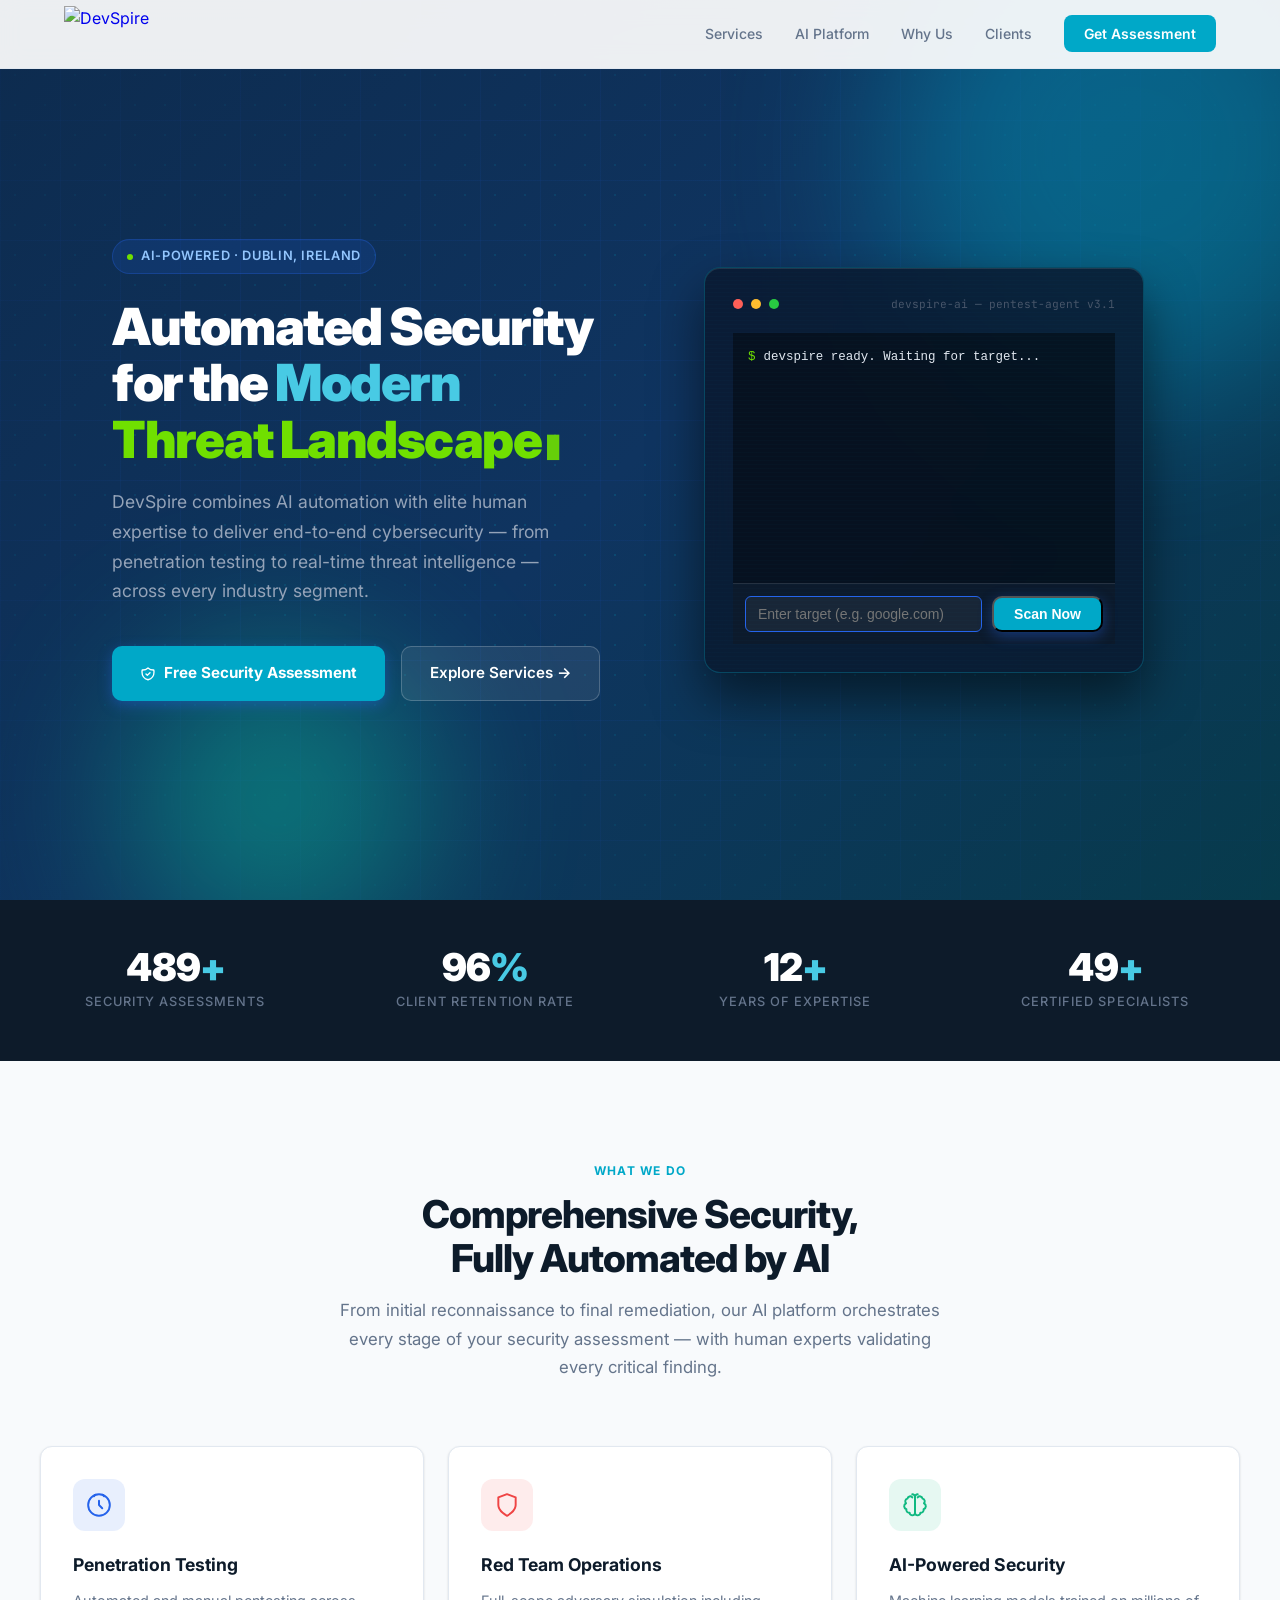
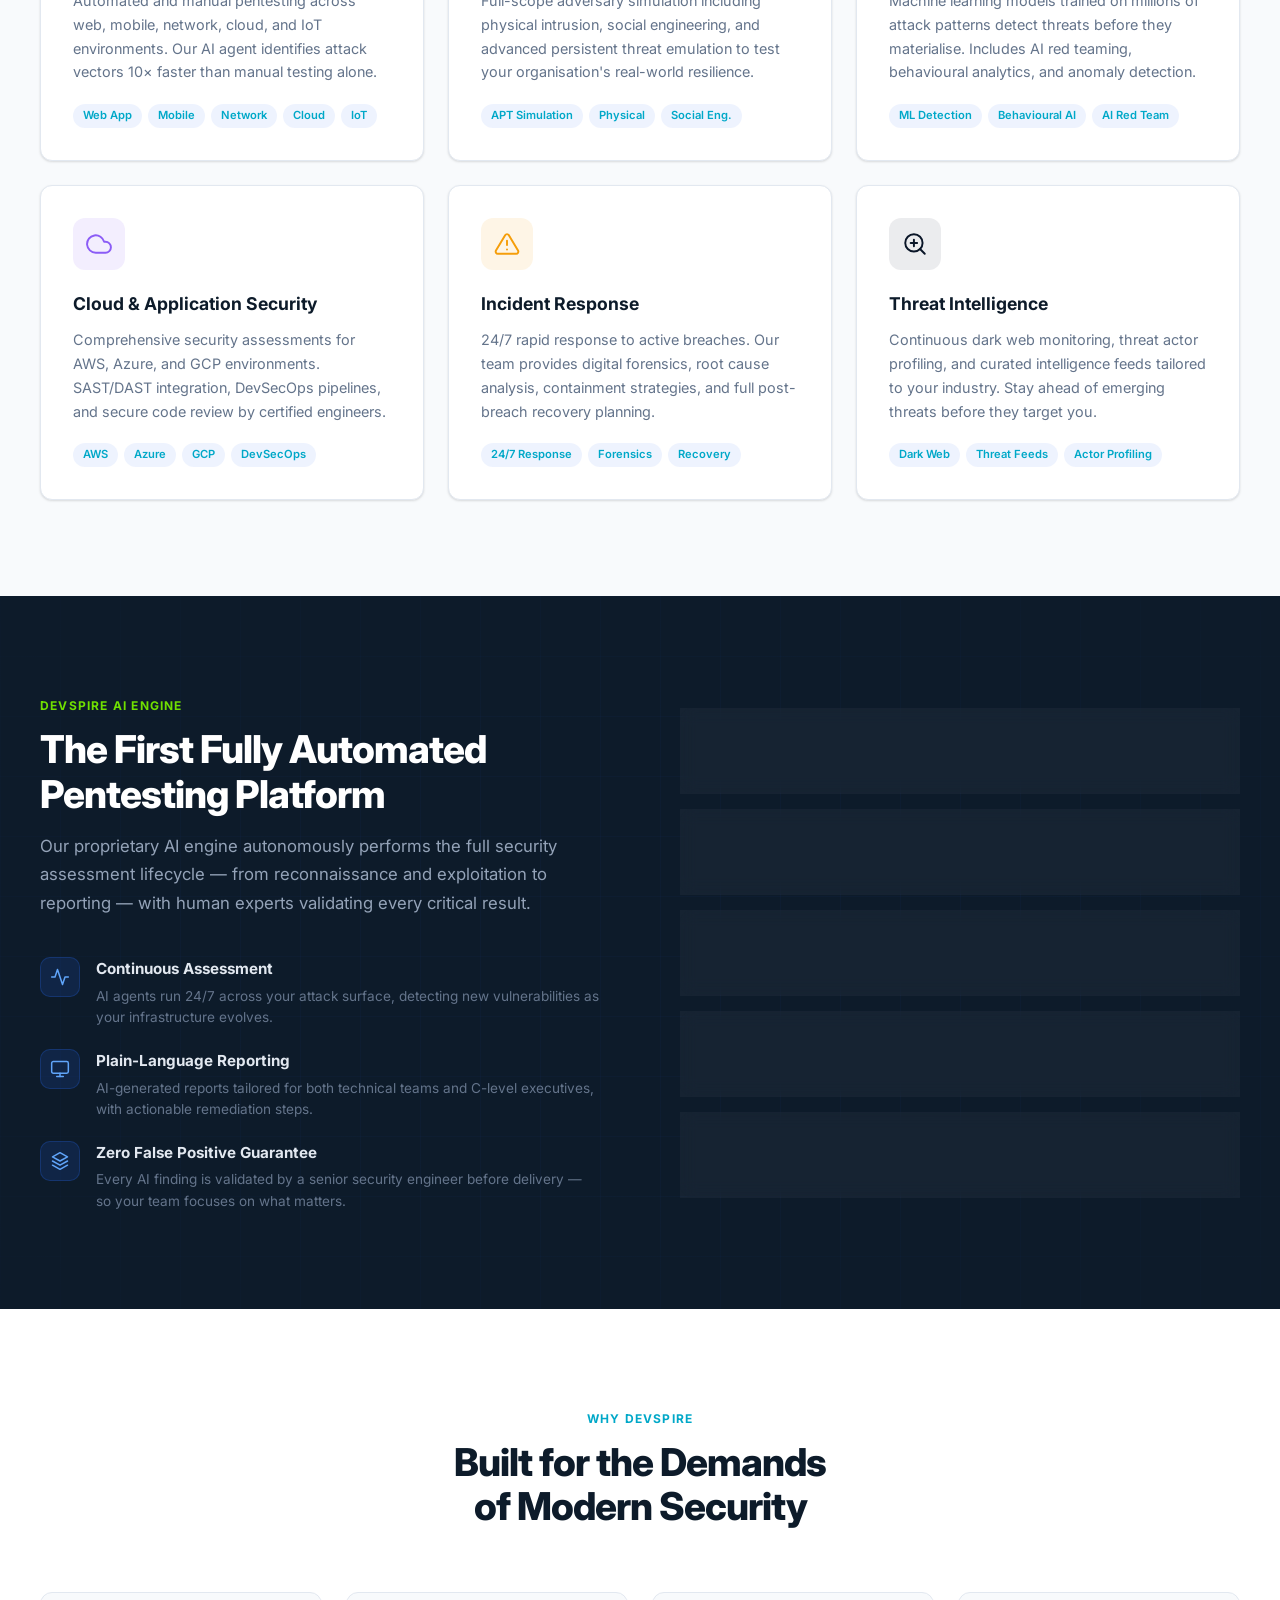
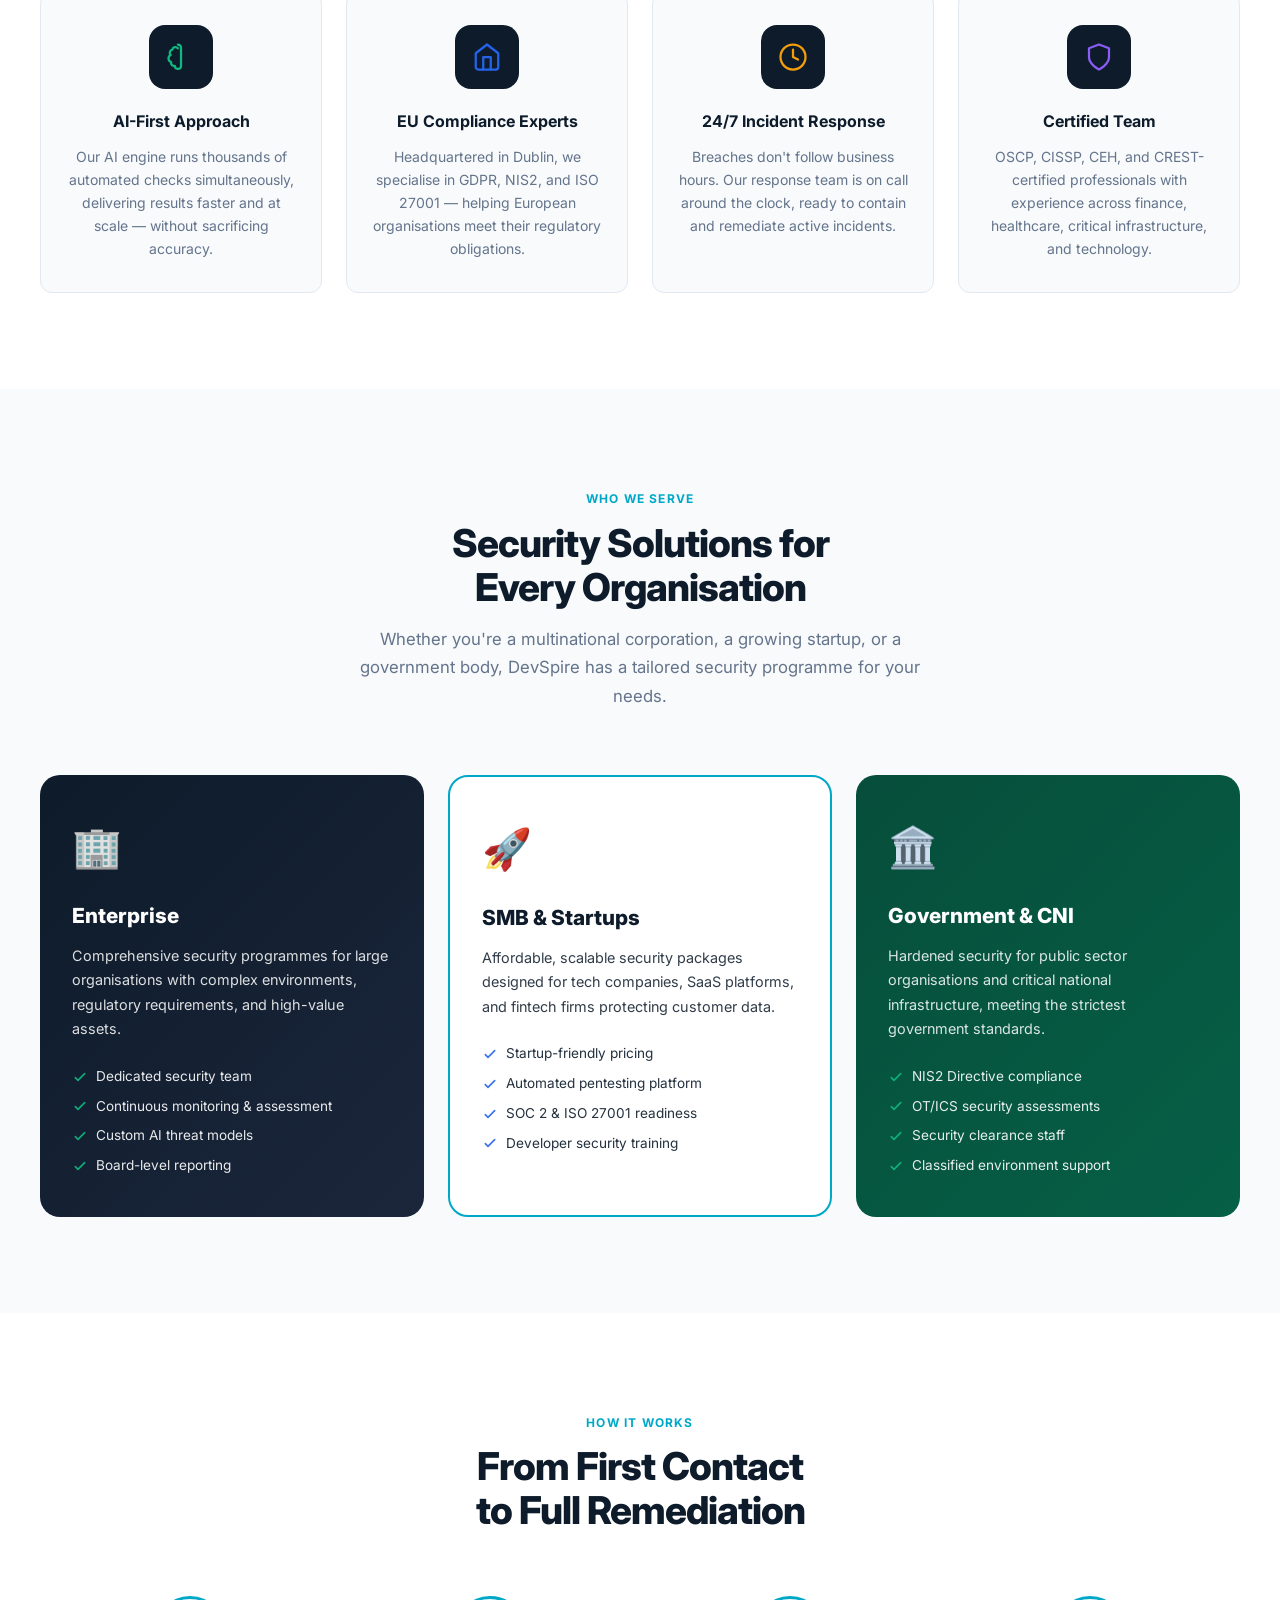
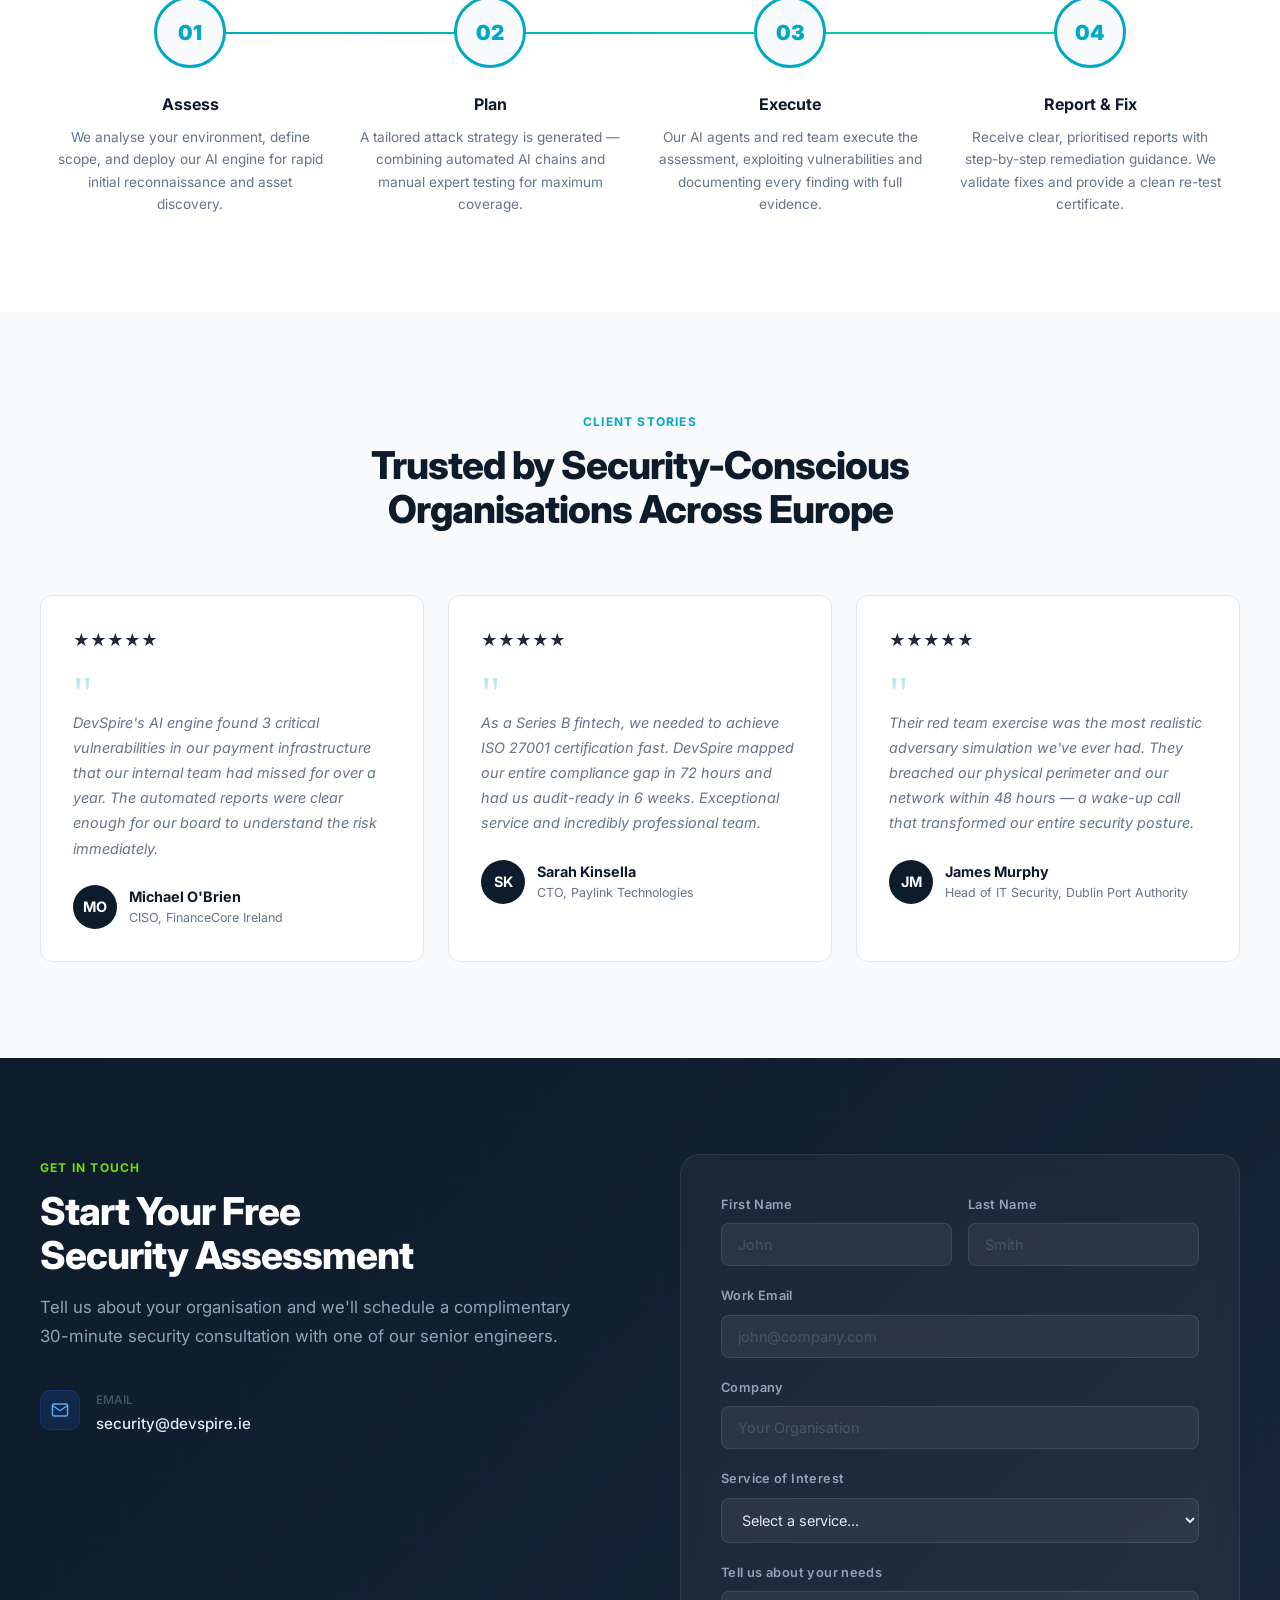
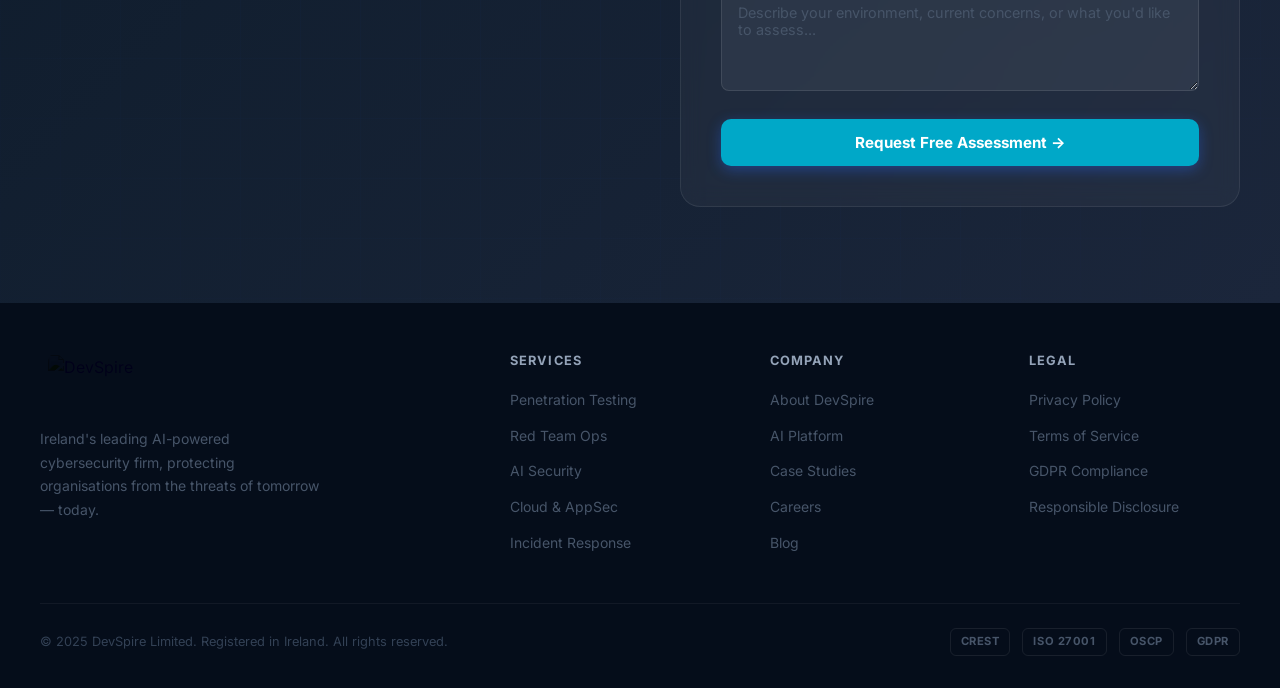
==== index.html @ 60da54e8 "feat: add premium cyber animation layer and vercel config" ====
<!DOCTYPE html>
<html lang="en">
<head>
  <meta charset="UTF-8" />
  <meta name="viewport" content="width=device-width, initial-scale=1.0" />
  <title>DevSpire — AI-Powered Cybersecurity</title>
  <link rel="preconnect" href="https://fonts.googleapis.com" />
  <link rel="preconnect" href="https://fonts.gstatic.com" crossorigin />
  <link href="https://fonts.googleapis.com/css2?family=Inter:wght@300;400;500;600;700;800;900&display=swap" rel="stylesheet" />
  <style>
    *, *::before, *::after { box-sizing: border-box; margin: 0; padding: 0; }

    :root {
      --navy: #0D1B2A;
      --navy-mid: #1B263B;
      --blue: #00A8C8;
      --blue-light: #48CAE4;
      --emerald: #06D6A0;
      --emerald-light: #70E000;
      --bg: #FFFFFF;
      --bg-alt: #F8FAFC;
      --bg-dark: #F1F5F9;
      --text: #1E293B;
      --text-muted: #64748B;
      --border: #E2E8F0;
      --shadow-sm: 0 1px 3px rgba(0,0,0,.08), 0 1px 2px rgba(0,0,0,.06);
      --shadow: 0 4px 6px -1px rgba(0,0,0,.1), 0 2px 4px -1px rgba(0,0,0,.06);
      --shadow-lg: 0 10px 15px -3px rgba(0,0,0,.1), 0 4px 6px -2px rgba(0,0,0,.05);
      --shadow-xl: 0 20px 25px -5px rgba(0,0,0,.1), 0 10px 10px -5px rgba(0,0,0,.04);
      --radius: 12px;
      --radius-lg: 20px;
    }

    /* Noise Overlay */
    body::before {
      content: "";
      position: fixed;
      top: 0; left: 0;
      width: 100%; height: 100%;
      background: url('https://grainy-gradients.vercel.app/noise.svg');
      opacity: 0.03;
      pointer-events: none;
      z-index: 9999;
    }

    html { scroll-behavior: smooth; }

    body {
      font-family: 'Inter', system-ui, sans-serif;
      background: var(--bg);
      color: var(--text);
      line-height: 1.6;
      overflow-x: hidden;
    }

    /* ── NAVBAR ── */
    nav {
      position: fixed;
      top: 0; left: 0; right: 0;
      z-index: 1000;
      background: rgba(255,255,255,.92);
      backdrop-filter: blur(12px);
      -webkit-backdrop-filter: blur(12px);
      border-bottom: 1px solid var(--border);
      transition: box-shadow .3s;
    }
    nav.scrolled { box-shadow: var(--shadow); }

    .nav-inner {
      max-width: 1200px;
      margin: 0 auto;
      padding: 0 24px;
      height: 68px;
      display: flex;
      align-items: center;
      justify-content: space-between;
    }

    .logo {
      display: flex;
      align-items: center;
      gap: 10px;
      text-decoration: none;
    }
    .logo-icon {
      width: 36px; height: 36px;
      background: var(--navy);
      border-radius: 8px;
      display: flex; align-items: center; justify-content: center;
    }
    .logo-icon svg { width: 20px; height: 20px; }
    .logo-name {
      font-size: 1.2rem;
      font-weight: 800;
      color: var(--navy);
      letter-spacing: -.5px;
    }
    .logo-name span { color: var(--blue); }

    .nav-links {
      display: flex;
      align-items: center;
      gap: 32px;
      list-style: none;
    }
    .nav-links a {
      font-size: .875rem;
      font-weight: 500;
      color: var(--text-muted);
      text-decoration: none;
      transition: color .2s;
    }
    .nav-links a:hover { color: var(--navy); }

    .nav-cta {
      background: var(--blue);
      color: #fff !important;
      padding: 10px 20px;
      border-radius: 8px;
      font-weight: 600 !important;
      transition: background .2s, transform .15s !important;
    }
    .nav-cta:hover { background: #1d4ed8 !important; transform: translateY(-1px); }

    .hamburger {
      display: none;
      flex-direction: column;
      gap: 5px;
      cursor: pointer;
      padding: 4px;
    }
    .hamburger span {
      display: block;
      width: 24px; height: 2px;
      background: var(--navy);
      border-radius: 2px;
      transition: .3s;
    }

    /* ── HERO ── */
    #hero {
      position: relative;
      min-height: 100vh;
      display: flex;
      align-items: center;
      overflow: hidden;
      background: linear-gradient(135deg, #0D2B4E 0%, #0F3460 50%, #073B4C 100%);
    }

    .hero-grid {
      position: absolute;
      inset: 0;
      background-image:
        linear-gradient(rgba(37,99,235,.08) 1px, transparent 1px),
        linear-gradient(90deg, rgba(37,99,235,.08) 1px, transparent 1px);
      background-size: 60px 60px;
      mask-image: radial-gradient(ellipse 80% 80% at 50% 50%, black 40%, transparent 100%);
      animation: gridMove 40s linear infinite;
    }

    @keyframes gridMove {
      from { background-position: 0 0; }
      to { background-position: 0 600px; }
    }

    .hero-orb {
      position: absolute;
      border-radius: 50%;
      filter: blur(80px);
      opacity: .4;
    }
    .hero-orb-1 {
      width: 500px; height: 500px;
      background: var(--blue);
      top: -100px; right: -100px;
    }
    .hero-orb-2 {
      width: 300px; height: 300px;
      background: var(--emerald);
      bottom: -50px; left: 10%;
    }

    .hero-inner {
      position: relative;
      z-index: 1;
      max-width: 1200px;
      margin: 0 auto;
      padding: 120px 24px 80px;
      display: grid;
      grid-template-columns: 1fr 1fr;
      gap: 80px;
      align-items: center;
    }

    .hero-badge {
      display: inline-flex;
      align-items: center;
      gap: 8px;
      background: rgba(37,99,235,.15);
      border: 1px solid rgba(37,99,235,.3);
      color: #93C5FD;
      font-size: .8rem;
      font-weight: 600;
      padding: 6px 14px;
      border-radius: 100px;
      margin-bottom: 24px;
      letter-spacing: .05em;
      text-transform: uppercase;
    }
    .hero-badge .dot {
      width: 6px; height: 6px;
      background: var(--emerald-light);
      border-radius: 50%;
      animation: pulse 2s infinite;
    }

    @keyframes pulse {
      0%, 100% { opacity: 1; transform: scale(1); }
      50% { opacity: .5; transform: scale(1.3); }
    }

    .hero-title {
      font-size: clamp(2.2rem, 4vw, 3.6rem);
      font-weight: 900;
      color: #fff;
      line-height: 1.1;
      letter-spacing: -1.5px;
      margin-bottom: 20px;
    }
    .hero-title .accent { color: var(--blue-light); }
    .hero-title .accent-em { color: var(--emerald-light); }

    .hero-sub {
      font-size: 1.1rem;
      color: #94A3B8;
      max-width: 480px;
      margin-bottom: 40px;
      line-height: 1.7;
    }

    .hero-actions {
      display: flex;
      gap: 16px;
      flex-wrap: wrap;
    }

    .btn-primary {
      display: inline-flex;
      align-items: center;
      gap: 8px;
      background: var(--blue);
      color: #fff;
      padding: 14px 28px;
      border-radius: 10px;
      font-weight: 700;
      font-size: .95rem;
      text-decoration: none;
      transition: background .2s, transform .15s, box-shadow .2s;
      box-shadow: 0 4px 14px rgba(37,99,235,.4);
    }
    .btn-primary:hover {
      background: #1d4ed8;
      transform: translateY(-2px);
      box-shadow: 0 8px 20px rgba(37,99,235,.45);
    }

    .btn-ghost {
      display: inline-flex;
      align-items: center;
      gap: 8px;
      background: rgba(255,255,255,.08);
      border: 1px solid rgba(255,255,255,.2);
      color: #fff;
      padding: 14px 28px;
      border-radius: 10px;
      font-weight: 600;
      font-size: .95rem;
      text-decoration: none;
      transition: background .2s, transform .15s;
    }
    .btn-ghost:hover {
      background: rgba(255,255,255,.14);
      transform: translateY(-2px);
    }

    /* Hero visual panel */
    .hero-visual {
      display: flex;
      justify-content: center;
      align-items: center;
    }

    .terminal-card {
      background: rgba(10, 25, 47, 0.85);
      border: 1px solid rgba(0, 168, 200, 0.3);
      border-radius: 16px;
      padding: 28px;
      width: 100%;
      max-width: 440px;
      backdrop-filter: blur(12px);
      box-shadow: 0 25px 50px rgba(0,0,0,0.5), inset 0 1px 0 rgba(255,255,255,0.1);
      position: relative;
      overflow: hidden;
    }
    .terminal-card::before {
      content: "";
      position: absolute;
      top: -50%; left: -50%;
      width: 200%; height: 200%;
      background: linear-gradient(0deg, transparent 0%, rgba(0, 168, 200, 0.05) 50%, transparent 100%);
      animation: scanline 8s linear infinite;
      pointer-events: none;
    }
    @keyframes scanline {
      0% { transform: translateY(-100%); }
      100% { transform: translateY(100%); }
    }
    .term-bar {
      display: flex;
      align-items: center;
      gap: 8px;
      margin-bottom: 20px;
    }
    .term-dot {
      width: 10px; height: 10px;
      border-radius: 50%;
    }
    .term-dot:nth-child(1) { background: #FF5F57; }
    .term-dot:nth-child(2) { background: #FFBD2E; }
    .term-dot:nth-child(3) { background: #28CA41; }
    .term-title {
      margin-left: auto;
      font-size: .7rem;
      color: #475569;
      font-family: 'JetBrains Mono', monospace;
    }

    .term-line {
      font-family: 'Courier New', monospace;
      font-size: .78rem;
      margin-bottom: 8px;
      display: flex;
      gap: 8px;
    }
    .term-prompt { color: var(--emerald-light); }
    .term-cmd { color: #E2E8F0; }
    .term-output { color: #94A3B8; padding-left: 16px; }
    .term-success { color: var(--emerald-light); padding-left: 16px; }
    .term-warn { color: #FBBF24; padding-left: 16px; }
    .term-cursor {
      display: inline-block;
      width: 8px; height: 14px;
      background: var(--emerald-light);
      vertical-align: middle;
      animation: blink 1s step-start infinite;
    }
    @keyframes blink { 50% { opacity: 0; } }

    .ai-badge-row {
      display: flex;
      gap: 8px;
      flex-wrap: wrap;
      margin-top: 18px;
      padding-top: 18px;
      border-top: 1px solid rgba(37,99,235,.15);
    }
    .ai-tag {
      font-size: .68rem;
      font-weight: 600;
      padding: 4px 10px;
      border-radius: 6px;
      letter-spacing: .04em;
    }
    .ai-tag-blue { background: rgba(37,99,235,.2); color: #93C5FD; }
    .ai-tag-green { background: rgba(16,185,129,.2); color: var(--emerald-light); }
    .ai-tag-yellow { background: rgba(251,191,36,.15); color: #FCD34D; }

    /* ── STATS BAR ── */
    #stats {
      background: var(--navy);
      padding: 48px 24px;
    }
    .stats-inner {
      max-width: 1200px;
      margin: 0 auto;
      display: grid;
      grid-template-columns: repeat(4, 1fr);
      gap: 40px;
      text-align: center;
    }
    .stat-num {
      font-size: 2.4rem;
      font-weight: 900;
      color: #fff;
      letter-spacing: -1px;
      line-height: 1;
    }
    .stat-num .unit { color: var(--blue-light); }
    .stat-label {
      font-size: .8rem;
      color: #64748B;
      margin-top: 6px;
      text-transform: uppercase;
      letter-spacing: .08em;
      font-weight: 500;
    }
    .stat-divider {
      width: 1px;
      background: rgba(255,255,255,.06);
    }

    /* ── SHARED SECTION STYLES ── */
    section { padding: 96px 24px; }
    .section-inner { max-width: 1200px; margin: 0 auto; }
    .section-label {
      display: inline-block;
      font-size: .75rem;
      font-weight: 700;
      letter-spacing: .1em;
      text-transform: uppercase;
      color: var(--blue);
      margin-bottom: 12px;
    }
    .section-title {
      font-size: clamp(1.8rem, 3vw, 2.8rem);
      font-weight: 800;
      color: var(--navy);
      letter-spacing: -1px;
      line-height: 1.15;
      margin-bottom: 16px;
    }
    .section-sub {
      font-size: 1.05rem;
      color: var(--text-muted);
      max-width: 600px;
      line-height: 1.7;
    }
    .section-head { margin-bottom: 64px; }
    .section-head.center { text-align: center; }
    .section-head.center .section-sub { margin: 0 auto; }

    /* ── SERVICES ── */
    #services { background: var(--bg-alt); }
    .services-grid {
      display: grid;
      grid-template-columns: repeat(3, 1fr);
      gap: 24px;
    }

    .service-card {
      background: var(--bg);
      border: 1px solid var(--border);
      border-radius: var(--radius);
      padding: 32px;
      transition: all .35s cubic-bezier(0.4, 0, 0.2, 1);
      position: relative;
      overflow: hidden;
      box-shadow: var(--shadow-sm);
    }
    .service-card::after {
      content: '';
      position: absolute;
      top: 0; left: 0; right: 0;
      height: 2px;
      background: linear-gradient(90deg, transparent, var(--blue), transparent);
      transform: translateX(-100%);
      transition: transform .6s;
    }
    .service-card:hover {
      transform: translateY(-8px);
      box-shadow: 0 20px 40px rgba(13, 27, 42, 0.1);
      border-color: var(--blue);
    }
    .service-card:hover::after {
      transform: translateX(100%);
    }

    .service-icon {
      width: 52px; height: 52px;
      border-radius: 12px;
      display: flex;
      align-items: center;
      justify-content: center;
      margin-bottom: 20px;
    }
    .icon-blue { background: rgba(37,99,235,.1); }
    .icon-navy { background: rgba(10,22,40,.08); }
    .icon-emerald { background: rgba(16,185,129,.1); }
    .icon-purple { background: rgba(139,92,246,.1); }
    .icon-amber { background: rgba(245,158,11,.1); }
    .icon-red { background: rgba(239,68,68,.1); }

    .service-icon svg { width: 26px; height: 26px; }

    .service-title {
      font-size: 1.1rem;
      font-weight: 700;
      color: var(--navy);
      margin-bottom: 10px;
    }
    .service-desc {
      font-size: .9rem;
      color: var(--text-muted);
      line-height: 1.65;
      margin-bottom: 20px;
    }
    .service-tags {
      display: flex;
      flex-wrap: wrap;
      gap: 6px;
    }
    .tag {
      font-size: .7rem;
      font-weight: 600;
      color: var(--blue);
      background: rgba(37,99,235,.08);
      padding: 3px 10px;
      border-radius: 100px;
    }

    /* ── AI PLATFORM ── */
    #platform {
      background: var(--navy);
      overflow: hidden;
      position: relative;
    }
    #platform .hero-grid { opacity: .5; }
    .platform-inner {
      position: relative;
      z-index: 1;
      max-width: 1200px;
      margin: 0 auto;
      display: grid;
      grid-template-columns: 1fr 1fr;
      gap: 80px;
      align-items: center;
    }
    .platform-label { color: var(--emerald-light) !important; }
    .platform-title { color: #fff !important; }
    .platform-sub { color: #94A3B8 !important; max-width: 100% !important; }

    .platform-features {
      display: flex;
      flex-direction: column;
      gap: 20px;
      margin-top: 40px;
    }
    .pf-item {
      display: flex;
      gap: 16px;
      align-items: flex-start;
    }
    .pf-icon {
      flex-shrink: 0;
      width: 40px; height: 40px;
      background: rgba(37,99,235,.15);
      border: 1px solid rgba(37,99,235,.25);
      border-radius: 10px;
      display: flex; align-items: center; justify-content: center;
    }
    .pf-icon svg { width: 20px; height: 20px; }
    .pf-text h4 {
      font-size: .95rem;
      font-weight: 700;
      color: #E2E8F0;
      margin-bottom: 4px;
    }
    .pf-text p {
      font-size: .85rem;
      color: #64748B;
      line-height: 1.6;
    }

    .platform-visual {
      display: flex;
      flex-direction: column;
      gap: 16px;
    }
    .pv-card {
      background: rgba(255,255,255,.04);
      border: 1px solid rgba(255,255,255,.08);
      border-radius: var(--radius);
      padding: 20px 24px;
      display: flex;
      align-items: center;
      gap: 16px;
      backdrop-filter: blur(8px);
      transition: border-color .25s, background .25s;
    }
    .pv-card:hover {
      border-color: rgba(37,99,235,.3);
      background: rgba(37,99,235,.06);
    }
    .pv-dot {
      width: 10px; height: 10px;
      border-radius: 50%;
      flex-shrink: 0;
    }
    .dot-green { background: var(--emerald-light); box-shadow: 0 0 8px var(--emerald); }
    .dot-blue { background: var(--blue-light); box-shadow: 0 0 8px var(--blue); }
    .dot-yellow { background: #FBBF24; box-shadow: 0 0 8px #F59E0B; }
    .pv-info h5 { font-size: .9rem; font-weight: 600; color: #E2E8F0; }
    .pv-info p { font-size: .78rem; color: #64748B; }
    .pv-stat {
      margin-left: auto;
      font-size: .85rem;
      font-weight: 700;
      color: var(--emerald-light);
    }

    /* ── WHY ── */
    #why { background: var(--bg); }
    .why-grid {
      display: grid;
      grid-template-columns: repeat(4, 1fr);
      gap: 24px;
    }
    .why-card {
      background: var(--bg-alt);
      border: 1px solid var(--border);
      border-radius: var(--radius);
      padding: 32px 24px;
      text-align: center;
      transition: transform .25s, box-shadow .25s;
    }
    .why-card:hover { transform: translateY(-4px); box-shadow: var(--shadow-lg); }
    .why-icon {
      width: 64px; height: 64px;
      border-radius: 16px;
      display: flex; align-items: center; justify-content: center;
      margin: 0 auto 20px;
      background: var(--navy);
    }
    .why-icon svg { width: 30px; height: 30px; }
    .why-card h3 {
      font-size: 1rem;
      font-weight: 700;
      color: var(--navy);
      margin-bottom: 10px;
    }
    .why-card p { font-size: .875rem; color: var(--text-muted); line-height: 1.65; }

    /* ── SEGMENTS ── */
    #segments { background: var(--bg-alt); }
    .segments-grid {
      display: grid;
      grid-template-columns: repeat(3, 1fr);
      gap: 24px;
    }
    .seg-card {
      border-radius: var(--radius-lg);
      padding: 40px 32px;
      position: relative;
      overflow: hidden;
      transition: transform .25s, box-shadow .25s;
    }
    .seg-card:hover { transform: translateY(-6px); box-shadow: var(--shadow-xl); }
    .seg-card-enterprise {
      background: linear-gradient(135deg, var(--navy) 0%, var(--navy-mid) 100%);
      color: #fff;
    }
    .seg-card-smb {
      background: var(--bg);
      border: 2px solid var(--blue);
      color: var(--navy);
    }
    .seg-card-gov {
      background: linear-gradient(135deg, #064E3B 0%, #065F46 100%);
      color: #fff;
    }
    .seg-icon {
      font-size: 2.5rem;
      margin-bottom: 20px;
      display: block;
    }
    .seg-card h3 {
      font-size: 1.3rem;
      font-weight: 800;
      margin-bottom: 12px;
    }
    .seg-card p { font-size: .9rem; line-height: 1.7; opacity: .85; margin-bottom: 24px; }
    .seg-features { list-style: none; display: flex; flex-direction: column; gap: 8px; }
    .seg-features li {
      font-size: .85rem;
      display: flex;
      align-items: center;
      gap: 8px;
      opacity: .9;
    }
    .seg-features li::before {
      content: '';
      display: block;
      width: 16px; height: 16px;
      flex-shrink: 0;
      background-image: url("data:image/svg+xml,%3Csvg xmlns='http://www.w3.org/2000/svg' fill='none' viewBox='0 0 24 24' stroke='%2310B981' stroke-width='2.5'%3E%3Cpath stroke-linecap='round' stroke-linejoin='round' d='M5 13l4 4L19 7'/%3E%3C/svg%3E");
      background-size: contain;
    }
    .seg-card-smb .seg-features li::before {
      background-image: url("data:image/svg+xml,%3Csvg xmlns='http://www.w3.org/2000/svg' fill='none' viewBox='0 0 24 24' stroke='%232563EB' stroke-width='2.5'%3E%3Cpath stroke-linecap='round' stroke-linejoin='round' d='M5 13l4 4L19 7'/%3E%3C/svg%3E");
    }

    /* ── PROCESS ── */
    #process { background: var(--bg); }
    .process-grid {
      display: grid;
      grid-template-columns: repeat(4, 1fr);
      gap: 0;
      position: relative;
    }
    .process-grid::before {
      content: '';
      position: absolute;
      top: 36px; left: 15%; right: 15%;
      height: 2px;
      background: linear-gradient(90deg, var(--blue), var(--emerald));
    }
    .process-step {
      text-align: center;
      padding: 0 16px;
      position: relative;
    }
    .step-num {
      width: 72px; height: 72px;
      border-radius: 50%;
      background: var(--bg-alt);
      border: 3px solid var(--blue);
      display: flex; align-items: center; justify-content: center;
      margin: 0 auto 24px;
      font-size: 1.3rem;
      font-weight: 900;
      color: var(--blue);
      position: relative;
      z-index: 1;
      transition: background .25s, border-color .25s, color .25s;
    }
    .process-step:hover .step-num {
      background: var(--blue);
      color: #fff;
    }
    .process-step h3 {
      font-size: 1rem;
      font-weight: 700;
      color: var(--navy);
      margin-bottom: 8px;
    }
    .process-step p { font-size: .85rem; color: var(--text-muted); line-height: 1.65; }

    /* ── TESTIMONIALS ── */
    #testimonials { background: var(--bg-alt); }
    .testimonials-grid {
      display: grid;
      grid-template-columns: repeat(3, 1fr);
      gap: 24px;
    }
    .testimonial-card {
      background: var(--bg);
      border: 1px solid var(--border);
      border-radius: var(--radius);
      padding: 32px;
      transition: transform .25s, box-shadow .25s;
    }
    .testimonial-card:hover { transform: translateY(-4px); box-shadow: var(--shadow-lg); }
    .quote-icon {
      font-size: 3rem;
      line-height: 1;
      color: var(--blue);
      opacity: .25;
      font-family: Georgia, serif;
      margin-bottom: -8px;
    }
    .testimonial-text {
      font-size: .9rem;
      color: var(--text-muted);
      line-height: 1.75;
      margin-bottom: 24px;
      font-style: italic;
    }
    .testimonial-author {
      display: flex;
      align-items: center;
      gap: 12px;
    }
    .author-avatar {
      width: 44px; height: 44px;
      border-radius: 50%;
      background: var(--navy);
      display: flex; align-items: center; justify-content: center;
      font-size: .9rem;
      font-weight: 700;
      color: #fff;
      flex-shrink: 0;
    }
    .author-name { font-size: .9rem; font-weight: 700; color: var(--navy); }
    .author-role { font-size: .78rem; color: var(--text-muted); }
    .stars {
      display: flex;
      gap: 2px;
      margin-bottom: 16px;
    }
    .star { color: #FBBF24; font-size: .9rem; }

    /* ── CONTACT ── */
    #contact {
      background: linear-gradient(135deg, var(--navy) 0%, var(--navy-mid) 100%);
      position: relative;
      overflow: hidden;
    }
    #contact .hero-grid { opacity: .3; }
    .contact-inner {
      position: relative;
      z-index: 1;
      max-width: 1200px;
      margin: 0 auto;
      display: grid;
      grid-template-columns: 1fr 1fr;
      gap: 80px;
      align-items: start;
    }
    .contact-info .section-label { color: var(--emerald-light) !important; }
    .contact-title { color: #fff !important; }
    .contact-sub { color: #94A3B8 !important; max-width: 100% !important; }

    .contact-details {
      margin-top: 40px;
      display: flex;
      flex-direction: column;
      gap: 20px;
    }
    .contact-item {
      display: flex;
      align-items: flex-start;
      gap: 16px;
    }
    .ci-icon {
      width: 40px; height: 40px;
      background: rgba(37,99,235,.15);
      border: 1px solid rgba(37,99,235,.2);
      border-radius: 10px;
      display: flex; align-items: center; justify-content: center;
      flex-shrink: 0;
    }
    .ci-icon svg { width: 18px; height: 18px; }
    .ci-label { font-size: .75rem; color: #475569; font-weight: 500; margin-bottom: 2px; }
    .ci-value { font-size: .95rem; color: #E2E8F0; font-weight: 500; }

    /* Contact Form */
    .contact-form {
      background: rgba(255,255,255,.04);
      border: 1px solid rgba(255,255,255,.08);
      border-radius: var(--radius-lg);
      padding: 40px;
      backdrop-filter: blur(10px);
    }
    .form-row {
      display: grid;
      grid-template-columns: 1fr 1fr;
      gap: 16px;
    }
    .form-group { margin-bottom: 20px; }
    .form-group label {
      display: block;
      font-size: .8rem;
      font-weight: 600;
      color: #94A3B8;
      margin-bottom: 8px;
      letter-spacing: .03em;
    }
    .form-group input,
    .form-group select,
    .form-group textarea {
      width: 100%;
      background: rgba(255,255,255,.06);
      border: 1px solid rgba(255,255,255,.1);
      border-radius: 8px;
      padding: 12px 16px;
      font-size: .9rem;
      color: #E2E8F0;
      font-family: inherit;
      transition: border-color .2s, background .2s;
      outline: none;
    }
    .form-group input:focus,
    .form-group select:focus,
    .form-group textarea:focus {
      border-color: var(--blue);
      background: rgba(37,99,235,.08);
    }
    .form-group input::placeholder,
    .form-group textarea::placeholder { color: #475569; }
    .form-group select option { background: var(--navy); color: #E2E8F0; }
    .form-group textarea { resize: vertical; min-height: 100px; }

    .form-submit {
      width: 100%;
      background: var(--blue);
      color: #fff;
      border: none;
      padding: 14px;
      border-radius: 10px;
      font-size: .95rem;
      font-weight: 700;
      font-family: inherit;
      cursor: pointer;
      transition: background .2s, transform .15s, box-shadow .2s;
      box-shadow: 0 4px 14px rgba(37,99,235,.4);
    }
    .form-submit:hover {
      background: #1d4ed8;
      transform: translateY(-2px);
      box-shadow: 0 8px 20px rgba(37,99,235,.45);
    }
    .form-success {
      display: none;
      text-align: center;
      padding: 24px;
      color: var(--emerald-light);
      font-weight: 600;
    }

    /* ── FOOTER ── */
    footer {
      background: #050D1A;
      padding: 48px 24px 32px;
    }
    .footer-inner {
      max-width: 1200px;
      margin: 0 auto;
    }
    .footer-top {
      display: grid;
      grid-template-columns: 2fr 1fr 1fr 1fr;
      gap: 48px;
      margin-bottom: 48px;
    }
    .footer-brand p {
      font-size: .875rem;
      color: #475569;
      line-height: 1.7;
      margin-top: 12px;
      max-width: 280px;
    }
    .footer-col h4 {
      font-size: .8rem;
      font-weight: 700;
      color: #94A3B8;
      text-transform: uppercase;
      letter-spacing: .08em;
      margin-bottom: 16px;
    }
    .footer-col ul { list-style: none; display: flex; flex-direction: column; gap: 10px; }
    .footer-col ul a {
      font-size: .875rem;
      color: #475569;
      text-decoration: none;
      transition: color .2s;
    }
    .footer-col ul a:hover { color: #94A3B8; }
    .footer-bottom {
      border-top: 1px solid rgba(255,255,255,.05);
      padding-top: 24px;
      display: flex;
      align-items: center;
      justify-content: space-between;
    }
    .footer-copy { font-size: .8rem; color: #334155; }
    .footer-certs {
      display: flex;
      gap: 12px;
    }
    .cert-badge {
      font-size: .7rem;
      font-weight: 700;
      padding: 4px 10px;
      border-radius: 6px;
      border: 1px solid rgba(255,255,255,.08);
      color: #475569;
      letter-spacing: .05em;
    }

    /* ── SCROLL REVEAL ── */
    .reveal {
      opacity: 0;
      transform: translateY(28px);
      transition: opacity .65s ease, transform .65s ease;
    }
    .reveal.visible { opacity: 1; transform: none; }

    /* ── MOBILE NAV ── */
    .mobile-menu {
      display: none;
      position: fixed;
      top: 68px; left: 0; right: 0;
      background: #fff;
      border-bottom: 1px solid var(--border);
      padding: 20px 24px;
      box-shadow: var(--shadow-lg);
      z-index: 999;
      flex-direction: column;
      gap: 16px;
    }
    .mobile-menu.open { display: flex; }
    .mobile-menu a {
      font-size: .95rem;
      font-weight: 500;
      color: var(--text);
      text-decoration: none;
      padding: 8px 0;
      border-bottom: 1px solid var(--border);
    }
    .mobile-menu a:last-child { border-bottom: none; }

    /* ── RESPONSIVE ── */
    @media (max-width: 1024px) {
      .services-grid { grid-template-columns: repeat(2, 1fr); }
      .why-grid { grid-template-columns: repeat(2, 1fr); }
      .stats-inner { grid-template-columns: repeat(2, 1fr); }
      .stat-divider { display: none; }
    }

    @media (max-width: 768px) {
      .nav-links { display: none; }
      .hamburger { display: flex; }
      section { padding: 64px 16px; }

      .hero-inner { grid-template-columns: 1fr; gap: 40px; text-align: center; padding: 100px 16px 60px; }
      .hero-badge { margin: 0 auto 24px; }
      .hero-sub { margin: 0 auto 40px; }
      .hero-actions { justify-content: center; }
      .hero-visual { display: none; }

      .services-grid { grid-template-columns: 1fr; }
      .platform-inner { grid-template-columns: 1fr; gap: 40px; }
      .why-grid { grid-template-columns: 1fr 1fr; }
      .segments-grid { grid-template-columns: 1fr; }
      .process-grid { grid-template-columns: 1fr 1fr; gap: 32px; }
      .process-grid::before { display: none; }
      .testimonials-grid { grid-template-columns: 1fr; }
      .contact-inner { grid-template-columns: 1fr; gap: 40px; }
      .footer-top { grid-template-columns: 1fr 1fr; }
      .footer-bottom { flex-direction: column; gap: 16px; text-align: center; }
      .form-row { grid-template-columns: 1fr; }
    }

    @media (max-width: 480px) {
      .why-grid { grid-template-columns: 1fr; }
      .process-grid { grid-template-columns: 1fr; }
      .footer-top { grid-template-columns: 1fr; }
    }
  </style>
<link rel="stylesheet" href="premium.css">
</head>
<body>

<!-- NAVBAR -->
<nav id="navbar">
  <div class="nav-inner">
    <a href="#hero" class="logo">
      <img src="logo.jpeg" alt="DevSpire" style="height:56px; width:auto; object-fit:contain; mix-blend-mode:multiply;" />
    </a>
    <ul class="nav-links">
      <li><a href="#services">Services</a></li>
      <li><a href="#platform">AI Platform</a></li>
      <li><a href="#why">Why Us</a></li>
      <li><a href="#segments">Clients</a></li>
      <li><a href="#contact" class="nav-cta">Get Assessment</a></li>
    </ul>
    <div class="hamburger" id="hamburger" onclick="toggleMenu()">
      <span></span><span></span><span></span>
    </div>
  </div>
</nav>

<!-- MOBILE MENU -->
<div class="mobile-menu" id="mobile-menu">
  <a href="#services" onclick="toggleMenu()">Services</a>
  <a href="#platform" onclick="toggleMenu()">AI Platform</a>
  <a href="#why" onclick="toggleMenu()">Why Us</a>
  <a href="#segments" onclick="toggleMenu()">Clients</a>
  <a href="#contact" onclick="toggleMenu()">Get Assessment</a>
</div>

<!-- HERO -->
<section id="hero">
  <div class="hero-grid"></div>
  <div class="hero-orb hero-orb-1"></div>
  <div class="hero-orb hero-orb-2"></div>
  <div class="hero-inner">
    <div class="hero-content">
      <div class="hero-badge">
        <span class="dot"></span>
        AI-Powered · Dublin, Ireland
      </div>
      <h1 class="hero-title">
        Automated Security<br/>
        for the <span class="accent">Modern</span><br/>
        <span class="accent-em">Threat Landscape</span>
      </h1>
      <p class="hero-sub">
        DevSpire combines AI automation with elite human expertise to deliver end-to-end cybersecurity — from penetration testing to real-time threat intelligence — across every industry segment.
      </p>
      <div class="hero-actions">
        <a href="#contact" class="btn-primary">
          <svg width="16" height="16" fill="none" stroke="currentColor" stroke-width="2" viewBox="0 0 24 24"><path stroke-linecap="round" stroke-linejoin="round" d="M9 12l2 2 4-4m5.618-4.016A11.955 11.955 0 0112 2.944a11.955 11.955 0 01-8.618 3.04A12.02 12.02 0 003 9c0 5.591 3.824 10.29 9 11.622 5.176-1.332 9-6.03 9-11.622 0-1.042-.133-2.052-.382-3.016z"/></svg>
          Free Security Assessment
        </a>
        <a href="#services" class="btn-ghost">
          Explore Services →
        </a>
      </div>
    </div>
    <div class="hero-visual">
      <div class="terminal-card">
        <div class="term-bar">
          <div class="term-dot"></div>
          <div class="term-dot"></div>
          <div class="term-dot"></div>
          <span class="term-title">devspire-ai — pentest-agent v3.1</span>
        </div>
        <div id="terminal-body" style="height: 250px; overflow-y: auto; padding: 15px; font-family: monospace; font-size: 13px; background: rgba(0,0,0,0.4);">
          <div class="term-line"><span class="term-prompt">$</span><span class="term-cmd">devspire ready. Waiting for target...</span></div>
        </div>
        <div style="padding: 12px; border-top: 1px solid rgba(255,255,255,0.1); display: flex; gap: 10px; background: rgba(13, 27, 42, 0.8);">
          <input type="text" id="target-url" placeholder="Enter target (e.g. google.com)" style="flex: 1; background: rgba(255,255,255,0.05); border: 1px solid #2563EB; color: #fff; padding: 8px 12px; border-radius: 6px; outline: none; font-size: 14px;">
          <button onclick="startAssessment()" class="btn-primary" style="padding: 8px 20px; font-size: 14px; margin: 0;">Scan Now</button>
        </div>
      </div>
    </div>
  </div>
</section>

<!-- STATS BAR -->
<div id="stats">
  <div class="stats-inner">
    <div class="stat reveal">
      <div class="stat-num"><span class="counter" data-target="500">0</span><span class="unit">+</span></div>
      <div class="stat-label">Security Assessments</div>
    </div>
    <div class="stat reveal" style="transition-delay:.1s">
      <div class="stat-num"><span class="counter" data-target="98">0</span><span class="unit">%</span></div>
      <div class="stat-label">Client Retention Rate</div>
    </div>
    <div class="stat reveal" style="transition-delay:.2s">
      <div class="stat-num"><span class="counter" data-target="12">0</span><span class="unit">+</span></div>
      <div class="stat-label">Years of Expertise</div>
    </div>
    <div class="stat reveal" style="transition-delay:.3s">
      <div class="stat-num"><span class="counter" data-target="50">0</span><span class="unit">+</span></div>
      <div class="stat-label">Certified Specialists</div>
    </div>
  </div>
</div>

<!-- SERVICES -->
<section id="services">
  <div class="section-inner">
    <div class="section-head center">
      <span class="section-label">What We Do</span>
      <h2 class="section-title">Comprehensive Security,<br/>Fully Automated by AI</h2>
      <p class="section-sub">From initial reconnaissance to final remediation, our AI platform orchestrates every stage of your security assessment — with human experts validating every critical finding.</p>
    </div>
    <div class="services-grid">
      <!-- Penetration Testing -->
      <div class="service-card reveal">
        <div class="service-icon icon-blue">
          <svg viewBox="0 0 24 24" fill="none" stroke="#2563EB" stroke-width="1.8" stroke-linecap="round" stroke-linejoin="round">
            <circle cx="12" cy="12" r="10"/>
            <path d="M12 8v4l3 3"/>
            <path d="M8.5 2.5l-1 1.5M15.5 2.5l1 1.5"/>
          </svg>
        </div>
        <h3 class="service-title">Penetration Testing</h3>
        <p class="service-desc">Automated and manual pentesting across web, mobile, network, cloud, and IoT environments. Our AI agent identifies attack vectors 10× faster than manual testing alone.</p>
        <div class="service-tags">
          <span class="tag">Web App</span>
          <span class="tag">Mobile</span>
          <span class="tag">Network</span>
          <span class="tag">Cloud</span>
          <span class="tag">IoT</span>
        </div>
      </div>
      <!-- Red Team -->
      <div class="service-card reveal" style="transition-delay:.1s">
        <div class="service-icon icon-red">
          <svg viewBox="0 0 24 24" fill="none" stroke="#EF4444" stroke-width="1.8" stroke-linecap="round" stroke-linejoin="round">
            <path d="M12 22s8-4 8-10V5l-8-3-8 3v7c0 6 8 10 8 10z"/>
          </svg>
        </div>
        <h3 class="service-title">Red Team Operations</h3>
        <p class="service-desc">Full-scope adversary simulation including physical intrusion, social engineering, and advanced persistent threat emulation to test your organisation's real-world resilience.</p>
        <div class="service-tags">
          <span class="tag">APT Simulation</span>
          <span class="tag">Physical</span>
          <span class="tag">Social Eng.</span>
        </div>
      </div>
      <!-- AI Security -->
      <div class="service-card reveal" style="transition-delay:.2s">
        <div class="service-icon icon-emerald">
          <svg viewBox="0 0 24 24" fill="none" stroke="#10B981" stroke-width="1.8" stroke-linecap="round" stroke-linejoin="round">
            <path d="M9.5 2A2.5 2.5 0 0 1 12 4.5v15a2.5 2.5 0 0 1-4.96-.46 2.5 2.5 0 0 1-2.96-3.08 3 3 0 0 1-.34-5.58 2.5 2.5 0 0 1 1.32-4.24 2.5 2.5 0 0 1 4.44-1.14"/>
            <path d="M14.5 2A2.5 2.5 0 0 0 12 4.5v15a2.5 2.5 0 0 0 4.96-.46 2.5 2.5 0 0 0 2.96-3.08 3 3 0 0 0 .34-5.58 2.5 2.5 0 0 0-1.32-4.24 2.5 2.5 0 0 0-4.44-1.14"/>
          </svg>
        </div>
        <h3 class="service-title">AI-Powered Security</h3>
        <p class="service-desc">Machine learning models trained on millions of attack patterns detect threats before they materialise. Includes AI red teaming, behavioural analytics, and anomaly detection.</p>
        <div class="service-tags">
          <span class="tag">ML Detection</span>
          <span class="tag">Behavioural AI</span>
          <span class="tag">AI Red Team</span>
        </div>
      </div>
      <!-- Cloud & AppSec -->
      <div class="service-card reveal" style="transition-delay:.3s">
        <div class="service-icon icon-purple">
          <svg viewBox="0 0 24 24" fill="none" stroke="#8B5CF6" stroke-width="1.8" stroke-linecap="round" stroke-linejoin="round">
            <path d="M18 10h-1.26A8 8 0 1 0 9 20h9a5 5 0 0 0 0-10z"/>
          </svg>
        </div>
        <h3 class="service-title">Cloud & Application Security</h3>
        <p class="service-desc">Comprehensive security assessments for AWS, Azure, and GCP environments. SAST/DAST integration, DevSecOps pipelines, and secure code review by certified engineers.</p>
        <div class="service-tags">
          <span class="tag">AWS</span>
          <span class="tag">Azure</span>
          <span class="tag">GCP</span>
          <span class="tag">DevSecOps</span>
        </div>
      </div>
      <!-- Incident Response -->
      <div class="service-card reveal" style="transition-delay:.4s">
        <div class="service-icon icon-amber">
          <svg viewBox="0 0 24 24" fill="none" stroke="#F59E0B" stroke-width="1.8" stroke-linecap="round" stroke-linejoin="round">
            <path d="M10.29 3.86L1.82 18a2 2 0 0 0 1.71 3h16.94a2 2 0 0 0 1.71-3L13.71 3.86a2 2 0 0 0-3.42 0z"/>
            <line x1="12" y1="9" x2="12" y2="13"/>
            <line x1="12" y1="17" x2="12.01" y2="17"/>
          </svg>
        </div>
        <h3 class="service-title">Incident Response</h3>
        <p class="service-desc">24/7 rapid response to active breaches. Our team provides digital forensics, root cause analysis, containment strategies, and full post-breach recovery planning.</p>
        <div class="service-tags">
          <span class="tag">24/7 Response</span>
          <span class="tag">Forensics</span>
          <span class="tag">Recovery</span>
        </div>
      </div>
      <!-- Threat Intelligence -->
      <div class="service-card reveal" style="transition-delay:.5s">
        <div class="service-icon icon-navy">
          <svg viewBox="0 0 24 24" fill="none" stroke="#0A1628" stroke-width="1.8" stroke-linecap="round" stroke-linejoin="round">
            <circle cx="11" cy="11" r="8"/>
            <line x1="21" y1="21" x2="16.65" y2="16.65"/>
            <line x1="11" y1="8" x2="11" y2="14"/>
            <line x1="8" y1="11" x2="14" y2="11"/>
          </svg>
        </div>
        <h3 class="service-title">Threat Intelligence</h3>
        <p class="service-desc">Continuous dark web monitoring, threat actor profiling, and curated intelligence feeds tailored to your industry. Stay ahead of emerging threats before they target you.</p>
        <div class="service-tags">
          <span class="tag">Dark Web</span>
          <span class="tag">Threat Feeds</span>
          <span class="tag">Actor Profiling</span>
        </div>
      </div>
    </div>
  </div>
</section>

<!-- AI PLATFORM -->
<section id="platform">
  <div class="hero-grid"></div>
  <div class="platform-inner">
    <div class="platform-left">
      <span class="section-label platform-label">DevSpire AI Engine</span>
      <h2 class="section-title platform-title">The First Fully Automated Pentesting Platform</h2>
      <p class="section-sub platform-sub">Our proprietary AI engine autonomously performs the full security assessment lifecycle — from reconnaissance and exploitation to reporting — with human experts validating every critical result.</p>
      <div class="platform-features">
        <div class="pf-item reveal">
          <div class="pf-icon">
            <svg viewBox="0 0 24 24" fill="none" stroke="#60A5FA" stroke-width="1.8" stroke-linecap="round" stroke-linejoin="round">
              <polyline points="22 12 18 12 15 21 9 3 6 12 2 12"/>
            </svg>
          </div>
          <div class="pf-text">
            <h4>Continuous Assessment</h4>
            <p>AI agents run 24/7 across your attack surface, detecting new vulnerabilities as your infrastructure evolves.</p>
          </div>
        </div>
        <div class="pf-item reveal" style="transition-delay:.1s">
          <div class="pf-icon">
            <svg viewBox="0 0 24 24" fill="none" stroke="#60A5FA" stroke-width="1.8" stroke-linecap="round" stroke-linejoin="round">
              <rect x="2" y="3" width="20" height="14" rx="2" ry="2"/>
              <line x1="8" y1="21" x2="16" y2="21"/>
              <line x1="12" y1="17" x2="12" y2="21"/>
            </svg>
          </div>
          <div class="pf-text">
            <h4>Plain-Language Reporting</h4>
            <p>AI-generated reports tailored for both technical teams and C-level executives, with actionable remediation steps.</p>
          </div>
        </div>
        <div class="pf-item reveal" style="transition-delay:.2s">
          <div class="pf-icon">
            <svg viewBox="0 0 24 24" fill="none" stroke="#60A5FA" stroke-width="1.8" stroke-linecap="round" stroke-linejoin="round">
              <path d="M12 2L3 7l9 5 9-5-9-5z"/>
              <path d="M3 12l9 5 9-5"/>
              <path d="M3 17l9 5 9-5"/>
            </svg>
          </div>
          <div class="pf-text">
            <h4>Zero False Positive Guarantee</h4>
            <p>Every AI finding is validated by a senior security engineer before delivery — so your team focuses on what matters.</p>
          </div>
        </div>
      </div>
    </div>
    <div class="platform-visual">
      <div class="pv-card reveal">
        <div class="pv-dot dot-green"></div>
        <div class="pv-info">
          <h5>AI Recon Engine</h5>
          <p>Mapping attack surface...</p>
        </div>
        <div class="pv-stat">1,247 assets</div>
      </div>
      <div class="pv-card reveal" style="transition-delay:.1s">
        <div class="pv-dot dot-blue"></div>
        <div class="pv-info">
          <h5>Exploit Chain Generator</h5>
          <p>Chaining vulnerabilities...</p>
        </div>
        <div class="pv-stat">14 chains</div>
      </div>
      <div class="pv-card reveal" style="transition-delay:.2s">
        <div class="pv-dot dot-yellow"></div>
        <div class="pv-info">
          <h5>Threat Correlation AI</h5>
          <p>Matching CVEs to environment...</p>
        </div>
        <div class="pv-stat">3 critical</div>
      </div>
      <div class="pv-card reveal" style="transition-delay:.3s">
        <div class="pv-dot dot-green"></div>
        <div class="pv-info">
          <h5>Remediation Advisor</h5>
          <p>Generating fix roadmap...</p>
        </div>
        <div class="pv-stat">Ready</div>
      </div>
      <div class="pv-card reveal" style="transition-delay:.4s">
        <div class="pv-dot dot-blue"></div>
        <div class="pv-info">
          <h5>Compliance Mapper</h5>
          <p>GDPR · ISO 27001 · NIS2</p>
        </div>
        <div class="pv-stat">98% pass</div>
      </div>
    </div>
  </div>
</section>

<!-- WHY DEVSPIRE -->
<section id="why">
  <div class="section-inner">
    <div class="section-head center">
      <span class="section-label">Why DevSpire</span>
      <h2 class="section-title">Built for the Demands<br/>of Modern Security</h2>
    </div>
    <div class="why-grid">
      <div class="why-card reveal">
        <div class="why-icon">
          <svg width="30" height="30" viewBox="0 0 24 24" fill="none" stroke="#10B981" stroke-width="1.8" stroke-linecap="round" stroke-linejoin="round">
            <path d="M9.5 2A2.5 2.5 0 0 1 12 4.5v15a2.5 2.5 0 0 1-4.96-.46 2.5 2.5 0 0 1-2.96-3.08 3 3 0 0 1-.34-5.58 2.5 2.5 0 0 1 1.32-4.24 2.5 2.5 0 0 1 4.44-1.14"/>
          </svg>
        </div>
        <h3>AI-First Approach</h3>
        <p>Our AI engine runs thousands of automated checks simultaneously, delivering results faster and at scale — without sacrificing accuracy.</p>
      </div>
      <div class="why-card reveal" style="transition-delay:.1s">
        <div class="why-icon">
          <svg width="30" height="30" viewBox="0 0 24 24" fill="none" stroke="#2563EB" stroke-width="1.8" stroke-linecap="round" stroke-linejoin="round">
            <path d="M3 9l9-7 9 7v11a2 2 0 0 1-2 2H5a2 2 0 0 1-2-2z"/>
            <polyline points="9 22 9 12 15 12 15 22"/>
          </svg>
        </div>
        <h3>EU Compliance Experts</h3>
        <p>Headquartered in Dublin, we specialise in GDPR, NIS2, and ISO 27001 — helping European organisations meet their regulatory obligations.</p>
      </div>
      <div class="why-card reveal" style="transition-delay:.2s">
        <div class="why-icon">
          <svg width="30" height="30" viewBox="0 0 24 24" fill="none" stroke="#F59E0B" stroke-width="1.8" stroke-linecap="round" stroke-linejoin="round">
            <circle cx="12" cy="12" r="10"/>
            <polyline points="12 6 12 12 16 14"/>
          </svg>
        </div>
        <h3>24/7 Incident Response</h3>
        <p>Breaches don't follow business hours. Our response team is on call around the clock, ready to contain and remediate active incidents.</p>
      </div>
      <div class="why-card reveal" style="transition-delay:.3s">
        <div class="why-icon">
          <svg width="30" height="30" viewBox="0 0 24 24" fill="none" stroke="#8B5CF6" stroke-width="1.8" stroke-linecap="round" stroke-linejoin="round">
            <path d="M12 22s8-4 8-10V5l-8-3-8 3v7c0 6 8 10 8 10z"/>
          </svg>
        </div>
        <h3>Certified Team</h3>
        <p>OSCP, CISSP, CEH, and CREST-certified professionals with experience across finance, healthcare, critical infrastructure, and technology.</p>
      </div>
    </div>
  </div>
</section>

<!-- SEGMENTS -->
<section id="segments">
  <div class="section-inner">
    <div class="section-head center">
      <span class="section-label">Who We Serve</span>
      <h2 class="section-title">Security Solutions for<br/>Every Organisation</h2>
      <p class="section-sub">Whether you're a multinational corporation, a growing startup, or a government body, DevSpire has a tailored security programme for your needs.</p>
    </div>
    <div class="segments-grid">
      <div class="seg-card seg-card-enterprise reveal">
        <span class="seg-icon">🏢</span>
        <h3>Enterprise</h3>
        <p>Comprehensive security programmes for large organisations with complex environments, regulatory requirements, and high-value assets.</p>
        <ul class="seg-features">
          <li>Dedicated security team</li>
          <li>Continuous monitoring & assessment</li>
          <li>Custom AI threat models</li>
          <li>Board-level reporting</li>
        </ul>
      </div>
      <div class="seg-card seg-card-smb reveal" style="transition-delay:.1s">
        <span class="seg-icon">🚀</span>
        <h3>SMB & Startups</h3>
        <p>Affordable, scalable security packages designed for tech companies, SaaS platforms, and fintech firms protecting customer data.</p>
        <ul class="seg-features">
          <li>Startup-friendly pricing</li>
          <li>Automated pentesting platform</li>
          <li>SOC 2 & ISO 27001 readiness</li>
          <li>Developer security training</li>
        </ul>
      </div>
      <div class="seg-card seg-card-gov reveal" style="transition-delay:.2s">
        <span class="seg-icon">🏛️</span>
        <h3>Government & CNI</h3>
        <p>Hardened security for public sector organisations and critical national infrastructure, meeting the strictest government standards.</p>
        <ul class="seg-features">
          <li>NIS2 Directive compliance</li>
          <li>OT/ICS security assessments</li>
          <li>Security clearance staff</li>
          <li>Classified environment support</li>
        </ul>
      </div>
    </div>
  </div>
</section>

<!-- PROCESS -->
<section id="process">
  <div class="section-inner">
    <div class="section-head center">
      <span class="section-label">How It Works</span>
      <h2 class="section-title">From First Contact<br/>to Full Remediation</h2>
    </div>
    <div class="process-grid">
      <div class="process-step reveal">
        <div class="step-num">01</div>
        <h3>Assess</h3>
        <p>We analyse your environment, define scope, and deploy our AI engine for rapid initial reconnaissance and asset discovery.</p>
      </div>
      <div class="process-step reveal" style="transition-delay:.1s">
        <div class="step-num">02</div>
        <h3>Plan</h3>
        <p>A tailored attack strategy is generated — combining automated AI chains and manual expert testing for maximum coverage.</p>
      </div>
      <div class="process-step reveal" style="transition-delay:.2s">
        <div class="step-num">03</div>
        <h3>Execute</h3>
        <p>Our AI agents and red team execute the assessment, exploiting vulnerabilities and documenting every finding with full evidence.</p>
      </div>
      <div class="process-step reveal" style="transition-delay:.3s">
        <div class="step-num">04</div>
        <h3>Report & Fix</h3>
        <p>Receive clear, prioritised reports with step-by-step remediation guidance. We validate fixes and provide a clean re-test certificate.</p>
      </div>
    </div>
  </div>
</section>

<!-- TESTIMONIALS -->
<section id="testimonials">
  <div class="section-inner">
    <div class="section-head center">
      <span class="section-label">Client Stories</span>
      <h2 class="section-title">Trusted by Security-Conscious<br/>Organisations Across Europe</h2>
    </div>
    <div class="testimonials-grid">
      <div class="testimonial-card reveal">
        <div class="stars">★★★★★</div>
        <div class="quote-icon">"</div>
        <p class="testimonial-text">DevSpire's AI engine found 3 critical vulnerabilities in our payment infrastructure that our internal team had missed for over a year. The automated reports were clear enough for our board to understand the risk immediately.</p>
        <div class="testimonial-author">
          <div class="author-avatar">MO</div>
          <div>
            <div class="author-name">Michael O'Brien</div>
            <div class="author-role">CISO, FinanceCore Ireland</div>
          </div>
        </div>
      </div>
      <div class="testimonial-card reveal" style="transition-delay:.1s">
        <div class="stars">★★★★★</div>
        <div class="quote-icon">"</div>
        <p class="testimonial-text">As a Series B fintech, we needed to achieve ISO 27001 certification fast. DevSpire mapped our entire compliance gap in 72 hours and had us audit-ready in 6 weeks. Exceptional service and incredibly professional team.</p>
        <div class="testimonial-author">
          <div class="author-avatar">SK</div>
          <div>
            <div class="author-name">Sarah Kinsella</div>
            <div class="author-role">CTO, Paylink Technologies</div>
          </div>
        </div>
      </div>
      <div class="testimonial-card reveal" style="transition-delay:.2s">
        <div class="stars">★★★★★</div>
        <div class="quote-icon">"</div>
        <p class="testimonial-text">Their red team exercise was the most realistic adversary simulation we've ever had. They breached our physical perimeter and our network within 48 hours — a wake-up call that transformed our entire security posture.</p>
        <div class="testimonial-author">
          <div class="author-avatar">JM</div>
          <div>
            <div class="author-name">James Murphy</div>
            <div class="author-role">Head of IT Security, Dublin Port Authority</div>
          </div>
        </div>
      </div>
    </div>
  </div>
</section>

<!-- CONTACT -->
<section id="contact">
  <div class="hero-grid"></div>
  <div class="contact-inner">
    <div class="contact-info">
      <span class="section-label platform-label">Get in Touch</span>
      <h2 class="section-title contact-title">Start Your Free<br/>Security Assessment</h2>
      <p class="section-sub contact-sub">Tell us about your organisation and we'll schedule a complimentary 30-minute security consultation with one of our senior engineers.</p>
      <div class="contact-details">

        <div class="contact-item">
          <div class="ci-icon">
            <svg viewBox="0 0 24 24" fill="none" stroke="#60A5FA" stroke-width="2" stroke-linecap="round" stroke-linejoin="round">
              <path d="M4 4h16c1.1 0 2 .9 2 2v12c0 1.1-.9 2-2 2H4c-1.1 0-2-.9-2-2V6c0-1.1.9-2 2-2z"/>
              <polyline points="22,6 12,13 2,6"/>
            </svg>
          </div>
          <div>
            <div class="ci-label">EMAIL</div>
            <div class="ci-value">security@devspire.ie</div>
          </div>
        </div>

      </div>
    </div>
    <div class="contact-form reveal">
      <form id="contactForm" onsubmit="handleSubmit(event)">
        <div class="form-row">
          <div class="form-group">
            <label>First Name</label>
            <input type="text" placeholder="John" required />
          </div>
          <div class="form-group">
            <label>Last Name</label>
            <input type="text" placeholder="Smith" required />
          </div>
        </div>
        <div class="form-group">
          <label>Work Email</label>
          <input type="email" placeholder="john@company.com" required />
        </div>
        <div class="form-group">
          <label>Company</label>
          <input type="text" placeholder="Your Organisation" required />
        </div>
        <div class="form-group">
          <label>Service of Interest</label>
          <select>
            <option value="">Select a service...</option>
            <option>Penetration Testing</option>
            <option>Red Team Operations</option>
            <option>AI-Powered Security</option>
            <option>Cloud & Application Security</option>
            <option>Incident Response</option>
            <option>Threat Intelligence</option>
            <option>Compliance & GDPR</option>
            <option>Full Security Programme</option>
          </select>
        </div>
        <div class="form-group">
          <label>Tell us about your needs</label>
          <textarea placeholder="Describe your environment, current concerns, or what you'd like to assess..."></textarea>
        </div>
        <button type="submit" class="form-submit">Request Free Assessment →</button>
      </form>
      <div class="form-success" id="formSuccess">
        <svg width="40" height="40" viewBox="0 0 24 24" fill="none" stroke="currentColor" stroke-width="2" stroke-linecap="round" stroke-linejoin="round" style="margin: 0 auto 12px; display:block">
          <path d="M22 11.08V12a10 10 0 1 1-5.93-9.14"/>
          <polyline points="22 4 12 14.01 9 11.01"/>
        </svg>
        <h3 style="font-size:1.1rem; margin-bottom:8px">Request Received!</h3>
        <p style="font-size:.875rem; color:#64748B; font-weight:400">A senior DevSpire engineer will contact you within 24 hours to schedule your free consultation.</p>
      </div>
    </div>
  </div>
</section>

<!-- FOOTER -->
<footer>
  <div class="footer-inner">
    <div class="footer-top">
      <div class="footer-brand">
        <a href="#hero" class="logo">
          <img src="logo.jpeg" alt="DevSpire" style="height:64px; width:auto; object-fit:contain; mix-blend-mode:multiply; background:#fff; border-radius:12px; padding:4px 8px;" />
        </a>
        <p>Ireland's leading AI-powered cybersecurity firm, protecting organisations from the threats of tomorrow — today.</p>
      </div>
      <div class="footer-col">
        <h4>Services</h4>
        <ul>
          <li><a href="#services">Penetration Testing</a></li>
          <li><a href="#services">Red Team Ops</a></li>
          <li><a href="#services">AI Security</a></li>
          <li><a href="#services">Cloud & AppSec</a></li>
          <li><a href="#services">Incident Response</a></li>
        </ul>
      </div>
      <div class="footer-col">
        <h4>Company</h4>
        <ul>
          <li><a href="#why">About DevSpire</a></li>
          <li><a href="#platform">AI Platform</a></li>
          <li><a href="#testimonials">Case Studies</a></li>
          <li><a href="#contact">Careers</a></li>
          <li><a href="#contact">Blog</a></li>
        </ul>
      </div>
      <div class="footer-col">
        <h4>Legal</h4>
        <ul>
          <li><a href="#contact">Privacy Policy</a></li>
          <li><a href="#contact">Terms of Service</a></li>
          <li><a href="#contact">GDPR Compliance</a></li>
          <li><a href="#contact">Responsible Disclosure</a></li>
        </ul>
      </div>
    </div>
    <div class="footer-bottom">
      <p class="footer-copy">© 2025 DevSpire Limited. Registered in Ireland. All rights reserved.</p>
      <div class="footer-certs">
        <span class="cert-badge">CREST</span>
        <span class="cert-badge">ISO 27001</span>
        <span class="cert-badge">OSCP</span>
        <span class="cert-badge">GDPR</span>
      </div>
    </div>
  </div>
</footer>

<script>
  // Navbar scroll effect
  const navbar = document.getElementById('navbar');
  window.addEventListener('scroll', () => {
    navbar.classList.toggle('scrolled', window.scrollY > 20);
  });

  // Mobile menu toggle
  function toggleMenu() {
    document.getElementById('mobile-menu').classList.toggle('open');
  }

  // Close menu on outside click
  document.addEventListener('click', (e) => {
    const menu = document.getElementById('mobile-menu');
    const hamburger = document.getElementById('hamburger');
    if (!menu.contains(e.target) && !hamburger.contains(e.target)) {
      menu.classList.remove('open');
    }
  });

  // Scroll reveal
  const observer = new IntersectionObserver((entries) => {
    entries.forEach(entry => {
      if (entry.isIntersecting) {
        entry.target.classList.add('visible');
      }
    });
  }, { threshold: 0.12 });

  document.querySelectorAll('.reveal').forEach(el => observer.observe(el));

  // Counter animation
  function animateCounter(el) {
    const target = parseInt(el.dataset.target);
    const duration = 1800;
    const start = performance.now();
    const update = (now) => {
      const elapsed = now - start;
      const progress = Math.min(elapsed / duration, 1);
      const eased = 1 - Math.pow(1 - progress, 3);
      el.textContent = Math.round(eased * target);
      if (progress < 1) requestAnimationFrame(update);
    };
    requestAnimationFrame(update);
  }

  const statsObserver = new IntersectionObserver((entries) => {
    entries.forEach(entry => {
      if (entry.isIntersecting) {
        entry.target.querySelectorAll('.counter').forEach(animateCounter);
        statsObserver.unobserve(entry.target);
      }
    });
  }, { threshold: 0.5 });

  const statsSection = document.getElementById('stats');
  if (statsSection) statsObserver.observe(statsSection);

  // Form submit
  function handleSubmit(e) {
    e.preventDefault();
    const form = document.getElementById('contactForm');
    const success = document.getElementById('formSuccess');
    form.style.display = 'none';
    success.style.display = 'block';
  }

  async function startAssessment() {
    const target = document.getElementById('target-url').value;
    if (!target) return alert('Please enter a target URL');

    const termBody = document.getElementById('terminal-body');
    termBody.innerHTML = '';

    const addLine = (text, type = 'output') => {
      const line = document.createElement('div');
      line.className = 'term-line';
      if (type === 'success') line.innerHTML = `<span class="term-success">✔ ${text}</span>`;
      else if (type === 'warn') line.innerHTML = `<span class="term-warn">⚠ ${text}</span>`;
      else if (type === 'cmd') line.innerHTML = `<span class="term-prompt">$</span><span class="term-cmd">${text}</span>`;
      else line.innerHTML = `<span class="term-output">${text}</span>`;
      termBody.appendChild(line);
      termBody.scrollTop = termBody.scrollHeight;
    };

    addLine(`devspire scan --target ${target} --mode full`, 'cmd');
    addLine('Initialising AI threat model...');

    try {
      const response = await fetch('http://localhost:5000/api/scan', {
        method: 'POST',
        headers: { 'Content-Type': 'application/json' },
        body: JSON.stringify({ target })
      });
      const data = await response.json();
      const scanId = data.scan_id;

      const poll = setInterval(async () => {
        const res = await fetch(`http://localhost:5000/api/scan/${scanId}`);
        const scanData = await res.json();

        if (scanData.status === 'completed') {
          clearInterval(poll);
          addLine('Scan completed successfully!', 'success');

          const results = scanData.results;
          addLine(`Found ${results.open_ports.length} open ports.`);
          results.vulnerabilities.forEach(v => {
            addLine(`${v.type} [${v.severity}]`, v.severity === 'High' ? 'warn' : 'output');
          });

          addLine(`Report generated — report_${scanId}.pdf`, 'success');
          const btn = document.createElement('button');
          btn.innerText = 'Download PDF Report';
          btn.className = 'btn-primary';
          btn.style.marginTop = '10px';
          btn.onclick = () => window.location.href = `http://localhost:5000/api/report/${scanId}`;
          termBody.appendChild(btn);
        } else {
          addLine('Scanning in progress...');
        }
      }, 3000);

    } catch (err) {
      addLine('Error connecting to DevSpire API', 'warn');
      console.error(err);
    }
  }

  // Smooth scroll for nav links
  document.querySelectorAll('a[href^="#"]').forEach(link => {
    link.addEventListener('click', (e) => {
      const target = document.querySelector(link.getAttribute('href'));
      if (target) {
        e.preventDefault();
        target.scrollIntoView({ behavior: 'smooth', block: 'start' });
      }
    });
  });
</script>
<script src="premium.js"></script>
</body>
</html>
---- premium.css ----
/* ════════════════════════════════════════════════════════
   DevSpire — Cyber Terminal Premium Layer
   Direção: "Cyber Terminal" — glitch, scanlines, grid dots
   ════════════════════════════════════════════════════════ */

/* ─── Monospace font for terminal elements ─── */
@import url('https://fonts.googleapis.com/css2?family=JetBrains+Mono:wght@400;500;700&display=swap');

/* ─── Cyan/emerald scroll progress bar ─── */
#px-ds-bar {
  position: fixed; top: 0; left: 0;
  height: 2px; width: 0%;
  background: linear-gradient(90deg, #0D1B2A, #00A8C8 40%, #06D6A0);
  z-index: 9999; pointer-events: none;
  transition: width 80ms linear;
  box-shadow: 0 0 8px rgba(6, 214, 160, 0.5);
}

/* ─── Hero: dot grid background ─── */
#hero {
  position: relative;
  isolation: isolate;
}
#hero::before {
  content: '';
  position: absolute; inset: 0;
  background-image: radial-gradient(
    circle,
    rgba(0, 168, 200, 0.18) 1px,
    transparent 1px
  );
  background-size: 30px 30px;
  pointer-events: none; z-index: 0;
  mask-image: radial-gradient(
    ellipse 80% 70% at 50% 50%,
    black 20%, transparent 100%
  );
  -webkit-mask-image: radial-gradient(
    ellipse 80% 70% at 50% 50%,
    black 20%, transparent 100%
  );
}

/* ─── Hero title: subtle periodic glitch ─── */
@keyframes px-ds-glitch {
  0%,  88%, 100% { transform: none; filter: none; opacity: 1; }
  90%  { transform: translate(-2px, 0) skewX(-1.5deg); filter: hue-rotate(80deg) brightness(1.1); }
  92%  { transform: translate(2px, 0) skewX(1deg); filter: hue-rotate(-60deg); }
  94%  { transform: translate(-1px, 0); filter: brightness(1.15); opacity: 0.95; }
  96%  { transform: translate(1px, 0) skewX(-1deg); filter: hue-rotate(40deg); }
  98%  { transform: translate(0, 1px); filter: none; }
}
.hero-title {
  animation: px-ds-glitch 6s 4s infinite;
  will-change: transform;
}

/* ─── accent-em: blinking cursor ─── */
.accent-em::after {
  content: '▮';
  display: inline-block;
  margin-left: 3px;
  animation: px-ds-cursor 1.05s step-end infinite;
  color: var(--emerald-light, #70E000);
  font-size: 0.65em;
  vertical-align: middle;
  opacity: 0.9;
}
@keyframes px-ds-cursor {
  0%, 100% { opacity: 1; }
  50%       { opacity: 0; }
}

/* ─── Terminal cards: scanline + glow border ─── */
.terminal-card {
  position: relative; overflow: hidden;
  transition: border-color 0.3s ease, box-shadow 0.3s ease,
              transform 0.3s cubic-bezier(0.16,1,0.3,1) !important;
}
.terminal-card::after {
  content: '';
  position: absolute; inset: 0;
  background: repeating-linear-gradient(
    0deg,
    transparent,
    transparent 3px,
    rgba(0, 168, 200, 0.018) 3px,
    rgba(0, 168, 200, 0.018) 4px
  );
  pointer-events: none; z-index: 1;
}
.terminal-card:hover {
  border-color: rgba(0, 168, 200, 0.5) !important;
  box-shadow: 0 0 24px rgba(0, 168, 200, 0.15),
              0 8px 32px rgba(0, 0, 0, 0.12) !important;
  transform: translateY(-4px);
}

/* ─── Services grid: stagger (JS adds .px-stagger) ─── */
.services-grid.px-stagger .card-feature,
.services-grid.px-stagger > div,
.services-grid.px-stagger > article {
  opacity: 0; transform: translateY(26px);
  transition: opacity 0.5s ease, transform 0.5s ease;
}
.services-grid.px-stagger > *:nth-child(1) { transition-delay: 0.00s; }
.services-grid.px-stagger > *:nth-child(2) { transition-delay: 0.10s; }
.services-grid.px-stagger > *:nth-child(3) { transition-delay: 0.20s; }
.services-grid.px-stagger > *:nth-child(4) { transition-delay: 0.30s; }
.services-grid.px-stagger > *:nth-child(5) { transition-delay: 0.40s; }
.services-grid.px-stagger > *:nth-child(6) { transition-delay: 0.50s; }
.services-grid.px-stagger.px-visible > div,
.services-grid.px-stagger.px-visible > article,
.services-grid.px-stagger.px-visible .card-feature {
  opacity: 1; transform: none;
}

/* ─── Buttons: cyber shimmer ─── */
.btn-primary,
.btn-ghost {
  position: relative; overflow: hidden;
}
.btn-primary::before,
.btn-ghost::before {
  content: '';
  position: absolute; top: 0; left: -120%;
  width: 55%; height: 100%;
  background: linear-gradient(105deg, transparent, rgba(6,214,160,0.28), transparent);
  transform: skewX(-20deg);
  pointer-events: none; z-index: 1;
}
.btn-primary:hover::before,
.btn-ghost:hover::before {
  animation: px-ds-shimmer 0.55s ease forwards;
}
@keyframes px-ds-shimmer {
  to { left: 165%; }
}

/* ─── Nav links: cyber underline draw ─── */
nav .nav-links a,
nav a:not([class*="btn"]) {
  position: relative;
}
nav .nav-links a::after,
nav a:not([class*="btn"])::after {
  content: '';
  position: absolute; bottom: -2px; left: 0;
  width: 0%; height: 1.5px;
  background: linear-gradient(90deg, var(--blue, #00A8C8), var(--emerald, #06D6A0));
  transition: width 0.3s cubic-bezier(0.16, 1, 0.3, 1);
}
nav .nav-links a:hover::after,
nav a:not([class*="btn"]):hover::after { width: 100%; }

/* ─── Process steps: enhanced glow ring ─── */
.process-step:hover .step-num {
  box-shadow: 0 0 0 8px rgba(37,99,235,0.15),
              0 0 20px rgba(0,168,200,0.35),
              0 6px 20px rgba(37,99,235,0.4) !important;
}

/* ─── Navbar: glass on scroll ─── */
nav.scrolled {
  backdrop-filter: blur(20px) !important;
  -webkit-backdrop-filter: blur(20px) !important;
  background: rgba(255,255,255,0.88) !important;
  box-shadow: 0 1px 0 rgba(0,168,200,0.15),
              0 4px 24px rgba(0,0,0,0.06) !important;
}

/* ─── Cyber corner brackets on .terminal-card ─── */
.terminal-card::before {
  content: '';
  position: absolute; top: 10px; left: 10px;
  width: 16px; height: 16px;
  border-top: 1.5px solid rgba(0,168,200,0.6);
  border-left: 1.5px solid rgba(0,168,200,0.6);
  pointer-events: none; z-index: 2;
  opacity: 0;
  transform: translate(-4px,-4px);
  transition: opacity 0.25s, transform 0.25s;
}
.terminal-card:hover::before {
  opacity: 1; transform: translate(0,0);
}
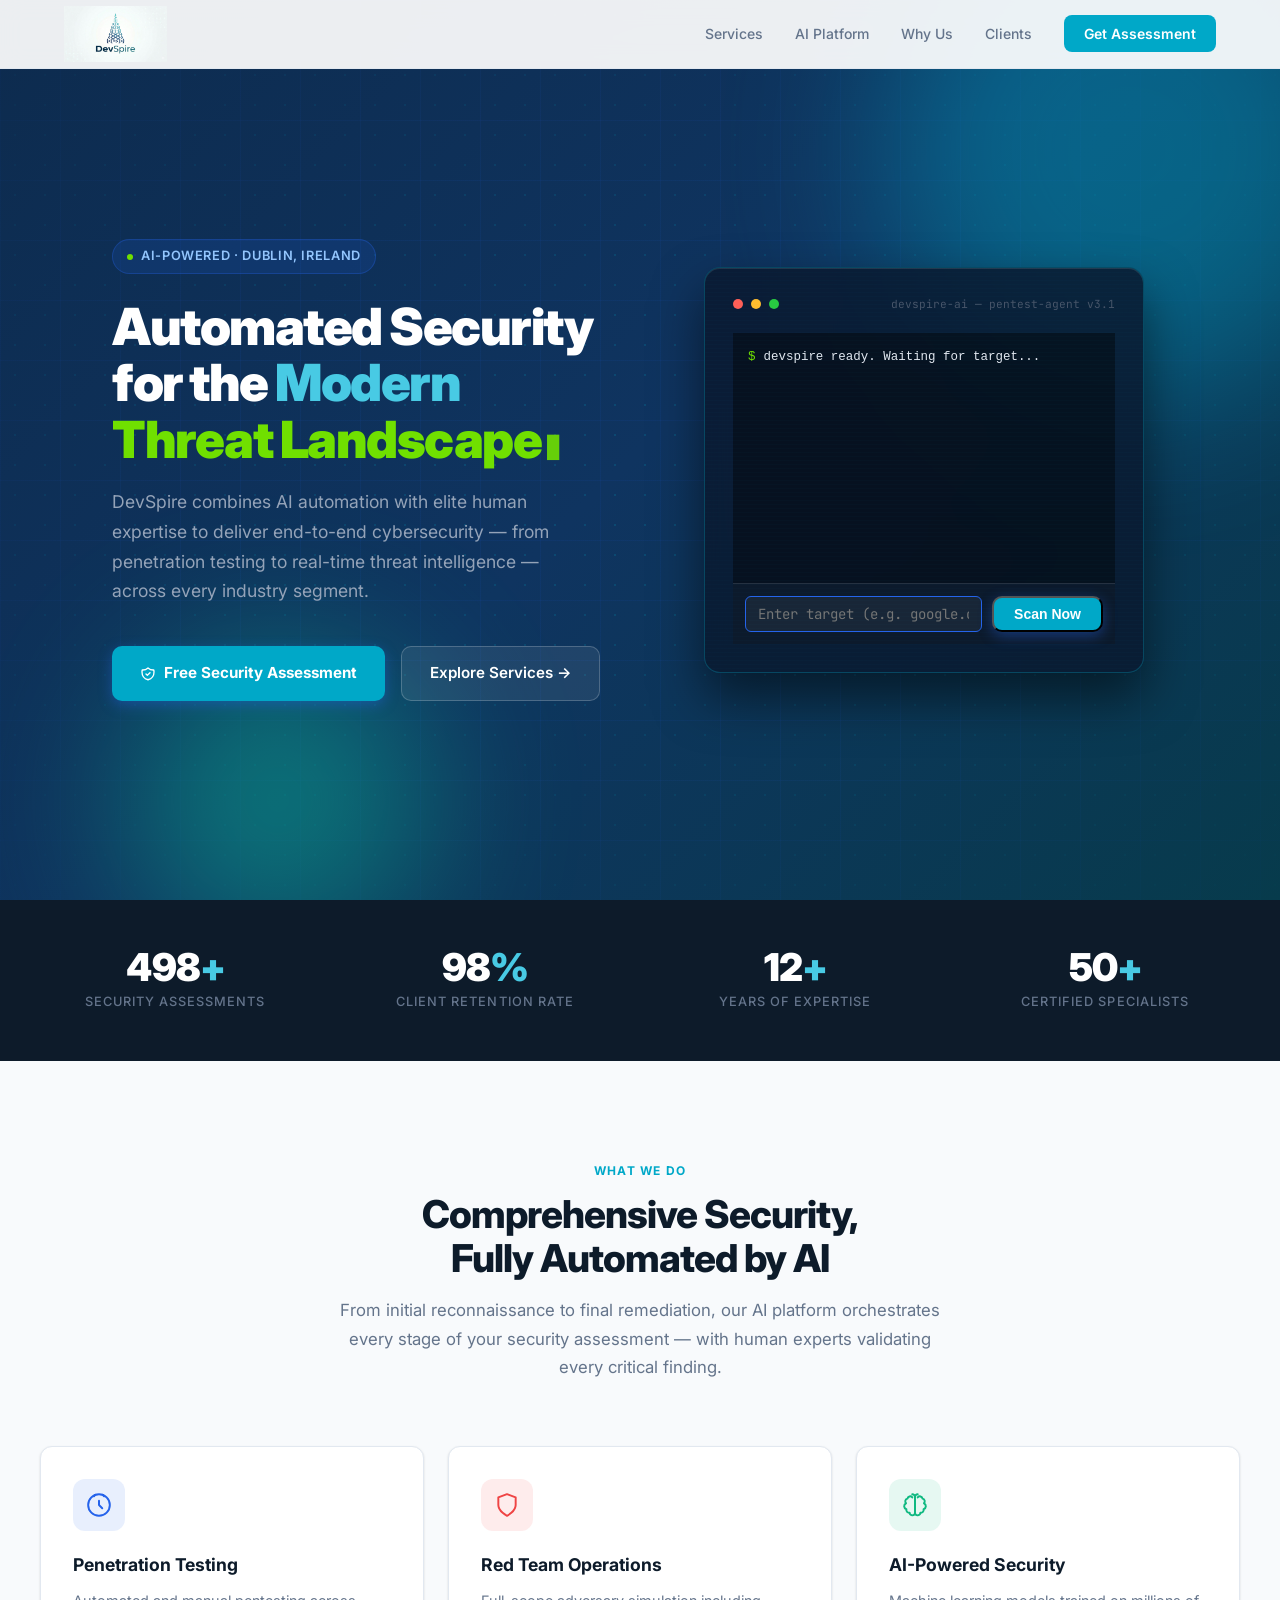
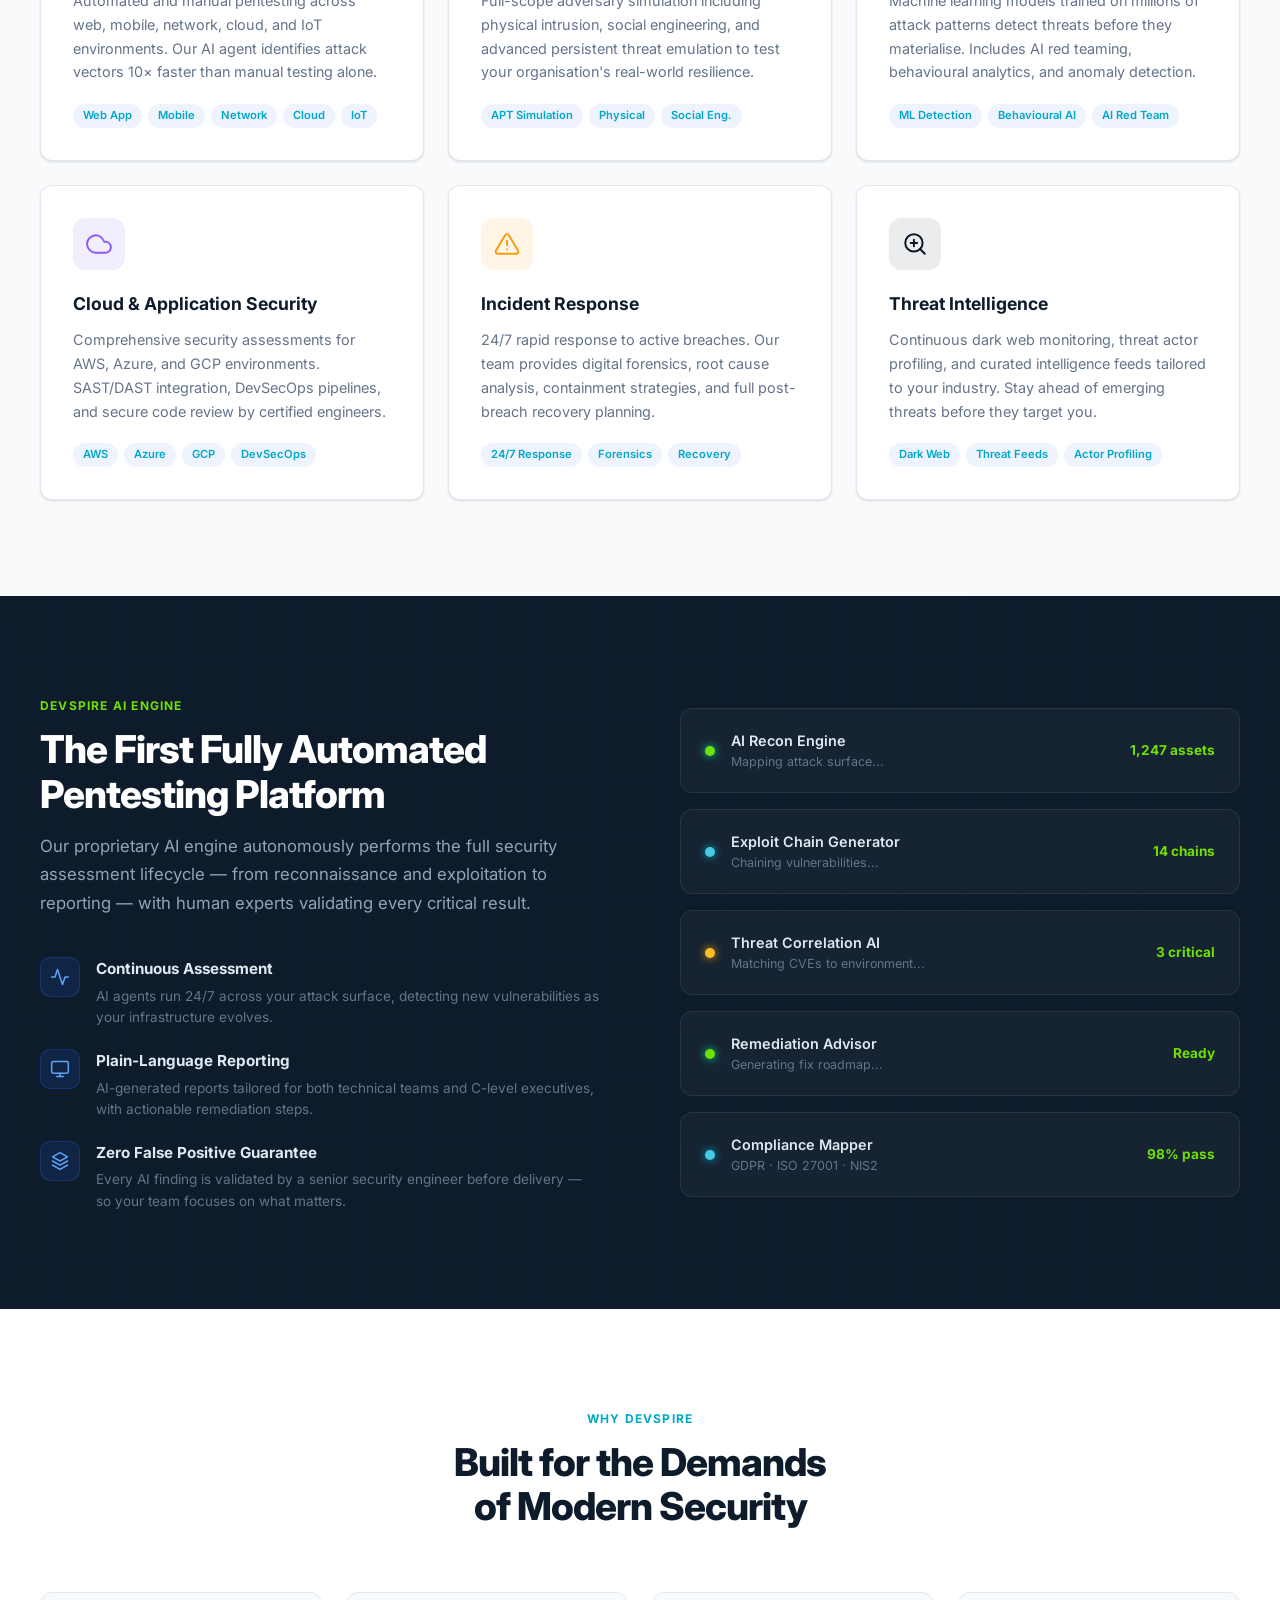
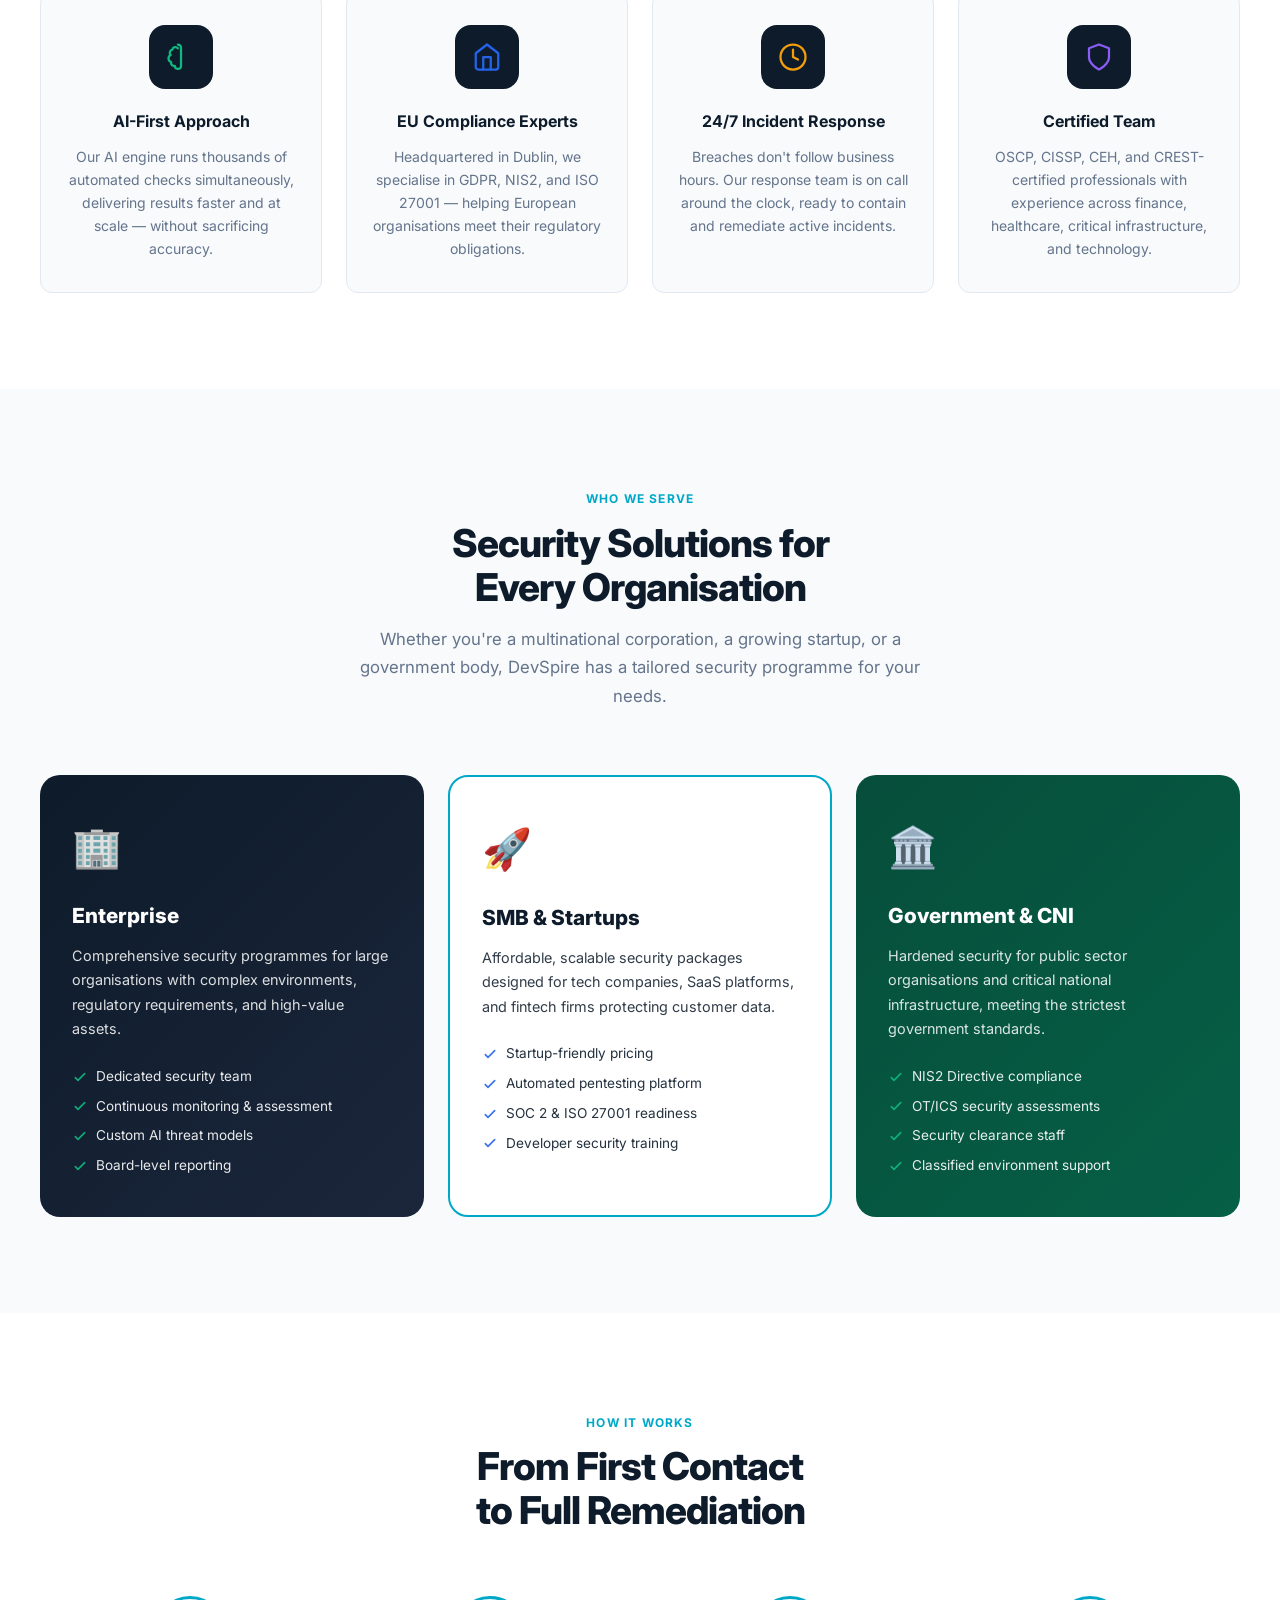
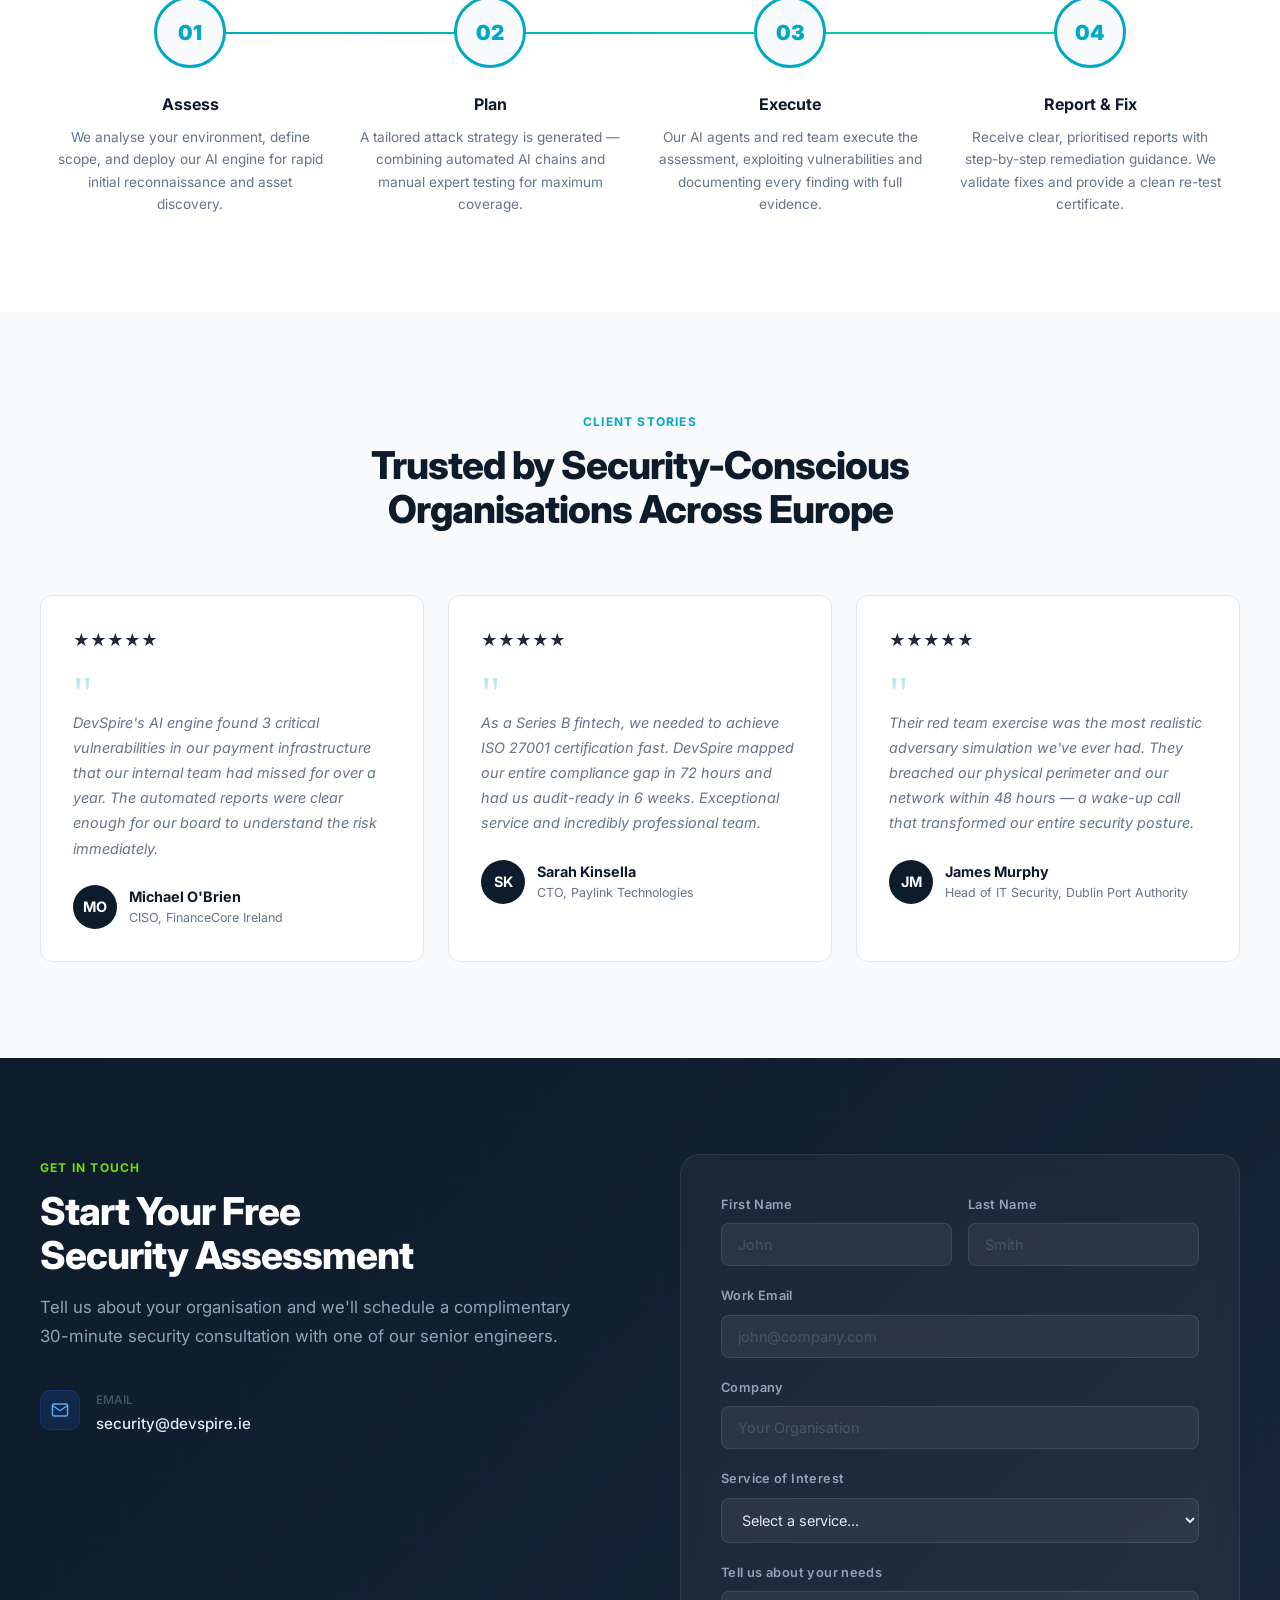
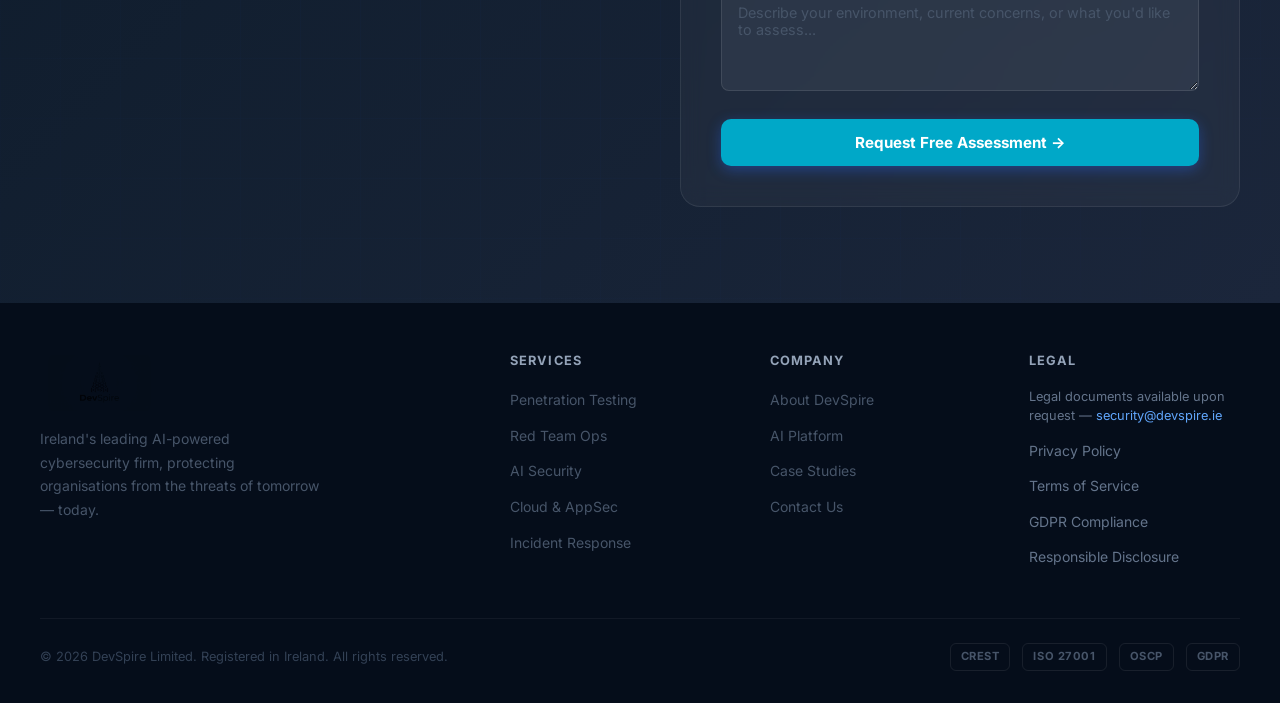
==== commit 71e01aa2: "feat: add full security scanner backend with 10 modules, PDF reports, and E2E tests - FastAPI backen" ====
--- a/index.html
+++ b/index.html
@@ -4,11 +4,67 @@
   <meta charset="UTF-8" />
   <meta name="viewport" content="width=device-width, initial-scale=1.0" />
   <title>DevSpire — AI-Powered Cybersecurity</title>
+  <meta name="description" content="DevSpire combines AI automation with elite human expertise to deliver end-to-end cybersecurity — penetration testing, red team ops, threat intelligence, and incident response across Ireland and Europe." />
+  <meta name="robots" content="index, follow" />
+  <link rel="canonical" href="https://devspire.ie/" />
+
+  <!-- Open Graph -->
+  <meta property="og:type" content="website" />
+  <meta property="og:title" content="DevSpire — AI-Powered Cybersecurity" />
+  <meta property="og:description" content="AI-driven penetration testing, red team operations, and end-to-end security for modern organisations." />
+  <meta property="og:url" content="https://devspire.ie/" />
+  <meta property="og:image" content="https://devspire.ie/logo.jpeg" />
+  <meta property="og:locale" content="en_IE" />
+
+  <!-- Twitter Card -->
+  <meta name="twitter:card" content="summary_large_image" />
+  <meta name="twitter:title" content="DevSpire — AI-Powered Cybersecurity" />
+  <meta name="twitter:description" content="AI-driven penetration testing, red team operations, and end-to-end security for modern organisations." />
+  <meta name="twitter:image" content="https://devspire.ie/logo.jpeg" />
+
+  <!-- Favicon -->
+  <link rel="icon" type="image/jpeg" href="logo.jpeg" />
+
   <link rel="preconnect" href="https://fonts.googleapis.com" />
   <link rel="preconnect" href="https://fonts.gstatic.com" crossorigin />
-  <link href="https://fonts.googleapis.com/css2?family=Inter:wght@300;400;500;600;700;800;900&display=swap" rel="stylesheet" />
+  <link href="https://fonts.googleapis.com/css2?family=Inter:wght@300;400;500;600;700;800;900&family=JetBrains+Mono:wght@400;500;700&display=swap" rel="stylesheet" />
   <style>
     *, *::before, *::after { box-sizing: border-box; margin: 0; padding: 0; }
+
+    /* ── SKIP LINK ── */
+    .skip-link {
+      position: absolute;
+      top: -100%;
+      left: 16px;
+      z-index: 10000;
+      background: var(--navy, #0D1B2A);
+      color: #fff;
+      padding: 12px 24px;
+      border-radius: 0 0 8px 8px;
+      font-weight: 600;
+      text-decoration: none;
+      transition: top .2s;
+    }
+    .skip-link:focus {
+      top: 0;
+    }
+
+    /* ── SR-ONLY ── */
+    .sr-only {
+      position: absolute;
+      width: 1px; height: 1px;
+      padding: 0; margin: -1px;
+      overflow: hidden;
+      clip: rect(0,0,0,0);
+      white-space: nowrap;
+      border: 0;
+    }
+
+    /* ── FOCUS VISIBLE ── */
+    :focus-visible {
+      outline: 2px solid var(--blue, #00A8C8);
+      outline-offset: 2px;
+    }
 
     :root {
       --navy: #0D1B2A;
@@ -128,14 +184,20 @@
       gap: 5px;
       cursor: pointer;
       padding: 4px;
+      background: none;
+      border: none;
+      -webkit-appearance: none;
     }
     .hamburger span {
       display: block;
       width: 24px; height: 2px;
       background: var(--navy);
       border-radius: 2px;
-      transition: .3s;
-    }
+      transition: transform .3s, opacity .3s;
+    }
+    .hamburger.active span:nth-child(1) { transform: translateY(7px) rotate(45deg); }
+    .hamburger.active span:nth-child(2) { opacity: 0; }
+    .hamburger.active span:nth-child(3) { transform: translateY(-7px) rotate(-45deg); }
 
     /* ── HERO ── */
     #hero {
@@ -877,13 +939,15 @@
       color: #E2E8F0;
       font-family: inherit;
       transition: border-color .2s, background .2s;
-      outline: none;
-    }
-    .form-group input:focus,
-    .form-group select:focus,
-    .form-group textarea:focus {
+      outline: 2px solid transparent;
+      outline-offset: 2px;
+    }
+    .form-group input:focus-visible,
+    .form-group select:focus-visible,
+    .form-group textarea:focus-visible {
       border-color: var(--blue);
       background: rgba(37,99,235,.08);
+      outline: 2px solid var(--blue);
     }
     .form-group input::placeholder,
     .form-group textarea::placeholder { color: #475569; }
@@ -955,6 +1019,10 @@
       transition: color .2s;
     }
     .footer-col ul a:hover { color: #94A3B8; }
+    .footer-col ul span { font-size: .875rem; color: #64748B; }
+    .footer-legal-note { font-size: .8rem; color: #64748B; margin-bottom: 12px; line-height: 1.5; }
+    .footer-legal-note a { color: #60A5FA; text-decoration: none; }
+    .footer-legal-note a:hover { text-decoration: underline; }
     .footer-bottom {
       border-top: 1px solid rgba(255,255,255,.05);
       padding-top: 24px;
@@ -1048,14 +1116,35 @@
     }
   </style>
 <link rel="stylesheet" href="premium.css">
+
+<!-- Structured Data -->
+<script type="application/ld+json">
+{
+  "@context": "https://schema.org",
+  "@type": "Organization",
+  "name": "DevSpire",
+  "url": "https://devspire.ie",
+  "logo": "https://devspire.ie/logo.jpeg",
+  "description": "AI-powered cybersecurity firm based in Dublin, Ireland. Penetration testing, red team operations, threat intelligence, and incident response.",
+  "address": {
+    "@type": "PostalAddress",
+    "addressLocality": "Dublin",
+    "addressCountry": "IE"
+  },
+  "sameAs": []
+}
+</script>
 </head>
 <body>
+
+<!-- Skip to content -->
+<a href="#services" class="skip-link">Skip to main content</a>
 
 <!-- NAVBAR -->
 <nav id="navbar">
   <div class="nav-inner">
     <a href="#hero" class="logo">
-      <img src="logo.jpeg" alt="DevSpire" style="height:56px; width:auto; object-fit:contain; mix-blend-mode:multiply;" />
+      <img src="logo.jpeg" alt="DevSpire" class="logo-img" />
     </a>
     <ul class="nav-links">
       <li><a href="#services">Services</a></li>
@@ -1064,20 +1153,20 @@
       <li><a href="#segments">Clients</a></li>
       <li><a href="#contact" class="nav-cta">Get Assessment</a></li>
     </ul>
-    <div class="hamburger" id="hamburger" onclick="toggleMenu()">
+    <button class="hamburger" id="hamburger" onclick="toggleMenu()" aria-label="Toggle navigation menu" aria-expanded="false" aria-controls="mobile-menu" type="button">
       <span></span><span></span><span></span>
-    </div>
+    </button>
   </div>
 </nav>
 
 <!-- MOBILE MENU -->
-<div class="mobile-menu" id="mobile-menu">
+<nav class="mobile-menu" id="mobile-menu" aria-label="Mobile navigation">
   <a href="#services" onclick="toggleMenu()">Services</a>
   <a href="#platform" onclick="toggleMenu()">AI Platform</a>
   <a href="#why" onclick="toggleMenu()">Why Us</a>
   <a href="#segments" onclick="toggleMenu()">Clients</a>
   <a href="#contact" onclick="toggleMenu()">Get Assessment</a>
-</div>
+</nav>
 
 <!-- HERO -->
 <section id="hero">
@@ -1091,8 +1180,8 @@
         AI-Powered · Dublin, Ireland
       </div>
       <h1 class="hero-title">
-        Automated Security<br/>
-        for the <span class="accent">Modern</span><br/>
+        Automated Security<br>
+        for the <span class="accent">Modern</span><br>
         <span class="accent-em">Threat Landscape</span>
       </h1>
       <p class="hero-sub">
@@ -1116,12 +1205,13 @@
           <div class="term-dot"></div>
           <span class="term-title">devspire-ai — pentest-agent v3.1</span>
         </div>
-        <div id="terminal-body" style="height: 250px; overflow-y: auto; padding: 15px; font-family: monospace; font-size: 13px; background: rgba(0,0,0,0.4);">
+        <div id="terminal-body" class="term-body">
           <div class="term-line"><span class="term-prompt">$</span><span class="term-cmd">devspire ready. Waiting for target...</span></div>
         </div>
-        <div style="padding: 12px; border-top: 1px solid rgba(255,255,255,0.1); display: flex; gap: 10px; background: rgba(13, 27, 42, 0.8);">
-          <input type="text" id="target-url" placeholder="Enter target (e.g. google.com)" style="flex: 1; background: rgba(255,255,255,0.05); border: 1px solid #2563EB; color: #fff; padding: 8px 12px; border-radius: 6px; outline: none; font-size: 14px;">
-          <button onclick="startAssessment()" class="btn-primary" style="padding: 8px 20px; font-size: 14px; margin: 0;">Scan Now</button>
+        <div class="term-input-bar">
+          <label for="target-url" class="sr-only">Target URL for security scan</label>
+          <input type="text" id="target-url" name="target_url" class="term-input" placeholder="Enter target (e.g. google.com)" autocomplete="off">
+          <button onclick="startAssessment()" class="btn-primary term-scan-btn" type="button">Scan Now</button>
         </div>
       </div>
     </div>
@@ -1155,7 +1245,7 @@
   <div class="section-inner">
     <div class="section-head center">
       <span class="section-label">What We Do</span>
-      <h2 class="section-title">Comprehensive Security,<br/>Fully Automated by AI</h2>
+      <h2 class="section-title">Comprehensive Security,<br>Fully Automated by AI</h2>
       <p class="section-sub">From initial reconnaissance to final remediation, our AI platform orchestrates every stage of your security assessment — with human experts validating every critical finding.</p>
     </div>
     <div class="services-grid">
@@ -1362,7 +1452,7 @@
   <div class="section-inner">
     <div class="section-head center">
       <span class="section-label">Why DevSpire</span>
-      <h2 class="section-title">Built for the Demands<br/>of Modern Security</h2>
+      <h2 class="section-title">Built for the Demands<br>of Modern Security</h2>
     </div>
     <div class="why-grid">
       <div class="why-card reveal">
@@ -1412,7 +1502,7 @@
   <div class="section-inner">
     <div class="section-head center">
       <span class="section-label">Who We Serve</span>
-      <h2 class="section-title">Security Solutions for<br/>Every Organisation</h2>
+      <h2 class="section-title">Security Solutions for<br>Every Organisation</h2>
       <p class="section-sub">Whether you're a multinational corporation, a growing startup, or a government body, DevSpire has a tailored security programme for your needs.</p>
     </div>
     <div class="segments-grid">
@@ -1458,7 +1548,7 @@
   <div class="section-inner">
     <div class="section-head center">
       <span class="section-label">How It Works</span>
-      <h2 class="section-title">From First Contact<br/>to Full Remediation</h2>
+      <h2 class="section-title">From First Contact<br>to Full Remediation</h2>
     </div>
     <div class="process-grid">
       <div class="process-step reveal">
@@ -1490,7 +1580,7 @@
   <div class="section-inner">
     <div class="section-head center">
       <span class="section-label">Client Stories</span>
-      <h2 class="section-title">Trusted by Security-Conscious<br/>Organisations Across Europe</h2>
+      <h2 class="section-title">Trusted by Security-Conscious<br>Organisations Across Europe</h2>
     </div>
     <div class="testimonials-grid">
       <div class="testimonial-card reveal">
@@ -1539,7 +1629,7 @@
   <div class="contact-inner">
     <div class="contact-info">
       <span class="section-label platform-label">Get in Touch</span>
-      <h2 class="section-title contact-title">Start Your Free<br/>Security Assessment</h2>
+      <h2 class="section-title contact-title">Start Your Free<br>Security Assessment</h2>
       <p class="section-sub contact-sub">Tell us about your organisation and we'll schedule a complimentary 30-minute security consultation with one of our senior engineers.</p>
       <div class="contact-details">
 
@@ -1562,25 +1652,25 @@
       <form id="contactForm" onsubmit="handleSubmit(event)">
         <div class="form-row">
           <div class="form-group">
-            <label>First Name</label>
-            <input type="text" placeholder="John" required />
+            <label for="cf-first-name">First Name</label>
+            <input type="text" id="cf-first-name" name="first_name" placeholder="John" required autocomplete="given-name" />
           </div>
           <div class="form-group">
-            <label>Last Name</label>
-            <input type="text" placeholder="Smith" required />
+            <label for="cf-last-name">Last Name</label>
+            <input type="text" id="cf-last-name" name="last_name" placeholder="Smith" required autocomplete="family-name" />
           </div>
         </div>
         <div class="form-group">
-          <label>Work Email</label>
-          <input type="email" placeholder="john@company.com" required />
+          <label for="cf-email">Work Email</label>
+          <input type="email" id="cf-email" name="email" placeholder="john@company.com" required autocomplete="email" />
         </div>
         <div class="form-group">
-          <label>Company</label>
-          <input type="text" placeholder="Your Organisation" required />
+          <label for="cf-company">Company</label>
+          <input type="text" id="cf-company" name="company" placeholder="Your Organisation" required autocomplete="organization" />
         </div>
         <div class="form-group">
-          <label>Service of Interest</label>
-          <select>
+          <label for="cf-service">Service of Interest</label>
+          <select id="cf-service" name="service">
             <option value="">Select a service...</option>
             <option>Penetration Testing</option>
             <option>Red Team Operations</option>
@@ -1593,18 +1683,18 @@
           </select>
         </div>
         <div class="form-group">
-          <label>Tell us about your needs</label>
-          <textarea placeholder="Describe your environment, current concerns, or what you'd like to assess..."></textarea>
-        </div>
-        <button type="submit" class="form-submit">Request Free Assessment →</button>
+          <label for="cf-message">Tell us about your needs</label>
+          <textarea id="cf-message" name="message" placeholder="Describe your environment, current concerns, or what you'd like to assess..."></textarea>
+        </div>
+        <button type="submit" class="form-submit" id="cf-submit">Request Free Assessment →</button>
       </form>
       <div class="form-success" id="formSuccess">
-        <svg width="40" height="40" viewBox="0 0 24 24" fill="none" stroke="currentColor" stroke-width="2" stroke-linecap="round" stroke-linejoin="round" style="margin: 0 auto 12px; display:block">
+        <svg class="form-success-icon" width="40" height="40" viewBox="0 0 24 24" fill="none" stroke="currentColor" stroke-width="2" stroke-linecap="round" stroke-linejoin="round">
           <path d="M22 11.08V12a10 10 0 1 1-5.93-9.14"/>
           <polyline points="22 4 12 14.01 9 11.01"/>
         </svg>
-        <h3 style="font-size:1.1rem; margin-bottom:8px">Request Received!</h3>
-        <p style="font-size:.875rem; color:#64748B; font-weight:400">A senior DevSpire engineer will contact you within 24 hours to schedule your free consultation.</p>
+        <h3 class="form-success-title">Request Received!</h3>
+        <p class="form-success-text">A senior DevSpire engineer will contact you within 24 hours to schedule your free consultation.</p>
       </div>
     </div>
   </div>
@@ -1616,7 +1706,7 @@
     <div class="footer-top">
       <div class="footer-brand">
         <a href="#hero" class="logo">
-          <img src="logo.jpeg" alt="DevSpire" style="height:64px; width:auto; object-fit:contain; mix-blend-mode:multiply; background:#fff; border-radius:12px; padding:4px 8px;" />
+          <img src="logo.jpeg" alt="DevSpire" class="logo-img logo-img-footer" />
         </a>
         <p>Ireland's leading AI-powered cybersecurity firm, protecting organisations from the threats of tomorrow — today.</p>
       </div>
@@ -1636,22 +1726,22 @@
           <li><a href="#why">About DevSpire</a></li>
           <li><a href="#platform">AI Platform</a></li>
           <li><a href="#testimonials">Case Studies</a></li>
-          <li><a href="#contact">Careers</a></li>
-          <li><a href="#contact">Blog</a></li>
+          <li><a href="#contact">Contact Us</a></li>
         </ul>
       </div>
       <div class="footer-col">
         <h4>Legal</h4>
+        <p class="footer-legal-note">Legal documents available upon request — <a href="mailto:security@devspire.ie">security@devspire.ie</a></p>
         <ul>
-          <li><a href="#contact">Privacy Policy</a></li>
-          <li><a href="#contact">Terms of Service</a></li>
-          <li><a href="#contact">GDPR Compliance</a></li>
-          <li><a href="#contact">Responsible Disclosure</a></li>
+          <li><span>Privacy Policy</span></li>
+          <li><span>Terms of Service</span></li>
+          <li><span>GDPR Compliance</span></li>
+          <li><span>Responsible Disclosure</span></li>
         </ul>
       </div>
     </div>
     <div class="footer-bottom">
-      <p class="footer-copy">© 2025 DevSpire Limited. Registered in Ireland. All rights reserved.</p>
+      <p class="footer-copy">© 2026 DevSpire Limited. Registered in Ireland. All rights reserved.</p>
       <div class="footer-certs">
         <span class="cert-badge">CREST</span>
         <span class="cert-badge">ISO 27001</span>
@@ -1663,38 +1753,22 @@
 </footer>
 
 <script>
-  // Navbar scroll effect
-  const navbar = document.getElementById('navbar');
-  window.addEventListener('scroll', () => {
-    navbar.classList.toggle('scrolled', window.scrollY > 20);
-  });
-
-  // Mobile menu toggle
-  function toggleMenu() {
-    document.getElementById('mobile-menu').classList.toggle('open');
+  /* ── Helpers ── */
+  function escapeHtml(str) {
+    const div = document.createElement('div');
+    div.appendChild(document.createTextNode(str));
+    return div.innerHTML;
   }
 
-  // Close menu on outside click
-  document.addEventListener('click', (e) => {
-    const menu = document.getElementById('mobile-menu');
-    const hamburger = document.getElementById('hamburger');
-    if (!menu.contains(e.target) && !hamburger.contains(e.target)) {
-      menu.classList.remove('open');
-    }
-  });
-
-  // Scroll reveal
-  const observer = new IntersectionObserver((entries) => {
+  /* ── Scroll reveal (single shared observer) ── */
+  const revealObserver = new IntersectionObserver((entries) => {
     entries.forEach(entry => {
-      if (entry.isIntersecting) {
-        entry.target.classList.add('visible');
-      }
+      if (entry.isIntersecting) entry.target.classList.add('visible');
     });
   }, { threshold: 0.12 });
-
-  document.querySelectorAll('.reveal').forEach(el => observer.observe(el));
-
-  // Counter animation
+  document.querySelectorAll('.reveal').forEach(el => revealObserver.observe(el));
+
+  /* ── Counter animation ── */
   function animateCounter(el) {
     const target = parseInt(el.dataset.target);
     const duration = 1800;
@@ -1721,38 +1795,101 @@
   const statsSection = document.getElementById('stats');
   if (statsSection) statsObserver.observe(statsSection);
 
-  // Form submit
+  /* ── Mobile menu toggle with aria + hamburger animation ── */
+  function toggleMenu() {
+    const menu = document.getElementById('mobile-menu');
+    const hamburger = document.getElementById('hamburger');
+    const isOpen = menu.classList.toggle('open');
+    hamburger.classList.toggle('active', isOpen);
+    hamburger.setAttribute('aria-expanded', String(isOpen));
+  }
+
+  // Close menu on outside click
+  document.addEventListener('click', (e) => {
+    const menu = document.getElementById('mobile-menu');
+    const hamburger = document.getElementById('hamburger');
+    if (menu.classList.contains('open') && !menu.contains(e.target) && !hamburger.contains(e.target)) {
+      toggleMenu();
+    }
+  });
+
+  // Close menu on ESC
+  document.addEventListener('keydown', (e) => {
+    if (e.key === 'Escape') {
+      const menu = document.getElementById('mobile-menu');
+      if (menu.classList.contains('open')) toggleMenu();
+    }
+  });
+
+  /* ── Form submit with loading state ── */
   function handleSubmit(e) {
     e.preventDefault();
     const form = document.getElementById('contactForm');
     const success = document.getElementById('formSuccess');
-    form.style.display = 'none';
-    success.style.display = 'block';
+    const btn = document.getElementById('cf-submit');
+
+    // Show loading state
+    btn.disabled = true;
+    btn.textContent = 'Sending...';
+
+    // Collect form data for future backend integration
+    const formData = new FormData(form);
+    const data = Object.fromEntries(formData.entries());
+
+    // Simulate network delay then show success
+    setTimeout(() => {
+      form.style.display = 'none';
+      success.style.display = 'block';
+    }, 800);
   }
 
+  /* ── Terminal scanner (XSS-safe, graceful fallback) ── */
+  const DEVSPIRE_API = window.location.hostname === 'localhost' || window.location.hostname === '127.0.0.1'
+    ? 'http://localhost:5000'
+    : 'https://devspire-api.onrender.com';
+
+  let activePoll = null;
+
   async function startAssessment() {
-    const target = document.getElementById('target-url').value;
-    if (!target) return alert('Please enter a target URL');
+    const targetInput = document.getElementById('target-url');
+    const target = targetInput.value.trim();
+    if (!target) { targetInput.focus(); return; }
 
     const termBody = document.getElementById('terminal-body');
     termBody.innerHTML = '';
+
+    if (activePoll) { clearInterval(activePoll); activePoll = null; }
 
     const addLine = (text, type = 'output') => {
       const line = document.createElement('div');
       line.className = 'term-line';
-      if (type === 'success') line.innerHTML = `<span class="term-success">✔ ${text}</span>`;
-      else if (type === 'warn') line.innerHTML = `<span class="term-warn">⚠ ${text}</span>`;
-      else if (type === 'cmd') line.innerHTML = `<span class="term-prompt">$</span><span class="term-cmd">${text}</span>`;
-      else line.innerHTML = `<span class="term-output">${text}</span>`;
+      const safe = escapeHtml(text);
+      if (type === 'success') line.innerHTML = '<span class="term-success">\u2714 ' + safe + '</span>';
+      else if (type === 'warn') line.innerHTML = '<span class="term-warn">\u26A0 ' + safe + '</span>';
+      else if (type === 'cmd') line.innerHTML = '<span class="term-prompt">$</span><span class="term-cmd">' + safe + '</span>';
+      else line.innerHTML = '<span class="term-output">' + safe + '</span>';
       termBody.appendChild(line);
       termBody.scrollTop = termBody.scrollHeight;
     };
 
-    addLine(`devspire scan --target ${target} --mode full`, 'cmd');
+    // Validate input — reject localhost, private IPs
+    const cleaned = target.replace(/^https?:\/\//, '').split('/')[0].split(':')[0];
+    if (/^(localhost|127\.|10\.|192\.168\.|172\.(1[6-9]|2\d|3[01])\.|0\.0\.0\.0|::1)/.test(cleaned)) {
+      addLine('Error: scanning private/local addresses is not allowed.', 'warn');
+      return;
+    }
+
+    addLine('devspire scan --target ' + escapeHtml(target) + ' --mode full', 'cmd');
     addLine('Initialising AI threat model...');
 
+    if (!DEVSPIRE_API) {
+      // Demo mode when no backend is configured
+      await demoScan(addLine, target);
+      return;
+    }
+
     try {
-      const response = await fetch('http://localhost:5000/api/scan', {
+      const response = await fetch(DEVSPIRE_API + '/api/scan', {
         method: 'POST',
         headers: { 'Content-Type': 'application/json' },
         body: JSON.stringify({ target })
@@ -1760,42 +1897,108 @@
       const data = await response.json();
       const scanId = data.scan_id;
 
-      const poll = setInterval(async () => {
-        const res = await fetch(`http://localhost:5000/api/scan/${scanId}`);
-        const scanData = await res.json();
-
-        if (scanData.status === 'completed') {
-          clearInterval(poll);
-          addLine('Scan completed successfully!', 'success');
-
-          const results = scanData.results;
-          addLine(`Found ${results.open_ports.length} open ports.`);
-          results.vulnerabilities.forEach(v => {
-            addLine(`${v.type} [${v.severity}]`, v.severity === 'High' ? 'warn' : 'output');
-          });
-
-          addLine(`Report generated — report_${scanId}.pdf`, 'success');
-          const btn = document.createElement('button');
-          btn.innerText = 'Download PDF Report';
-          btn.className = 'btn-primary';
-          btn.style.marginTop = '10px';
-          btn.onclick = () => window.location.href = `http://localhost:5000/api/report/${scanId}`;
-          termBody.appendChild(btn);
-        } else {
-          addLine('Scanning in progress...');
+      activePoll = setInterval(async () => {
+        try {
+          const res = await fetch(DEVSPIRE_API + '/api/scan/' + encodeURIComponent(scanId));
+          const scanData = await res.json();
+
+          if (scanData.status === 'completed') {
+            clearInterval(activePoll);
+            activePoll = null;
+            addLine('Scan completed successfully!', 'success');
+            addLine('');
+
+            const summary = scanData.results.summary;
+            const modules = scanData.results.modules;
+
+            // Show summary
+            if (summary.critical > 0) addLine('CRITICAL: ' + summary.critical + ' findings', 'warn');
+            if (summary.high > 0) addLine('HIGH: ' + summary.high + ' findings', 'warn');
+            if (summary.medium > 0) addLine('MEDIUM: ' + summary.medium + ' findings', 'warn');
+            if (summary.low > 0) addLine('LOW: ' + summary.low + ' findings', 'output');
+            if (summary.info > 0) addLine('INFO: ' + summary.info + ' findings', 'output');
+
+            // Show open ports
+            const portData = modules.port_scan;
+            if (portData && portData.open_ports) {
+              addLine('Open ports: ' + portData.open_ports.map(p => p.port + ' (' + p.service + ')').join(', '));
+            }
+
+            // Show tech stack
+            const techData = modules.tech_detect;
+            if (techData && techData.technologies) {
+              const techs = Object.values(techData.technologies).flat();
+              if (techs.length) addLine('Technologies: ' + techs.join(', '));
+            }
+
+            // Show top findings
+            addLine('');
+            for (const [modName, modData] of Object.entries(modules)) {
+              if (modData.findings && modData.findings.length > 0) {
+                modData.findings.forEach(f => {
+                  const sevType = (f.severity === 'critical' || f.severity === 'high') ? 'warn' : 'output';
+                  addLine('[' + f.severity.toUpperCase() + '] ' + f.title, sevType);
+                });
+              }
+            }
+
+            addLine('');
+            addLine('Report generated — report_' + escapeHtml(scanId) + '.pdf', 'success');
+            const btn = document.createElement('button');
+            btn.textContent = 'Download PDF Report';
+            btn.className = 'btn-primary';
+            btn.style.marginTop = '10px';
+            btn.onclick = () => { window.location.href = DEVSPIRE_API + '/api/report/' + encodeURIComponent(scanId); };
+            termBody.appendChild(btn);
+          } else if (scanData.status === 'error') {
+            clearInterval(activePoll);
+            activePoll = null;
+            addLine('Scan failed: ' + (scanData.error || 'Unknown error'), 'warn');
+          } else {
+            addLine('Scanning... ' + (scanData.progress || 0) + '%');
+          }
+        } catch {
+          clearInterval(activePoll);
+          activePoll = null;
+          addLine('Connection lost during scan. Please retry.', 'warn');
         }
       }, 3000);
 
-    } catch (err) {
-      addLine('Error connecting to DevSpire API', 'warn');
-      console.error(err);
+    } catch {
+      addLine('Could not reach DevSpire API. Running demo scan...', 'warn');
+      await demoScan(addLine, target);
     }
   }
 
-  // Smooth scroll for nav links
+  /* ── Demo scan for when backend is unavailable ── */
+  async function demoScan(addLine, target) {
+    const steps = [
+      { text: 'Resolving target: ' + escapeHtml(target), delay: 600 },
+      { text: 'Running port discovery (TCP SYN)...', delay: 900 },
+      { text: 'Found 4 open ports: 22, 80, 443, 8080', delay: 700 },
+      { text: 'Fingerprinting services...', delay: 800 },
+      { text: 'SSH OpenSSH 8.9 detected on :22', delay: 400, type: 'output' },
+      { text: 'HTTPS (TLS 1.3) on :443', delay: 400, type: 'success' },
+      { text: 'HTTP redirect missing on :80', delay: 400, type: 'warn' },
+      { text: 'Running vulnerability assessment...', delay: 1000 },
+      { text: 'CVE-2024-3094 — Not vulnerable', delay: 500, type: 'success' },
+      { text: 'Missing security headers (X-Frame-Options, CSP)', delay: 500, type: 'warn' },
+      { text: 'Weak cipher suites detected (TLS_RSA_WITH_AES_128_CBC_SHA)', delay: 500, type: 'warn' },
+      { text: 'AI analysis complete — 2 medium, 1 low severity findings', delay: 700, type: 'success' },
+      { text: 'Full report available upon engagement. Contact us for details.', delay: 400, type: 'success' }
+    ];
+
+    for (const step of steps) {
+      await new Promise(r => setTimeout(r, step.delay));
+      addLine(step.text, step.type || 'output');
+    }
+  }
+
+  /* ── Smooth scroll for nav links ── */
   document.querySelectorAll('a[href^="#"]').forEach(link => {
     link.addEventListener('click', (e) => {
-      const target = document.querySelector(link.getAttribute('href'));
+      const href = link.getAttribute('href');
+      const target = document.querySelector(href);
       if (target) {
         e.preventDefault();
         target.scrollIntoView({ behavior: 'smooth', block: 'start' });
--- a/premium.css
+++ b/premium.css
@@ -3,8 +3,7 @@
    Direção: "Cyber Terminal" — glitch, scanlines, grid dots
    ════════════════════════════════════════════════════════ */
 
-/* ─── Monospace font for terminal elements ─── */
-@import url('https://fonts.googleapis.com/css2?family=JetBrains+Mono:wght@400;500;700&display=swap');
+/* ─── Monospace font loaded via <link> in HTML head ─── */
 
 /* ─── Cyan/emerald scroll progress bar ─── */
 #px-ds-bar {
@@ -184,3 +183,70 @@
 .terminal-card:hover::before {
   opacity: 1; transform: translate(0,0);
 }
+
+/* ─── Logo images ─── */
+.logo-img {
+  height: 56px;
+  width: auto;
+  object-fit: contain;
+  mix-blend-mode: multiply;
+}
+.logo-img-footer {
+  height: 64px;
+  background: #fff;
+  border-radius: 12px;
+  padding: 4px 8px;
+}
+
+/* ─── Terminal body & input bar ─── */
+.term-body {
+  height: 250px;
+  overflow-y: auto;
+  padding: 15px;
+  font-family: 'JetBrains Mono', monospace;
+  font-size: 13px;
+  background: rgba(0,0,0,0.4);
+}
+.term-input-bar {
+  padding: 12px;
+  border-top: 1px solid rgba(255,255,255,0.1);
+  display: flex;
+  gap: 10px;
+  background: rgba(13, 27, 42, 0.8);
+}
+.term-input {
+  flex: 1;
+  background: rgba(255,255,255,0.05);
+  border: 1px solid #2563EB;
+  color: #fff;
+  padding: 8px 12px;
+  border-radius: 6px;
+  font-size: 14px;
+  font-family: 'JetBrains Mono', monospace;
+  outline: 2px solid transparent;
+  outline-offset: 2px;
+  transition: outline-color .2s;
+}
+.term-input:focus-visible {
+  outline-color: #00A8C8;
+}
+.term-scan-btn {
+  padding: 8px 20px;
+  font-size: 14px;
+  margin: 0;
+}
+
+/* ─── Form success state ─── */
+.form-success-icon {
+  margin: 0 auto 12px;
+  display: block;
+}
+.form-success-title {
+  font-size: 1.1rem;
+  margin-bottom: 8px;
+}
+.form-success-text {
+  font-size: .875rem;
+  color: #64748B;
+  font-weight: 400;
+}
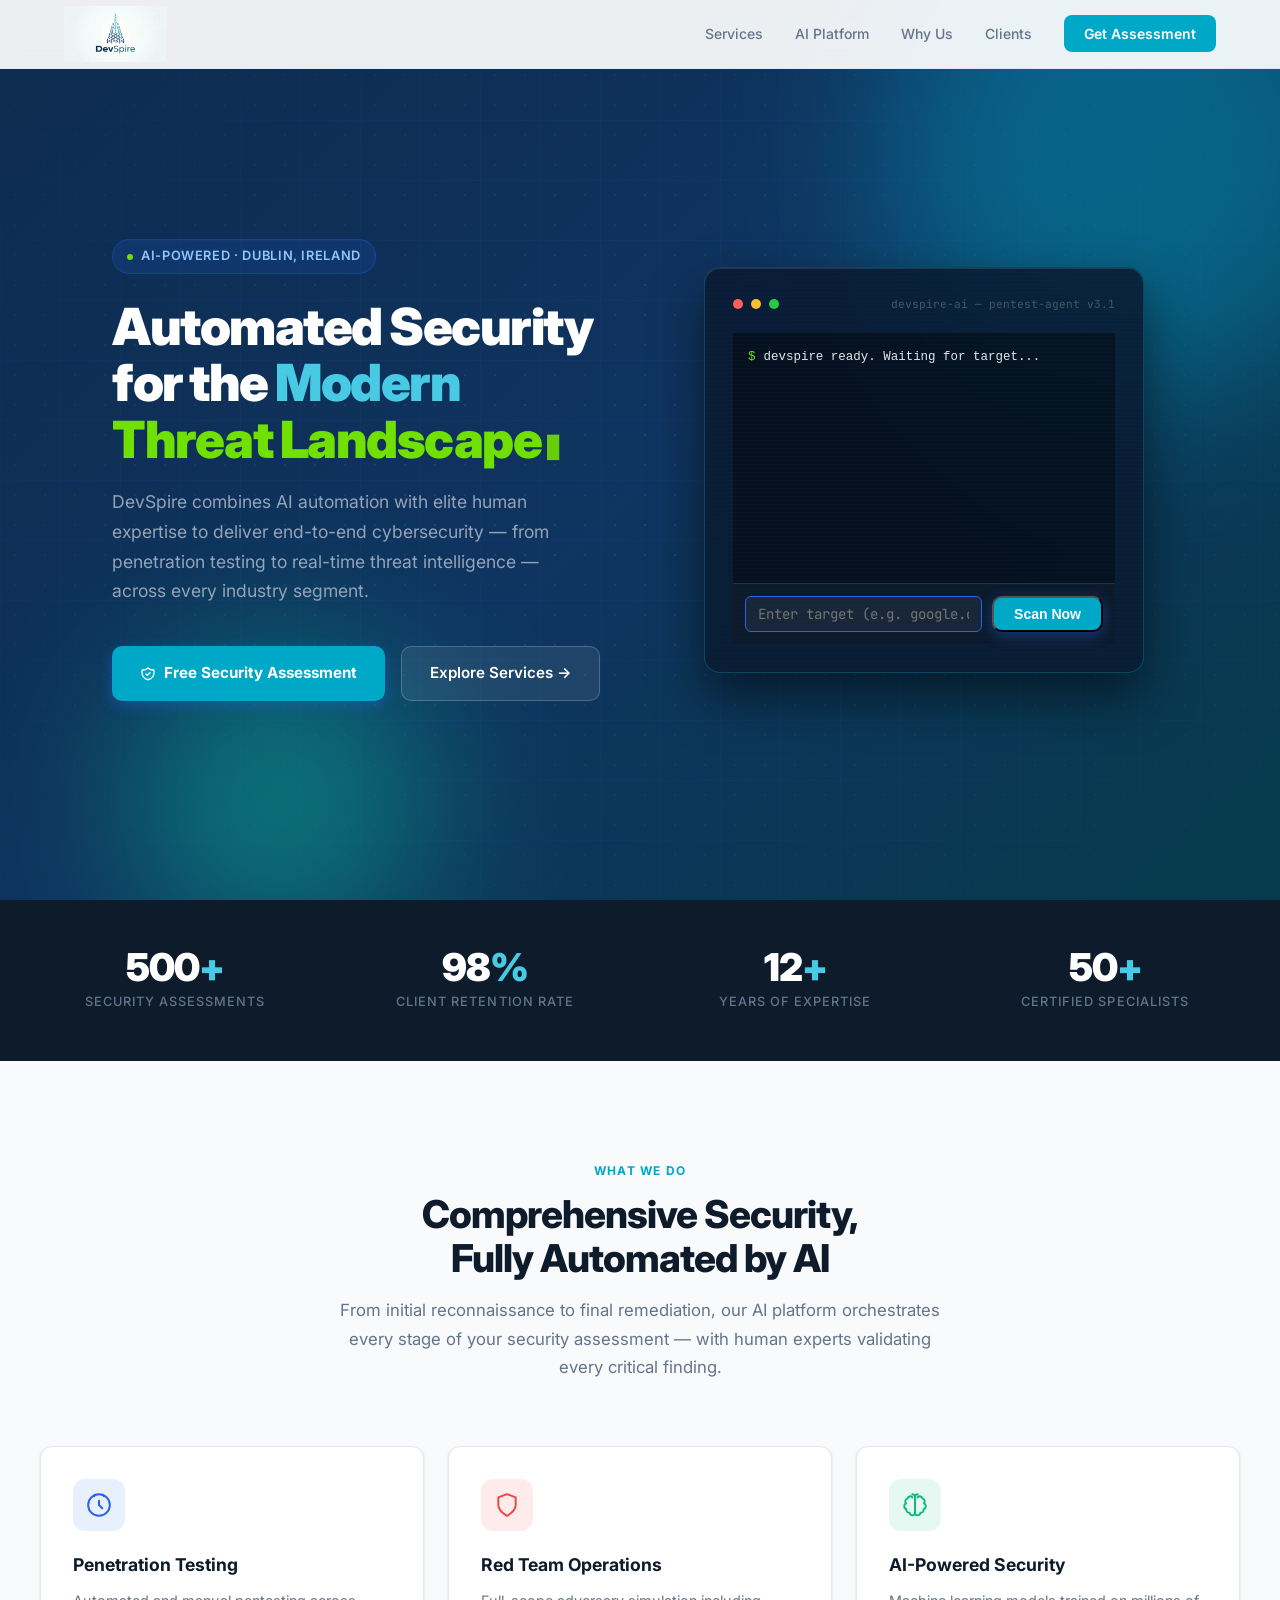
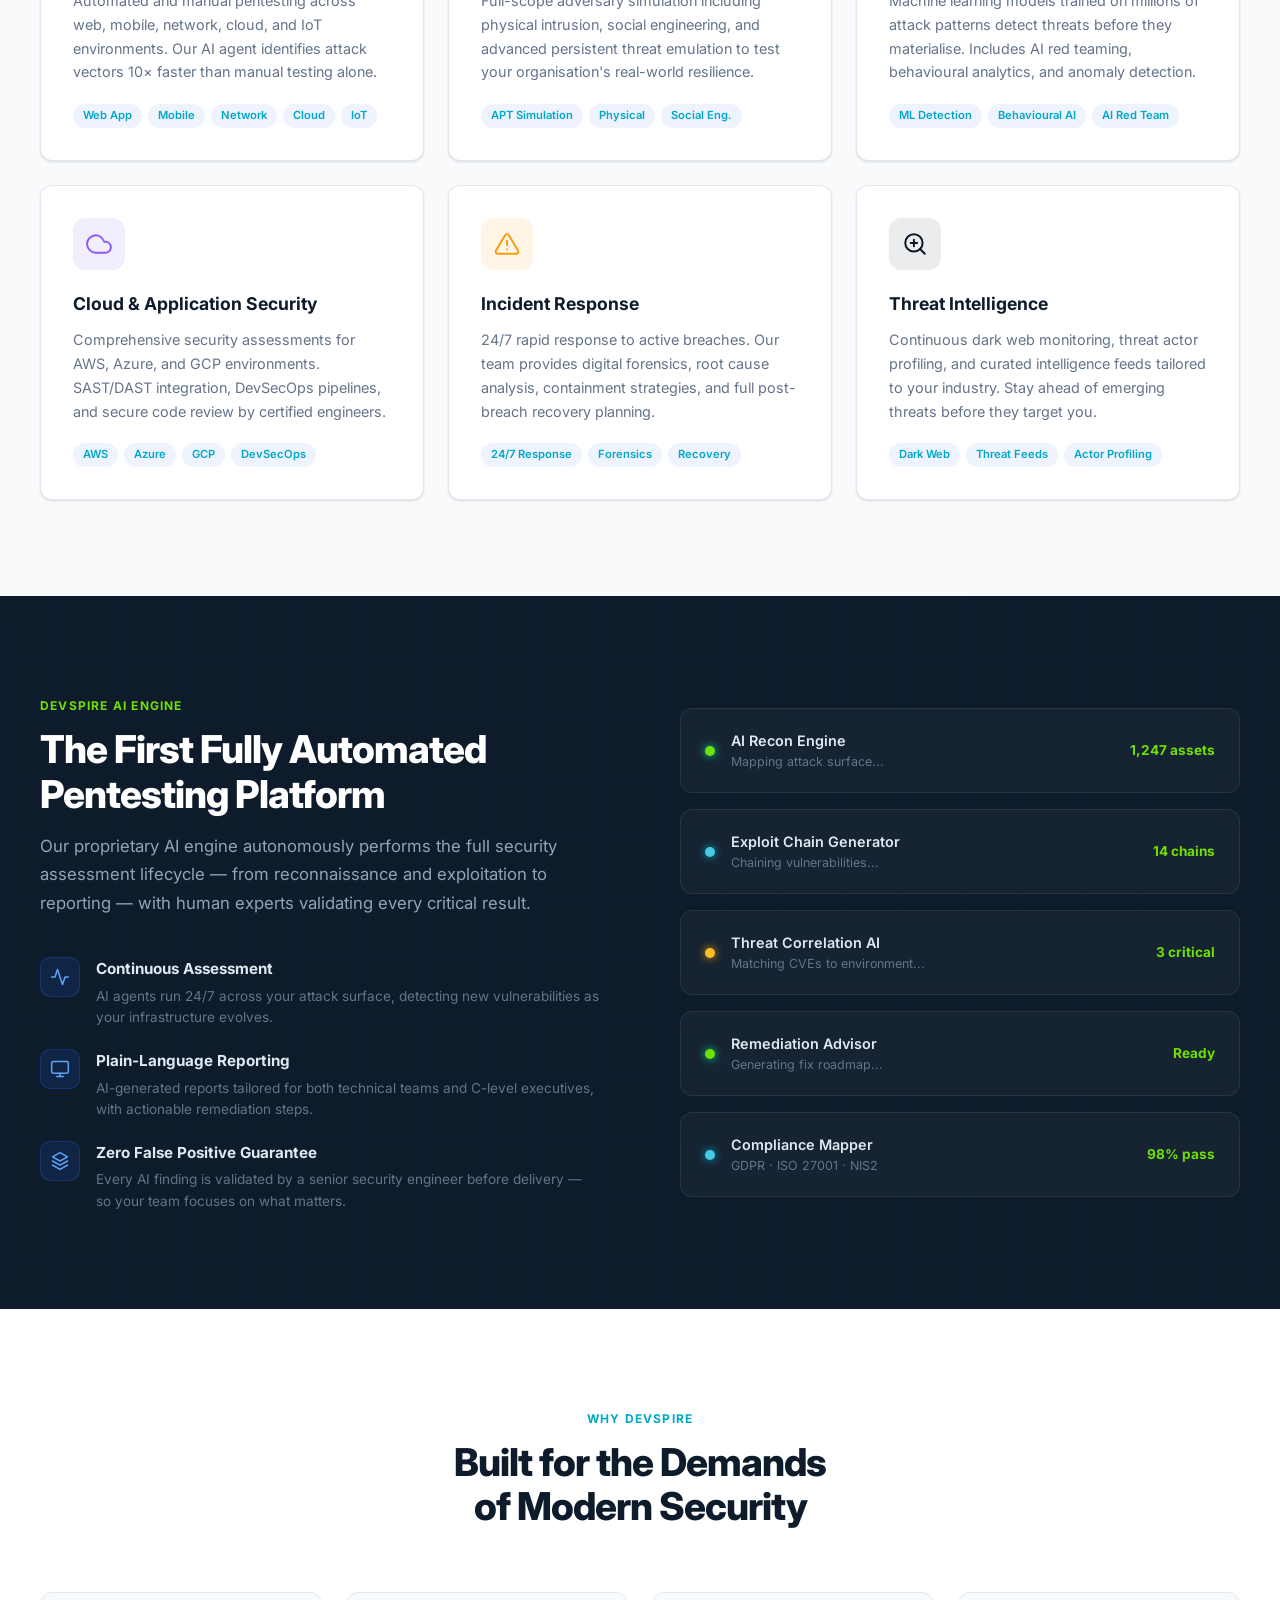
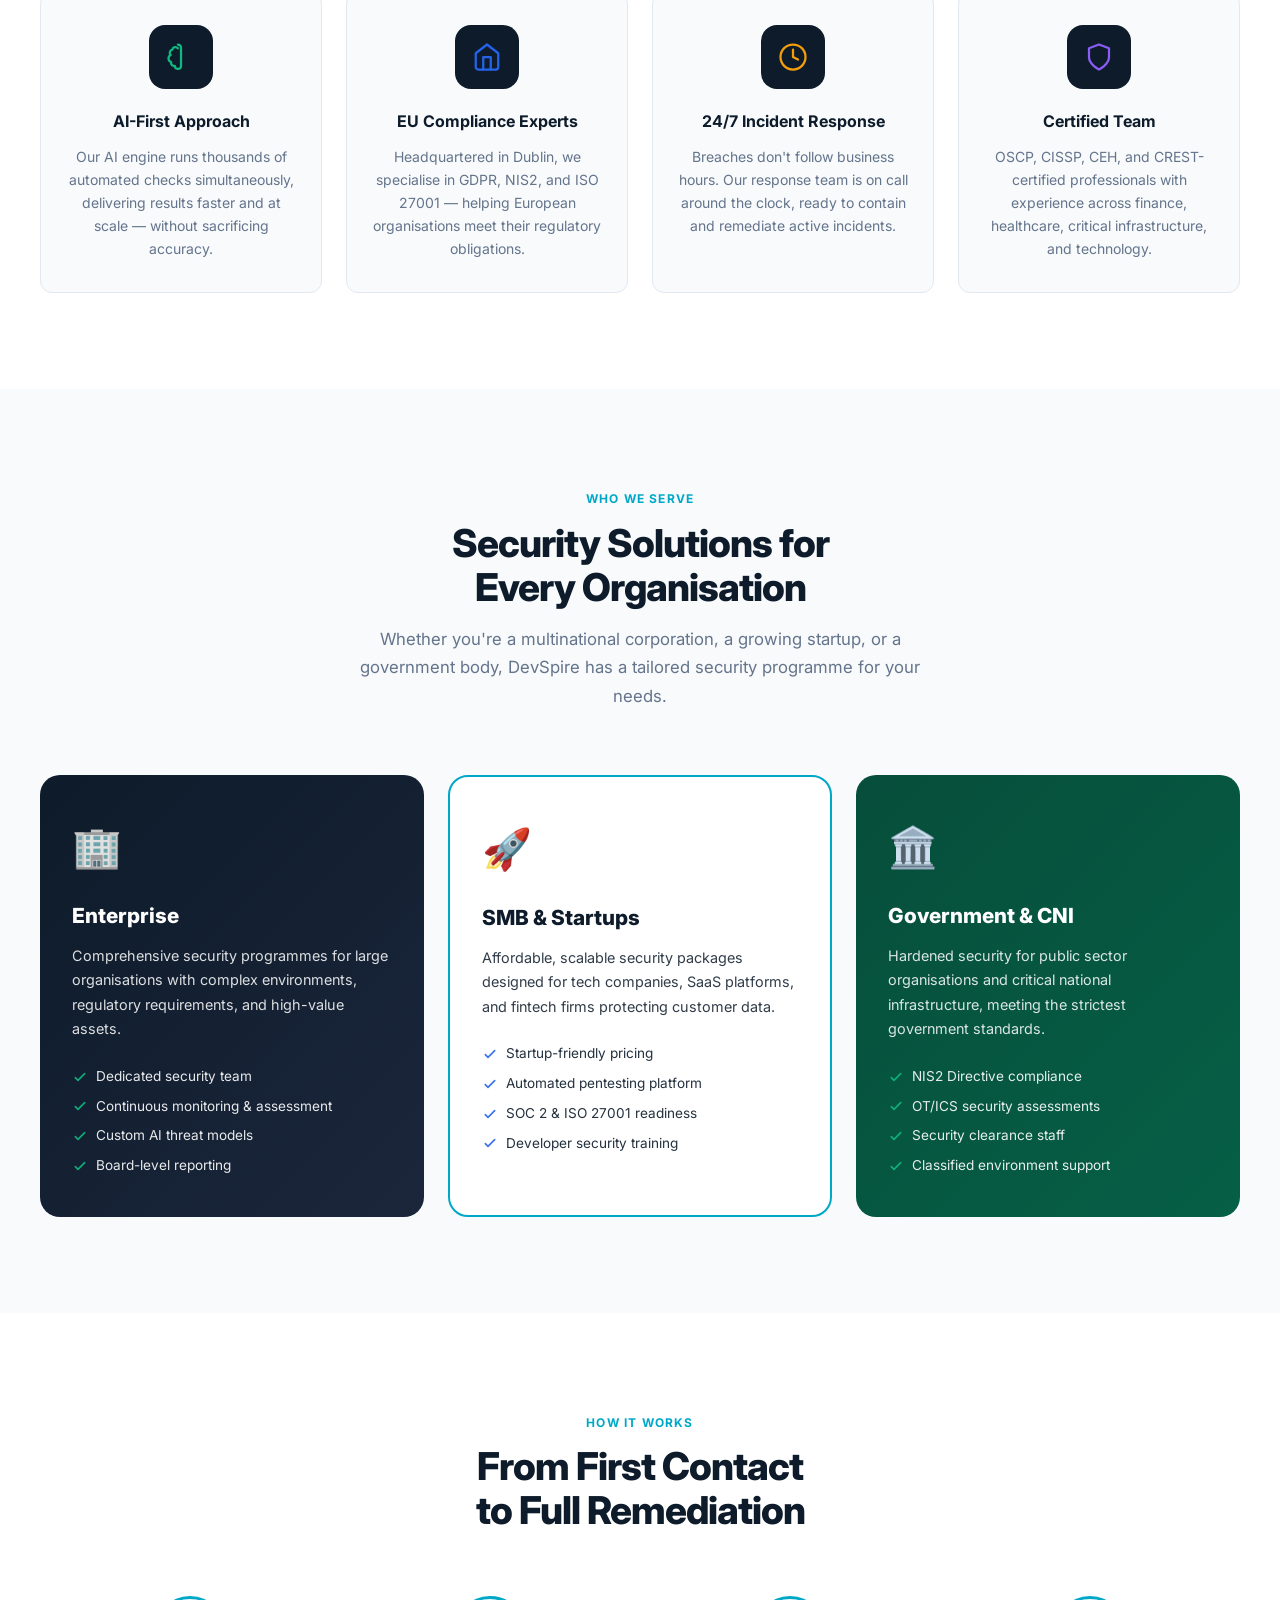
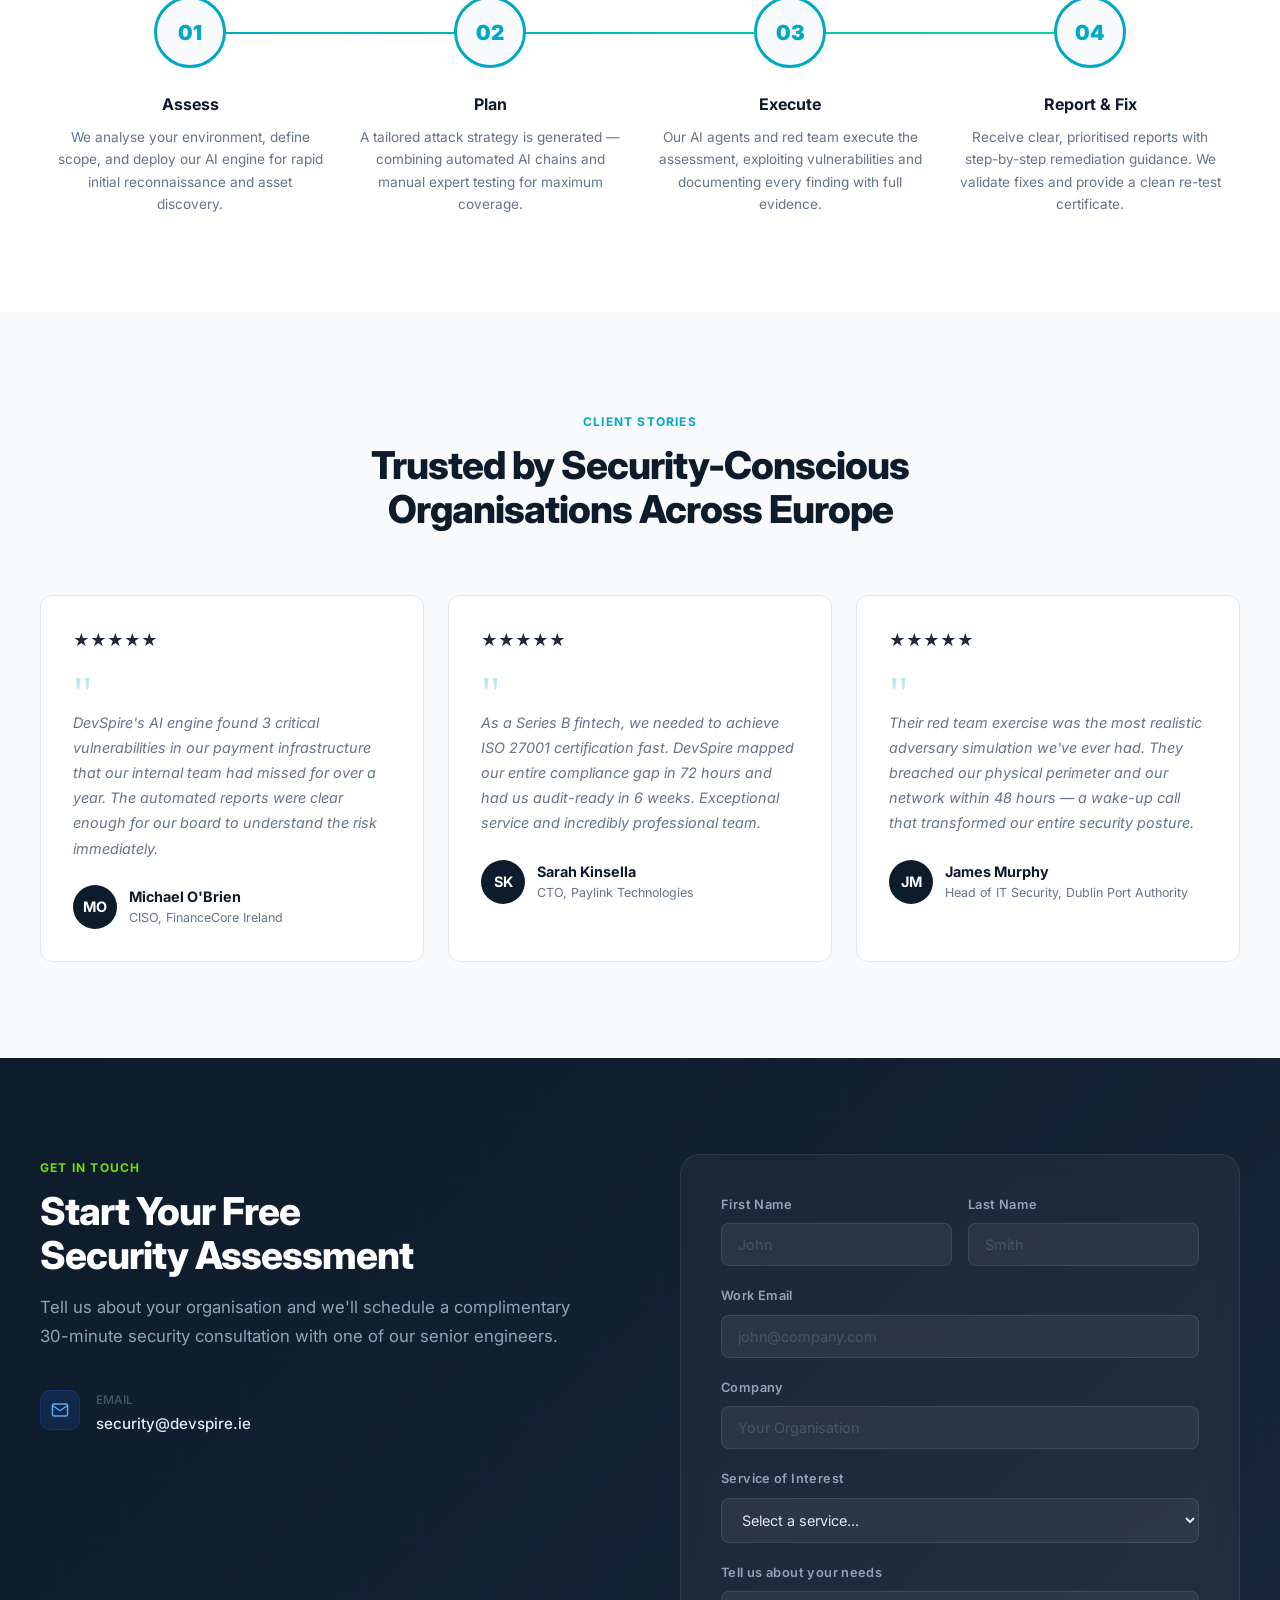
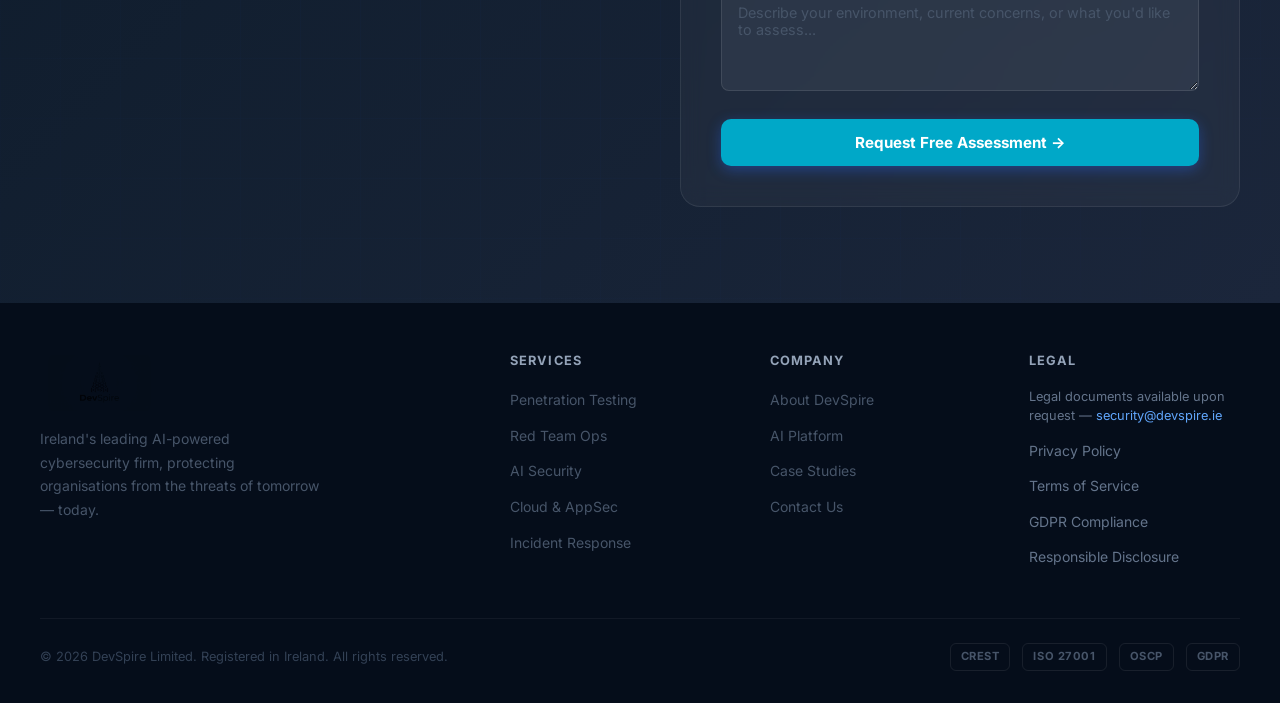
==== commit bfa80a6b: "fix: configure Vercel serverless functions for FastAPI backend - Add api/index.py as Vercel entry po" ====
--- a/index.html
+++ b/index.html
@@ -1846,7 +1846,7 @@
   /* ── Terminal scanner (XSS-safe, graceful fallback) ── */
   const DEVSPIRE_API = window.location.hostname === 'localhost' || window.location.hostname === '127.0.0.1'
     ? 'http://localhost:5000'
-    : 'https://devspire-api.onrender.com';
+    : '';
 
   let activePoll = null;
 
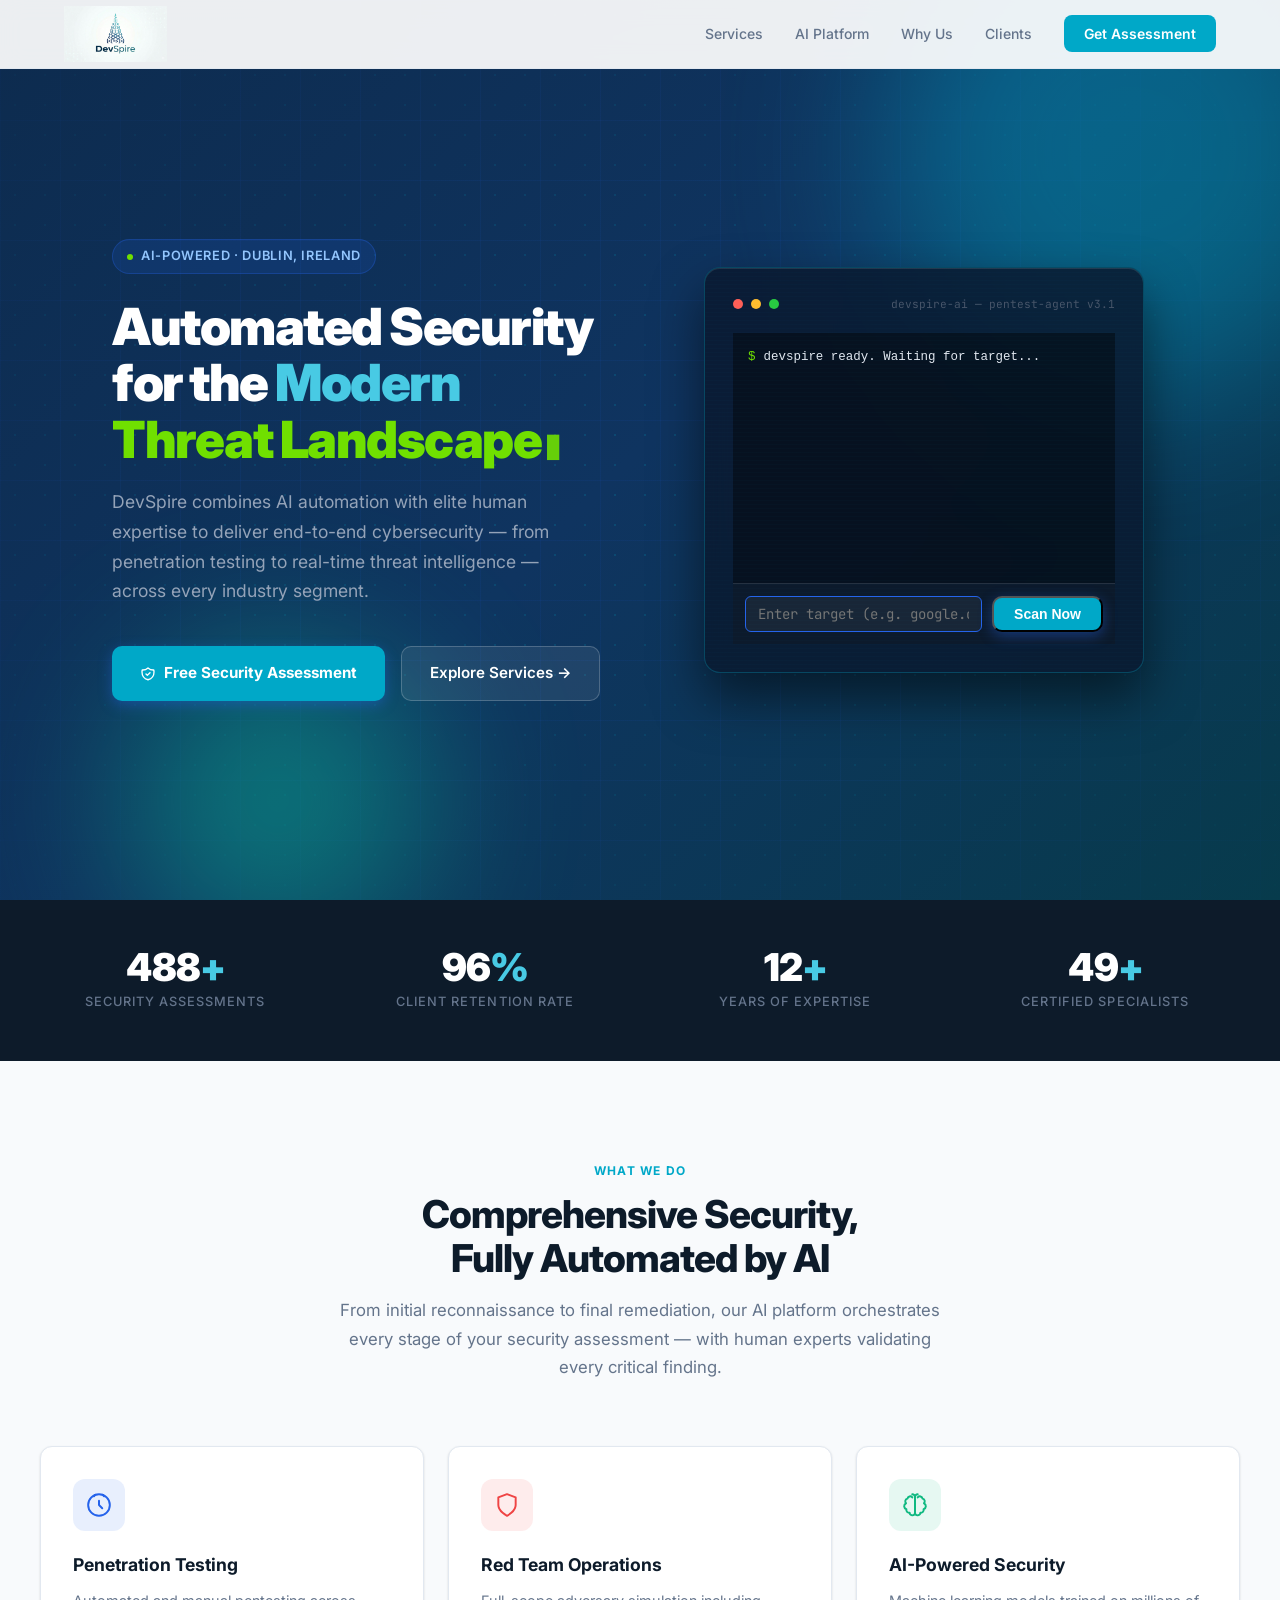
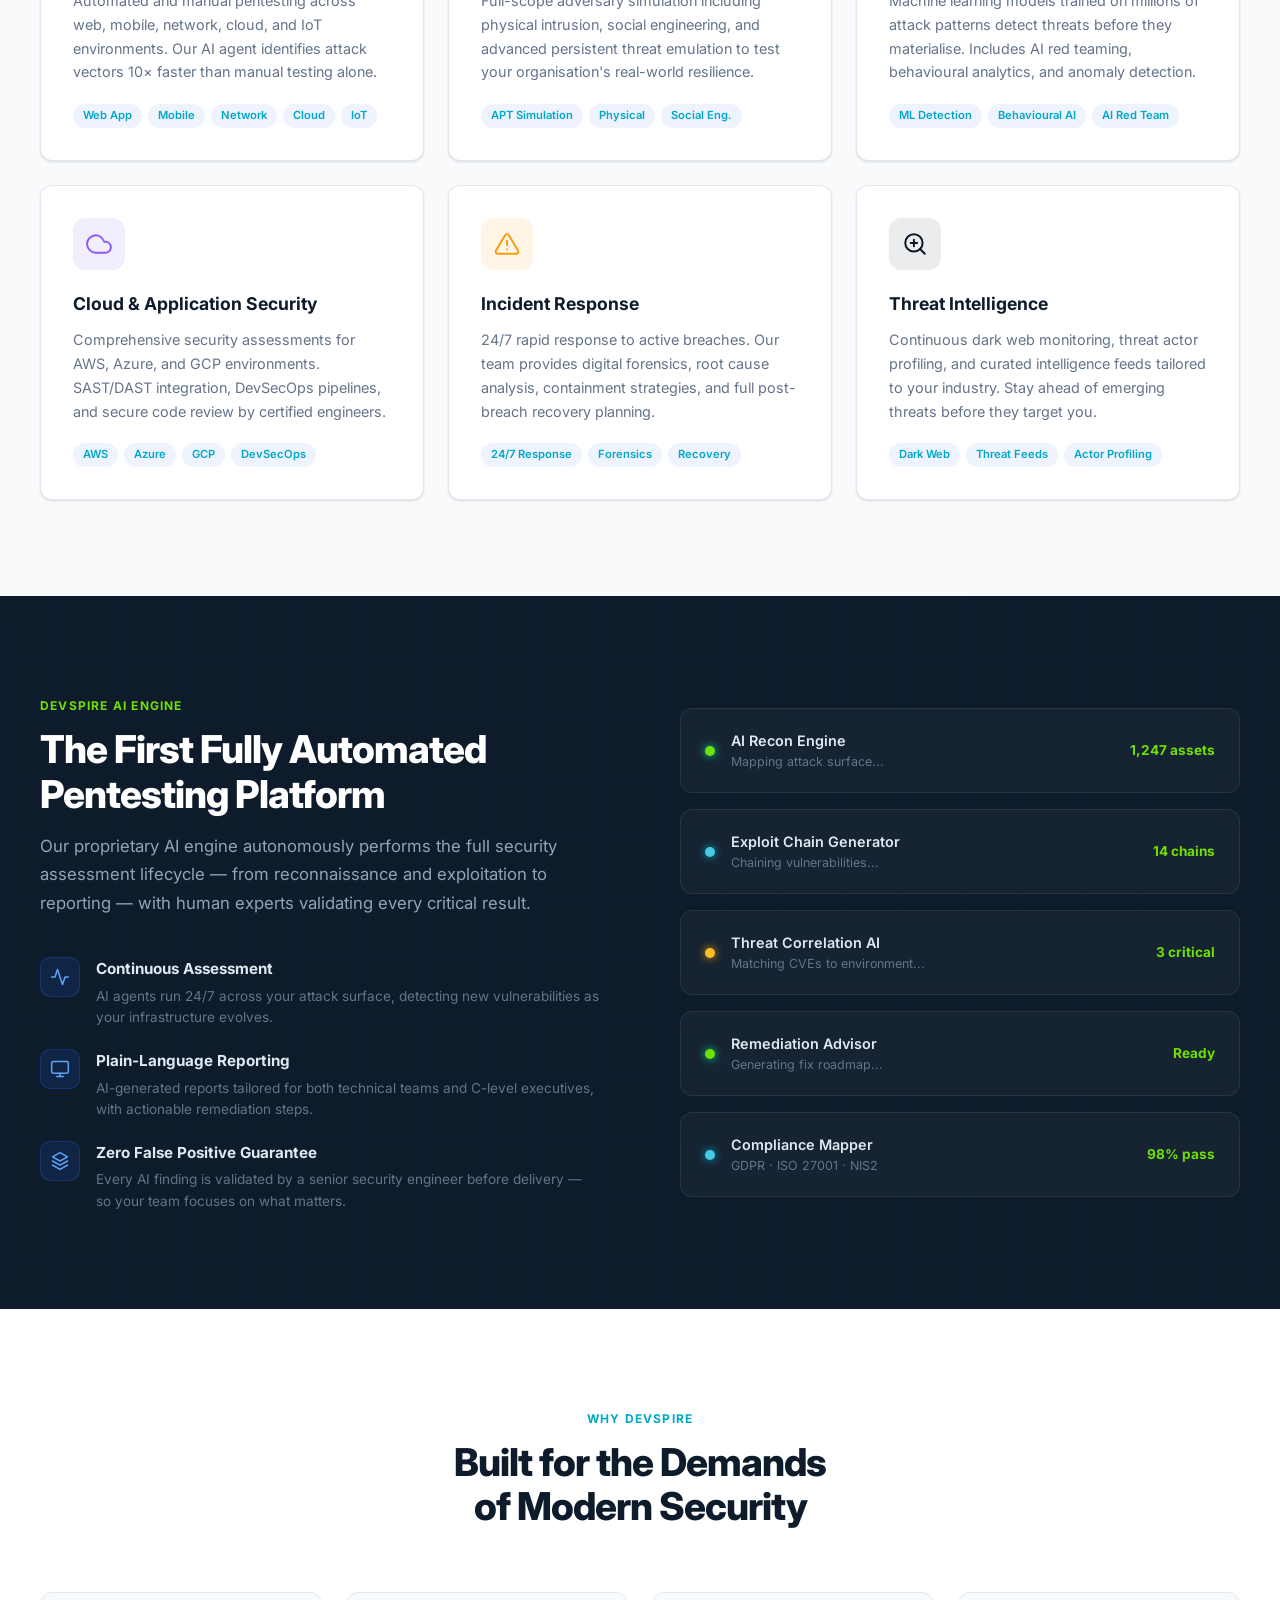
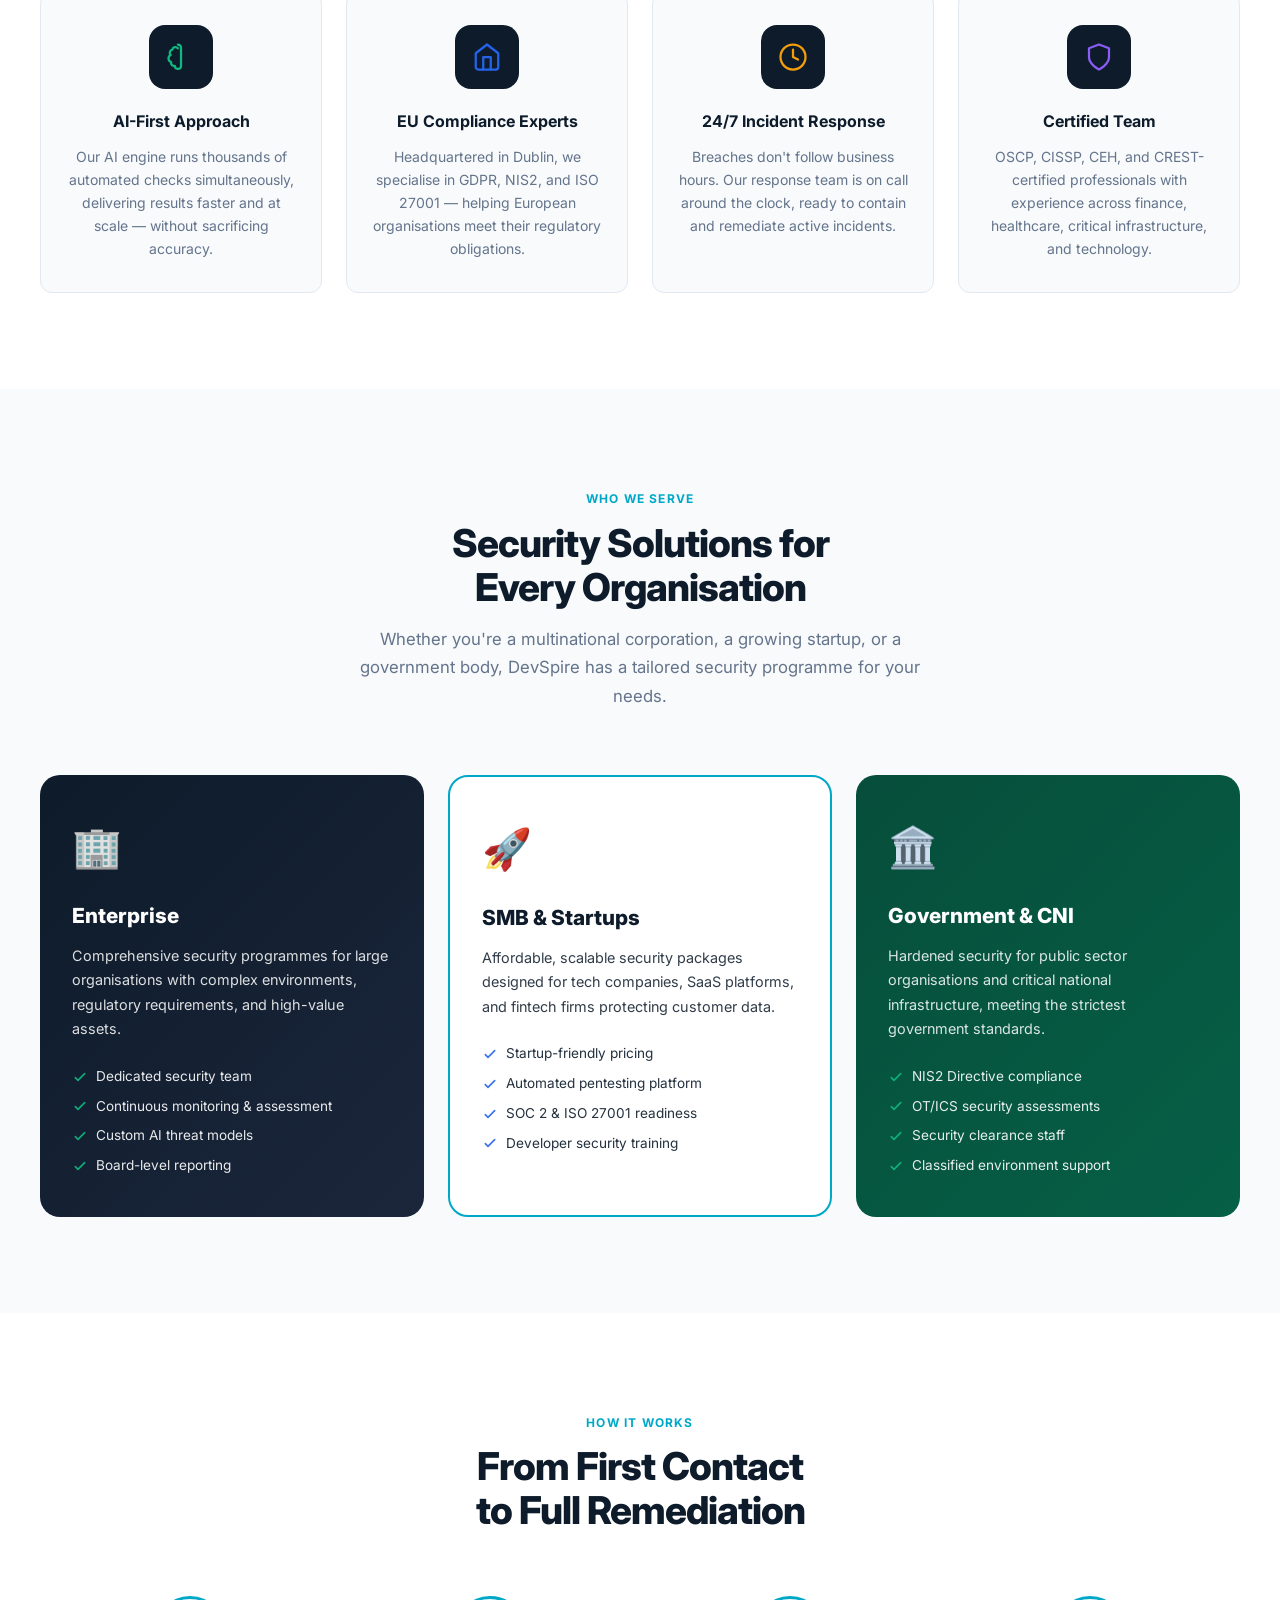
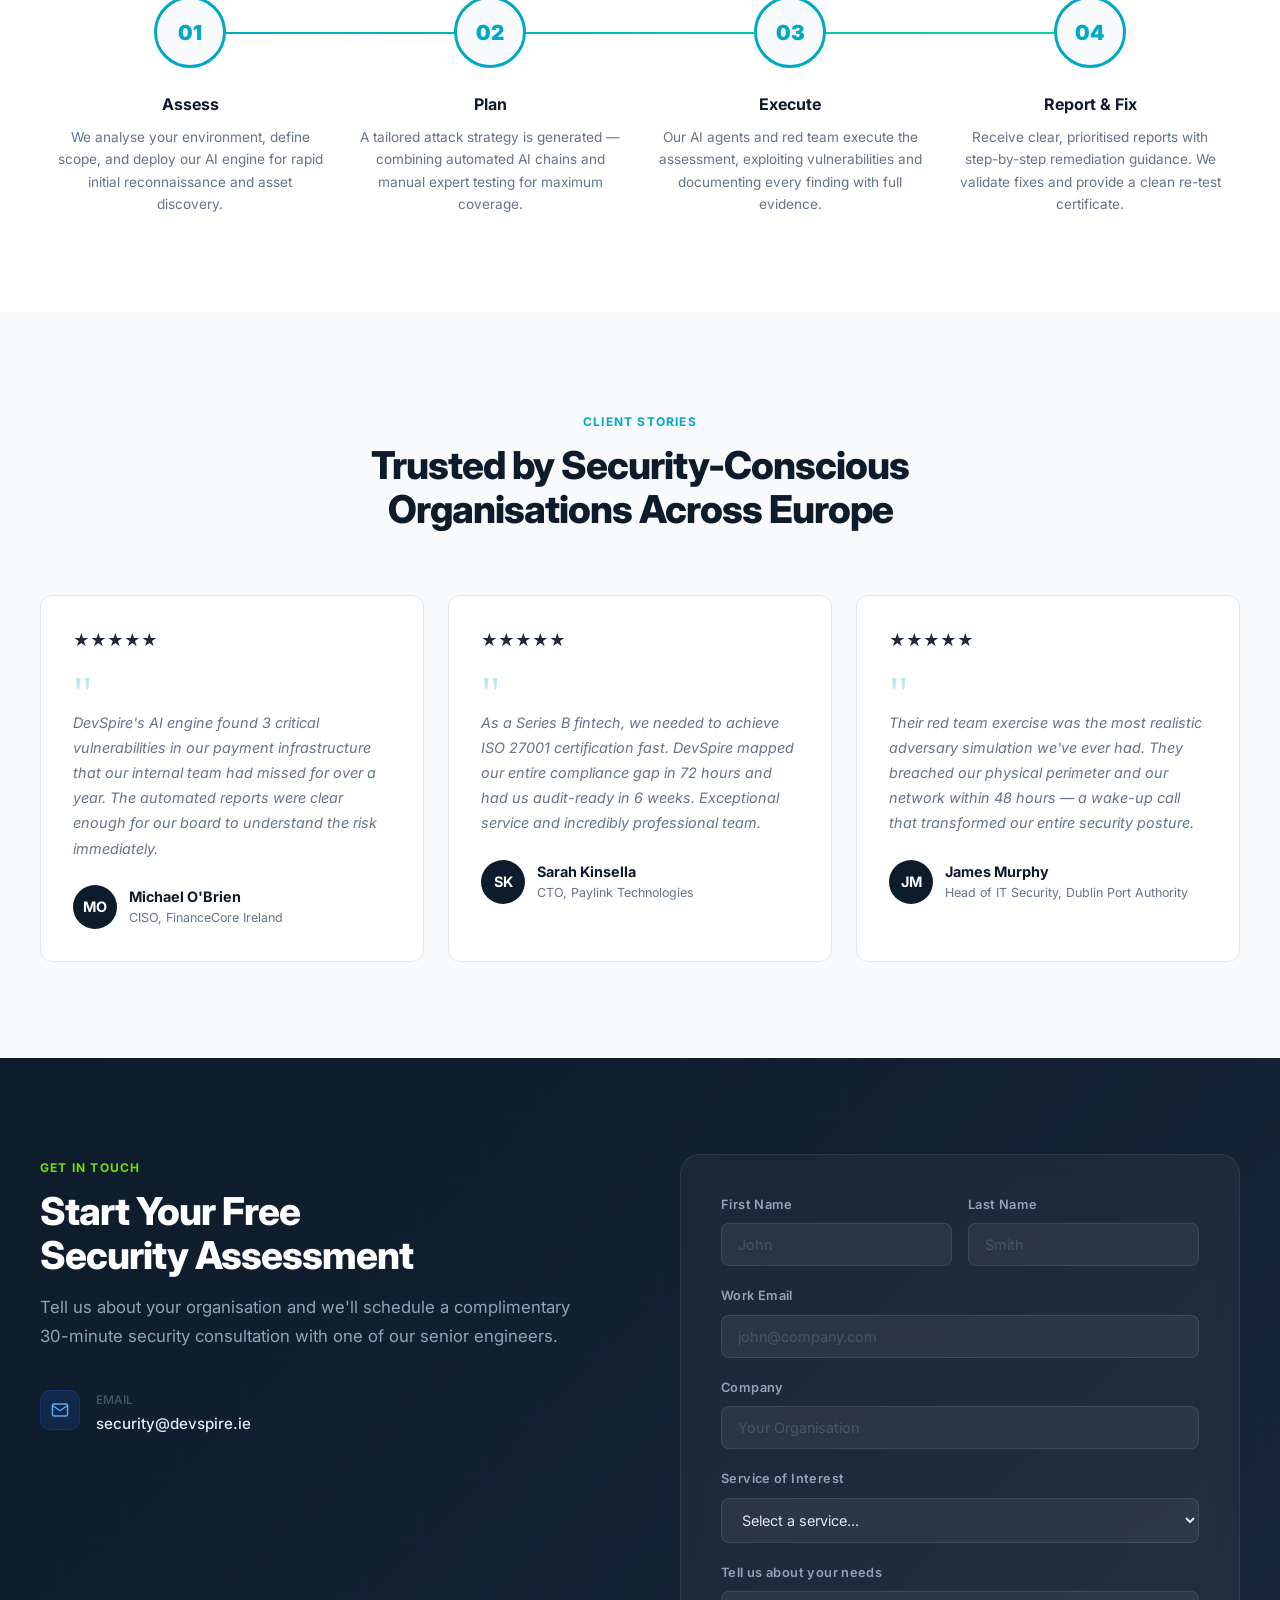
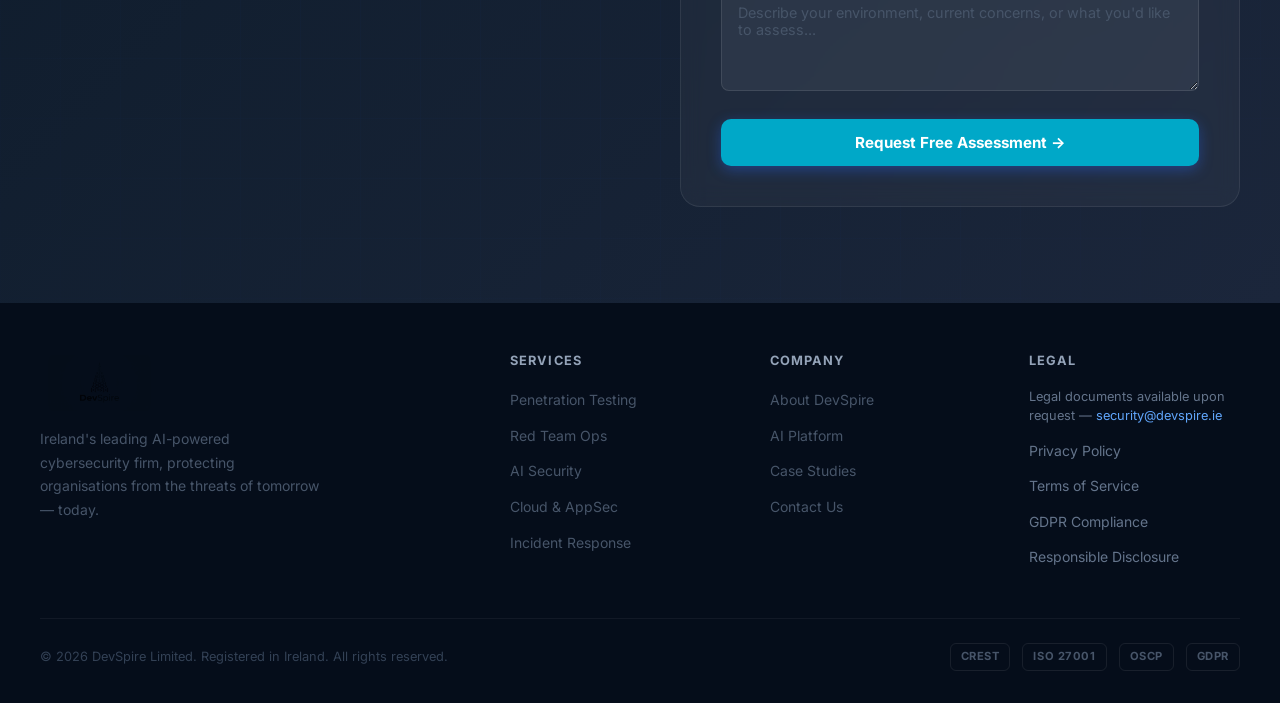
==== commit 7974b287: "fix: synchronous scan for Vercel serverless (stateless) - POST /api/scan runs scan inline and return" ====
--- a/index.html
+++ b/index.html
@@ -1883,88 +1883,76 @@
     addLine('Initialising AI threat model...');
 
     if (!DEVSPIRE_API) {
-      // Demo mode when no backend is configured
       await demoScan(addLine, target);
       return;
     }
 
     try {
+      addLine('Running 10 security modules in parallel...');
+      addLine('This may take 15-30 seconds...');
+
       const response = await fetch(DEVSPIRE_API + '/api/scan', {
         method: 'POST',
         headers: { 'Content-Type': 'application/json' },
         body: JSON.stringify({ target })
       });
-      const data = await response.json();
-      const scanId = data.scan_id;
-
-      activePoll = setInterval(async () => {
-        try {
-          const res = await fetch(DEVSPIRE_API + '/api/scan/' + encodeURIComponent(scanId));
-          const scanData = await res.json();
-
-          if (scanData.status === 'completed') {
-            clearInterval(activePoll);
-            activePoll = null;
-            addLine('Scan completed successfully!', 'success');
-            addLine('');
-
-            const summary = scanData.results.summary;
-            const modules = scanData.results.modules;
-
-            // Show summary
-            if (summary.critical > 0) addLine('CRITICAL: ' + summary.critical + ' findings', 'warn');
-            if (summary.high > 0) addLine('HIGH: ' + summary.high + ' findings', 'warn');
-            if (summary.medium > 0) addLine('MEDIUM: ' + summary.medium + ' findings', 'warn');
-            if (summary.low > 0) addLine('LOW: ' + summary.low + ' findings', 'output');
-            if (summary.info > 0) addLine('INFO: ' + summary.info + ' findings', 'output');
-
-            // Show open ports
-            const portData = modules.port_scan;
-            if (portData && portData.open_ports) {
-              addLine('Open ports: ' + portData.open_ports.map(p => p.port + ' (' + p.service + ')').join(', '));
-            }
-
-            // Show tech stack
-            const techData = modules.tech_detect;
-            if (techData && techData.technologies) {
-              const techs = Object.values(techData.technologies).flat();
-              if (techs.length) addLine('Technologies: ' + techs.join(', '));
-            }
-
-            // Show top findings
-            addLine('');
-            for (const [modName, modData] of Object.entries(modules)) {
-              if (modData.findings && modData.findings.length > 0) {
-                modData.findings.forEach(f => {
-                  const sevType = (f.severity === 'critical' || f.severity === 'high') ? 'warn' : 'output';
-                  addLine('[' + f.severity.toUpperCase() + '] ' + f.title, sevType);
-                });
-              }
-            }
-
-            addLine('');
-            addLine('Report generated — report_' + escapeHtml(scanId) + '.pdf', 'success');
-            const btn = document.createElement('button');
-            btn.textContent = 'Download PDF Report';
-            btn.className = 'btn-primary';
-            btn.style.marginTop = '10px';
-            btn.onclick = () => { window.location.href = DEVSPIRE_API + '/api/report/' + encodeURIComponent(scanId); };
-            termBody.appendChild(btn);
-          } else if (scanData.status === 'error') {
-            clearInterval(activePoll);
-            activePoll = null;
-            addLine('Scan failed: ' + (scanData.error || 'Unknown error'), 'warn');
-          } else {
-            addLine('Scanning... ' + (scanData.progress || 0) + '%');
+
+      if (!response.ok) {
+        const err = await response.json().catch(() => ({}));
+        addLine('Error: ' + (err.detail || 'Scan failed (' + response.status + ')'), 'warn');
+        return;
+      }
+
+      const scanData = await response.json();
+
+      if (scanData.status === 'completed') {
+        const scanId = scanData.scan_id;
+        addLine('Scan completed successfully!', 'success');
+        addLine('');
+
+        const summary = scanData.results.summary;
+        const modules = scanData.results.modules;
+
+        if (summary.critical > 0) addLine('CRITICAL: ' + summary.critical + ' findings', 'warn');
+        if (summary.high > 0) addLine('HIGH: ' + summary.high + ' findings', 'warn');
+        if (summary.medium > 0) addLine('MEDIUM: ' + summary.medium + ' findings', 'warn');
+        if (summary.low > 0) addLine('LOW: ' + summary.low + ' findings', 'output');
+        if (summary.info > 0) addLine('INFO: ' + summary.info + ' findings', 'output');
+
+        const portData = modules.port_scan;
+        if (portData && portData.open_ports && portData.open_ports.length) {
+          addLine('Open ports: ' + portData.open_ports.map(p => p.port + ' (' + p.service + ')').join(', '));
+        }
+
+        const techData = modules.tech_detect;
+        if (techData && techData.technologies) {
+          const techs = Object.values(techData.technologies).flat();
+          if (techs.length) addLine('Technologies: ' + techs.join(', '));
+        }
+
+        addLine('');
+        for (const [modName, modData] of Object.entries(modules)) {
+          if (modData.findings && modData.findings.length > 0) {
+            modData.findings.forEach(f => {
+              const sevType = (f.severity === 'critical' || f.severity === 'high') ? 'warn' : 'output';
+              addLine('[' + f.severity.toUpperCase() + '] ' + f.title, sevType);
+            });
           }
-        } catch {
-          clearInterval(activePoll);
-          activePoll = null;
-          addLine('Connection lost during scan. Please retry.', 'warn');
         }
-      }, 3000);
-
-    } catch {
+
+        addLine('');
+        addLine('Report generated — report_' + escapeHtml(scanId) + '.pdf', 'success');
+        const btn = document.createElement('button');
+        btn.textContent = 'Download PDF Report';
+        btn.className = 'btn-primary';
+        btn.style.marginTop = '10px';
+        btn.onclick = () => { window.location.href = DEVSPIRE_API + '/api/report/' + encodeURIComponent(scanId); };
+        termBody.appendChild(btn);
+      } else if (scanData.status === 'error') {
+        addLine('Scan failed: ' + (scanData.error || 'Unknown error'), 'warn');
+      }
+
+    } catch (e) {
       addLine('Could not reach DevSpire API. Running demo scan...', 'warn');
       await demoScan(addLine, target);
     }
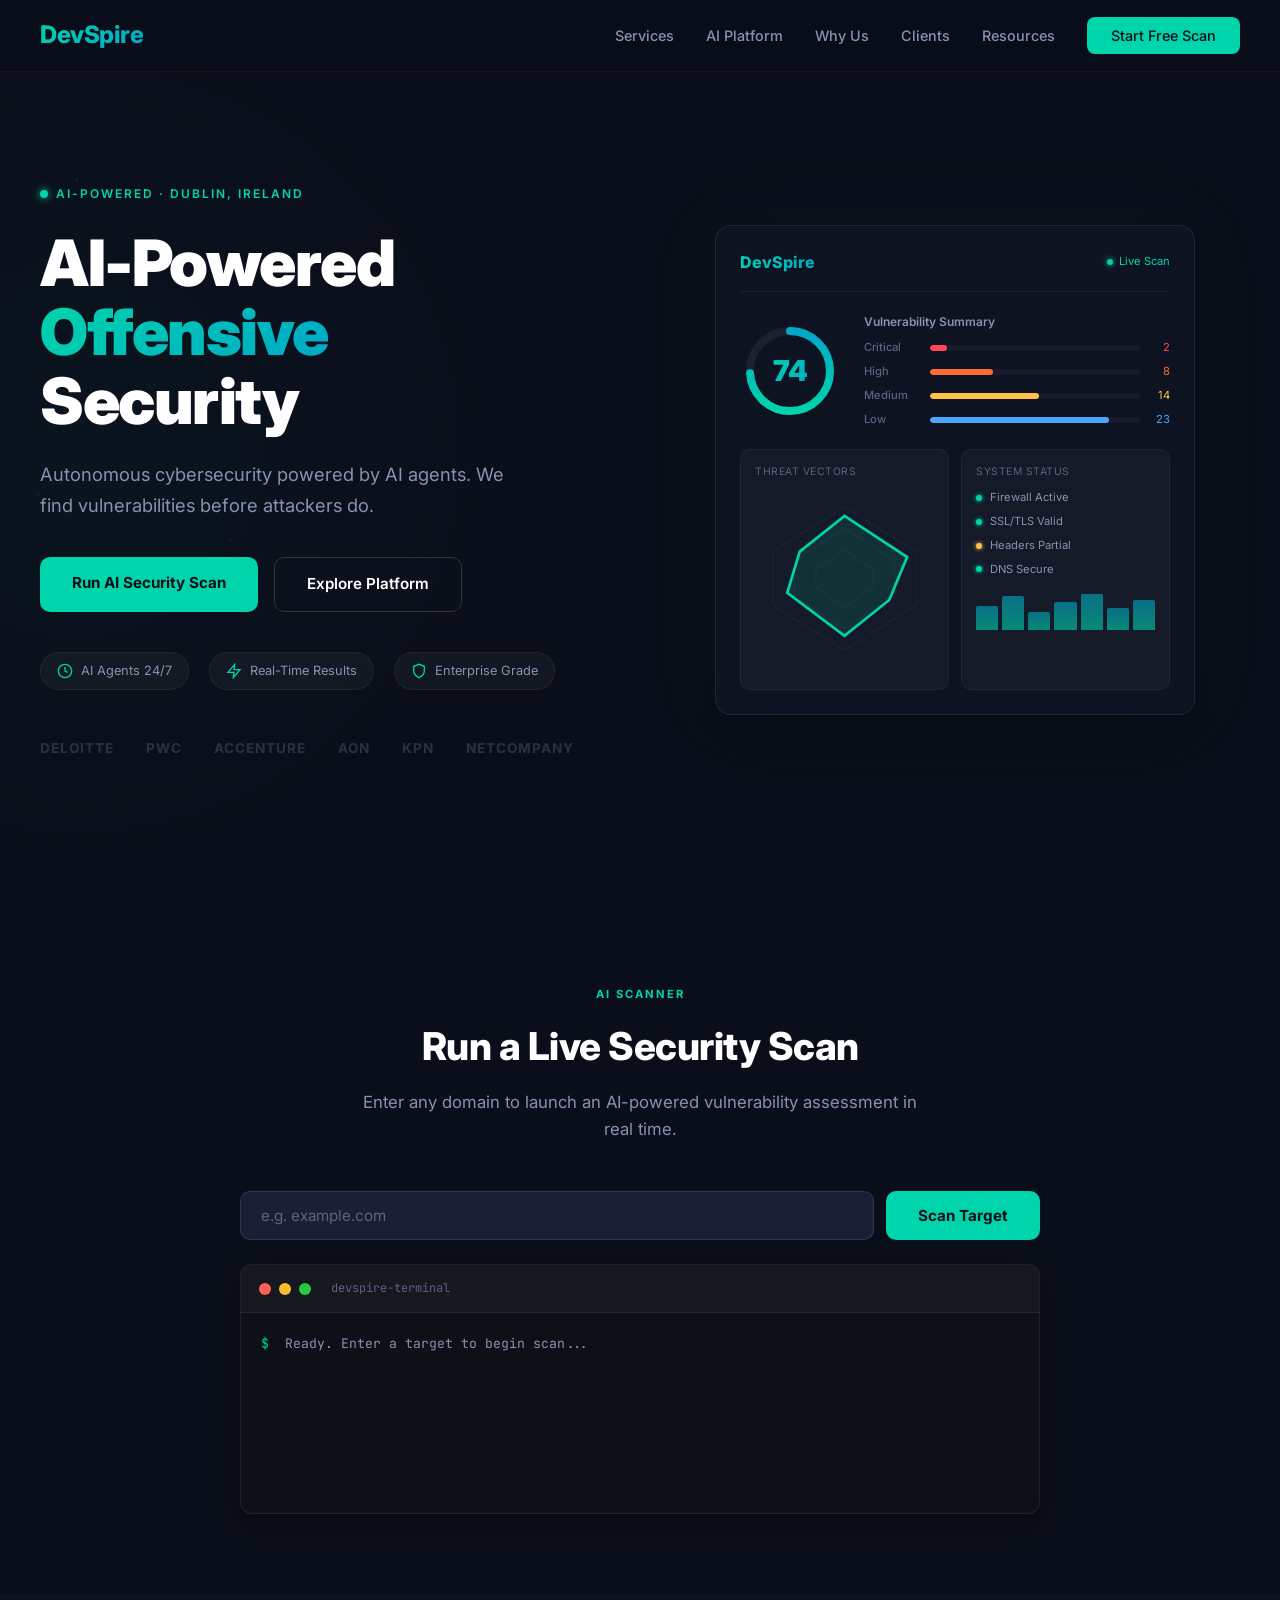
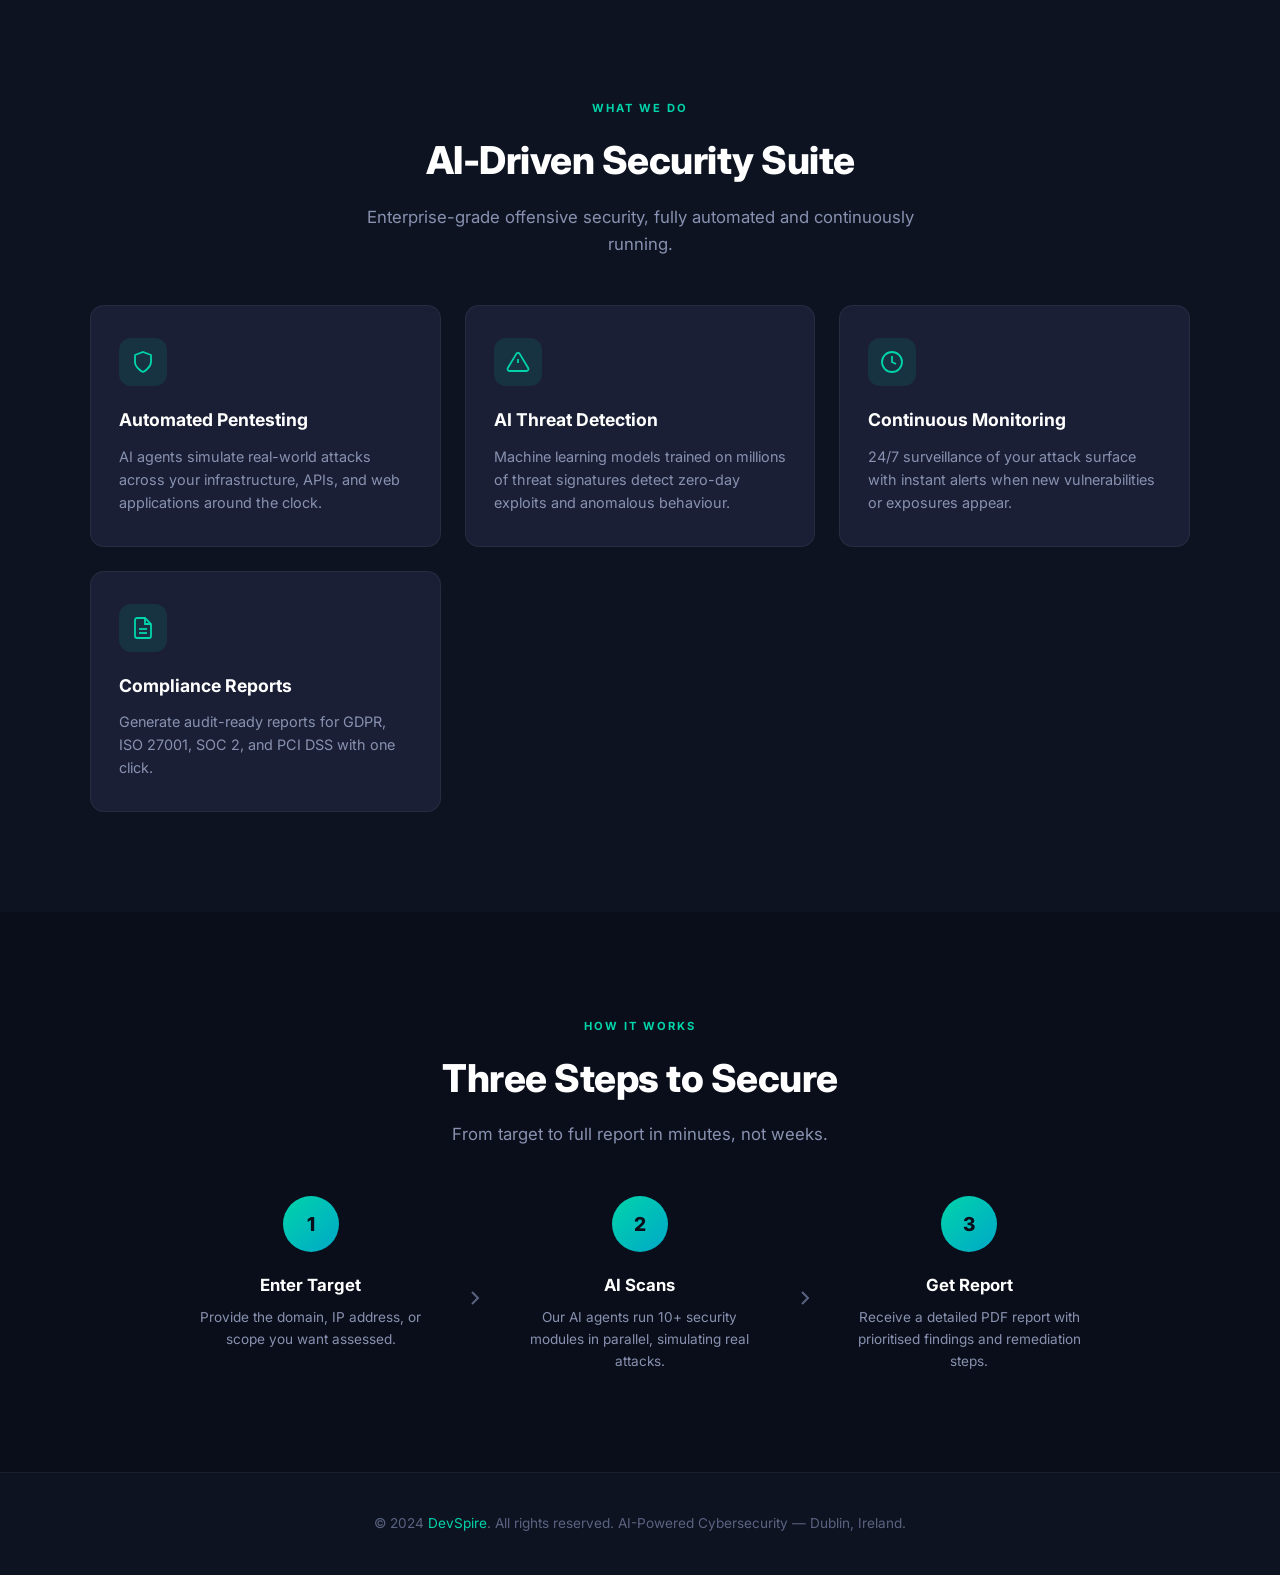
==== commit e6ef5814: "redesign: dark theme UI matching reference design - Dark navy/black theme with teal/cyan accents - D" ====
--- a/index.html
+++ b/index.html
@@ -28,1972 +28,1015 @@
   <link rel="preconnect" href="https://fonts.googleapis.com" />
   <link rel="preconnect" href="https://fonts.gstatic.com" crossorigin />
   <link href="https://fonts.googleapis.com/css2?family=Inter:wght@300;400;500;600;700;800;900&family=JetBrains+Mono:wght@400;500;700&display=swap" rel="stylesheet" />
+
   <style>
     *, *::before, *::after { box-sizing: border-box; margin: 0; padding: 0; }
 
+    :root {
+      --bg-primary: #0a0e1a;
+      --bg-secondary: #0d1321;
+      --bg-card: #1a1f35;
+      --bg-card-hover: #222842;
+      --accent: #00d4aa;
+      --accent-secondary: #00a8c8;
+      --accent-glow: rgba(0, 212, 170, 0.15);
+      --text-primary: #ffffff;
+      --text-secondary: #8892b0;
+      --text-muted: #5a6380;
+      --red: #ff4757;
+      --orange: #ff6b35;
+      --yellow: #ffc048;
+      --blue: #4da6ff;
+      --green: #00d4aa;
+      --terminal-bg: #0d1117;
+      --font-sans: 'Inter', -apple-system, BlinkMacSystemFont, sans-serif;
+      --font-mono: 'JetBrains Mono', 'Fira Code', monospace;
+    }
+
+    html { scroll-behavior: smooth; }
+
+    body {
+      font-family: var(--font-sans);
+      background: var(--bg-primary);
+      color: var(--text-primary);
+      line-height: 1.6;
+      overflow-x: hidden;
+    }
+
+    a { color: inherit; text-decoration: none; }
+
     /* ── SKIP LINK ── */
     .skip-link {
-      position: absolute;
-      top: -100%;
-      left: 16px;
-      z-index: 10000;
-      background: var(--navy, #0D1B2A);
-      color: #fff;
-      padding: 12px 24px;
-      border-radius: 0 0 8px 8px;
-      font-weight: 600;
-      text-decoration: none;
+      position: absolute; top: -100%; left: 16px; z-index: 10000;
+      background: var(--bg-secondary); color: #fff; padding: 12px 24px;
+      border-radius: 0 0 8px 8px; font-weight: 600; text-decoration: none;
       transition: top .2s;
     }
-    .skip-link:focus {
-      top: 0;
-    }
-
-    /* ── SR-ONLY ── */
-    .sr-only {
-      position: absolute;
-      width: 1px; height: 1px;
-      padding: 0; margin: -1px;
-      overflow: hidden;
-      clip: rect(0,0,0,0);
-      white-space: nowrap;
-      border: 0;
-    }
-
-    /* ── FOCUS VISIBLE ── */
-    :focus-visible {
-      outline: 2px solid var(--blue, #00A8C8);
-      outline-offset: 2px;
-    }
-
-    :root {
-      --navy: #0D1B2A;
-      --navy-mid: #1B263B;
-      --blue: #00A8C8;
-      --blue-light: #48CAE4;
-      --emerald: #06D6A0;
-      --emerald-light: #70E000;
-      --bg: #FFFFFF;
-      --bg-alt: #F8FAFC;
-      --bg-dark: #F1F5F9;
-      --text: #1E293B;
-      --text-muted: #64748B;
-      --border: #E2E8F0;
-      --shadow-sm: 0 1px 3px rgba(0,0,0,.08), 0 1px 2px rgba(0,0,0,.06);
-      --shadow: 0 4px 6px -1px rgba(0,0,0,.1), 0 2px 4px -1px rgba(0,0,0,.06);
-      --shadow-lg: 0 10px 15px -3px rgba(0,0,0,.1), 0 4px 6px -2px rgba(0,0,0,.05);
-      --shadow-xl: 0 20px 25px -5px rgba(0,0,0,.1), 0 10px 10px -5px rgba(0,0,0,.04);
-      --radius: 12px;
-      --radius-lg: 20px;
-    }
-
-    /* Noise Overlay */
-    body::before {
-      content: "";
-      position: fixed;
-      top: 0; left: 0;
-      width: 100%; height: 100%;
-      background: url('https://grainy-gradients.vercel.app/noise.svg');
-      opacity: 0.03;
-      pointer-events: none;
-      z-index: 9999;
-    }
-
-    html { scroll-behavior: smooth; }
-
-    body {
-      font-family: 'Inter', system-ui, sans-serif;
-      background: var(--bg);
-      color: var(--text);
-      line-height: 1.6;
-      overflow-x: hidden;
-    }
+    .skip-link:focus { top: 0; }
 
     /* ── NAVBAR ── */
-    nav {
-      position: fixed;
-      top: 0; left: 0; right: 0;
-      z-index: 1000;
-      background: rgba(255,255,255,.92);
-      backdrop-filter: blur(12px);
-      -webkit-backdrop-filter: blur(12px);
-      border-bottom: 1px solid var(--border);
-      transition: box-shadow .3s;
-    }
-    nav.scrolled { box-shadow: var(--shadow); }
-
-    .nav-inner {
-      max-width: 1200px;
-      margin: 0 auto;
-      padding: 0 24px;
-      height: 68px;
-      display: flex;
-      align-items: center;
-      justify-content: space-between;
-    }
-
-    .logo {
-      display: flex;
-      align-items: center;
-      gap: 10px;
-      text-decoration: none;
-    }
-    .logo-icon {
-      width: 36px; height: 36px;
-      background: var(--navy);
-      border-radius: 8px;
+    .navbar {
+      position: fixed; top: 0; left: 0; right: 0; z-index: 1000;
+      background: rgba(10, 14, 26, 0.85);
+      backdrop-filter: blur(20px);
+      border-bottom: 1px solid rgba(255,255,255,0.05);
+      padding: 0 40px;
+      height: 72px;
+      display: flex; align-items: center; justify-content: space-between;
+    }
+
+    .nav-logo {
+      font-size: 1.5rem; font-weight: 800; letter-spacing: -0.5px;
+      background: linear-gradient(135deg, var(--accent), var(--accent-secondary));
+      -webkit-background-clip: text; -webkit-text-fill-color: transparent;
+      background-clip: text;
+    }
+
+    .nav-links {
+      display: flex; align-items: center; gap: 32px; list-style: none;
+    }
+
+    .nav-links a {
+      font-size: 0.9rem; font-weight: 500; color: var(--text-secondary);
+      transition: color 0.3s;
+    }
+    .nav-links a:hover { color: var(--text-primary); }
+
+    .nav-cta {
+      background: var(--accent); color: var(--bg-primary) !important;
+      padding: 10px 24px; border-radius: 8px; font-weight: 600;
+      transition: transform 0.2s, box-shadow 0.3s;
+      -webkit-text-fill-color: var(--bg-primary) !important;
+    }
+    .nav-cta:hover {
+      transform: translateY(-1px);
+      box-shadow: 0 4px 20px rgba(0, 212, 170, 0.3);
+    }
+
+    .mobile-toggle {
+      display: none; background: none; border: none; cursor: pointer;
+      flex-direction: column; gap: 5px;
+    }
+    .mobile-toggle span {
+      width: 24px; height: 2px; background: var(--text-primary);
+      transition: 0.3s;
+    }
+
+    /* ── HERO ── */
+    .hero {
+      min-height: 100vh; padding: 120px 40px 80px;
       display: flex; align-items: center; justify-content: center;
-    }
-    .logo-icon svg { width: 20px; height: 20px; }
-    .logo-name {
-      font-size: 1.2rem;
-      font-weight: 800;
-      color: var(--navy);
-      letter-spacing: -.5px;
-    }
-    .logo-name span { color: var(--blue); }
-
-    .nav-links {
-      display: flex;
-      align-items: center;
-      gap: 32px;
-      list-style: none;
-    }
-    .nav-links a {
-      font-size: .875rem;
-      font-weight: 500;
+      position: relative; overflow: hidden;
+    }
+
+    .hero::before {
+      content: '';
+      position: absolute; top: 0; left: 0; width: 60%; height: 100%;
+      background:
+        radial-gradient(2px 2px at 10% 20%, rgba(0,212,170,0.15) 0%, transparent 100%),
+        radial-gradient(2px 2px at 25% 45%, rgba(0,168,200,0.1) 0%, transparent 100%),
+        radial-gradient(1.5px 1.5px at 15% 70%, rgba(0,212,170,0.12) 0%, transparent 100%),
+        radial-gradient(1px 1px at 35% 15%, rgba(0,168,200,0.08) 0%, transparent 100%),
+        radial-gradient(2px 2px at 5% 55%, rgba(0,212,170,0.1) 0%, transparent 100%),
+        radial-gradient(1.5px 1.5px at 40% 80%, rgba(0,168,200,0.06) 0%, transparent 100%),
+        radial-gradient(1px 1px at 20% 35%, rgba(0,212,170,0.08) 0%, transparent 100%),
+        radial-gradient(2px 2px at 30% 60%, rgba(0,168,200,0.1) 0%, transparent 100%),
+        radial-gradient(1px 1px at 45% 25%, rgba(0,212,170,0.06) 0%, transparent 100%),
+        radial-gradient(1.5px 1.5px at 8% 85%, rgba(0,168,200,0.08) 0%, transparent 100%),
+        radial-gradient(600px 600px at 10% 50%, rgba(0,212,170,0.03) 0%, transparent 70%);
+      pointer-events: none; z-index: 0;
+    }
+
+    .hero-inner {
+      max-width: 1280px; width: 100%; margin: 0 auto;
+      display: grid; grid-template-columns: 1fr 1fr; gap: 60px;
+      align-items: center; position: relative; z-index: 1;
+    }
+
+    .hero-tag {
+      display: inline-flex; align-items: center; gap: 8px;
+      font-size: 0.75rem; font-weight: 600; letter-spacing: 2px;
+      color: var(--accent); text-transform: uppercase;
+      margin-bottom: 24px;
+    }
+    .hero-tag::before {
+      content: ''; width: 8px; height: 8px; border-radius: 50%;
+      background: var(--accent);
+      box-shadow: 0 0 8px var(--accent);
+    }
+
+    .hero-headline {
+      font-size: clamp(2.8rem, 5vw, 4.2rem);
+      font-weight: 900; line-height: 1.08;
+      letter-spacing: -1.5px; margin-bottom: 24px;
+    }
+
+    .hero-headline .gradient-text {
+      background: linear-gradient(135deg, var(--accent), var(--accent-secondary));
+      -webkit-background-clip: text; -webkit-text-fill-color: transparent;
+      background-clip: text;
+    }
+
+    .hero-subtitle {
+      font-size: 1.15rem; color: var(--text-secondary);
+      max-width: 480px; margin-bottom: 36px; line-height: 1.7;
+    }
+
+    .hero-buttons {
+      display: flex; gap: 16px; margin-bottom: 40px; flex-wrap: wrap;
+    }
+
+    .btn-primary {
+      background: var(--accent); color: var(--bg-primary);
+      padding: 14px 32px; border-radius: 10px; font-weight: 700;
+      font-size: 0.95rem; border: none; cursor: pointer;
+      transition: transform 0.2s, box-shadow 0.3s;
+      font-family: var(--font-sans);
+    }
+    .btn-primary:hover {
+      transform: translateY(-2px);
+      box-shadow: 0 8px 30px rgba(0, 212, 170, 0.3);
+    }
+
+    .btn-outline {
+      background: transparent; color: var(--text-primary);
+      padding: 14px 32px; border-radius: 10px; font-weight: 600;
+      font-size: 0.95rem; border: 1px solid rgba(255,255,255,0.15);
+      cursor: pointer; transition: all 0.3s;
+      font-family: var(--font-sans);
+    }
+    .btn-outline:hover {
+      border-color: var(--accent);
+      background: rgba(0, 212, 170, 0.05);
+    }
+
+    .hero-features {
+      display: flex; gap: 20px; margin-bottom: 48px; flex-wrap: wrap;
+    }
+
+    .feature-tag {
+      display: flex; align-items: center; gap: 8px;
+      font-size: 0.8rem; color: var(--text-secondary);
+      background: rgba(255,255,255,0.04);
+      padding: 8px 16px; border-radius: 20px;
+      border: 1px solid rgba(255,255,255,0.06);
+    }
+    .feature-tag svg {
+      width: 16px; height: 16px; stroke: var(--accent);
+      fill: none; stroke-width: 2;
+    }
+
+    .partner-logos {
+      display: flex; gap: 32px; align-items: center; flex-wrap: wrap;
+    }
+    .partner-logos span {
+      font-size: 0.85rem; font-weight: 700; letter-spacing: 1px;
+      text-transform: uppercase; color: var(--text-muted); opacity: 0.4;
+      transition: opacity 0.3s;
+    }
+    .partner-logos span:hover { opacity: 0.7; }
+
+    /* ── DASHBOARD MOCKUP ── */
+    .dashboard-wrapper {
+      position: relative;
+      display: flex; justify-content: center;
+    }
+
+    .dashboard-glow {
+      position: absolute; top: 50%; left: 50%;
+      transform: translate(-50%, -50%);
+      width: 500px; height: 500px;
+      background: radial-gradient(circle, rgba(0,212,170,0.12) 0%, rgba(0,168,200,0.06) 40%, transparent 70%);
+      border-radius: 50%; pointer-events: none; z-index: 0;
+    }
+
+    .dashboard {
+      position: relative; z-index: 1;
+      background: var(--bg-secondary);
+      border: 1px solid rgba(255,255,255,0.08);
+      border-radius: 16px; padding: 24px;
+      width: 100%; max-width: 480px;
+      box-shadow: 0 20px 60px rgba(0,0,0,0.4), 0 0 80px rgba(0,212,170,0.06);
+    }
+
+    .dash-header {
+      display: flex; align-items: center; justify-content: space-between;
+      margin-bottom: 20px; padding-bottom: 16px;
+      border-bottom: 1px solid rgba(255,255,255,0.06);
+    }
+    .dash-logo {
+      font-weight: 800; font-size: 1rem;
+      background: linear-gradient(135deg, var(--accent), var(--accent-secondary));
+      -webkit-background-clip: text; -webkit-text-fill-color: transparent;
+      background-clip: text;
+    }
+    .dash-status {
+      display: flex; align-items: center; gap: 6px;
+      font-size: 0.7rem; color: var(--accent);
+    }
+    .dash-status::before {
+      content: ''; width: 6px; height: 6px; border-radius: 50%;
+      background: var(--accent);
+      box-shadow: 0 0 6px var(--accent);
+      animation: pulse-dot 2s infinite;
+    }
+    @keyframes pulse-dot {
+      0%, 100% { opacity: 1; }
+      50% { opacity: 0.4; }
+    }
+
+    .score-section {
+      display: flex; align-items: center; gap: 24px;
+      margin-bottom: 20px;
+    }
+
+    .score-gauge {
+      position: relative; width: 100px; height: 100px;
+    }
+    .score-gauge svg { width: 100px; height: 100px; transform: rotate(-90deg); }
+    .score-gauge .track {
+      fill: none; stroke: rgba(255,255,255,0.06); stroke-width: 8;
+    }
+    .score-gauge .fill {
+      fill: none; stroke: url(#scoreGrad); stroke-width: 8;
+      stroke-linecap: round;
+      stroke-dasharray: 251; stroke-dashoffset: 65;
+      transition: stroke-dashoffset 1s ease;
+    }
+    .score-number {
+      position: absolute; top: 50%; left: 50%;
+      transform: translate(-50%, -50%);
+      font-size: 1.8rem; font-weight: 900;
+      background: linear-gradient(135deg, var(--accent), var(--accent-secondary));
+      -webkit-background-clip: text; -webkit-text-fill-color: transparent;
+      background-clip: text;
+    }
+    .score-label {
+      font-size: 0.65rem; color: var(--text-muted);
+      text-transform: uppercase; letter-spacing: 1px;
+    }
+    .score-details { flex: 1; }
+    .score-details .score-title {
+      font-size: 0.75rem; color: var(--text-secondary);
+      margin-bottom: 8px; font-weight: 600;
+    }
+
+    .vuln-bars { display: flex; flex-direction: column; gap: 6px; }
+    .vuln-row {
+      display: flex; align-items: center; gap: 10px;
+      font-size: 0.7rem;
+    }
+    .vuln-label {
+      width: 56px; color: var(--text-muted); font-weight: 500;
+    }
+    .vuln-bar-bg {
+      flex: 1; height: 6px; background: rgba(255,255,255,0.04);
+      border-radius: 3px; overflow: hidden;
+    }
+    .vuln-bar-fill { height: 100%; border-radius: 3px; }
+    .vuln-bar-fill.critical { background: var(--red); width: 8%; }
+    .vuln-bar-fill.high { background: var(--orange); width: 30%; }
+    .vuln-bar-fill.medium { background: var(--yellow); width: 52%; }
+    .vuln-bar-fill.low { background: var(--blue); width: 85%; }
+    .vuln-count { color: var(--text-muted); width: 20px; text-align: right; }
+
+    .dash-grid {
+      display: grid; grid-template-columns: 1fr 1fr; gap: 12px;
+      margin-top: 16px;
+    }
+
+    .dash-card {
+      background: rgba(255,255,255,0.03);
+      border: 1px solid rgba(255,255,255,0.05);
+      border-radius: 10px; padding: 14px;
+    }
+    .dash-card-title {
+      font-size: 0.65rem; color: var(--text-muted);
+      text-transform: uppercase; letter-spacing: 0.5px;
+      margin-bottom: 8px;
+    }
+
+    .radar-chart {
+      width: 100%; aspect-ratio: 1; position: relative;
+    }
+    .radar-chart svg { width: 100%; height: 100%; }
+    .radar-poly {
+      fill: rgba(0,212,170,0.12); stroke: var(--accent);
+      stroke-width: 1.5;
+    }
+    .radar-grid {
+      fill: none; stroke: rgba(255,255,255,0.06);
+      stroke-width: 0.5;
+    }
+
+    .mini-bars {
+      display: flex; align-items: flex-end; gap: 4px; height: 40px;
+    }
+    .mini-bar {
+      flex: 1; border-radius: 2px 2px 0 0;
+      background: linear-gradient(to top, var(--accent), var(--accent-secondary));
+      opacity: 0.6;
+    }
+
+    .status-list { display: flex; flex-direction: column; gap: 6px; }
+    .status-item {
+      display: flex; align-items: center; gap: 8px;
+      font-size: 0.7rem; color: var(--text-secondary);
+    }
+    .status-dot {
+      width: 6px; height: 6px; border-radius: 50%;
+    }
+    .status-dot.green { background: var(--green); box-shadow: 0 0 4px var(--green); }
+    .status-dot.yellow { background: var(--yellow); box-shadow: 0 0 4px var(--yellow); }
+
+    .uptime-value {
+      font-size: 1.3rem; font-weight: 800; color: var(--accent);
+      margin-top: 4px;
+    }
+
+    /* ── TERMINAL SECTION ── */
+    .terminal-section {
+      padding: 80px 40px;
+      background: var(--bg-primary);
+    }
+
+    .terminal-section .section-header {
+      text-align: center; margin-bottom: 48px;
+    }
+
+    .terminal-container {
+      max-width: 800px; margin: 0 auto;
+    }
+
+    .terminal-input-row {
+      display: flex; gap: 12px; margin-bottom: 24px; flex-wrap: wrap;
+    }
+
+    .terminal-input-row input {
+      flex: 1; min-width: 200px;
+      background: var(--bg-card);
+      border: 1px solid rgba(255,255,255,0.1);
+      border-radius: 10px; padding: 14px 20px;
+      color: var(--text-primary); font-size: 0.95rem;
+      font-family: var(--font-sans);
+      transition: border-color 0.3s;
+    }
+    .terminal-input-row input:focus {
+      outline: none; border-color: var(--accent);
+    }
+    .terminal-input-row input::placeholder {
       color: var(--text-muted);
-      text-decoration: none;
-      transition: color .2s;
-    }
-    .nav-links a:hover { color: var(--navy); }
-
-    .nav-cta {
-      background: var(--blue);
-      color: #fff !important;
-      padding: 10px 20px;
-      border-radius: 8px;
-      font-weight: 600 !important;
-      transition: background .2s, transform .15s !important;
-    }
-    .nav-cta:hover { background: #1d4ed8 !important; transform: translateY(-1px); }
-
-    .hamburger {
-      display: none;
-      flex-direction: column;
-      gap: 5px;
-      cursor: pointer;
-      padding: 4px;
-      background: none;
-      border: none;
-      -webkit-appearance: none;
-    }
-    .hamburger span {
-      display: block;
-      width: 24px; height: 2px;
-      background: var(--navy);
-      border-radius: 2px;
-      transition: transform .3s, opacity .3s;
-    }
-    .hamburger.active span:nth-child(1) { transform: translateY(7px) rotate(45deg); }
-    .hamburger.active span:nth-child(2) { opacity: 0; }
-    .hamburger.active span:nth-child(3) { transform: translateY(-7px) rotate(-45deg); }
-
-    /* ── HERO ── */
-    #hero {
-      position: relative;
-      min-height: 100vh;
-      display: flex;
-      align-items: center;
-      overflow: hidden;
-      background: linear-gradient(135deg, #0D2B4E 0%, #0F3460 50%, #073B4C 100%);
-    }
-
-    .hero-grid {
-      position: absolute;
-      inset: 0;
-      background-image:
-        linear-gradient(rgba(37,99,235,.08) 1px, transparent 1px),
-        linear-gradient(90deg, rgba(37,99,235,.08) 1px, transparent 1px);
-      background-size: 60px 60px;
-      mask-image: radial-gradient(ellipse 80% 80% at 50% 50%, black 40%, transparent 100%);
-      animation: gridMove 40s linear infinite;
-    }
-
-    @keyframes gridMove {
-      from { background-position: 0 0; }
-      to { background-position: 0 600px; }
-    }
-
-    .hero-orb {
-      position: absolute;
-      border-radius: 50%;
-      filter: blur(80px);
-      opacity: .4;
-    }
-    .hero-orb-1 {
-      width: 500px; height: 500px;
-      background: var(--blue);
-      top: -100px; right: -100px;
-    }
-    .hero-orb-2 {
-      width: 300px; height: 300px;
-      background: var(--emerald);
-      bottom: -50px; left: 10%;
-    }
-
-    .hero-inner {
-      position: relative;
-      z-index: 1;
-      max-width: 1200px;
-      margin: 0 auto;
-      padding: 120px 24px 80px;
+    }
+
+    .terminal {
+      background: var(--terminal-bg);
+      border: 1px solid rgba(255,255,255,0.08);
+      border-radius: 12px; overflow: hidden;
+      box-shadow: 0 10px 40px rgba(0,0,0,0.3);
+    }
+
+    .terminal-chrome {
+      display: flex; align-items: center; gap: 8px;
+      padding: 14px 18px;
+      background: rgba(255,255,255,0.03);
+      border-bottom: 1px solid rgba(255,255,255,0.06);
+    }
+    .terminal-dot {
+      width: 12px; height: 12px; border-radius: 50%;
+    }
+    .terminal-dot.red { background: #ff5f57; }
+    .terminal-dot.yellow { background: #febc2e; }
+    .terminal-dot.green { background: #28c840; }
+    .terminal-title {
+      margin-left: 12px; font-size: 0.75rem;
+      color: var(--text-muted); font-family: var(--font-mono);
+    }
+
+    #terminal-body {
+      padding: 20px;
+      min-height: 200px; max-height: 400px;
+      overflow-y: auto; font-family: var(--font-mono);
+      font-size: 0.82rem; line-height: 1.7;
+    }
+
+    .term-line { margin-bottom: 2px; }
+    .term-prompt { color: var(--accent); margin-right: 8px; }
+    .term-cmd { color: var(--text-primary); }
+    .term-output { color: var(--text-secondary); }
+    .term-success { color: var(--green); }
+    .term-warn { color: var(--orange); }
+
+    #terminal-body::-webkit-scrollbar { width: 6px; }
+    #terminal-body::-webkit-scrollbar-track { background: transparent; }
+    #terminal-body::-webkit-scrollbar-thumb {
+      background: rgba(255,255,255,0.1); border-radius: 3px;
+    }
+
+    /* ── SECTIONS COMMON ── */
+    .section-header h2 {
+      font-size: clamp(1.8rem, 3vw, 2.5rem);
+      font-weight: 800; letter-spacing: -0.5px;
+      margin-bottom: 12px;
+    }
+    .section-header p {
+      color: var(--text-secondary); font-size: 1.05rem;
+      max-width: 560px; margin: 0 auto;
+    }
+    .section-badge {
+      display: inline-block; font-size: 0.7rem; font-weight: 700;
+      letter-spacing: 2px; text-transform: uppercase;
+      color: var(--accent); margin-bottom: 12px;
+    }
+
+    /* ── FEATURES ── */
+    .features-section {
+      padding: 100px 40px;
+      background: var(--bg-secondary);
+    }
+
+    .features-grid {
       display: grid;
-      grid-template-columns: 1fr 1fr;
-      gap: 80px;
-      align-items: center;
-    }
-
-    .hero-badge {
-      display: inline-flex;
-      align-items: center;
-      gap: 8px;
-      background: rgba(37,99,235,.15);
-      border: 1px solid rgba(37,99,235,.3);
-      color: #93C5FD;
-      font-size: .8rem;
-      font-weight: 600;
-      padding: 6px 14px;
-      border-radius: 100px;
-      margin-bottom: 24px;
-      letter-spacing: .05em;
-      text-transform: uppercase;
-    }
-    .hero-badge .dot {
-      width: 6px; height: 6px;
-      background: var(--emerald-light);
-      border-radius: 50%;
-      animation: pulse 2s infinite;
-    }
-
-    @keyframes pulse {
-      0%, 100% { opacity: 1; transform: scale(1); }
-      50% { opacity: .5; transform: scale(1.3); }
-    }
-
-    .hero-title {
-      font-size: clamp(2.2rem, 4vw, 3.6rem);
-      font-weight: 900;
-      color: #fff;
-      line-height: 1.1;
-      letter-spacing: -1.5px;
+      grid-template-columns: repeat(auto-fit, minmax(260px, 1fr));
+      gap: 24px; max-width: 1100px; margin: 48px auto 0;
+    }
+
+    .feature-card {
+      background: var(--bg-card);
+      border: 1px solid rgba(255,255,255,0.06);
+      border-radius: 14px; padding: 32px 28px;
+      transition: transform 0.3s, border-color 0.3s, box-shadow 0.3s;
+    }
+    .feature-card:hover {
+      transform: translateY(-4px);
+      border-color: rgba(0,212,170,0.2);
+      box-shadow: 0 12px 40px rgba(0,0,0,0.2);
+    }
+
+    .feature-icon {
+      width: 48px; height: 48px; border-radius: 12px;
+      background: rgba(0,212,170,0.1);
+      display: flex; align-items: center; justify-content: center;
       margin-bottom: 20px;
     }
-    .hero-title .accent { color: var(--blue-light); }
-    .hero-title .accent-em { color: var(--emerald-light); }
-
-    .hero-sub {
-      font-size: 1.1rem;
-      color: #94A3B8;
-      max-width: 480px;
-      margin-bottom: 40px;
-      line-height: 1.7;
-    }
-
-    .hero-actions {
-      display: flex;
-      gap: 16px;
+    .feature-icon svg {
+      width: 24px; height: 24px; stroke: var(--accent);
+      fill: none; stroke-width: 1.8;
+    }
+
+    .feature-card h3 {
+      font-size: 1.1rem; font-weight: 700; margin-bottom: 10px;
+    }
+    .feature-card p {
+      font-size: 0.9rem; color: var(--text-secondary); line-height: 1.6;
+    }
+
+    /* ── HOW IT WORKS ── */
+    .how-section {
+      padding: 100px 40px;
+      background: var(--bg-primary);
+    }
+
+    .steps-row {
+      display: flex; gap: 32px; max-width: 900px;
+      margin: 48px auto 0; justify-content: center;
       flex-wrap: wrap;
     }
 
-    .btn-primary {
-      display: inline-flex;
-      align-items: center;
-      gap: 8px;
-      background: var(--blue);
-      color: #fff;
-      padding: 14px 28px;
-      border-radius: 10px;
-      font-weight: 700;
-      font-size: .95rem;
-      text-decoration: none;
-      transition: background .2s, transform .15s, box-shadow .2s;
-      box-shadow: 0 4px 14px rgba(37,99,235,.4);
-    }
-    .btn-primary:hover {
-      background: #1d4ed8;
-      transform: translateY(-2px);
-      box-shadow: 0 8px 20px rgba(37,99,235,.45);
-    }
-
-    .btn-ghost {
-      display: inline-flex;
-      align-items: center;
-      gap: 8px;
-      background: rgba(255,255,255,.08);
-      border: 1px solid rgba(255,255,255,.2);
-      color: #fff;
-      padding: 14px 28px;
-      border-radius: 10px;
-      font-weight: 600;
-      font-size: .95rem;
-      text-decoration: none;
-      transition: background .2s, transform .15s;
-    }
-    .btn-ghost:hover {
-      background: rgba(255,255,255,.14);
-      transform: translateY(-2px);
-    }
-
-    /* Hero visual panel */
-    .hero-visual {
-      display: flex;
-      justify-content: center;
-      align-items: center;
-    }
-
-    .terminal-card {
-      background: rgba(10, 25, 47, 0.85);
-      border: 1px solid rgba(0, 168, 200, 0.3);
-      border-radius: 16px;
-      padding: 28px;
-      width: 100%;
-      max-width: 440px;
-      backdrop-filter: blur(12px);
-      box-shadow: 0 25px 50px rgba(0,0,0,0.5), inset 0 1px 0 rgba(255,255,255,0.1);
-      position: relative;
-      overflow: hidden;
-    }
-    .terminal-card::before {
-      content: "";
-      position: absolute;
-      top: -50%; left: -50%;
-      width: 200%; height: 200%;
-      background: linear-gradient(0deg, transparent 0%, rgba(0, 168, 200, 0.05) 50%, transparent 100%);
-      animation: scanline 8s linear infinite;
-      pointer-events: none;
-    }
-    @keyframes scanline {
-      0% { transform: translateY(-100%); }
-      100% { transform: translateY(100%); }
-    }
-    .term-bar {
-      display: flex;
-      align-items: center;
-      gap: 8px;
-      margin-bottom: 20px;
-    }
-    .term-dot {
-      width: 10px; height: 10px;
-      border-radius: 50%;
-    }
-    .term-dot:nth-child(1) { background: #FF5F57; }
-    .term-dot:nth-child(2) { background: #FFBD2E; }
-    .term-dot:nth-child(3) { background: #28CA41; }
-    .term-title {
-      margin-left: auto;
-      font-size: .7rem;
-      color: #475569;
-      font-family: 'JetBrains Mono', monospace;
-    }
-
-    .term-line {
-      font-family: 'Courier New', monospace;
-      font-size: .78rem;
-      margin-bottom: 8px;
-      display: flex;
-      gap: 8px;
-    }
-    .term-prompt { color: var(--emerald-light); }
-    .term-cmd { color: #E2E8F0; }
-    .term-output { color: #94A3B8; padding-left: 16px; }
-    .term-success { color: var(--emerald-light); padding-left: 16px; }
-    .term-warn { color: #FBBF24; padding-left: 16px; }
-    .term-cursor {
-      display: inline-block;
-      width: 8px; height: 14px;
-      background: var(--emerald-light);
-      vertical-align: middle;
-      animation: blink 1s step-start infinite;
-    }
-    @keyframes blink { 50% { opacity: 0; } }
-
-    .ai-badge-row {
-      display: flex;
-      gap: 8px;
-      flex-wrap: wrap;
-      margin-top: 18px;
-      padding-top: 18px;
-      border-top: 1px solid rgba(37,99,235,.15);
-    }
-    .ai-tag {
-      font-size: .68rem;
-      font-weight: 600;
-      padding: 4px 10px;
-      border-radius: 6px;
-      letter-spacing: .04em;
-    }
-    .ai-tag-blue { background: rgba(37,99,235,.2); color: #93C5FD; }
-    .ai-tag-green { background: rgba(16,185,129,.2); color: var(--emerald-light); }
-    .ai-tag-yellow { background: rgba(251,191,36,.15); color: #FCD34D; }
-
-    /* ── STATS BAR ── */
-    #stats {
-      background: var(--navy);
-      padding: 48px 24px;
-    }
-    .stats-inner {
-      max-width: 1200px;
-      margin: 0 auto;
-      display: grid;
-      grid-template-columns: repeat(4, 1fr);
-      gap: 40px;
+    .step-card {
+      flex: 1; min-width: 220px; max-width: 280px;
+      text-align: center; position: relative;
+    }
+
+    .step-number {
+      width: 56px; height: 56px; border-radius: 50%;
+      background: linear-gradient(135deg, var(--accent), var(--accent-secondary));
+      display: flex; align-items: center; justify-content: center;
+      font-size: 1.2rem; font-weight: 800; color: var(--bg-primary);
+      margin: 0 auto 20px;
+    }
+
+    .step-card h3 {
+      font-size: 1.05rem; font-weight: 700; margin-bottom: 8px;
+    }
+    .step-card p {
+      font-size: 0.85rem; color: var(--text-secondary); line-height: 1.6;
+    }
+
+    .step-connector {
+      display: flex; align-items: center;
+      padding-top: 28px;
+    }
+    .step-connector svg {
+      width: 24px; height: 24px; stroke: var(--text-muted);
+      fill: none; stroke-width: 2;
+    }
+
+    /* ── FOOTER ── */
+    .footer {
+      padding: 40px;
+      background: var(--bg-secondary);
+      border-top: 1px solid rgba(255,255,255,0.05);
       text-align: center;
     }
-    .stat-num {
-      font-size: 2.4rem;
-      font-weight: 900;
-      color: #fff;
-      letter-spacing: -1px;
-      line-height: 1;
-    }
-    .stat-num .unit { color: var(--blue-light); }
-    .stat-label {
-      font-size: .8rem;
-      color: #64748B;
-      margin-top: 6px;
-      text-transform: uppercase;
-      letter-spacing: .08em;
-      font-weight: 500;
-    }
-    .stat-divider {
-      width: 1px;
-      background: rgba(255,255,255,.06);
-    }
-
-    /* ── SHARED SECTION STYLES ── */
-    section { padding: 96px 24px; }
-    .section-inner { max-width: 1200px; margin: 0 auto; }
-    .section-label {
-      display: inline-block;
-      font-size: .75rem;
-      font-weight: 700;
-      letter-spacing: .1em;
-      text-transform: uppercase;
-      color: var(--blue);
-      margin-bottom: 12px;
-    }
-    .section-title {
-      font-size: clamp(1.8rem, 3vw, 2.8rem);
-      font-weight: 800;
-      color: var(--navy);
-      letter-spacing: -1px;
-      line-height: 1.15;
-      margin-bottom: 16px;
-    }
-    .section-sub {
-      font-size: 1.05rem;
-      color: var(--text-muted);
-      max-width: 600px;
-      line-height: 1.7;
-    }
-    .section-head { margin-bottom: 64px; }
-    .section-head.center { text-align: center; }
-    .section-head.center .section-sub { margin: 0 auto; }
-
-    /* ── SERVICES ── */
-    #services { background: var(--bg-alt); }
-    .services-grid {
-      display: grid;
-      grid-template-columns: repeat(3, 1fr);
-      gap: 24px;
-    }
-
-    .service-card {
-      background: var(--bg);
-      border: 1px solid var(--border);
-      border-radius: var(--radius);
-      padding: 32px;
-      transition: all .35s cubic-bezier(0.4, 0, 0.2, 1);
-      position: relative;
-      overflow: hidden;
-      box-shadow: var(--shadow-sm);
-    }
-    .service-card::after {
-      content: '';
-      position: absolute;
-      top: 0; left: 0; right: 0;
-      height: 2px;
-      background: linear-gradient(90deg, transparent, var(--blue), transparent);
-      transform: translateX(-100%);
-      transition: transform .6s;
-    }
-    .service-card:hover {
-      transform: translateY(-8px);
-      box-shadow: 0 20px 40px rgba(13, 27, 42, 0.1);
-      border-color: var(--blue);
-    }
-    .service-card:hover::after {
-      transform: translateX(100%);
-    }
-
-    .service-icon {
-      width: 52px; height: 52px;
-      border-radius: 12px;
-      display: flex;
-      align-items: center;
-      justify-content: center;
-      margin-bottom: 20px;
-    }
-    .icon-blue { background: rgba(37,99,235,.1); }
-    .icon-navy { background: rgba(10,22,40,.08); }
-    .icon-emerald { background: rgba(16,185,129,.1); }
-    .icon-purple { background: rgba(139,92,246,.1); }
-    .icon-amber { background: rgba(245,158,11,.1); }
-    .icon-red { background: rgba(239,68,68,.1); }
-
-    .service-icon svg { width: 26px; height: 26px; }
-
-    .service-title {
-      font-size: 1.1rem;
-      font-weight: 700;
-      color: var(--navy);
-      margin-bottom: 10px;
-    }
-    .service-desc {
-      font-size: .9rem;
-      color: var(--text-muted);
-      line-height: 1.65;
-      margin-bottom: 20px;
-    }
-    .service-tags {
-      display: flex;
-      flex-wrap: wrap;
-      gap: 6px;
-    }
-    .tag {
-      font-size: .7rem;
-      font-weight: 600;
-      color: var(--blue);
-      background: rgba(37,99,235,.08);
-      padding: 3px 10px;
-      border-radius: 100px;
-    }
-
-    /* ── AI PLATFORM ── */
-    #platform {
-      background: var(--navy);
-      overflow: hidden;
-      position: relative;
-    }
-    #platform .hero-grid { opacity: .5; }
-    .platform-inner {
-      position: relative;
-      z-index: 1;
-      max-width: 1200px;
-      margin: 0 auto;
-      display: grid;
-      grid-template-columns: 1fr 1fr;
-      gap: 80px;
-      align-items: center;
-    }
-    .platform-label { color: var(--emerald-light) !important; }
-    .platform-title { color: #fff !important; }
-    .platform-sub { color: #94A3B8 !important; max-width: 100% !important; }
-
-    .platform-features {
-      display: flex;
-      flex-direction: column;
-      gap: 20px;
-      margin-top: 40px;
-    }
-    .pf-item {
-      display: flex;
-      gap: 16px;
-      align-items: flex-start;
-    }
-    .pf-icon {
-      flex-shrink: 0;
-      width: 40px; height: 40px;
-      background: rgba(37,99,235,.15);
-      border: 1px solid rgba(37,99,235,.25);
-      border-radius: 10px;
-      display: flex; align-items: center; justify-content: center;
-    }
-    .pf-icon svg { width: 20px; height: 20px; }
-    .pf-text h4 {
-      font-size: .95rem;
-      font-weight: 700;
-      color: #E2E8F0;
-      margin-bottom: 4px;
-    }
-    .pf-text p {
-      font-size: .85rem;
-      color: #64748B;
-      line-height: 1.6;
-    }
-
-    .platform-visual {
-      display: flex;
-      flex-direction: column;
-      gap: 16px;
-    }
-    .pv-card {
-      background: rgba(255,255,255,.04);
-      border: 1px solid rgba(255,255,255,.08);
-      border-radius: var(--radius);
-      padding: 20px 24px;
-      display: flex;
-      align-items: center;
-      gap: 16px;
-      backdrop-filter: blur(8px);
-      transition: border-color .25s, background .25s;
-    }
-    .pv-card:hover {
-      border-color: rgba(37,99,235,.3);
-      background: rgba(37,99,235,.06);
-    }
-    .pv-dot {
-      width: 10px; height: 10px;
-      border-radius: 50%;
-      flex-shrink: 0;
-    }
-    .dot-green { background: var(--emerald-light); box-shadow: 0 0 8px var(--emerald); }
-    .dot-blue { background: var(--blue-light); box-shadow: 0 0 8px var(--blue); }
-    .dot-yellow { background: #FBBF24; box-shadow: 0 0 8px #F59E0B; }
-    .pv-info h5 { font-size: .9rem; font-weight: 600; color: #E2E8F0; }
-    .pv-info p { font-size: .78rem; color: #64748B; }
-    .pv-stat {
-      margin-left: auto;
-      font-size: .85rem;
-      font-weight: 700;
-      color: var(--emerald-light);
-    }
-
-    /* ── WHY ── */
-    #why { background: var(--bg); }
-    .why-grid {
-      display: grid;
-      grid-template-columns: repeat(4, 1fr);
-      gap: 24px;
-    }
-    .why-card {
-      background: var(--bg-alt);
-      border: 1px solid var(--border);
-      border-radius: var(--radius);
-      padding: 32px 24px;
-      text-align: center;
-      transition: transform .25s, box-shadow .25s;
-    }
-    .why-card:hover { transform: translateY(-4px); box-shadow: var(--shadow-lg); }
-    .why-icon {
-      width: 64px; height: 64px;
-      border-radius: 16px;
-      display: flex; align-items: center; justify-content: center;
-      margin: 0 auto 20px;
-      background: var(--navy);
-    }
-    .why-icon svg { width: 30px; height: 30px; }
-    .why-card h3 {
-      font-size: 1rem;
-      font-weight: 700;
-      color: var(--navy);
-      margin-bottom: 10px;
-    }
-    .why-card p { font-size: .875rem; color: var(--text-muted); line-height: 1.65; }
-
-    /* ── SEGMENTS ── */
-    #segments { background: var(--bg-alt); }
-    .segments-grid {
-      display: grid;
-      grid-template-columns: repeat(3, 1fr);
-      gap: 24px;
-    }
-    .seg-card {
-      border-radius: var(--radius-lg);
-      padding: 40px 32px;
-      position: relative;
-      overflow: hidden;
-      transition: transform .25s, box-shadow .25s;
-    }
-    .seg-card:hover { transform: translateY(-6px); box-shadow: var(--shadow-xl); }
-    .seg-card-enterprise {
-      background: linear-gradient(135deg, var(--navy) 0%, var(--navy-mid) 100%);
-      color: #fff;
-    }
-    .seg-card-smb {
-      background: var(--bg);
-      border: 2px solid var(--blue);
-      color: var(--navy);
-    }
-    .seg-card-gov {
-      background: linear-gradient(135deg, #064E3B 0%, #065F46 100%);
-      color: #fff;
-    }
-    .seg-icon {
-      font-size: 2.5rem;
-      margin-bottom: 20px;
-      display: block;
-    }
-    .seg-card h3 {
-      font-size: 1.3rem;
-      font-weight: 800;
-      margin-bottom: 12px;
-    }
-    .seg-card p { font-size: .9rem; line-height: 1.7; opacity: .85; margin-bottom: 24px; }
-    .seg-features { list-style: none; display: flex; flex-direction: column; gap: 8px; }
-    .seg-features li {
-      font-size: .85rem;
-      display: flex;
-      align-items: center;
-      gap: 8px;
-      opacity: .9;
-    }
-    .seg-features li::before {
-      content: '';
-      display: block;
-      width: 16px; height: 16px;
-      flex-shrink: 0;
-      background-image: url("data:image/svg+xml,%3Csvg xmlns='http://www.w3.org/2000/svg' fill='none' viewBox='0 0 24 24' stroke='%2310B981' stroke-width='2.5'%3E%3Cpath stroke-linecap='round' stroke-linejoin='round' d='M5 13l4 4L19 7'/%3E%3C/svg%3E");
-      background-size: contain;
-    }
-    .seg-card-smb .seg-features li::before {
-      background-image: url("data:image/svg+xml,%3Csvg xmlns='http://www.w3.org/2000/svg' fill='none' viewBox='0 0 24 24' stroke='%232563EB' stroke-width='2.5'%3E%3Cpath stroke-linecap='round' stroke-linejoin='round' d='M5 13l4 4L19 7'/%3E%3C/svg%3E");
-    }
-
-    /* ── PROCESS ── */
-    #process { background: var(--bg); }
-    .process-grid {
-      display: grid;
-      grid-template-columns: repeat(4, 1fr);
-      gap: 0;
-      position: relative;
-    }
-    .process-grid::before {
-      content: '';
-      position: absolute;
-      top: 36px; left: 15%; right: 15%;
-      height: 2px;
-      background: linear-gradient(90deg, var(--blue), var(--emerald));
-    }
-    .process-step {
-      text-align: center;
-      padding: 0 16px;
-      position: relative;
-    }
-    .step-num {
-      width: 72px; height: 72px;
-      border-radius: 50%;
-      background: var(--bg-alt);
-      border: 3px solid var(--blue);
-      display: flex; align-items: center; justify-content: center;
-      margin: 0 auto 24px;
-      font-size: 1.3rem;
-      font-weight: 900;
-      color: var(--blue);
-      position: relative;
-      z-index: 1;
-      transition: background .25s, border-color .25s, color .25s;
-    }
-    .process-step:hover .step-num {
-      background: var(--blue);
-      color: #fff;
-    }
-    .process-step h3 {
-      font-size: 1rem;
-      font-weight: 700;
-      color: var(--navy);
-      margin-bottom: 8px;
-    }
-    .process-step p { font-size: .85rem; color: var(--text-muted); line-height: 1.65; }
-
-    /* ── TESTIMONIALS ── */
-    #testimonials { background: var(--bg-alt); }
-    .testimonials-grid {
-      display: grid;
-      grid-template-columns: repeat(3, 1fr);
-      gap: 24px;
-    }
-    .testimonial-card {
-      background: var(--bg);
-      border: 1px solid var(--border);
-      border-radius: var(--radius);
-      padding: 32px;
-      transition: transform .25s, box-shadow .25s;
-    }
-    .testimonial-card:hover { transform: translateY(-4px); box-shadow: var(--shadow-lg); }
-    .quote-icon {
-      font-size: 3rem;
-      line-height: 1;
-      color: var(--blue);
-      opacity: .25;
-      font-family: Georgia, serif;
-      margin-bottom: -8px;
-    }
-    .testimonial-text {
-      font-size: .9rem;
-      color: var(--text-muted);
-      line-height: 1.75;
-      margin-bottom: 24px;
-      font-style: italic;
-    }
-    .testimonial-author {
-      display: flex;
-      align-items: center;
-      gap: 12px;
-    }
-    .author-avatar {
-      width: 44px; height: 44px;
-      border-radius: 50%;
-      background: var(--navy);
-      display: flex; align-items: center; justify-content: center;
-      font-size: .9rem;
-      font-weight: 700;
-      color: #fff;
-      flex-shrink: 0;
-    }
-    .author-name { font-size: .9rem; font-weight: 700; color: var(--navy); }
-    .author-role { font-size: .78rem; color: var(--text-muted); }
-    .stars {
-      display: flex;
-      gap: 2px;
-      margin-bottom: 16px;
-    }
-    .star { color: #FBBF24; font-size: .9rem; }
-
-    /* ── CONTACT ── */
-    #contact {
-      background: linear-gradient(135deg, var(--navy) 0%, var(--navy-mid) 100%);
-      position: relative;
-      overflow: hidden;
-    }
-    #contact .hero-grid { opacity: .3; }
-    .contact-inner {
-      position: relative;
-      z-index: 1;
-      max-width: 1200px;
-      margin: 0 auto;
-      display: grid;
-      grid-template-columns: 1fr 1fr;
-      gap: 80px;
-      align-items: start;
-    }
-    .contact-info .section-label { color: var(--emerald-light) !important; }
-    .contact-title { color: #fff !important; }
-    .contact-sub { color: #94A3B8 !important; max-width: 100% !important; }
-
-    .contact-details {
-      margin-top: 40px;
-      display: flex;
-      flex-direction: column;
-      gap: 20px;
-    }
-    .contact-item {
-      display: flex;
-      align-items: flex-start;
-      gap: 16px;
-    }
-    .ci-icon {
-      width: 40px; height: 40px;
-      background: rgba(37,99,235,.15);
-      border: 1px solid rgba(37,99,235,.2);
-      border-radius: 10px;
-      display: flex; align-items: center; justify-content: center;
-      flex-shrink: 0;
-    }
-    .ci-icon svg { width: 18px; height: 18px; }
-    .ci-label { font-size: .75rem; color: #475569; font-weight: 500; margin-bottom: 2px; }
-    .ci-value { font-size: .95rem; color: #E2E8F0; font-weight: 500; }
-
-    /* Contact Form */
-    .contact-form {
-      background: rgba(255,255,255,.04);
-      border: 1px solid rgba(255,255,255,.08);
-      border-radius: var(--radius-lg);
-      padding: 40px;
-      backdrop-filter: blur(10px);
-    }
-    .form-row {
-      display: grid;
-      grid-template-columns: 1fr 1fr;
-      gap: 16px;
-    }
-    .form-group { margin-bottom: 20px; }
-    .form-group label {
-      display: block;
-      font-size: .8rem;
-      font-weight: 600;
-      color: #94A3B8;
-      margin-bottom: 8px;
-      letter-spacing: .03em;
-    }
-    .form-group input,
-    .form-group select,
-    .form-group textarea {
-      width: 100%;
-      background: rgba(255,255,255,.06);
-      border: 1px solid rgba(255,255,255,.1);
-      border-radius: 8px;
-      padding: 12px 16px;
-      font-size: .9rem;
-      color: #E2E8F0;
-      font-family: inherit;
-      transition: border-color .2s, background .2s;
-      outline: 2px solid transparent;
-      outline-offset: 2px;
-    }
-    .form-group input:focus-visible,
-    .form-group select:focus-visible,
-    .form-group textarea:focus-visible {
-      border-color: var(--blue);
-      background: rgba(37,99,235,.08);
-      outline: 2px solid var(--blue);
-    }
-    .form-group input::placeholder,
-    .form-group textarea::placeholder { color: #475569; }
-    .form-group select option { background: var(--navy); color: #E2E8F0; }
-    .form-group textarea { resize: vertical; min-height: 100px; }
-
-    .form-submit {
-      width: 100%;
-      background: var(--blue);
-      color: #fff;
-      border: none;
-      padding: 14px;
-      border-radius: 10px;
-      font-size: .95rem;
-      font-weight: 700;
-      font-family: inherit;
-      cursor: pointer;
-      transition: background .2s, transform .15s, box-shadow .2s;
-      box-shadow: 0 4px 14px rgba(37,99,235,.4);
-    }
-    .form-submit:hover {
-      background: #1d4ed8;
-      transform: translateY(-2px);
-      box-shadow: 0 8px 20px rgba(37,99,235,.45);
-    }
-    .form-success {
-      display: none;
-      text-align: center;
-      padding: 24px;
-      color: var(--emerald-light);
-      font-weight: 600;
-    }
-
-    /* ── FOOTER ── */
-    footer {
-      background: #050D1A;
-      padding: 48px 24px 32px;
-    }
-    .footer-inner {
-      max-width: 1200px;
-      margin: 0 auto;
-    }
-    .footer-top {
-      display: grid;
-      grid-template-columns: 2fr 1fr 1fr 1fr;
-      gap: 48px;
-      margin-bottom: 48px;
-    }
-    .footer-brand p {
-      font-size: .875rem;
-      color: #475569;
-      line-height: 1.7;
-      margin-top: 12px;
-      max-width: 280px;
-    }
-    .footer-col h4 {
-      font-size: .8rem;
-      font-weight: 700;
-      color: #94A3B8;
-      text-transform: uppercase;
-      letter-spacing: .08em;
-      margin-bottom: 16px;
-    }
-    .footer-col ul { list-style: none; display: flex; flex-direction: column; gap: 10px; }
-    .footer-col ul a {
-      font-size: .875rem;
-      color: #475569;
-      text-decoration: none;
-      transition: color .2s;
-    }
-    .footer-col ul a:hover { color: #94A3B8; }
-    .footer-col ul span { font-size: .875rem; color: #64748B; }
-    .footer-legal-note { font-size: .8rem; color: #64748B; margin-bottom: 12px; line-height: 1.5; }
-    .footer-legal-note a { color: #60A5FA; text-decoration: none; }
-    .footer-legal-note a:hover { text-decoration: underline; }
-    .footer-bottom {
-      border-top: 1px solid rgba(255,255,255,.05);
-      padding-top: 24px;
-      display: flex;
-      align-items: center;
-      justify-content: space-between;
-    }
-    .footer-copy { font-size: .8rem; color: #334155; }
-    .footer-certs {
-      display: flex;
-      gap: 12px;
-    }
-    .cert-badge {
-      font-size: .7rem;
-      font-weight: 700;
-      padding: 4px 10px;
-      border-radius: 6px;
-      border: 1px solid rgba(255,255,255,.08);
-      color: #475569;
-      letter-spacing: .05em;
-    }
-
-    /* ── SCROLL REVEAL ── */
-    .reveal {
-      opacity: 0;
-      transform: translateY(28px);
-      transition: opacity .65s ease, transform .65s ease;
-    }
-    .reveal.visible { opacity: 1; transform: none; }
-
-    /* ── MOBILE NAV ── */
-    .mobile-menu {
-      display: none;
-      position: fixed;
-      top: 68px; left: 0; right: 0;
-      background: #fff;
-      border-bottom: 1px solid var(--border);
-      padding: 20px 24px;
-      box-shadow: var(--shadow-lg);
-      z-index: 999;
-      flex-direction: column;
-      gap: 16px;
-    }
-    .mobile-menu.open { display: flex; }
-    .mobile-menu a {
-      font-size: .95rem;
-      font-weight: 500;
-      color: var(--text);
-      text-decoration: none;
-      padding: 8px 0;
-      border-bottom: 1px solid var(--border);
-    }
-    .mobile-menu a:last-child { border-bottom: none; }
+    .footer p {
+      font-size: 0.85rem; color: var(--text-muted);
+    }
+    .footer a {
+      color: var(--accent); transition: opacity 0.3s;
+    }
+    .footer a:hover { opacity: 0.8; }
 
     /* ── RESPONSIVE ── */
-    @media (max-width: 1024px) {
-      .services-grid { grid-template-columns: repeat(2, 1fr); }
-      .why-grid { grid-template-columns: repeat(2, 1fr); }
-      .stats-inner { grid-template-columns: repeat(2, 1fr); }
-      .stat-divider { display: none; }
-    }
-
-    @media (max-width: 768px) {
+    @media (max-width: 900px) {
+      .hero-inner {
+        grid-template-columns: 1fr;
+        text-align: center;
+      }
+      .hero-subtitle { margin-left: auto; margin-right: auto; }
+      .hero-buttons { justify-content: center; }
+      .hero-features { justify-content: center; }
+      .partner-logos { justify-content: center; }
+      .dashboard-wrapper { margin-top: 40px; }
+      .navbar { padding: 0 20px; }
       .nav-links { display: none; }
-      .hamburger { display: flex; }
-      section { padding: 64px 16px; }
-
-      .hero-inner { grid-template-columns: 1fr; gap: 40px; text-align: center; padding: 100px 16px 60px; }
-      .hero-badge { margin: 0 auto 24px; }
-      .hero-sub { margin: 0 auto 40px; }
-      .hero-actions { justify-content: center; }
-      .hero-visual { display: none; }
-
-      .services-grid { grid-template-columns: 1fr; }
-      .platform-inner { grid-template-columns: 1fr; gap: 40px; }
-      .why-grid { grid-template-columns: 1fr 1fr; }
-      .segments-grid { grid-template-columns: 1fr; }
-      .process-grid { grid-template-columns: 1fr 1fr; gap: 32px; }
-      .process-grid::before { display: none; }
-      .testimonials-grid { grid-template-columns: 1fr; }
-      .contact-inner { grid-template-columns: 1fr; gap: 40px; }
-      .footer-top { grid-template-columns: 1fr 1fr; }
-      .footer-bottom { flex-direction: column; gap: 16px; text-align: center; }
-      .form-row { grid-template-columns: 1fr; }
+      .nav-links.open {
+        display: flex; flex-direction: column;
+        position: absolute; top: 72px; left: 0; right: 0;
+        background: rgba(10,14,26,0.97);
+        padding: 24px; gap: 20px;
+        border-bottom: 1px solid rgba(255,255,255,0.05);
+      }
+      .mobile-toggle { display: flex; }
+      .hero { padding: 100px 20px 60px; }
+      .features-section, .how-section, .terminal-section { padding: 60px 20px; }
+      .step-connector { display: none; }
     }
 
     @media (max-width: 480px) {
-      .why-grid { grid-template-columns: 1fr; }
-      .process-grid { grid-template-columns: 1fr; }
-      .footer-top { grid-template-columns: 1fr; }
+      .hero-headline { font-size: 2.2rem; }
+      .dashboard { padding: 16px; }
+    }
+
+    /* ── FORM (contact) ── */
+    #form-success {
+      display: none; text-align: center; padding: 20px;
+      color: var(--accent); font-weight: 600;
     }
   </style>
-<link rel="stylesheet" href="premium.css">
-
-<!-- Structured Data -->
-<script type="application/ld+json">
-{
-  "@context": "https://schema.org",
-  "@type": "Organization",
-  "name": "DevSpire",
-  "url": "https://devspire.ie",
-  "logo": "https://devspire.ie/logo.jpeg",
-  "description": "AI-powered cybersecurity firm based in Dublin, Ireland. Penetration testing, red team operations, threat intelligence, and incident response.",
-  "address": {
-    "@type": "PostalAddress",
-    "addressLocality": "Dublin",
-    "addressCountry": "IE"
-  },
-  "sameAs": []
-}
-</script>
 </head>
 <body>
-
-<!-- Skip to content -->
-<a href="#services" class="skip-link">Skip to main content</a>
-
-<!-- NAVBAR -->
-<nav id="navbar">
-  <div class="nav-inner">
-    <a href="#hero" class="logo">
-      <img src="logo.jpeg" alt="DevSpire" class="logo-img" />
-    </a>
-    <ul class="nav-links">
+  <a class="skip-link" href="#main-content">Skip to content</a>
+
+  <!-- ═══ NAVBAR ═══ -->
+  <nav class="navbar" role="navigation" aria-label="Main navigation">
+    <a href="#" class="nav-logo">DevSpire</a>
+    <ul class="nav-links" id="nav-links">
       <li><a href="#services">Services</a></li>
-      <li><a href="#platform">AI Platform</a></li>
-      <li><a href="#why">Why Us</a></li>
-      <li><a href="#segments">Clients</a></li>
-      <li><a href="#contact" class="nav-cta">Get Assessment</a></li>
+      <li><a href="#scanner">AI Platform</a></li>
+      <li><a href="#how-it-works">Why Us</a></li>
+      <li><a href="#services">Clients</a></li>
+      <li><a href="#scanner">Resources</a></li>
+      <li><a href="#scanner" class="nav-cta">Start Free Scan</a></li>
     </ul>
-    <button class="hamburger" id="hamburger" onclick="toggleMenu()" aria-label="Toggle navigation menu" aria-expanded="false" aria-controls="mobile-menu" type="button">
+    <button class="mobile-toggle" id="mobile-toggle" aria-label="Toggle menu" onclick="document.getElementById('nav-links').classList.toggle('open')">
       <span></span><span></span><span></span>
     </button>
-  </div>
-</nav>
-
-<!-- MOBILE MENU -->
-<nav class="mobile-menu" id="mobile-menu" aria-label="Mobile navigation">
-  <a href="#services" onclick="toggleMenu()">Services</a>
-  <a href="#platform" onclick="toggleMenu()">AI Platform</a>
-  <a href="#why" onclick="toggleMenu()">Why Us</a>
-  <a href="#segments" onclick="toggleMenu()">Clients</a>
-  <a href="#contact" onclick="toggleMenu()">Get Assessment</a>
-</nav>
-
-<!-- HERO -->
-<section id="hero">
-  <div class="hero-grid"></div>
-  <div class="hero-orb hero-orb-1"></div>
-  <div class="hero-orb hero-orb-2"></div>
-  <div class="hero-inner">
-    <div class="hero-content">
-      <div class="hero-badge">
-        <span class="dot"></span>
-        AI-Powered · Dublin, Ireland
-      </div>
-      <h1 class="hero-title">
-        Automated Security<br>
-        for the <span class="accent">Modern</span><br>
-        <span class="accent-em">Threat Landscape</span>
-      </h1>
-      <p class="hero-sub">
-        DevSpire combines AI automation with elite human expertise to deliver end-to-end cybersecurity — from penetration testing to real-time threat intelligence — across every industry segment.
-      </p>
-      <div class="hero-actions">
-        <a href="#contact" class="btn-primary">
-          <svg width="16" height="16" fill="none" stroke="currentColor" stroke-width="2" viewBox="0 0 24 24"><path stroke-linecap="round" stroke-linejoin="round" d="M9 12l2 2 4-4m5.618-4.016A11.955 11.955 0 0112 2.944a11.955 11.955 0 01-8.618 3.04A12.02 12.02 0 003 9c0 5.591 3.824 10.29 9 11.622 5.176-1.332 9-6.03 9-11.622 0-1.042-.133-2.052-.382-3.016z"/></svg>
-          Free Security Assessment
-        </a>
-        <a href="#services" class="btn-ghost">
-          Explore Services →
-        </a>
-      </div>
-    </div>
-    <div class="hero-visual">
-      <div class="terminal-card">
-        <div class="term-bar">
-          <div class="term-dot"></div>
-          <div class="term-dot"></div>
-          <div class="term-dot"></div>
-          <span class="term-title">devspire-ai — pentest-agent v3.1</span>
+  </nav>
+
+  <!-- ═══ HERO ═══ -->
+  <main id="main-content">
+  <section class="hero">
+    <div class="hero-inner">
+      <!-- LEFT SIDE -->
+      <div class="hero-content">
+        <div class="hero-tag">AI-Powered &middot; Dublin, Ireland</div>
+        <h1 class="hero-headline">
+          AI-Powered<br>
+          <span class="gradient-text">Offensive</span><br>
+          Security
+        </h1>
+        <p class="hero-subtitle">
+          Autonomous cybersecurity powered by AI agents. We find vulnerabilities before attackers do.
+        </p>
+        <div class="hero-buttons">
+          <a href="#scanner" class="btn-primary">Run AI Security Scan</a>
+          <a href="#services" class="btn-outline">Explore Platform</a>
         </div>
-        <div id="terminal-body" class="term-body">
-          <div class="term-line"><span class="term-prompt">$</span><span class="term-cmd">devspire ready. Waiting for target...</span></div>
-        </div>
-        <div class="term-input-bar">
-          <label for="target-url" class="sr-only">Target URL for security scan</label>
-          <input type="text" id="target-url" name="target_url" class="term-input" placeholder="Enter target (e.g. google.com)" autocomplete="off">
-          <button onclick="startAssessment()" class="btn-primary term-scan-btn" type="button">Scan Now</button>
-        </div>
-      </div>
-    </div>
-  </div>
-</section>
-
-<!-- STATS BAR -->
-<div id="stats">
-  <div class="stats-inner">
-    <div class="stat reveal">
-      <div class="stat-num"><span class="counter" data-target="500">0</span><span class="unit">+</span></div>
-      <div class="stat-label">Security Assessments</div>
-    </div>
-    <div class="stat reveal" style="transition-delay:.1s">
-      <div class="stat-num"><span class="counter" data-target="98">0</span><span class="unit">%</span></div>
-      <div class="stat-label">Client Retention Rate</div>
-    </div>
-    <div class="stat reveal" style="transition-delay:.2s">
-      <div class="stat-num"><span class="counter" data-target="12">0</span><span class="unit">+</span></div>
-      <div class="stat-label">Years of Expertise</div>
-    </div>
-    <div class="stat reveal" style="transition-delay:.3s">
-      <div class="stat-num"><span class="counter" data-target="50">0</span><span class="unit">+</span></div>
-      <div class="stat-label">Certified Specialists</div>
-    </div>
-  </div>
-</div>
-
-<!-- SERVICES -->
-<section id="services">
-  <div class="section-inner">
-    <div class="section-head center">
-      <span class="section-label">What We Do</span>
-      <h2 class="section-title">Comprehensive Security,<br>Fully Automated by AI</h2>
-      <p class="section-sub">From initial reconnaissance to final remediation, our AI platform orchestrates every stage of your security assessment — with human experts validating every critical finding.</p>
-    </div>
-    <div class="services-grid">
-      <!-- Penetration Testing -->
-      <div class="service-card reveal">
-        <div class="service-icon icon-blue">
-          <svg viewBox="0 0 24 24" fill="none" stroke="#2563EB" stroke-width="1.8" stroke-linecap="round" stroke-linejoin="round">
-            <circle cx="12" cy="12" r="10"/>
-            <path d="M12 8v4l3 3"/>
-            <path d="M8.5 2.5l-1 1.5M15.5 2.5l1 1.5"/>
-          </svg>
-        </div>
-        <h3 class="service-title">Penetration Testing</h3>
-        <p class="service-desc">Automated and manual pentesting across web, mobile, network, cloud, and IoT environments. Our AI agent identifies attack vectors 10× faster than manual testing alone.</p>
-        <div class="service-tags">
-          <span class="tag">Web App</span>
-          <span class="tag">Mobile</span>
-          <span class="tag">Network</span>
-          <span class="tag">Cloud</span>
-          <span class="tag">IoT</span>
-        </div>
-      </div>
-      <!-- Red Team -->
-      <div class="service-card reveal" style="transition-delay:.1s">
-        <div class="service-icon icon-red">
-          <svg viewBox="0 0 24 24" fill="none" stroke="#EF4444" stroke-width="1.8" stroke-linecap="round" stroke-linejoin="round">
-            <path d="M12 22s8-4 8-10V5l-8-3-8 3v7c0 6 8 10 8 10z"/>
-          </svg>
-        </div>
-        <h3 class="service-title">Red Team Operations</h3>
-        <p class="service-desc">Full-scope adversary simulation including physical intrusion, social engineering, and advanced persistent threat emulation to test your organisation's real-world resilience.</p>
-        <div class="service-tags">
-          <span class="tag">APT Simulation</span>
-          <span class="tag">Physical</span>
-          <span class="tag">Social Eng.</span>
-        </div>
-      </div>
-      <!-- AI Security -->
-      <div class="service-card reveal" style="transition-delay:.2s">
-        <div class="service-icon icon-emerald">
-          <svg viewBox="0 0 24 24" fill="none" stroke="#10B981" stroke-width="1.8" stroke-linecap="round" stroke-linejoin="round">
-            <path d="M9.5 2A2.5 2.5 0 0 1 12 4.5v15a2.5 2.5 0 0 1-4.96-.46 2.5 2.5 0 0 1-2.96-3.08 3 3 0 0 1-.34-5.58 2.5 2.5 0 0 1 1.32-4.24 2.5 2.5 0 0 1 4.44-1.14"/>
-            <path d="M14.5 2A2.5 2.5 0 0 0 12 4.5v15a2.5 2.5 0 0 0 4.96-.46 2.5 2.5 0 0 0 2.96-3.08 3 3 0 0 0 .34-5.58 2.5 2.5 0 0 0-1.32-4.24 2.5 2.5 0 0 0-4.44-1.14"/>
-          </svg>
-        </div>
-        <h3 class="service-title">AI-Powered Security</h3>
-        <p class="service-desc">Machine learning models trained on millions of attack patterns detect threats before they materialise. Includes AI red teaming, behavioural analytics, and anomaly detection.</p>
-        <div class="service-tags">
-          <span class="tag">ML Detection</span>
-          <span class="tag">Behavioural AI</span>
-          <span class="tag">AI Red Team</span>
-        </div>
-      </div>
-      <!-- Cloud & AppSec -->
-      <div class="service-card reveal" style="transition-delay:.3s">
-        <div class="service-icon icon-purple">
-          <svg viewBox="0 0 24 24" fill="none" stroke="#8B5CF6" stroke-width="1.8" stroke-linecap="round" stroke-linejoin="round">
-            <path d="M18 10h-1.26A8 8 0 1 0 9 20h9a5 5 0 0 0 0-10z"/>
-          </svg>
-        </div>
-        <h3 class="service-title">Cloud & Application Security</h3>
-        <p class="service-desc">Comprehensive security assessments for AWS, Azure, and GCP environments. SAST/DAST integration, DevSecOps pipelines, and secure code review by certified engineers.</p>
-        <div class="service-tags">
-          <span class="tag">AWS</span>
-          <span class="tag">Azure</span>
-          <span class="tag">GCP</span>
-          <span class="tag">DevSecOps</span>
-        </div>
-      </div>
-      <!-- Incident Response -->
-      <div class="service-card reveal" style="transition-delay:.4s">
-        <div class="service-icon icon-amber">
-          <svg viewBox="0 0 24 24" fill="none" stroke="#F59E0B" stroke-width="1.8" stroke-linecap="round" stroke-linejoin="round">
-            <path d="M10.29 3.86L1.82 18a2 2 0 0 0 1.71 3h16.94a2 2 0 0 0 1.71-3L13.71 3.86a2 2 0 0 0-3.42 0z"/>
-            <line x1="12" y1="9" x2="12" y2="13"/>
-            <line x1="12" y1="17" x2="12.01" y2="17"/>
-          </svg>
-        </div>
-        <h3 class="service-title">Incident Response</h3>
-        <p class="service-desc">24/7 rapid response to active breaches. Our team provides digital forensics, root cause analysis, containment strategies, and full post-breach recovery planning.</p>
-        <div class="service-tags">
-          <span class="tag">24/7 Response</span>
-          <span class="tag">Forensics</span>
-          <span class="tag">Recovery</span>
-        </div>
-      </div>
-      <!-- Threat Intelligence -->
-      <div class="service-card reveal" style="transition-delay:.5s">
-        <div class="service-icon icon-navy">
-          <svg viewBox="0 0 24 24" fill="none" stroke="#0A1628" stroke-width="1.8" stroke-linecap="round" stroke-linejoin="round">
-            <circle cx="11" cy="11" r="8"/>
-            <line x1="21" y1="21" x2="16.65" y2="16.65"/>
-            <line x1="11" y1="8" x2="11" y2="14"/>
-            <line x1="8" y1="11" x2="14" y2="11"/>
-          </svg>
-        </div>
-        <h3 class="service-title">Threat Intelligence</h3>
-        <p class="service-desc">Continuous dark web monitoring, threat actor profiling, and curated intelligence feeds tailored to your industry. Stay ahead of emerging threats before they target you.</p>
-        <div class="service-tags">
-          <span class="tag">Dark Web</span>
-          <span class="tag">Threat Feeds</span>
-          <span class="tag">Actor Profiling</span>
-        </div>
-      </div>
-    </div>
-  </div>
-</section>
-
-<!-- AI PLATFORM -->
-<section id="platform">
-  <div class="hero-grid"></div>
-  <div class="platform-inner">
-    <div class="platform-left">
-      <span class="section-label platform-label">DevSpire AI Engine</span>
-      <h2 class="section-title platform-title">The First Fully Automated Pentesting Platform</h2>
-      <p class="section-sub platform-sub">Our proprietary AI engine autonomously performs the full security assessment lifecycle — from reconnaissance and exploitation to reporting — with human experts validating every critical result.</p>
-      <div class="platform-features">
-        <div class="pf-item reveal">
-          <div class="pf-icon">
-            <svg viewBox="0 0 24 24" fill="none" stroke="#60A5FA" stroke-width="1.8" stroke-linecap="round" stroke-linejoin="round">
-              <polyline points="22 12 18 12 15 21 9 3 6 12 2 12"/>
-            </svg>
+        <div class="hero-features">
+          <div class="feature-tag">
+            <svg viewBox="0 0 24 24"><circle cx="12" cy="12" r="10"/><path d="M12 6v6l4 2"/></svg>
+            AI Agents 24/7
           </div>
-          <div class="pf-text">
-            <h4>Continuous Assessment</h4>
-            <p>AI agents run 24/7 across your attack surface, detecting new vulnerabilities as your infrastructure evolves.</p>
+          <div class="feature-tag">
+            <svg viewBox="0 0 24 24"><path d="M13 2L3 14h9l-1 8 10-12h-9l1-8z"/></svg>
+            Real-Time Results
+          </div>
+          <div class="feature-tag">
+            <svg viewBox="0 0 24 24"><path d="M12 22s8-4 8-10V5l-8-3-8 3v7c0 6 8 10 8 10z"/></svg>
+            Enterprise Grade
           </div>
         </div>
-        <div class="pf-item reveal" style="transition-delay:.1s">
-          <div class="pf-icon">
-            <svg viewBox="0 0 24 24" fill="none" stroke="#60A5FA" stroke-width="1.8" stroke-linecap="round" stroke-linejoin="round">
-              <rect x="2" y="3" width="20" height="14" rx="2" ry="2"/>
-              <line x1="8" y1="21" x2="16" y2="21"/>
-              <line x1="12" y1="17" x2="12" y2="21"/>
-            </svg>
+        <div class="partner-logos">
+          <span>Deloitte</span>
+          <span>PwC</span>
+          <span>Accenture</span>
+          <span>AON</span>
+          <span>KPN</span>
+          <span>Netcompany</span>
+        </div>
+      </div>
+
+      <!-- RIGHT SIDE — DASHBOARD MOCKUP -->
+      <div class="dashboard-wrapper">
+        <div class="dashboard-glow"></div>
+        <div class="dashboard">
+          <div class="dash-header">
+            <span class="dash-logo">DevSpire</span>
+            <span class="dash-status">Live Scan</span>
           </div>
-          <div class="pf-text">
-            <h4>Plain-Language Reporting</h4>
-            <p>AI-generated reports tailored for both technical teams and C-level executives, with actionable remediation steps.</p>
+
+          <div class="score-section">
+            <div class="score-gauge">
+              <svg viewBox="0 0 100 100">
+                <defs>
+                  <linearGradient id="scoreGrad" x1="0%" y1="0%" x2="100%" y2="0%">
+                    <stop offset="0%" stop-color="#00d4aa"/>
+                    <stop offset="100%" stop-color="#00a8c8"/>
+                  </linearGradient>
+                </defs>
+                <circle class="track" cx="50" cy="50" r="40"/>
+                <circle class="fill" cx="50" cy="50" r="40"/>
+              </svg>
+              <div class="score-number">74</div>
+            </div>
+            <div class="score-details">
+              <div class="score-title">Vulnerability Summary</div>
+              <div class="vuln-bars">
+                <div class="vuln-row">
+                  <span class="vuln-label">Critical</span>
+                  <div class="vuln-bar-bg"><div class="vuln-bar-fill critical"></div></div>
+                  <span class="vuln-count" style="color:var(--red)">2</span>
+                </div>
+                <div class="vuln-row">
+                  <span class="vuln-label">High</span>
+                  <div class="vuln-bar-bg"><div class="vuln-bar-fill high"></div></div>
+                  <span class="vuln-count" style="color:var(--orange)">8</span>
+                </div>
+                <div class="vuln-row">
+                  <span class="vuln-label">Medium</span>
+                  <div class="vuln-bar-bg"><div class="vuln-bar-fill medium"></div></div>
+                  <span class="vuln-count" style="color:var(--yellow)">14</span>
+                </div>
+                <div class="vuln-row">
+                  <span class="vuln-label">Low</span>
+                  <div class="vuln-bar-bg"><div class="vuln-bar-fill low"></div></div>
+                  <span class="vuln-count" style="color:var(--blue)">23</span>
+                </div>
+              </div>
+            </div>
+          </div>
+
+          <div class="dash-grid">
+            <!-- Radar chart -->
+            <div class="dash-card">
+              <div class="dash-card-title">Threat Vectors</div>
+              <div class="radar-chart">
+                <svg viewBox="0 0 100 100">
+                  <polygon class="radar-grid" points="50,10 90,35 90,65 50,90 10,65 10,35"/>
+                  <polygon class="radar-grid" points="50,22 78,40 78,60 50,78 22,60 22,40"/>
+                  <polygon class="radar-grid" points="50,34 66,45 66,55 50,66 34,55 34,45"/>
+                  <polygon class="radar-poly" points="50,15 85,38 75,62 50,82 18,58 25,35"/>
+                </svg>
+              </div>
+            </div>
+
+            <!-- Status & mini bars -->
+            <div class="dash-card">
+              <div class="dash-card-title">System Status</div>
+              <div class="status-list">
+                <div class="status-item">
+                  <span class="status-dot green"></span> Firewall Active
+                </div>
+                <div class="status-item">
+                  <span class="status-dot green"></span> SSL/TLS Valid
+                </div>
+                <div class="status-item">
+                  <span class="status-dot yellow"></span> Headers Partial
+                </div>
+                <div class="status-item">
+                  <span class="status-dot green"></span> DNS Secure
+                </div>
+              </div>
+              <div class="mini-bars" style="margin-top:12px">
+                <div class="mini-bar" style="height:60%"></div>
+                <div class="mini-bar" style="height:85%"></div>
+                <div class="mini-bar" style="height:45%"></div>
+                <div class="mini-bar" style="height:70%"></div>
+                <div class="mini-bar" style="height:90%"></div>
+                <div class="mini-bar" style="height:55%"></div>
+                <div class="mini-bar" style="height:75%"></div>
+              </div>
+            </div>
           </div>
         </div>
-        <div class="pf-item reveal" style="transition-delay:.2s">
-          <div class="pf-icon">
-            <svg viewBox="0 0 24 24" fill="none" stroke="#60A5FA" stroke-width="1.8" stroke-linecap="round" stroke-linejoin="round">
-              <path d="M12 2L3 7l9 5 9-5-9-5z"/>
-              <path d="M3 12l9 5 9-5"/>
-              <path d="M3 17l9 5 9-5"/>
-            </svg>
-          </div>
-          <div class="pf-text">
-            <h4>Zero False Positive Guarantee</h4>
-            <p>Every AI finding is validated by a senior security engineer before delivery — so your team focuses on what matters.</p>
-          </div>
+      </div>
+    </div>
+  </section>
+
+  <!-- ═══ TERMINAL / SCANNER ═══ -->
+  <section class="terminal-section" id="scanner">
+    <div class="section-header">
+      <span class="section-badge">AI Scanner</span>
+      <h2>Run a Live Security Scan</h2>
+      <p>Enter any domain to launch an AI-powered vulnerability assessment in real time.</p>
+    </div>
+    <div class="terminal-container">
+      <div class="terminal-input-row">
+        <input type="text" id="target-url" placeholder="e.g. example.com" aria-label="Target URL" onkeydown="if(event.key==='Enter')startAssessment()"/>
+        <button class="btn-primary" onclick="startAssessment()">Scan Target</button>
+      </div>
+      <div class="terminal">
+        <div class="terminal-chrome">
+          <span class="terminal-dot red"></span>
+          <span class="terminal-dot yellow"></span>
+          <span class="terminal-dot green"></span>
+          <span class="terminal-title">devspire-terminal</span>
         </div>
+        <div id="terminal-body">
+          <div class="term-line"><span class="term-prompt">$</span><span class="term-output"> Ready. Enter a target to begin scan...</span></div>
+        </div>
       </div>
     </div>
-    <div class="platform-visual">
-      <div class="pv-card reveal">
-        <div class="pv-dot dot-green"></div>
-        <div class="pv-info">
-          <h5>AI Recon Engine</h5>
-          <p>Mapping attack surface...</p>
+  </section>
+
+  <!-- ═══ FEATURES / SERVICES ═══ -->
+  <section class="features-section" id="services">
+    <div class="section-header" style="text-align:center;">
+      <span class="section-badge">What We Do</span>
+      <h2>AI-Driven Security Suite</h2>
+      <p>Enterprise-grade offensive security, fully automated and continuously running.</p>
+    </div>
+    <div class="features-grid">
+      <div class="feature-card">
+        <div class="feature-icon">
+          <svg viewBox="0 0 24 24"><path d="M12 22s8-4 8-10V5l-8-3-8 3v7c0 6 8 10 8 10z"/></svg>
         </div>
-        <div class="pv-stat">1,247 assets</div>
-      </div>
-      <div class="pv-card reveal" style="transition-delay:.1s">
-        <div class="pv-dot dot-blue"></div>
-        <div class="pv-info">
-          <h5>Exploit Chain Generator</h5>
-          <p>Chaining vulnerabilities...</p>
+        <h3>Automated Pentesting</h3>
+        <p>AI agents simulate real-world attacks across your infrastructure, APIs, and web applications around the clock.</p>
+      </div>
+      <div class="feature-card">
+        <div class="feature-icon">
+          <svg viewBox="0 0 24 24"><path d="M10.29 3.86L1.82 18a2 2 0 001.71 3h16.94a2 2 0 001.71-3L13.71 3.86a2 2 0 00-3.42 0z"/><line x1="12" y1="9" x2="12" y2="13"/><line x1="12" y1="17" x2="12.01" y2="17"/></svg>
         </div>
-        <div class="pv-stat">14 chains</div>
-      </div>
-      <div class="pv-card reveal" style="transition-delay:.2s">
-        <div class="pv-dot dot-yellow"></div>
-        <div class="pv-info">
-          <h5>Threat Correlation AI</h5>
-          <p>Matching CVEs to environment...</p>
+        <h3>AI Threat Detection</h3>
+        <p>Machine learning models trained on millions of threat signatures detect zero-day exploits and anomalous behaviour.</p>
+      </div>
+      <div class="feature-card">
+        <div class="feature-icon">
+          <svg viewBox="0 0 24 24"><circle cx="12" cy="12" r="10"/><polyline points="12 6 12 12 16 14"/></svg>
         </div>
-        <div class="pv-stat">3 critical</div>
-      </div>
-      <div class="pv-card reveal" style="transition-delay:.3s">
-        <div class="pv-dot dot-green"></div>
-        <div class="pv-info">
-          <h5>Remediation Advisor</h5>
-          <p>Generating fix roadmap...</p>
+        <h3>Continuous Monitoring</h3>
+        <p>24/7 surveillance of your attack surface with instant alerts when new vulnerabilities or exposures appear.</p>
+      </div>
+      <div class="feature-card">
+        <div class="feature-icon">
+          <svg viewBox="0 0 24 24"><path d="M14 2H6a2 2 0 00-2 2v16a2 2 0 002 2h12a2 2 0 002-2V8z"/><polyline points="14 2 14 8 20 8"/><line x1="16" y1="13" x2="8" y2="13"/><line x1="16" y1="17" x2="8" y2="17"/></svg>
         </div>
-        <div class="pv-stat">Ready</div>
-      </div>
-      <div class="pv-card reveal" style="transition-delay:.4s">
-        <div class="pv-dot dot-blue"></div>
-        <div class="pv-info">
-          <h5>Compliance Mapper</h5>
-          <p>GDPR · ISO 27001 · NIS2</p>
-        </div>
-        <div class="pv-stat">98% pass</div>
+        <h3>Compliance Reports</h3>
+        <p>Generate audit-ready reports for GDPR, ISO 27001, SOC 2, and PCI DSS with one click.</p>
       </div>
     </div>
-  </div>
-</section>
-
-<!-- WHY DEVSPIRE -->
-<section id="why">
-  <div class="section-inner">
-    <div class="section-head center">
-      <span class="section-label">Why DevSpire</span>
-      <h2 class="section-title">Built for the Demands<br>of Modern Security</h2>
+  </section>
+
+  <!-- ═══ HOW IT WORKS ═══ -->
+  <section class="how-section" id="how-it-works">
+    <div class="section-header" style="text-align:center;">
+      <span class="section-badge">How It Works</span>
+      <h2>Three Steps to Secure</h2>
+      <p>From target to full report in minutes, not weeks.</p>
     </div>
-    <div class="why-grid">
-      <div class="why-card reveal">
-        <div class="why-icon">
-          <svg width="30" height="30" viewBox="0 0 24 24" fill="none" stroke="#10B981" stroke-width="1.8" stroke-linecap="round" stroke-linejoin="round">
-            <path d="M9.5 2A2.5 2.5 0 0 1 12 4.5v15a2.5 2.5 0 0 1-4.96-.46 2.5 2.5 0 0 1-2.96-3.08 3 3 0 0 1-.34-5.58 2.5 2.5 0 0 1 1.32-4.24 2.5 2.5 0 0 1 4.44-1.14"/>
-          </svg>
-        </div>
-        <h3>AI-First Approach</h3>
-        <p>Our AI engine runs thousands of automated checks simultaneously, delivering results faster and at scale — without sacrificing accuracy.</p>
-      </div>
-      <div class="why-card reveal" style="transition-delay:.1s">
-        <div class="why-icon">
-          <svg width="30" height="30" viewBox="0 0 24 24" fill="none" stroke="#2563EB" stroke-width="1.8" stroke-linecap="round" stroke-linejoin="round">
-            <path d="M3 9l9-7 9 7v11a2 2 0 0 1-2 2H5a2 2 0 0 1-2-2z"/>
-            <polyline points="9 22 9 12 15 12 15 22"/>
-          </svg>
-        </div>
-        <h3>EU Compliance Experts</h3>
-        <p>Headquartered in Dublin, we specialise in GDPR, NIS2, and ISO 27001 — helping European organisations meet their regulatory obligations.</p>
-      </div>
-      <div class="why-card reveal" style="transition-delay:.2s">
-        <div class="why-icon">
-          <svg width="30" height="30" viewBox="0 0 24 24" fill="none" stroke="#F59E0B" stroke-width="1.8" stroke-linecap="round" stroke-linejoin="round">
-            <circle cx="12" cy="12" r="10"/>
-            <polyline points="12 6 12 12 16 14"/>
-          </svg>
-        </div>
-        <h3>24/7 Incident Response</h3>
-        <p>Breaches don't follow business hours. Our response team is on call around the clock, ready to contain and remediate active incidents.</p>
-      </div>
-      <div class="why-card reveal" style="transition-delay:.3s">
-        <div class="why-icon">
-          <svg width="30" height="30" viewBox="0 0 24 24" fill="none" stroke="#8B5CF6" stroke-width="1.8" stroke-linecap="round" stroke-linejoin="round">
-            <path d="M12 22s8-4 8-10V5l-8-3-8 3v7c0 6 8 10 8 10z"/>
-          </svg>
-        </div>
-        <h3>Certified Team</h3>
-        <p>OSCP, CISSP, CEH, and CREST-certified professionals with experience across finance, healthcare, critical infrastructure, and technology.</p>
+    <div class="steps-row">
+      <div class="step-card">
+        <div class="step-number">1</div>
+        <h3>Enter Target</h3>
+        <p>Provide the domain, IP address, or scope you want assessed.</p>
+      </div>
+      <div class="step-connector">
+        <svg viewBox="0 0 24 24"><polyline points="9 18 15 12 9 6"/></svg>
+      </div>
+      <div class="step-card">
+        <div class="step-number">2</div>
+        <h3>AI Scans</h3>
+        <p>Our AI agents run 10+ security modules in parallel, simulating real attacks.</p>
+      </div>
+      <div class="step-connector">
+        <svg viewBox="0 0 24 24"><polyline points="9 18 15 12 9 6"/></svg>
+      </div>
+      <div class="step-card">
+        <div class="step-number">3</div>
+        <h3>Get Report</h3>
+        <p>Receive a detailed PDF report with prioritised findings and remediation steps.</p>
       </div>
     </div>
-  </div>
-</section>
-
-<!-- SEGMENTS -->
-<section id="segments">
-  <div class="section-inner">
-    <div class="section-head center">
-      <span class="section-label">Who We Serve</span>
-      <h2 class="section-title">Security Solutions for<br>Every Organisation</h2>
-      <p class="section-sub">Whether you're a multinational corporation, a growing startup, or a government body, DevSpire has a tailored security programme for your needs.</p>
-    </div>
-    <div class="segments-grid">
-      <div class="seg-card seg-card-enterprise reveal">
-        <span class="seg-icon">🏢</span>
-        <h3>Enterprise</h3>
-        <p>Comprehensive security programmes for large organisations with complex environments, regulatory requirements, and high-value assets.</p>
-        <ul class="seg-features">
-          <li>Dedicated security team</li>
-          <li>Continuous monitoring & assessment</li>
-          <li>Custom AI threat models</li>
-          <li>Board-level reporting</li>
-        </ul>
-      </div>
-      <div class="seg-card seg-card-smb reveal" style="transition-delay:.1s">
-        <span class="seg-icon">🚀</span>
-        <h3>SMB & Startups</h3>
-        <p>Affordable, scalable security packages designed for tech companies, SaaS platforms, and fintech firms protecting customer data.</p>
-        <ul class="seg-features">
-          <li>Startup-friendly pricing</li>
-          <li>Automated pentesting platform</li>
-          <li>SOC 2 & ISO 27001 readiness</li>
-          <li>Developer security training</li>
-        </ul>
-      </div>
-      <div class="seg-card seg-card-gov reveal" style="transition-delay:.2s">
-        <span class="seg-icon">🏛️</span>
-        <h3>Government & CNI</h3>
-        <p>Hardened security for public sector organisations and critical national infrastructure, meeting the strictest government standards.</p>
-        <ul class="seg-features">
-          <li>NIS2 Directive compliance</li>
-          <li>OT/ICS security assessments</li>
-          <li>Security clearance staff</li>
-          <li>Classified environment support</li>
-        </ul>
-      </div>
-    </div>
-  </div>
-</section>
-
-<!-- PROCESS -->
-<section id="process">
-  <div class="section-inner">
-    <div class="section-head center">
-      <span class="section-label">How It Works</span>
-      <h2 class="section-title">From First Contact<br>to Full Remediation</h2>
-    </div>
-    <div class="process-grid">
-      <div class="process-step reveal">
-        <div class="step-num">01</div>
-        <h3>Assess</h3>
-        <p>We analyse your environment, define scope, and deploy our AI engine for rapid initial reconnaissance and asset discovery.</p>
-      </div>
-      <div class="process-step reveal" style="transition-delay:.1s">
-        <div class="step-num">02</div>
-        <h3>Plan</h3>
-        <p>A tailored attack strategy is generated — combining automated AI chains and manual expert testing for maximum coverage.</p>
-      </div>
-      <div class="process-step reveal" style="transition-delay:.2s">
-        <div class="step-num">03</div>
-        <h3>Execute</h3>
-        <p>Our AI agents and red team execute the assessment, exploiting vulnerabilities and documenting every finding with full evidence.</p>
-      </div>
-      <div class="process-step reveal" style="transition-delay:.3s">
-        <div class="step-num">04</div>
-        <h3>Report & Fix</h3>
-        <p>Receive clear, prioritised reports with step-by-step remediation guidance. We validate fixes and provide a clean re-test certificate.</p>
-      </div>
-    </div>
-  </div>
-</section>
-
-<!-- TESTIMONIALS -->
-<section id="testimonials">
-  <div class="section-inner">
-    <div class="section-head center">
-      <span class="section-label">Client Stories</span>
-      <h2 class="section-title">Trusted by Security-Conscious<br>Organisations Across Europe</h2>
-    </div>
-    <div class="testimonials-grid">
-      <div class="testimonial-card reveal">
-        <div class="stars">★★★★★</div>
-        <div class="quote-icon">"</div>
-        <p class="testimonial-text">DevSpire's AI engine found 3 critical vulnerabilities in our payment infrastructure that our internal team had missed for over a year. The automated reports were clear enough for our board to understand the risk immediately.</p>
-        <div class="testimonial-author">
-          <div class="author-avatar">MO</div>
-          <div>
-            <div class="author-name">Michael O'Brien</div>
-            <div class="author-role">CISO, FinanceCore Ireland</div>
-          </div>
-        </div>
-      </div>
-      <div class="testimonial-card reveal" style="transition-delay:.1s">
-        <div class="stars">★★★★★</div>
-        <div class="quote-icon">"</div>
-        <p class="testimonial-text">As a Series B fintech, we needed to achieve ISO 27001 certification fast. DevSpire mapped our entire compliance gap in 72 hours and had us audit-ready in 6 weeks. Exceptional service and incredibly professional team.</p>
-        <div class="testimonial-author">
-          <div class="author-avatar">SK</div>
-          <div>
-            <div class="author-name">Sarah Kinsella</div>
-            <div class="author-role">CTO, Paylink Technologies</div>
-          </div>
-        </div>
-      </div>
-      <div class="testimonial-card reveal" style="transition-delay:.2s">
-        <div class="stars">★★★★★</div>
-        <div class="quote-icon">"</div>
-        <p class="testimonial-text">Their red team exercise was the most realistic adversary simulation we've ever had. They breached our physical perimeter and our network within 48 hours — a wake-up call that transformed our entire security posture.</p>
-        <div class="testimonial-author">
-          <div class="author-avatar">JM</div>
-          <div>
-            <div class="author-name">James Murphy</div>
-            <div class="author-role">Head of IT Security, Dublin Port Authority</div>
-          </div>
-        </div>
-      </div>
-    </div>
-  </div>
-</section>
-
-<!-- CONTACT -->
-<section id="contact">
-  <div class="hero-grid"></div>
-  <div class="contact-inner">
-    <div class="contact-info">
-      <span class="section-label platform-label">Get in Touch</span>
-      <h2 class="section-title contact-title">Start Your Free<br>Security Assessment</h2>
-      <p class="section-sub contact-sub">Tell us about your organisation and we'll schedule a complimentary 30-minute security consultation with one of our senior engineers.</p>
-      <div class="contact-details">
-
-        <div class="contact-item">
-          <div class="ci-icon">
-            <svg viewBox="0 0 24 24" fill="none" stroke="#60A5FA" stroke-width="2" stroke-linecap="round" stroke-linejoin="round">
-              <path d="M4 4h16c1.1 0 2 .9 2 2v12c0 1.1-.9 2-2 2H4c-1.1 0-2-.9-2-2V6c0-1.1.9-2 2-2z"/>
-              <polyline points="22,6 12,13 2,6"/>
-            </svg>
-          </div>
-          <div>
-            <div class="ci-label">EMAIL</div>
-            <div class="ci-value">security@devspire.ie</div>
-          </div>
-        </div>
-
-      </div>
-    </div>
-    <div class="contact-form reveal">
-      <form id="contactForm" onsubmit="handleSubmit(event)">
-        <div class="form-row">
-          <div class="form-group">
-            <label for="cf-first-name">First Name</label>
-            <input type="text" id="cf-first-name" name="first_name" placeholder="John" required autocomplete="given-name" />
-          </div>
-          <div class="form-group">
-            <label for="cf-last-name">Last Name</label>
-            <input type="text" id="cf-last-name" name="last_name" placeholder="Smith" required autocomplete="family-name" />
-          </div>
-        </div>
-        <div class="form-group">
-          <label for="cf-email">Work Email</label>
-          <input type="email" id="cf-email" name="email" placeholder="john@company.com" required autocomplete="email" />
-        </div>
-        <div class="form-group">
-          <label for="cf-company">Company</label>
-          <input type="text" id="cf-company" name="company" placeholder="Your Organisation" required autocomplete="organization" />
-        </div>
-        <div class="form-group">
-          <label for="cf-service">Service of Interest</label>
-          <select id="cf-service" name="service">
-            <option value="">Select a service...</option>
-            <option>Penetration Testing</option>
-            <option>Red Team Operations</option>
-            <option>AI-Powered Security</option>
-            <option>Cloud & Application Security</option>
-            <option>Incident Response</option>
-            <option>Threat Intelligence</option>
-            <option>Compliance & GDPR</option>
-            <option>Full Security Programme</option>
-          </select>
-        </div>
-        <div class="form-group">
-          <label for="cf-message">Tell us about your needs</label>
-          <textarea id="cf-message" name="message" placeholder="Describe your environment, current concerns, or what you'd like to assess..."></textarea>
-        </div>
-        <button type="submit" class="form-submit" id="cf-submit">Request Free Assessment →</button>
-      </form>
-      <div class="form-success" id="formSuccess">
-        <svg class="form-success-icon" width="40" height="40" viewBox="0 0 24 24" fill="none" stroke="currentColor" stroke-width="2" stroke-linecap="round" stroke-linejoin="round">
-          <path d="M22 11.08V12a10 10 0 1 1-5.93-9.14"/>
-          <polyline points="22 4 12 14.01 9 11.01"/>
-        </svg>
-        <h3 class="form-success-title">Request Received!</h3>
-        <p class="form-success-text">A senior DevSpire engineer will contact you within 24 hours to schedule your free consultation.</p>
-      </div>
-    </div>
-  </div>
-</section>
-
-<!-- FOOTER -->
-<footer>
-  <div class="footer-inner">
-    <div class="footer-top">
-      <div class="footer-brand">
-        <a href="#hero" class="logo">
-          <img src="logo.jpeg" alt="DevSpire" class="logo-img logo-img-footer" />
-        </a>
-        <p>Ireland's leading AI-powered cybersecurity firm, protecting organisations from the threats of tomorrow — today.</p>
-      </div>
-      <div class="footer-col">
-        <h4>Services</h4>
-        <ul>
-          <li><a href="#services">Penetration Testing</a></li>
-          <li><a href="#services">Red Team Ops</a></li>
-          <li><a href="#services">AI Security</a></li>
-          <li><a href="#services">Cloud & AppSec</a></li>
-          <li><a href="#services">Incident Response</a></li>
-        </ul>
-      </div>
-      <div class="footer-col">
-        <h4>Company</h4>
-        <ul>
-          <li><a href="#why">About DevSpire</a></li>
-          <li><a href="#platform">AI Platform</a></li>
-          <li><a href="#testimonials">Case Studies</a></li>
-          <li><a href="#contact">Contact Us</a></li>
-        </ul>
-      </div>
-      <div class="footer-col">
-        <h4>Legal</h4>
-        <p class="footer-legal-note">Legal documents available upon request — <a href="mailto:security@devspire.ie">security@devspire.ie</a></p>
-        <ul>
-          <li><span>Privacy Policy</span></li>
-          <li><span>Terms of Service</span></li>
-          <li><span>GDPR Compliance</span></li>
-          <li><span>Responsible Disclosure</span></li>
-        </ul>
-      </div>
-    </div>
-    <div class="footer-bottom">
-      <p class="footer-copy">© 2026 DevSpire Limited. Registered in Ireland. All rights reserved.</p>
-      <div class="footer-certs">
-        <span class="cert-badge">CREST</span>
-        <span class="cert-badge">ISO 27001</span>
-        <span class="cert-badge">OSCP</span>
-        <span class="cert-badge">GDPR</span>
-      </div>
-    </div>
-  </div>
-</footer>
-
-<script>
-  /* ── Helpers ── */
-  function escapeHtml(str) {
-    const div = document.createElement('div');
-    div.appendChild(document.createTextNode(str));
-    return div.innerHTML;
-  }
-
-  /* ── Scroll reveal (single shared observer) ── */
-  const revealObserver = new IntersectionObserver((entries) => {
-    entries.forEach(entry => {
-      if (entry.isIntersecting) entry.target.classList.add('visible');
-    });
-  }, { threshold: 0.12 });
-  document.querySelectorAll('.reveal').forEach(el => revealObserver.observe(el));
-
-  /* ── Counter animation ── */
-  function animateCounter(el) {
-    const target = parseInt(el.dataset.target);
-    const duration = 1800;
-    const start = performance.now();
-    const update = (now) => {
-      const elapsed = now - start;
-      const progress = Math.min(elapsed / duration, 1);
-      const eased = 1 - Math.pow(1 - progress, 3);
-      el.textContent = Math.round(eased * target);
-      if (progress < 1) requestAnimationFrame(update);
-    };
-    requestAnimationFrame(update);
-  }
-
-  const statsObserver = new IntersectionObserver((entries) => {
-    entries.forEach(entry => {
-      if (entry.isIntersecting) {
-        entry.target.querySelectorAll('.counter').forEach(animateCounter);
-        statsObserver.unobserve(entry.target);
-      }
-    });
-  }, { threshold: 0.5 });
-
-  const statsSection = document.getElementById('stats');
-  if (statsSection) statsObserver.observe(statsSection);
-
-  /* ── Mobile menu toggle with aria + hamburger animation ── */
-  function toggleMenu() {
-    const menu = document.getElementById('mobile-menu');
-    const hamburger = document.getElementById('hamburger');
-    const isOpen = menu.classList.toggle('open');
-    hamburger.classList.toggle('active', isOpen);
-    hamburger.setAttribute('aria-expanded', String(isOpen));
-  }
-
-  // Close menu on outside click
-  document.addEventListener('click', (e) => {
-    const menu = document.getElementById('mobile-menu');
-    const hamburger = document.getElementById('hamburger');
-    if (menu.classList.contains('open') && !menu.contains(e.target) && !hamburger.contains(e.target)) {
-      toggleMenu();
-    }
-  });
-
-  // Close menu on ESC
-  document.addEventListener('keydown', (e) => {
-    if (e.key === 'Escape') {
-      const menu = document.getElementById('mobile-menu');
-      if (menu.classList.contains('open')) toggleMenu();
-    }
-  });
-
-  /* ── Form submit with loading state ── */
-  function handleSubmit(e) {
-    e.preventDefault();
-    const form = document.getElementById('contactForm');
-    const success = document.getElementById('formSuccess');
-    const btn = document.getElementById('cf-submit');
-
-    // Show loading state
-    btn.disabled = true;
-    btn.textContent = 'Sending...';
-
-    // Collect form data for future backend integration
-    const formData = new FormData(form);
-    const data = Object.fromEntries(formData.entries());
-
-    // Simulate network delay then show success
-    setTimeout(() => {
-      form.style.display = 'none';
-      success.style.display = 'block';
-    }, 800);
-  }
-
-  /* ── Terminal scanner (XSS-safe, graceful fallback) ── */
-  const DEVSPIRE_API = window.location.hostname === 'localhost' || window.location.hostname === '127.0.0.1'
-    ? 'http://localhost:5000'
-    : '';
-
-  let activePoll = null;
-
-  async function startAssessment() {
-    const targetInput = document.getElementById('target-url');
-    const target = targetInput.value.trim();
-    if (!target) { targetInput.focus(); return; }
-
-    const termBody = document.getElementById('terminal-body');
-    termBody.innerHTML = '';
-
-    if (activePoll) { clearInterval(activePoll); activePoll = null; }
-
-    const addLine = (text, type = 'output') => {
-      const line = document.createElement('div');
-      line.className = 'term-line';
-      const safe = escapeHtml(text);
-      if (type === 'success') line.innerHTML = '<span class="term-success">\u2714 ' + safe + '</span>';
-      else if (type === 'warn') line.innerHTML = '<span class="term-warn">\u26A0 ' + safe + '</span>';
-      else if (type === 'cmd') line.innerHTML = '<span class="term-prompt">$</span><span class="term-cmd">' + safe + '</span>';
-      else line.innerHTML = '<span class="term-output">' + safe + '</span>';
-      termBody.appendChild(line);
-      termBody.scrollTop = termBody.scrollHeight;
-    };
-
-    // Validate input — reject localhost, private IPs
-    const cleaned = target.replace(/^https?:\/\//, '').split('/')[0].split(':')[0];
-    if (/^(localhost|127\.|10\.|192\.168\.|172\.(1[6-9]|2\d|3[01])\.|0\.0\.0\.0|::1)/.test(cleaned)) {
-      addLine('Error: scanning private/local addresses is not allowed.', 'warn');
-      return;
-    }
-
-    addLine('devspire scan --target ' + escapeHtml(target) + ' --mode full', 'cmd');
-    addLine('Initialising AI threat model...');
-
-    if (!DEVSPIRE_API) {
-      await demoScan(addLine, target);
-      return;
-    }
-
-    try {
-      addLine('Running 10 security modules in parallel...');
-      addLine('This may take 15-30 seconds...');
-
-      const response = await fetch(DEVSPIRE_API + '/api/scan', {
-        method: 'POST',
-        headers: { 'Content-Type': 'application/json' },
-        body: JSON.stringify({ target })
-      });
-
-      if (!response.ok) {
-        const err = await response.json().catch(() => ({}));
-        addLine('Error: ' + (err.detail || 'Scan failed (' + response.status + ')'), 'warn');
-        return;
-      }
-
-      const scanData = await response.json();
-
-      if (scanData.status === 'completed') {
-        const scanId = scanData.scan_id;
-        addLine('Scan completed successfully!', 'success');
-        addLine('');
-
-        const summary = scanData.results.summary;
-        const modules = scanData.results.modules;
-
-        if (summary.critical > 0) addLine('CRITICAL: ' + summary.critical + ' findings', 'warn');
-        if (summary.high > 0) addLine('HIGH: ' + summary.high + ' findings', 'warn');
-        if (summary.medium > 0) addLine('MEDIUM: ' + summary.medium + ' findings', 'warn');
-        if (summary.low > 0) addLine('LOW: ' + summary.low + ' findings', 'output');
-        if (summary.info > 0) addLine('INFO: ' + summary.info + ' findings', 'output');
-
-        const portData = modules.port_scan;
-        if (portData && portData.open_ports && portData.open_ports.length) {
-          addLine('Open ports: ' + portData.open_ports.map(p => p.port + ' (' + p.service + ')').join(', '));
+  </section>
+  </main>
+
+  <!-- ═══ FOOTER ═══ -->
+  <footer class="footer">
+    <p>&copy; 2024 <a href="#">DevSpire</a>. All rights reserved. AI-Powered Cybersecurity &mdash; Dublin, Ireland.</p>
+  </footer>
+
+  <!-- ═══ JAVASCRIPT ═══ -->
+  <script>
+    function escapeHtml(str) {
+        const d = document.createElement('div');
+        d.appendChild(document.createTextNode(str));
+        return d.innerHTML;
+    }
+
+    function handleSubmit(e) {
+        e.preventDefault();
+        const form = e.target;
+        const success = document.getElementById('form-success');
+        form.style.display = 'none';
+        success.style.display = 'block';
+    }
+
+    const DEVSPIRE_API = window.location.hostname === 'localhost' || window.location.hostname === '127.0.0.1'
+        ? 'http://localhost:5000'
+        : '';
+
+    let activePoll = null;
+
+    async function startAssessment() {
+        const targetInput = document.getElementById('target-url');
+        const target = targetInput.value.trim();
+        if (!target) { targetInput.focus(); return; }
+
+        const termBody = document.getElementById('terminal-body');
+        termBody.innerHTML = '';
+
+        if (activePoll) { clearInterval(activePoll); activePoll = null; }
+
+        const addLine = (text, type = 'output') => {
+          const line = document.createElement('div');
+          line.className = 'term-line';
+          const safe = escapeHtml(text);
+          if (type === 'success') line.innerHTML = '<span class="term-success">' + safe + '</span>';
+          else if (type === 'warn') line.innerHTML = '<span class="term-warn">' + safe + '</span>';
+          else if (type === 'cmd') line.innerHTML = '<span class="term-prompt">$</span><span class="term-cmd">' + safe + '</span>';
+          else line.innerHTML = '<span class="term-output">' + safe + '</span>';
+          termBody.appendChild(line);
+          termBody.scrollTop = termBody.scrollHeight;
+        };
+
+        const cleaned = target.replace(/^https?:\/\//, '').split('/')[0].split(':')[0];
+        if (/^(localhost|127\.|10\.|192\.168\.|172\.(1[6-9]|2\d|3[01])\.|0\.0\.0\.0|::1)/.test(cleaned)) {
+          addLine('Error: scanning private/local addresses is not allowed.', 'warn');
+          return;
         }
 
-        const techData = modules.tech_detect;
-        if (techData && techData.technologies) {
-          const techs = Object.values(techData.technologies).flat();
-          if (techs.length) addLine('Technologies: ' + techs.join(', '));
+        addLine('devspire scan --target ' + escapeHtml(target) + ' --mode full', 'cmd');
+        addLine('Initialising AI threat model...');
+
+        if (!DEVSPIRE_API) {
+          await demoScan(addLine, target);
+          return;
         }
 
-        addLine('');
-        for (const [modName, modData] of Object.entries(modules)) {
-          if (modData.findings && modData.findings.length > 0) {
-            modData.findings.forEach(f => {
-              const sevType = (f.severity === 'critical' || f.severity === 'high') ? 'warn' : 'output';
-              addLine('[' + f.severity.toUpperCase() + '] ' + f.title, sevType);
-            });
+        try {
+          addLine('Running 10 security modules in parallel...');
+          addLine('This may take 15-30 seconds...');
+
+          const response = await fetch(DEVSPIRE_API + '/api/scan', {
+            method: 'POST',
+            headers: { 'Content-Type': 'application/json' },
+            body: JSON.stringify({ target })
+          });
+
+          if (!response.ok) {
+            const err = await response.json().catch(() => ({}));
+            addLine('Error: ' + (err.detail || 'Scan failed (' + response.status + ')'), 'warn');
+            return;
           }
+
+          const scanData = await response.json();
+
+          if (scanData.status === 'completed') {
+            const scanId = scanData.scan_id;
+            addLine('Scan completed successfully!', 'success');
+            addLine('');
+
+            const summary = scanData.results.summary;
+            const modules = scanData.results.modules;
+
+            if (summary.critical > 0) addLine('CRITICAL: ' + summary.critical + ' findings', 'warn');
+            if (summary.high > 0) addLine('HIGH: ' + summary.high + ' findings', 'warn');
+            if (summary.medium > 0) addLine('MEDIUM: ' + summary.medium + ' findings', 'warn');
+            if (summary.low > 0) addLine('LOW: ' + summary.low + ' findings', 'output');
+            if (summary.info > 0) addLine('INFO: ' + summary.info + ' findings', 'output');
+
+            const portData = modules.port_scan;
+            if (portData && portData.open_ports && portData.open_ports.length) {
+              addLine('Open ports: ' + portData.open_ports.map(p => p.port + ' (' + p.service + ')').join(', '));
+            }
+
+            const techData = modules.tech_detect;
+            if (techData && techData.technologies) {
+              const techs = Object.values(techData.technologies).flat();
+              if (techs.length) addLine('Technologies: ' + techs.join(', '));
+            }
+
+            addLine('');
+            for (const [modName, modData] of Object.entries(modules)) {
+              if (modData.findings && modData.findings.length > 0) {
+                modData.findings.forEach(f => {
+                  const sevType = (f.severity === 'critical' || f.severity === 'high') ? 'warn' : 'output';
+                  addLine('[' + f.severity.toUpperCase() + '] ' + f.title, sevType);
+                });
+              }
+            }
+
+            addLine('');
+            addLine('Report generated — report_' + escapeHtml(scanId) + '.pdf', 'success');
+            const btn = document.createElement('button');
+            btn.textContent = 'Download PDF Report';
+            btn.className = 'btn-primary';
+            btn.style.marginTop = '10px';
+            btn.onclick = () => { window.location.href = DEVSPIRE_API + '/api/report/' + encodeURIComponent(scanId); };
+            termBody.appendChild(btn);
+          } else if (scanData.status === 'error') {
+            addLine('Scan failed: ' + (scanData.error || 'Unknown error'), 'warn');
+          }
+
+        } catch (e) {
+          addLine('Could not reach DevSpire API. Running demo scan...', 'warn');
+          await demoScan(addLine, target);
         }
-
-        addLine('');
-        addLine('Report generated — report_' + escapeHtml(scanId) + '.pdf', 'success');
-        const btn = document.createElement('button');
-        btn.textContent = 'Download PDF Report';
-        btn.className = 'btn-primary';
-        btn.style.marginTop = '10px';
-        btn.onclick = () => { window.location.href = DEVSPIRE_API + '/api/report/' + encodeURIComponent(scanId); };
-        termBody.appendChild(btn);
-      } else if (scanData.status === 'error') {
-        addLine('Scan failed: ' + (scanData.error || 'Unknown error'), 'warn');
-      }
-
-    } catch (e) {
-      addLine('Could not reach DevSpire API. Running demo scan...', 'warn');
-      await demoScan(addLine, target);
-    }
-  }
-
-  /* ── Demo scan for when backend is unavailable ── */
-  async function demoScan(addLine, target) {
-    const steps = [
-      { text: 'Resolving target: ' + escapeHtml(target), delay: 600 },
-      { text: 'Running port discovery (TCP SYN)...', delay: 900 },
-      { text: 'Found 4 open ports: 22, 80, 443, 8080', delay: 700 },
-      { text: 'Fingerprinting services...', delay: 800 },
-      { text: 'SSH OpenSSH 8.9 detected on :22', delay: 400, type: 'output' },
-      { text: 'HTTPS (TLS 1.3) on :443', delay: 400, type: 'success' },
-      { text: 'HTTP redirect missing on :80', delay: 400, type: 'warn' },
-      { text: 'Running vulnerability assessment...', delay: 1000 },
-      { text: 'CVE-2024-3094 — Not vulnerable', delay: 500, type: 'success' },
-      { text: 'Missing security headers (X-Frame-Options, CSP)', delay: 500, type: 'warn' },
-      { text: 'Weak cipher suites detected (TLS_RSA_WITH_AES_128_CBC_SHA)', delay: 500, type: 'warn' },
-      { text: 'AI analysis complete — 2 medium, 1 low severity findings', delay: 700, type: 'success' },
-      { text: 'Full report available upon engagement. Contact us for details.', delay: 400, type: 'success' }
-    ];
-
-    for (const step of steps) {
-      await new Promise(r => setTimeout(r, step.delay));
-      addLine(step.text, step.type || 'output');
-    }
-  }
-
-  /* ── Smooth scroll for nav links ── */
-  document.querySelectorAll('a[href^="#"]').forEach(link => {
-    link.addEventListener('click', (e) => {
-      const href = link.getAttribute('href');
-      const target = document.querySelector(href);
-      if (target) {
-        e.preventDefault();
-        target.scrollIntoView({ behavior: 'smooth', block: 'start' });
-      }
-    });
-  });
-</script>
-<script src="premium.js"></script>
+    }
+
+    async function demoScan(addLine, target) {
+        const steps = [
+          { text: 'Resolving target: ' + escapeHtml(target), delay: 600 },
+          { text: 'Running port discovery (TCP SYN)...', delay: 900 },
+          { text: 'Found 4 open ports: 22, 80, 443, 8080', delay: 700 },
+          { text: 'Fingerprinting services...', delay: 800 },
+          { text: 'SSH OpenSSH 8.9 detected on :22', delay: 400, type: 'output' },
+          { text: 'HTTPS (TLS 1.3) on :443', delay: 400, type: 'success' },
+          { text: 'HTTP redirect missing on :80', delay: 400, type: 'warn' },
+          { text: 'Running vulnerability assessment...', delay: 1000 },
+          { text: 'CVE-2024-3094 — Not vulnerable', delay: 500, type: 'success' },
+          { text: 'Missing security headers (X-Frame-Options, CSP)', delay: 500, type: 'warn' },
+          { text: 'Weak cipher suites detected (TLS_RSA_WITH_AES_128_CBC_SHA)', delay: 500, type: 'warn' },
+          { text: 'AI analysis complete — 2 medium, 1 low severity findings', delay: 700, type: 'success' },
+          { text: 'Full report available upon engagement. Contact us for details.', delay: 400, type: 'success' }
+        ];
+
+        for (const step of steps) {
+          await new Promise(r => setTimeout(r, step.delay));
+          addLine(step.text, step.type || 'output');
+        }
+    }
+  </script>
 </body>
 </html>
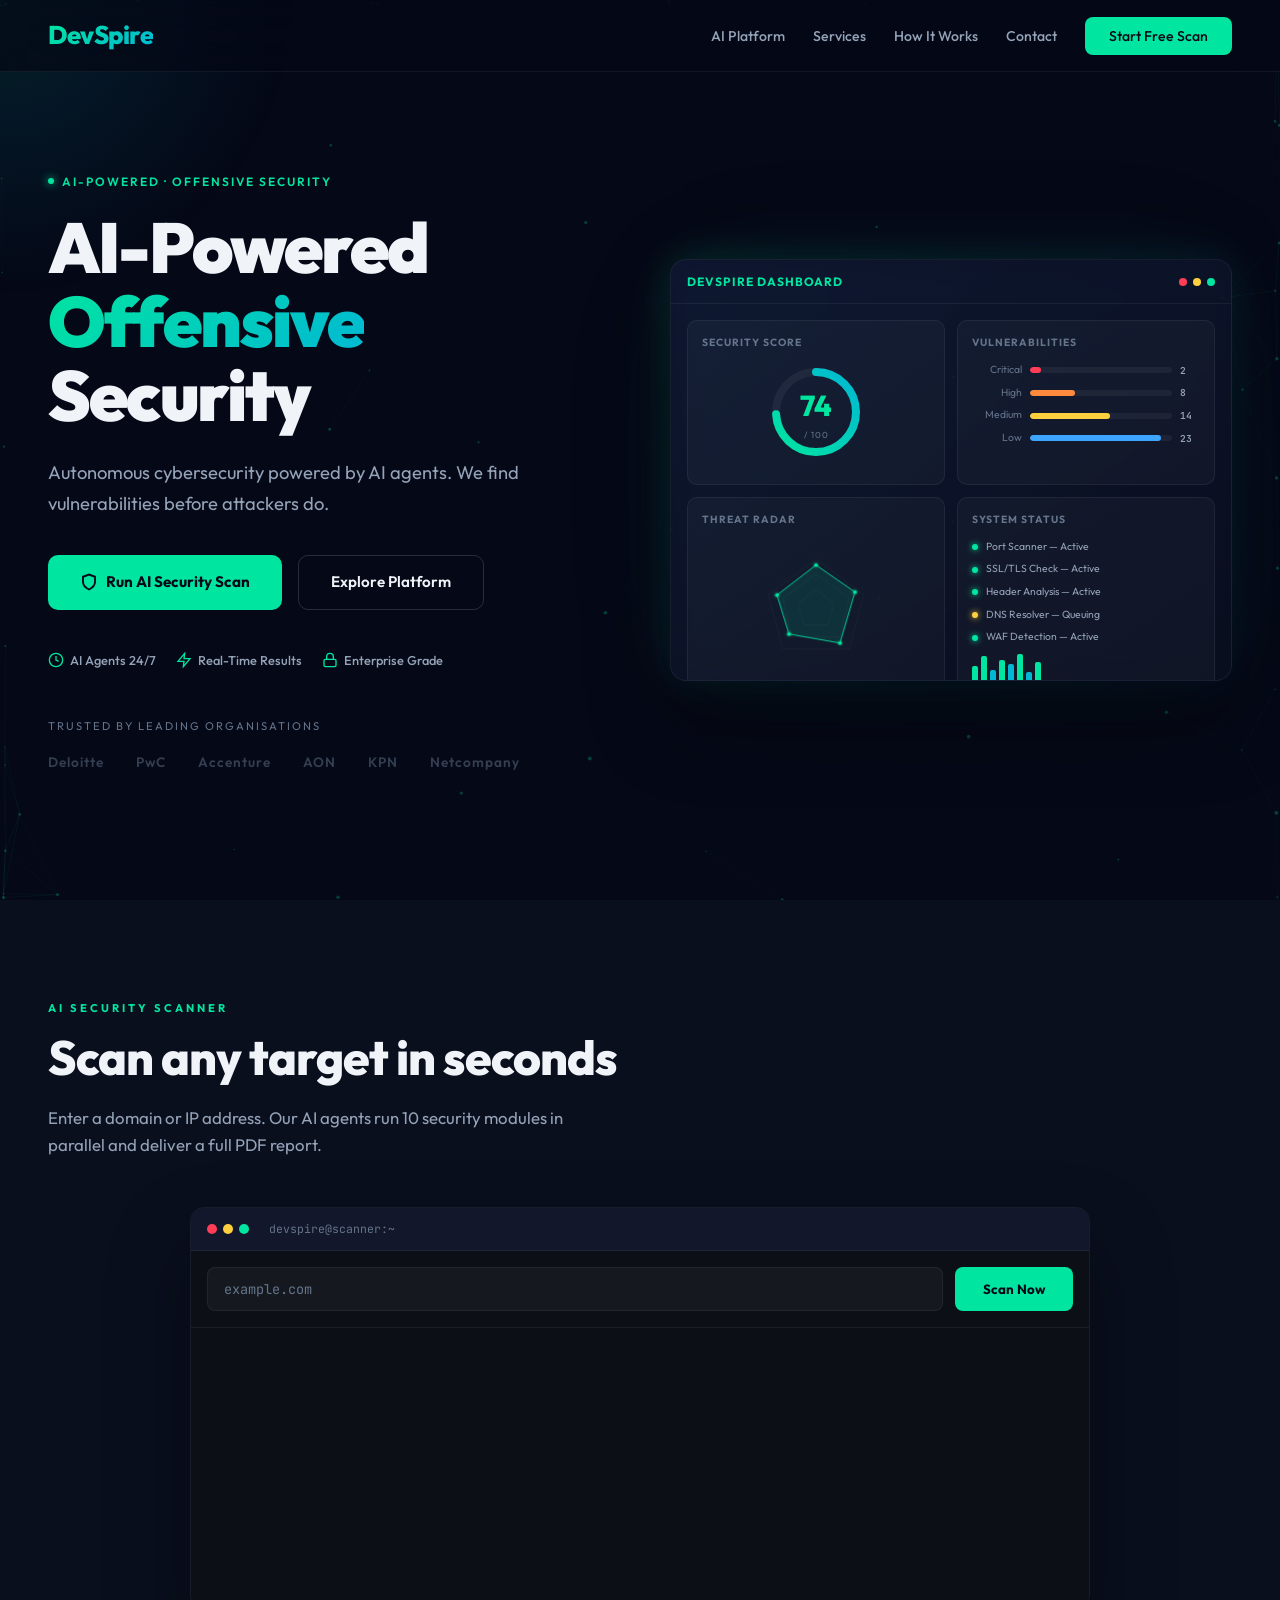
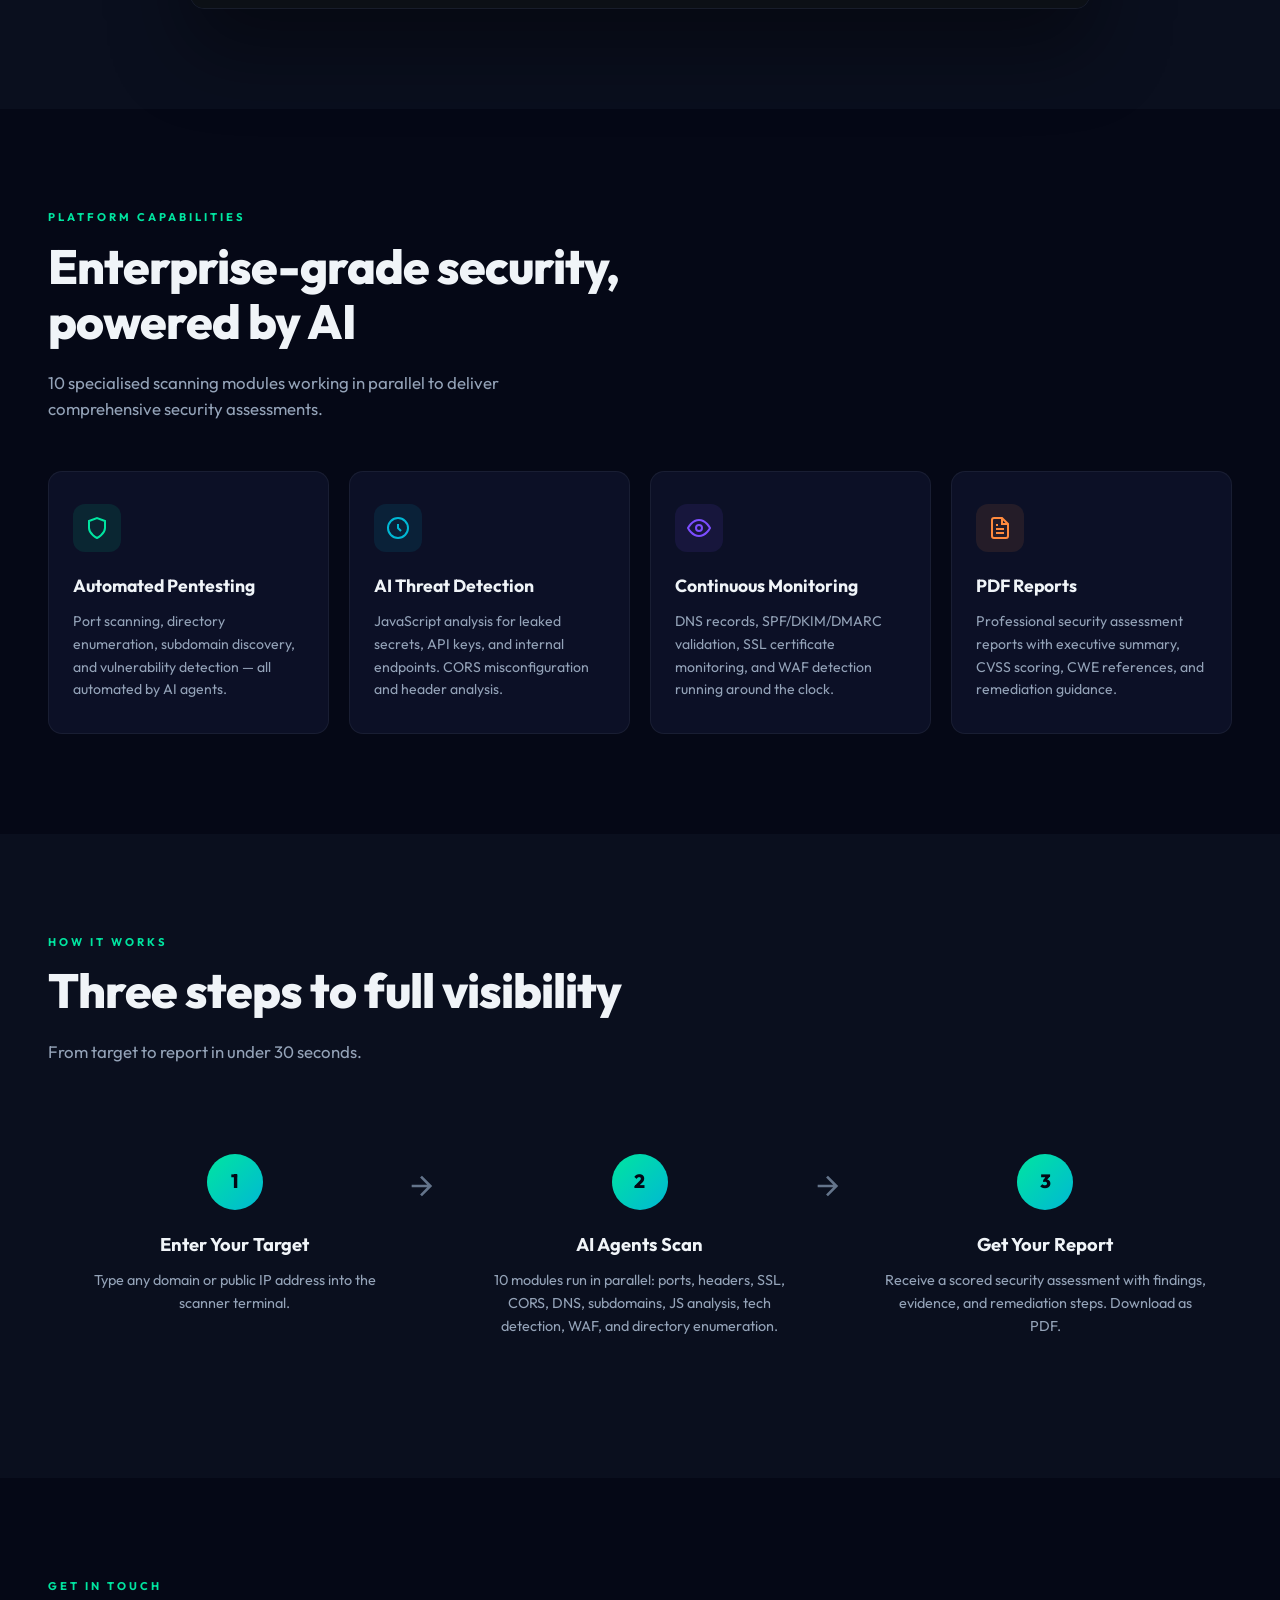
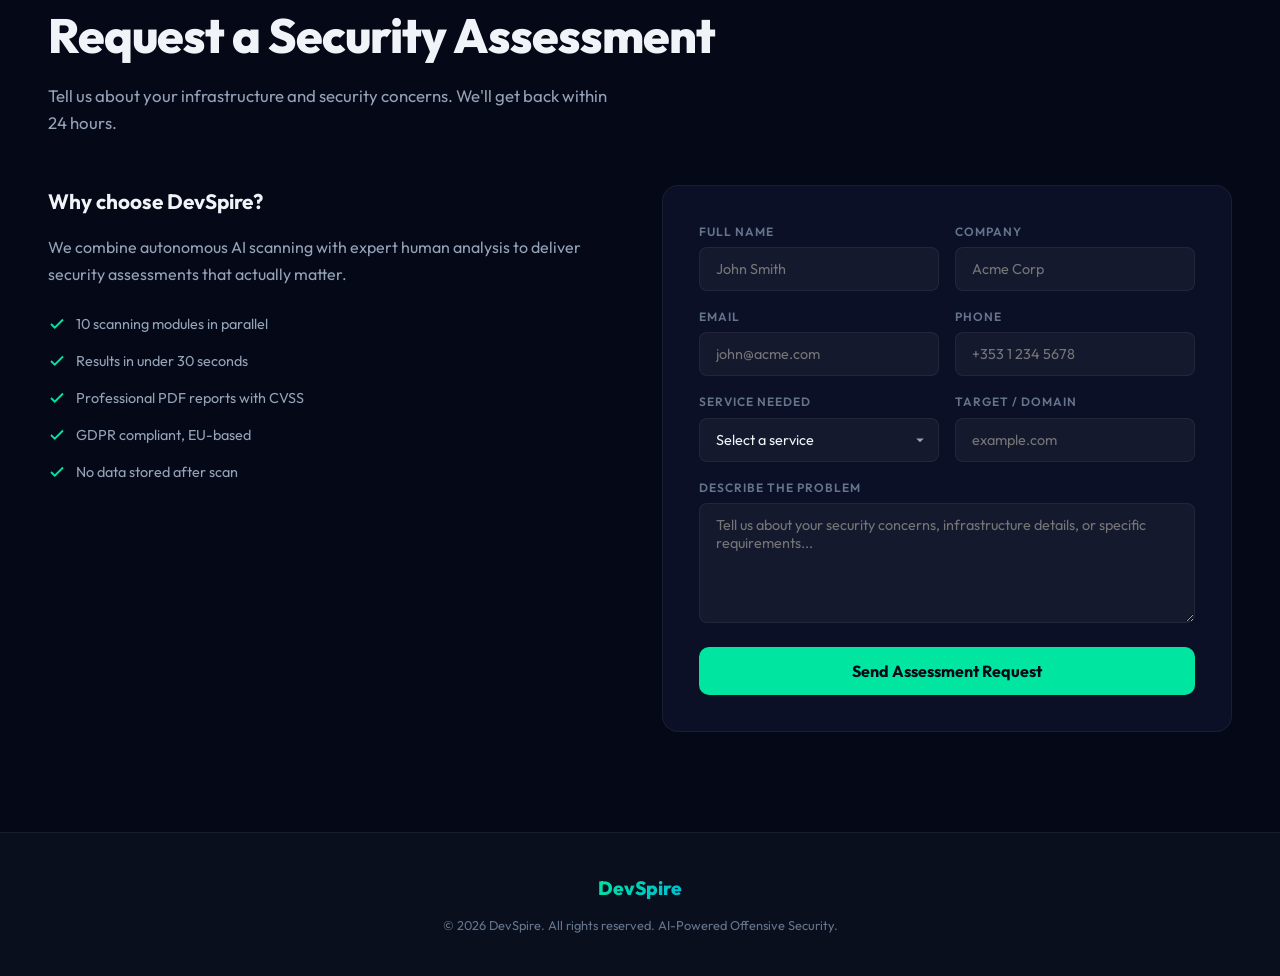
==== commit ffd2ed86: "feat: complete UI overhaul with 3D animated dashboard, particle system, and contact form - Cursor-tr" ====
--- a/index.html
+++ b/index.html
@@ -3,1040 +3,825 @@
 <head>
   <meta charset="UTF-8" />
   <meta name="viewport" content="width=device-width, initial-scale=1.0" />
-  <title>DevSpire — AI-Powered Cybersecurity</title>
-  <meta name="description" content="DevSpire combines AI automation with elite human expertise to deliver end-to-end cybersecurity — penetration testing, red team ops, threat intelligence, and incident response across Ireland and Europe." />
+  <title>DevSpire — AI-Powered Offensive Security</title>
+  <meta name="description" content="DevSpire combines AI automation with elite human expertise to deliver end-to-end cybersecurity — penetration testing, red team ops, threat intelligence, and incident response." />
   <meta name="robots" content="index, follow" />
   <link rel="canonical" href="https://devspire.ie/" />
-
-  <!-- Open Graph -->
   <meta property="og:type" content="website" />
-  <meta property="og:title" content="DevSpire — AI-Powered Cybersecurity" />
-  <meta property="og:description" content="AI-driven penetration testing, red team operations, and end-to-end security for modern organisations." />
+  <meta property="og:title" content="DevSpire — AI-Powered Offensive Security" />
+  <meta property="og:description" content="Autonomous cybersecurity powered by AI agents. We find vulnerabilities before attackers do." />
   <meta property="og:url" content="https://devspire.ie/" />
   <meta property="og:image" content="https://devspire.ie/logo.jpeg" />
-  <meta property="og:locale" content="en_IE" />
-
-  <!-- Twitter Card -->
   <meta name="twitter:card" content="summary_large_image" />
-  <meta name="twitter:title" content="DevSpire — AI-Powered Cybersecurity" />
-  <meta name="twitter:description" content="AI-driven penetration testing, red team operations, and end-to-end security for modern organisations." />
-  <meta name="twitter:image" content="https://devspire.ie/logo.jpeg" />
-
-  <!-- Favicon -->
+  <meta name="twitter:title" content="DevSpire — AI-Powered Offensive Security" />
   <link rel="icon" type="image/jpeg" href="logo.jpeg" />
-
   <link rel="preconnect" href="https://fonts.googleapis.com" />
   <link rel="preconnect" href="https://fonts.gstatic.com" crossorigin />
-  <link href="https://fonts.googleapis.com/css2?family=Inter:wght@300;400;500;600;700;800;900&family=JetBrains+Mono:wght@400;500;700&display=swap" rel="stylesheet" />
-
-  <style>
-    *, *::before, *::after { box-sizing: border-box; margin: 0; padding: 0; }
-
-    :root {
-      --bg-primary: #0a0e1a;
-      --bg-secondary: #0d1321;
-      --bg-card: #1a1f35;
-      --bg-card-hover: #222842;
-      --accent: #00d4aa;
-      --accent-secondary: #00a8c8;
-      --accent-glow: rgba(0, 212, 170, 0.15);
-      --text-primary: #ffffff;
-      --text-secondary: #8892b0;
-      --text-muted: #5a6380;
-      --red: #ff4757;
-      --orange: #ff6b35;
-      --yellow: #ffc048;
-      --blue: #4da6ff;
-      --green: #00d4aa;
-      --terminal-bg: #0d1117;
-      --font-sans: 'Inter', -apple-system, BlinkMacSystemFont, sans-serif;
-      --font-mono: 'JetBrains Mono', 'Fira Code', monospace;
-    }
-
-    html { scroll-behavior: smooth; }
-
-    body {
-      font-family: var(--font-sans);
-      background: var(--bg-primary);
-      color: var(--text-primary);
-      line-height: 1.6;
-      overflow-x: hidden;
-    }
-
-    a { color: inherit; text-decoration: none; }
-
-    /* ── SKIP LINK ── */
-    .skip-link {
-      position: absolute; top: -100%; left: 16px; z-index: 10000;
-      background: var(--bg-secondary); color: #fff; padding: 12px 24px;
-      border-radius: 0 0 8px 8px; font-weight: 600; text-decoration: none;
-      transition: top .2s;
-    }
-    .skip-link:focus { top: 0; }
-
-    /* ── NAVBAR ── */
-    .navbar {
-      position: fixed; top: 0; left: 0; right: 0; z-index: 1000;
-      background: rgba(10, 14, 26, 0.85);
-      backdrop-filter: blur(20px);
-      border-bottom: 1px solid rgba(255,255,255,0.05);
-      padding: 0 40px;
-      height: 72px;
-      display: flex; align-items: center; justify-content: space-between;
-    }
-
-    .nav-logo {
-      font-size: 1.5rem; font-weight: 800; letter-spacing: -0.5px;
-      background: linear-gradient(135deg, var(--accent), var(--accent-secondary));
-      -webkit-background-clip: text; -webkit-text-fill-color: transparent;
-      background-clip: text;
-    }
-
-    .nav-links {
-      display: flex; align-items: center; gap: 32px; list-style: none;
-    }
-
-    .nav-links a {
-      font-size: 0.9rem; font-weight: 500; color: var(--text-secondary);
-      transition: color 0.3s;
-    }
-    .nav-links a:hover { color: var(--text-primary); }
-
-    .nav-cta {
-      background: var(--accent); color: var(--bg-primary) !important;
-      padding: 10px 24px; border-radius: 8px; font-weight: 600;
-      transition: transform 0.2s, box-shadow 0.3s;
-      -webkit-text-fill-color: var(--bg-primary) !important;
-    }
-    .nav-cta:hover {
-      transform: translateY(-1px);
-      box-shadow: 0 4px 20px rgba(0, 212, 170, 0.3);
-    }
-
-    .mobile-toggle {
-      display: none; background: none; border: none; cursor: pointer;
-      flex-direction: column; gap: 5px;
-    }
-    .mobile-toggle span {
-      width: 24px; height: 2px; background: var(--text-primary);
-      transition: 0.3s;
-    }
-
-    /* ── HERO ── */
-    .hero {
-      min-height: 100vh; padding: 120px 40px 80px;
-      display: flex; align-items: center; justify-content: center;
-      position: relative; overflow: hidden;
-    }
-
-    .hero::before {
-      content: '';
-      position: absolute; top: 0; left: 0; width: 60%; height: 100%;
-      background:
-        radial-gradient(2px 2px at 10% 20%, rgba(0,212,170,0.15) 0%, transparent 100%),
-        radial-gradient(2px 2px at 25% 45%, rgba(0,168,200,0.1) 0%, transparent 100%),
-        radial-gradient(1.5px 1.5px at 15% 70%, rgba(0,212,170,0.12) 0%, transparent 100%),
-        radial-gradient(1px 1px at 35% 15%, rgba(0,168,200,0.08) 0%, transparent 100%),
-        radial-gradient(2px 2px at 5% 55%, rgba(0,212,170,0.1) 0%, transparent 100%),
-        radial-gradient(1.5px 1.5px at 40% 80%, rgba(0,168,200,0.06) 0%, transparent 100%),
-        radial-gradient(1px 1px at 20% 35%, rgba(0,212,170,0.08) 0%, transparent 100%),
-        radial-gradient(2px 2px at 30% 60%, rgba(0,168,200,0.1) 0%, transparent 100%),
-        radial-gradient(1px 1px at 45% 25%, rgba(0,212,170,0.06) 0%, transparent 100%),
-        radial-gradient(1.5px 1.5px at 8% 85%, rgba(0,168,200,0.08) 0%, transparent 100%),
-        radial-gradient(600px 600px at 10% 50%, rgba(0,212,170,0.03) 0%, transparent 70%);
-      pointer-events: none; z-index: 0;
-    }
-
-    .hero-inner {
-      max-width: 1280px; width: 100%; margin: 0 auto;
-      display: grid; grid-template-columns: 1fr 1fr; gap: 60px;
-      align-items: center; position: relative; z-index: 1;
-    }
-
-    .hero-tag {
-      display: inline-flex; align-items: center; gap: 8px;
-      font-size: 0.75rem; font-weight: 600; letter-spacing: 2px;
-      color: var(--accent); text-transform: uppercase;
-      margin-bottom: 24px;
-    }
-    .hero-tag::before {
-      content: ''; width: 8px; height: 8px; border-radius: 50%;
-      background: var(--accent);
-      box-shadow: 0 0 8px var(--accent);
-    }
-
-    .hero-headline {
-      font-size: clamp(2.8rem, 5vw, 4.2rem);
-      font-weight: 900; line-height: 1.08;
-      letter-spacing: -1.5px; margin-bottom: 24px;
-    }
-
-    .hero-headline .gradient-text {
-      background: linear-gradient(135deg, var(--accent), var(--accent-secondary));
-      -webkit-background-clip: text; -webkit-text-fill-color: transparent;
-      background-clip: text;
-    }
-
-    .hero-subtitle {
-      font-size: 1.15rem; color: var(--text-secondary);
-      max-width: 480px; margin-bottom: 36px; line-height: 1.7;
-    }
-
-    .hero-buttons {
-      display: flex; gap: 16px; margin-bottom: 40px; flex-wrap: wrap;
-    }
-
-    .btn-primary {
-      background: var(--accent); color: var(--bg-primary);
-      padding: 14px 32px; border-radius: 10px; font-weight: 700;
-      font-size: 0.95rem; border: none; cursor: pointer;
-      transition: transform 0.2s, box-shadow 0.3s;
-      font-family: var(--font-sans);
-    }
-    .btn-primary:hover {
-      transform: translateY(-2px);
-      box-shadow: 0 8px 30px rgba(0, 212, 170, 0.3);
-    }
-
-    .btn-outline {
-      background: transparent; color: var(--text-primary);
-      padding: 14px 32px; border-radius: 10px; font-weight: 600;
-      font-size: 0.95rem; border: 1px solid rgba(255,255,255,0.15);
-      cursor: pointer; transition: all 0.3s;
-      font-family: var(--font-sans);
-    }
-    .btn-outline:hover {
-      border-color: var(--accent);
-      background: rgba(0, 212, 170, 0.05);
-    }
-
-    .hero-features {
-      display: flex; gap: 20px; margin-bottom: 48px; flex-wrap: wrap;
-    }
-
-    .feature-tag {
-      display: flex; align-items: center; gap: 8px;
-      font-size: 0.8rem; color: var(--text-secondary);
-      background: rgba(255,255,255,0.04);
-      padding: 8px 16px; border-radius: 20px;
-      border: 1px solid rgba(255,255,255,0.06);
-    }
-    .feature-tag svg {
-      width: 16px; height: 16px; stroke: var(--accent);
-      fill: none; stroke-width: 2;
-    }
-
-    .partner-logos {
-      display: flex; gap: 32px; align-items: center; flex-wrap: wrap;
-    }
-    .partner-logos span {
-      font-size: 0.85rem; font-weight: 700; letter-spacing: 1px;
-      text-transform: uppercase; color: var(--text-muted); opacity: 0.4;
-      transition: opacity 0.3s;
-    }
-    .partner-logos span:hover { opacity: 0.7; }
-
-    /* ── DASHBOARD MOCKUP ── */
-    .dashboard-wrapper {
-      position: relative;
-      display: flex; justify-content: center;
-    }
-
-    .dashboard-glow {
-      position: absolute; top: 50%; left: 50%;
-      transform: translate(-50%, -50%);
-      width: 500px; height: 500px;
-      background: radial-gradient(circle, rgba(0,212,170,0.12) 0%, rgba(0,168,200,0.06) 40%, transparent 70%);
-      border-radius: 50%; pointer-events: none; z-index: 0;
-    }
-
-    .dashboard {
-      position: relative; z-index: 1;
-      background: var(--bg-secondary);
-      border: 1px solid rgba(255,255,255,0.08);
-      border-radius: 16px; padding: 24px;
-      width: 100%; max-width: 480px;
-      box-shadow: 0 20px 60px rgba(0,0,0,0.4), 0 0 80px rgba(0,212,170,0.06);
-    }
-
-    .dash-header {
-      display: flex; align-items: center; justify-content: space-between;
-      margin-bottom: 20px; padding-bottom: 16px;
-      border-bottom: 1px solid rgba(255,255,255,0.06);
-    }
-    .dash-logo {
-      font-weight: 800; font-size: 1rem;
-      background: linear-gradient(135deg, var(--accent), var(--accent-secondary));
-      -webkit-background-clip: text; -webkit-text-fill-color: transparent;
-      background-clip: text;
-    }
-    .dash-status {
-      display: flex; align-items: center; gap: 6px;
-      font-size: 0.7rem; color: var(--accent);
-    }
-    .dash-status::before {
-      content: ''; width: 6px; height: 6px; border-radius: 50%;
-      background: var(--accent);
-      box-shadow: 0 0 6px var(--accent);
-      animation: pulse-dot 2s infinite;
-    }
-    @keyframes pulse-dot {
-      0%, 100% { opacity: 1; }
-      50% { opacity: 0.4; }
-    }
-
-    .score-section {
-      display: flex; align-items: center; gap: 24px;
-      margin-bottom: 20px;
-    }
-
-    .score-gauge {
-      position: relative; width: 100px; height: 100px;
-    }
-    .score-gauge svg { width: 100px; height: 100px; transform: rotate(-90deg); }
-    .score-gauge .track {
-      fill: none; stroke: rgba(255,255,255,0.06); stroke-width: 8;
-    }
-    .score-gauge .fill {
-      fill: none; stroke: url(#scoreGrad); stroke-width: 8;
-      stroke-linecap: round;
-      stroke-dasharray: 251; stroke-dashoffset: 65;
-      transition: stroke-dashoffset 1s ease;
-    }
-    .score-number {
-      position: absolute; top: 50%; left: 50%;
-      transform: translate(-50%, -50%);
-      font-size: 1.8rem; font-weight: 900;
-      background: linear-gradient(135deg, var(--accent), var(--accent-secondary));
-      -webkit-background-clip: text; -webkit-text-fill-color: transparent;
-      background-clip: text;
-    }
-    .score-label {
-      font-size: 0.65rem; color: var(--text-muted);
-      text-transform: uppercase; letter-spacing: 1px;
-    }
-    .score-details { flex: 1; }
-    .score-details .score-title {
-      font-size: 0.75rem; color: var(--text-secondary);
-      margin-bottom: 8px; font-weight: 600;
-    }
-
-    .vuln-bars { display: flex; flex-direction: column; gap: 6px; }
-    .vuln-row {
-      display: flex; align-items: center; gap: 10px;
-      font-size: 0.7rem;
-    }
-    .vuln-label {
-      width: 56px; color: var(--text-muted); font-weight: 500;
-    }
-    .vuln-bar-bg {
-      flex: 1; height: 6px; background: rgba(255,255,255,0.04);
-      border-radius: 3px; overflow: hidden;
-    }
-    .vuln-bar-fill { height: 100%; border-radius: 3px; }
-    .vuln-bar-fill.critical { background: var(--red); width: 8%; }
-    .vuln-bar-fill.high { background: var(--orange); width: 30%; }
-    .vuln-bar-fill.medium { background: var(--yellow); width: 52%; }
-    .vuln-bar-fill.low { background: var(--blue); width: 85%; }
-    .vuln-count { color: var(--text-muted); width: 20px; text-align: right; }
-
-    .dash-grid {
-      display: grid; grid-template-columns: 1fr 1fr; gap: 12px;
-      margin-top: 16px;
-    }
-
-    .dash-card {
-      background: rgba(255,255,255,0.03);
-      border: 1px solid rgba(255,255,255,0.05);
-      border-radius: 10px; padding: 14px;
-    }
-    .dash-card-title {
-      font-size: 0.65rem; color: var(--text-muted);
-      text-transform: uppercase; letter-spacing: 0.5px;
-      margin-bottom: 8px;
-    }
-
-    .radar-chart {
-      width: 100%; aspect-ratio: 1; position: relative;
-    }
-    .radar-chart svg { width: 100%; height: 100%; }
-    .radar-poly {
-      fill: rgba(0,212,170,0.12); stroke: var(--accent);
-      stroke-width: 1.5;
-    }
-    .radar-grid {
-      fill: none; stroke: rgba(255,255,255,0.06);
-      stroke-width: 0.5;
-    }
-
-    .mini-bars {
-      display: flex; align-items: flex-end; gap: 4px; height: 40px;
-    }
-    .mini-bar {
-      flex: 1; border-radius: 2px 2px 0 0;
-      background: linear-gradient(to top, var(--accent), var(--accent-secondary));
-      opacity: 0.6;
-    }
-
-    .status-list { display: flex; flex-direction: column; gap: 6px; }
-    .status-item {
-      display: flex; align-items: center; gap: 8px;
-      font-size: 0.7rem; color: var(--text-secondary);
-    }
-    .status-dot {
-      width: 6px; height: 6px; border-radius: 50%;
-    }
-    .status-dot.green { background: var(--green); box-shadow: 0 0 4px var(--green); }
-    .status-dot.yellow { background: var(--yellow); box-shadow: 0 0 4px var(--yellow); }
-
-    .uptime-value {
-      font-size: 1.3rem; font-weight: 800; color: var(--accent);
-      margin-top: 4px;
-    }
-
-    /* ── TERMINAL SECTION ── */
-    .terminal-section {
-      padding: 80px 40px;
-      background: var(--bg-primary);
-    }
-
-    .terminal-section .section-header {
-      text-align: center; margin-bottom: 48px;
-    }
-
-    .terminal-container {
-      max-width: 800px; margin: 0 auto;
-    }
-
-    .terminal-input-row {
-      display: flex; gap: 12px; margin-bottom: 24px; flex-wrap: wrap;
-    }
-
-    .terminal-input-row input {
-      flex: 1; min-width: 200px;
-      background: var(--bg-card);
-      border: 1px solid rgba(255,255,255,0.1);
-      border-radius: 10px; padding: 14px 20px;
-      color: var(--text-primary); font-size: 0.95rem;
-      font-family: var(--font-sans);
-      transition: border-color 0.3s;
-    }
-    .terminal-input-row input:focus {
-      outline: none; border-color: var(--accent);
-    }
-    .terminal-input-row input::placeholder {
-      color: var(--text-muted);
-    }
-
-    .terminal {
-      background: var(--terminal-bg);
-      border: 1px solid rgba(255,255,255,0.08);
-      border-radius: 12px; overflow: hidden;
-      box-shadow: 0 10px 40px rgba(0,0,0,0.3);
-    }
-
-    .terminal-chrome {
-      display: flex; align-items: center; gap: 8px;
-      padding: 14px 18px;
-      background: rgba(255,255,255,0.03);
-      border-bottom: 1px solid rgba(255,255,255,0.06);
-    }
-    .terminal-dot {
-      width: 12px; height: 12px; border-radius: 50%;
-    }
-    .terminal-dot.red { background: #ff5f57; }
-    .terminal-dot.yellow { background: #febc2e; }
-    .terminal-dot.green { background: #28c840; }
-    .terminal-title {
-      margin-left: 12px; font-size: 0.75rem;
-      color: var(--text-muted); font-family: var(--font-mono);
-    }
-
-    #terminal-body {
-      padding: 20px;
-      min-height: 200px; max-height: 400px;
-      overflow-y: auto; font-family: var(--font-mono);
-      font-size: 0.82rem; line-height: 1.7;
-    }
-
-    .term-line { margin-bottom: 2px; }
-    .term-prompt { color: var(--accent); margin-right: 8px; }
-    .term-cmd { color: var(--text-primary); }
-    .term-output { color: var(--text-secondary); }
-    .term-success { color: var(--green); }
-    .term-warn { color: var(--orange); }
-
-    #terminal-body::-webkit-scrollbar { width: 6px; }
-    #terminal-body::-webkit-scrollbar-track { background: transparent; }
-    #terminal-body::-webkit-scrollbar-thumb {
-      background: rgba(255,255,255,0.1); border-radius: 3px;
-    }
-
-    /* ── SECTIONS COMMON ── */
-    .section-header h2 {
-      font-size: clamp(1.8rem, 3vw, 2.5rem);
-      font-weight: 800; letter-spacing: -0.5px;
-      margin-bottom: 12px;
-    }
-    .section-header p {
-      color: var(--text-secondary); font-size: 1.05rem;
-      max-width: 560px; margin: 0 auto;
-    }
-    .section-badge {
-      display: inline-block; font-size: 0.7rem; font-weight: 700;
-      letter-spacing: 2px; text-transform: uppercase;
-      color: var(--accent); margin-bottom: 12px;
-    }
-
-    /* ── FEATURES ── */
-    .features-section {
-      padding: 100px 40px;
-      background: var(--bg-secondary);
-    }
-
-    .features-grid {
-      display: grid;
-      grid-template-columns: repeat(auto-fit, minmax(260px, 1fr));
-      gap: 24px; max-width: 1100px; margin: 48px auto 0;
-    }
-
-    .feature-card {
-      background: var(--bg-card);
-      border: 1px solid rgba(255,255,255,0.06);
-      border-radius: 14px; padding: 32px 28px;
-      transition: transform 0.3s, border-color 0.3s, box-shadow 0.3s;
-    }
-    .feature-card:hover {
-      transform: translateY(-4px);
-      border-color: rgba(0,212,170,0.2);
-      box-shadow: 0 12px 40px rgba(0,0,0,0.2);
-    }
-
-    .feature-icon {
-      width: 48px; height: 48px; border-radius: 12px;
-      background: rgba(0,212,170,0.1);
-      display: flex; align-items: center; justify-content: center;
-      margin-bottom: 20px;
-    }
-    .feature-icon svg {
-      width: 24px; height: 24px; stroke: var(--accent);
-      fill: none; stroke-width: 1.8;
-    }
-
-    .feature-card h3 {
-      font-size: 1.1rem; font-weight: 700; margin-bottom: 10px;
-    }
-    .feature-card p {
-      font-size: 0.9rem; color: var(--text-secondary); line-height: 1.6;
-    }
-
-    /* ── HOW IT WORKS ── */
-    .how-section {
-      padding: 100px 40px;
-      background: var(--bg-primary);
-    }
-
-    .steps-row {
-      display: flex; gap: 32px; max-width: 900px;
-      margin: 48px auto 0; justify-content: center;
-      flex-wrap: wrap;
-    }
-
-    .step-card {
-      flex: 1; min-width: 220px; max-width: 280px;
-      text-align: center; position: relative;
-    }
-
-    .step-number {
-      width: 56px; height: 56px; border-radius: 50%;
-      background: linear-gradient(135deg, var(--accent), var(--accent-secondary));
-      display: flex; align-items: center; justify-content: center;
-      font-size: 1.2rem; font-weight: 800; color: var(--bg-primary);
-      margin: 0 auto 20px;
-    }
-
-    .step-card h3 {
-      font-size: 1.05rem; font-weight: 700; margin-bottom: 8px;
-    }
-    .step-card p {
-      font-size: 0.85rem; color: var(--text-secondary); line-height: 1.6;
-    }
-
-    .step-connector {
-      display: flex; align-items: center;
-      padding-top: 28px;
-    }
-    .step-connector svg {
-      width: 24px; height: 24px; stroke: var(--text-muted);
-      fill: none; stroke-width: 2;
-    }
-
-    /* ── FOOTER ── */
-    .footer {
-      padding: 40px;
-      background: var(--bg-secondary);
-      border-top: 1px solid rgba(255,255,255,0.05);
-      text-align: center;
-    }
-    .footer p {
-      font-size: 0.85rem; color: var(--text-muted);
-    }
-    .footer a {
-      color: var(--accent); transition: opacity 0.3s;
-    }
-    .footer a:hover { opacity: 0.8; }
-
-    /* ── RESPONSIVE ── */
-    @media (max-width: 900px) {
-      .hero-inner {
-        grid-template-columns: 1fr;
-        text-align: center;
-      }
-      .hero-subtitle { margin-left: auto; margin-right: auto; }
-      .hero-buttons { justify-content: center; }
-      .hero-features { justify-content: center; }
-      .partner-logos { justify-content: center; }
-      .dashboard-wrapper { margin-top: 40px; }
-      .navbar { padding: 0 20px; }
-      .nav-links { display: none; }
-      .nav-links.open {
-        display: flex; flex-direction: column;
-        position: absolute; top: 72px; left: 0; right: 0;
-        background: rgba(10,14,26,0.97);
-        padding: 24px; gap: 20px;
-        border-bottom: 1px solid rgba(255,255,255,0.05);
-      }
-      .mobile-toggle { display: flex; }
-      .hero { padding: 100px 20px 60px; }
-      .features-section, .how-section, .terminal-section { padding: 60px 20px; }
-      .step-connector { display: none; }
-    }
-
-    @media (max-width: 480px) {
-      .hero-headline { font-size: 2.2rem; }
-      .dashboard { padding: 16px; }
-    }
-
-    /* ── FORM (contact) ── */
-    #form-success {
-      display: none; text-align: center; padding: 20px;
-      color: var(--accent); font-weight: 600;
-    }
-  </style>
+  <link href="https://fonts.googleapis.com/css2?family=Outfit:wght@300;400;500;600;700;800;900&family=JetBrains+Mono:wght@400;500;700&family=Space+Grotesk:wght@400;500;600;700&display=swap" rel="stylesheet" />
+<style>
+*,*::before,*::after{box-sizing:border-box;margin:0;padding:0}
+:root{
+  --bg:#050816;--bg2:#0a0f1e;--bg3:#111633;--bg4:#1a2040;
+  --accent:#00e5a0;--accent2:#00b8d4;--accent3:#7c4dff;
+  --glow:rgba(0,229,160,.12);--glow2:rgba(0,184,212,.08);
+  --text:#f0f4f8;--text2:#94a3b8;--text3:#64748b;
+  --red:#ff3d57;--orange:#ff8a3d;--yellow:#ffd03d;--blue:#3da5ff;
+  --card:rgba(17,22,51,.6);--card-border:rgba(255,255,255,.06);
+  --font:'Outfit',system-ui,sans-serif;--mono:'JetBrains Mono',monospace;
+}
+html{scroll-behavior:smooth}
+body{font-family:var(--font);background:var(--bg);color:var(--text);overflow-x:hidden;line-height:1.6}
+a{color:inherit;text-decoration:none}
+::selection{background:var(--accent);color:var(--bg)}
+
+/* CURSOR GLOW */
+.cursor-glow{position:fixed;width:600px;height:600px;border-radius:50%;pointer-events:none;z-index:0;
+  background:radial-gradient(circle,var(--glow) 0%,var(--glow2) 30%,transparent 70%);
+  transform:translate(-50%,-50%);transition:left .3s ease,top .3s ease;will-change:left,top}
+
+/* NAVBAR */
+.nav{position:fixed;top:0;left:0;right:0;z-index:100;padding:0 48px;height:72px;
+  display:flex;align-items:center;justify-content:space-between;
+  background:rgba(5,8,22,.7);backdrop-filter:blur(24px);border-bottom:1px solid var(--card-border);
+  transition:background .3s}
+.nav.scrolled{background:rgba(5,8,22,.95)}
+.nav-logo{font-size:1.6rem;font-weight:800;letter-spacing:-.5px;
+  background:linear-gradient(135deg,var(--accent),var(--accent2));
+  -webkit-background-clip:text;-webkit-text-fill-color:transparent;background-clip:text}
+.nav-links{display:flex;gap:28px;list-style:none;align-items:center}
+.nav-links a{font-size:.88rem;font-weight:500;color:var(--text2);transition:color .2s;position:relative}
+.nav-links a:hover{color:var(--text)}
+.nav-links a::after{content:'';position:absolute;bottom:-4px;left:0;width:0;height:2px;
+  background:var(--accent);transition:width .3s}
+.nav-links a:hover::after{width:100%}
+.nav-cta{background:var(--accent)!important;color:var(--bg)!important;
+  -webkit-text-fill-color:var(--bg)!important;
+  padding:10px 24px;border-radius:8px;font-weight:700;font-size:.88rem;
+  transition:transform .2s,box-shadow .3s}
+.nav-cta:hover{transform:translateY(-2px);box-shadow:0 8px 30px rgba(0,229,160,.25)}
+.nav-cta::after{display:none!important}
+.burger{display:none;background:none;border:none;cursor:pointer;flex-direction:column;gap:5px;padding:4px}
+.burger span{width:22px;height:2px;background:var(--text);border-radius:2px;transition:.3s}
+
+/* HERO */
+.hero{min-height:100vh;padding:100px 48px 60px;display:flex;align-items:center;position:relative;overflow:hidden}
+.hero-bg{position:absolute;inset:0;z-index:0}
+.hero-bg canvas{width:100%;height:100%}
+.hero-inner{max-width:1320px;margin:0 auto;display:grid;grid-template-columns:1fr 1fr;gap:60px;
+  align-items:center;position:relative;z-index:1;width:100%}
+.hero-tag{display:inline-flex;align-items:center;gap:8px;font-size:.75rem;font-weight:600;
+  text-transform:uppercase;letter-spacing:2px;color:var(--accent);margin-bottom:20px;
+  opacity:0;animation:fadeUp .8s .2s forwards}
+.hero-tag .dot{width:6px;height:6px;border-radius:50%;background:var(--accent);
+  box-shadow:0 0 8px var(--accent);animation:pulse 2s infinite}
+@keyframes pulse{0%,100%{opacity:1}50%{opacity:.4}}
+.hero h1{font-size:clamp(2.8rem,5.5vw,4.5rem);font-weight:900;line-height:1.05;letter-spacing:-2px;
+  margin-bottom:24px;opacity:0;animation:fadeUp .8s .4s forwards}
+.hero h1 .gradient{background:linear-gradient(135deg,var(--accent),var(--accent2),var(--accent3));
+  -webkit-background-clip:text;-webkit-text-fill-color:transparent;background-clip:text;
+  background-size:200% 200%;animation:gradShift 4s ease infinite}
+@keyframes gradShift{0%,100%{background-position:0% 50%}50%{background-position:100% 50%}}
+.hero-sub{font-size:1.15rem;color:var(--text2);max-width:480px;line-height:1.7;
+  margin-bottom:36px;opacity:0;animation:fadeUp .8s .6s forwards}
+.hero-btns{display:flex;gap:16px;margin-bottom:40px;opacity:0;animation:fadeUp .8s .8s forwards}
+.btn-fill{background:var(--accent);color:var(--bg);padding:14px 32px;border-radius:10px;
+  font-weight:700;font-size:.95rem;border:none;cursor:pointer;
+  transition:transform .2s,box-shadow .3s;display:inline-flex;align-items:center;gap:8px}
+.btn-fill:hover{transform:translateY(-2px);box-shadow:0 12px 40px rgba(0,229,160,.3)}
+.btn-outline{background:transparent;color:var(--text);padding:14px 32px;border-radius:10px;
+  font-weight:600;font-size:.95rem;border:1px solid rgba(255,255,255,.15);cursor:pointer;
+  transition:border-color .3s,background .3s}
+.btn-outline:hover{border-color:var(--accent);background:rgba(0,229,160,.05)}
+.hero-tags{display:flex;gap:20px;opacity:0;animation:fadeUp .8s 1s forwards}
+.htag{display:flex;align-items:center;gap:6px;font-size:.8rem;color:var(--text2);font-weight:500}
+.htag svg{width:16px;height:16px;color:var(--accent)}
+.partners{margin-top:48px;opacity:0;animation:fadeUp .8s 1.2s forwards}
+.partners p{font-size:.7rem;text-transform:uppercase;letter-spacing:2px;color:var(--text3);margin-bottom:16px}
+.partner-row{display:flex;gap:32px;align-items:center;flex-wrap:wrap}
+.partner-row span{font-size:.85rem;font-weight:600;color:var(--text3);opacity:.5;letter-spacing:1px}
+@keyframes fadeUp{from{opacity:0;transform:translateY(24px)}to{opacity:1;transform:translateY(0)}}
+
+/* DASHBOARD 3D */
+.dash-wrapper{perspective:1200px;opacity:0;animation:fadeUp 1s .6s forwards}
+.dashboard{position:relative;width:100%;aspect-ratio:4/3;border-radius:16px;
+  background:linear-gradient(145deg,rgba(17,22,51,.8),rgba(10,15,30,.9));
+  border:1px solid var(--card-border);overflow:hidden;
+  transform-style:preserve-3d;transition:transform .15s ease-out;
+  box-shadow:0 0 80px rgba(0,229,160,.06),0 0 160px rgba(0,184,212,.04),0 40px 80px rgba(0,0,0,.4)}
+.dash-glow{position:absolute;inset:-2px;border-radius:18px;z-index:-1;
+  background:linear-gradient(135deg,rgba(0,229,160,.15),rgba(0,184,212,.1),rgba(124,77,255,.08));
+  filter:blur(20px);animation:glowPulse 4s ease-in-out infinite}
+@keyframes glowPulse{0%,100%{opacity:.6}50%{opacity:1}}
+
+/* Dashboard internals */
+.dash-header{padding:12px 16px;display:flex;justify-content:space-between;align-items:center;
+  border-bottom:1px solid var(--card-border)}
+.dash-header .title{font-size:.75rem;font-weight:700;color:var(--accent);letter-spacing:1px}
+.dash-dots{display:flex;gap:6px}
+.dash-dots span{width:8px;height:8px;border-radius:50%}
+.dash-dots span:nth-child(1){background:var(--red)}
+.dash-dots span:nth-child(2){background:var(--yellow)}
+.dash-dots span:nth-child(3){background:var(--accent)}
+.dash-body{padding:16px;display:grid;grid-template-columns:1fr 1fr;gap:12px}
+.dash-card{background:rgba(255,255,255,.03);border-radius:10px;padding:14px;
+  border:1px solid var(--card-border)}
+.dash-card h4{font-size:.65rem;text-transform:uppercase;letter-spacing:1px;color:var(--text3);margin-bottom:10px}
+
+/* Score ring */
+.score-ring{position:relative;width:100px;height:100px;margin:0 auto 8px}
+.score-ring svg{transform:rotate(-90deg)}
+.score-ring circle{fill:none;stroke-width:8;stroke-linecap:round}
+.score-ring .bg-ring{stroke:rgba(255,255,255,.05)}
+.score-ring .fg-ring{stroke:url(#scoreGrad);stroke-dasharray:251;stroke-dashoffset:65;
+  transition:stroke-dashoffset 1.5s ease;animation:ringDraw 2s ease forwards}
+@keyframes ringDraw{from{stroke-dashoffset:251}to{stroke-dashoffset:65}}
+.score-val{position:absolute;inset:0;display:flex;flex-direction:column;align-items:center;justify-content:center}
+.score-val .num{font-size:1.8rem;font-weight:800;color:var(--accent)}
+.score-val .lbl{font-size:.55rem;color:var(--text3);text-transform:uppercase;letter-spacing:1px}
+
+/* Vuln bars */
+.vuln-bars{display:flex;flex-direction:column;gap:6px}
+.vbar{display:flex;align-items:center;gap:8px;font-size:.65rem}
+.vbar .label{width:50px;color:var(--text3);text-align:right}
+.vbar .track{flex:1;height:6px;background:rgba(255,255,255,.05);border-radius:3px;overflow:hidden}
+.vbar .fill{height:100%;border-radius:3px;animation:barGrow 1.5s ease forwards;transform-origin:left}
+@keyframes barGrow{from{transform:scaleX(0)}to{transform:scaleX(1)}}
+.vbar .count{width:20px;color:var(--text2);font-weight:600;font-family:var(--mono);font-size:.6rem}
+
+/* Radar */
+.radar-wrap{position:relative;display:flex;align-items:center;justify-content:center;padding:8px 0}
+.radar-wrap svg{width:120px;height:120px}
+.radar-grid{stroke:rgba(255,255,255,.06);fill:none}
+.radar-area{fill:rgba(0,229,160,.12);stroke:var(--accent);stroke-width:1.5;
+  animation:radarFade 1.5s ease forwards}
+@keyframes radarFade{from{opacity:0;transform:scale(.8)}to{opacity:1;transform:scale(1)}}
+.radar-dot{fill:var(--accent);filter:drop-shadow(0 0 3px var(--accent))}
+
+/* Status items */
+.status-list{display:flex;flex-direction:column;gap:6px}
+.status-item{display:flex;align-items:center;gap:8px;font-size:.65rem;color:var(--text2)}
+.status-dot{width:6px;height:6px;border-radius:50%;flex-shrink:0}
+.status-dot.green{background:#00e5a0;box-shadow:0 0 6px #00e5a0}
+.status-dot.yellow{background:#ffd03d;box-shadow:0 0 6px #ffd03d}
+.status-dot.red{background:#ff3d57;box-shadow:0 0 6px #ff3d57}
+.mini-bars{display:flex;gap:3px;align-items:flex-end;height:30px;margin-top:8px}
+.mini-bar{width:6px;border-radius:2px;animation:miniGrow 1s ease forwards}
+@keyframes miniGrow{from{height:0}to{height:var(--h)}}
+
+/* SECTION COMMON */
+section{padding:100px 48px}
+.section-inner{max-width:1200px;margin:0 auto}
+.section-tag{font-size:.7rem;font-weight:700;text-transform:uppercase;letter-spacing:3px;
+  color:var(--accent);margin-bottom:12px}
+.section-title{font-size:clamp(2rem,4vw,3rem);font-weight:800;letter-spacing:-1px;margin-bottom:20px;line-height:1.15}
+.section-sub{font-size:1.05rem;color:var(--text2);max-width:560px;margin-bottom:48px}
+
+/* TERMINAL */
+#scanner{background:var(--bg2)}
+.term-wrap{max-width:900px;margin:0 auto;border-radius:14px;overflow:hidden;
+  border:1px solid var(--card-border);box-shadow:0 40px 80px rgba(0,0,0,.4)}
+.term-chrome{background:rgba(20,25,45,.9);padding:12px 16px;display:flex;align-items:center;gap:8px;
+  border-bottom:1px solid var(--card-border)}
+.term-chrome .dots{display:flex;gap:6px}
+.term-chrome .dots span{width:10px;height:10px;border-radius:50%}
+.term-chrome .dots span:nth-child(1){background:#ff3d57}
+.term-chrome .dots span:nth-child(2){background:#ffd03d}
+.term-chrome .dots span:nth-child(3){background:#00e5a0}
+.term-chrome .label{margin-left:12px;font-size:.72rem;color:var(--text3);font-family:var(--mono)}
+.term-input-row{background:rgba(13,17,23,.95);padding:16px;display:flex;gap:12px;
+  border-bottom:1px solid var(--card-border)}
+.term-input-row input{flex:1;background:rgba(255,255,255,.04);border:1px solid var(--card-border);
+  border-radius:8px;padding:12px 16px;color:var(--text);font-family:var(--mono);font-size:.85rem;
+  outline:none;transition:border-color .3s}
+.term-input-row input:focus{border-color:var(--accent)}
+.term-input-row input::placeholder{color:var(--text3)}
+.term-input-row button{background:var(--accent);color:var(--bg);border:none;border-radius:8px;
+  padding:12px 28px;font-weight:700;cursor:pointer;font-family:var(--font);
+  transition:transform .2s,box-shadow .3s;white-space:nowrap}
+.term-input-row button:hover{transform:translateY(-1px);box-shadow:0 8px 24px rgba(0,229,160,.25)}
+#terminal-body{background:rgba(13,17,23,.95);min-height:280px;max-height:400px;overflow-y:auto;
+  padding:16px;font-family:var(--mono);font-size:.8rem;line-height:1.8}
+.term-line{opacity:0;animation:termLine .3s forwards}
+@keyframes termLine{to{opacity:1}}
+.term-prompt{color:var(--accent);margin-right:8px}
+.term-cmd{color:var(--text)}
+.term-output{color:var(--text2)}
+.term-success{color:var(--accent)}
+.term-warn{color:var(--orange)}
+
+/* FEATURES */
+#features{background:var(--bg)}
+.feat-grid{display:grid;grid-template-columns:repeat(4,1fr);gap:20px}
+.feat-card{background:var(--card);border:1px solid var(--card-border);border-radius:14px;
+  padding:32px 24px;transition:transform .3s,border-color .3s,box-shadow .3s;position:relative;overflow:hidden}
+.feat-card:hover{transform:translateY(-6px);border-color:rgba(0,229,160,.2);
+  box-shadow:0 20px 60px rgba(0,0,0,.3)}
+.feat-card::before{content:'';position:absolute;top:0;left:0;right:0;height:2px;
+  background:linear-gradient(90deg,var(--accent),var(--accent2));opacity:0;transition:opacity .3s}
+.feat-card:hover::before{opacity:1}
+.feat-icon{width:48px;height:48px;border-radius:12px;display:flex;align-items:center;justify-content:center;
+  margin-bottom:20px;font-size:1.3rem}
+.feat-card:nth-child(1) .feat-icon{background:rgba(0,229,160,.1);color:var(--accent)}
+.feat-card:nth-child(2) .feat-icon{background:rgba(0,184,212,.1);color:var(--accent2)}
+.feat-card:nth-child(3) .feat-icon{background:rgba(124,77,255,.1);color:var(--accent3)}
+.feat-card:nth-child(4) .feat-icon{background:rgba(255,138,61,.1);color:var(--orange)}
+.feat-card h3{font-size:1.1rem;font-weight:700;margin-bottom:10px}
+.feat-card p{font-size:.88rem;color:var(--text2);line-height:1.6}
+
+/* HOW IT WORKS */
+#how{background:var(--bg2)}
+.steps{display:grid;grid-template-columns:repeat(3,1fr);gap:32px;position:relative}
+.step{text-align:center;padding:40px 24px;position:relative}
+.step-num{width:56px;height:56px;border-radius:50%;display:flex;align-items:center;justify-content:center;
+  margin:0 auto 20px;font-size:1.2rem;font-weight:800;
+  background:linear-gradient(135deg,var(--accent),var(--accent2));color:var(--bg)}
+.step h3{font-size:1.15rem;font-weight:700;margin-bottom:10px}
+.step p{font-size:.9rem;color:var(--text2)}
+.step-arrow{position:absolute;top:56px;right:-16px;width:32px;color:var(--text3)}
+
+/* CONTACT */
+#contact{background:var(--bg)}
+.contact-grid{display:grid;grid-template-columns:1fr 1fr;gap:60px;align-items:start}
+.contact-info h3{font-size:1.3rem;font-weight:700;margin-bottom:16px}
+.contact-info p{color:var(--text2);margin-bottom:24px;line-height:1.7}
+.contact-perks{list-style:none;display:flex;flex-direction:column;gap:14px}
+.contact-perks li{display:flex;align-items:center;gap:10px;font-size:.9rem;color:var(--text2)}
+.contact-perks li svg{width:18px;height:18px;color:var(--accent);flex-shrink:0}
+.contact-form{background:var(--card);border:1px solid var(--card-border);border-radius:16px;padding:36px}
+.form-row{display:grid;grid-template-columns:1fr 1fr;gap:16px;margin-bottom:16px}
+.form-group{display:flex;flex-direction:column;gap:6px}
+.form-group.full{grid-column:1/-1}
+.form-group label{font-size:.75rem;font-weight:600;text-transform:uppercase;letter-spacing:1px;color:var(--text3)}
+.form-group input,.form-group select,.form-group textarea{background:rgba(255,255,255,.04);
+  border:1px solid var(--card-border);border-radius:8px;padding:12px 16px;color:var(--text);
+  font-family:var(--font);font-size:.9rem;outline:none;transition:border-color .3s;resize:vertical}
+.form-group input:focus,.form-group select:focus,.form-group textarea:focus{border-color:var(--accent)}
+.form-group select{cursor:pointer;appearance:none;
+  background-image:url("data:image/svg+xml,%3Csvg xmlns='http://www.w3.org/2000/svg' width='12' height='12' fill='%2394a3b8' viewBox='0 0 16 16'%3E%3Cpath d='M8 11L3 6h10z'/%3E%3C/svg%3E");
+  background-repeat:no-repeat;background-position:right 12px center}
+.form-group select option{background:var(--bg3);color:var(--text)}
+.form-group textarea{min-height:120px}
+.form-submit{width:100%;background:var(--accent);color:var(--bg);border:none;border-radius:10px;
+  padding:14px;font-weight:700;font-size:1rem;cursor:pointer;font-family:var(--font);
+  transition:transform .2s,box-shadow .3s;margin-top:8px}
+.form-submit:hover{transform:translateY(-2px);box-shadow:0 12px 40px rgba(0,229,160,.25)}
+.form-success{display:none;text-align:center;padding:48px 24px}
+.form-success svg{width:64px;height:64px;color:var(--accent);margin-bottom:16px}
+.form-success h3{font-size:1.4rem;margin-bottom:8px}
+.form-success p{color:var(--text2)}
+
+/* FOOTER */
+footer{background:var(--bg2);border-top:1px solid var(--card-border);padding:40px 48px;text-align:center}
+footer p{font-size:.8rem;color:var(--text3)}
+footer .foot-logo{font-size:1.2rem;font-weight:800;
+  background:linear-gradient(135deg,var(--accent),var(--accent2));
+  -webkit-background-clip:text;-webkit-text-fill-color:transparent;background-clip:text;
+  margin-bottom:12px;display:inline-block}
+
+/* SCROLL REVEAL */
+.reveal{opacity:0;transform:translateY(30px);transition:opacity .8s,transform .8s}
+.reveal.visible{opacity:1;transform:translateY(0)}
+
+/* RESPONSIVE */
+@media(max-width:1024px){
+  .hero-inner{grid-template-columns:1fr;text-align:center}
+  .hero-sub{margin-left:auto;margin-right:auto}
+  .hero-btns,.hero-tags{justify-content:center}
+  .partners{text-align:center}
+  .partner-row{justify-content:center}
+  .dash-wrapper{max-width:500px;margin:0 auto}
+  .feat-grid{grid-template-columns:repeat(2,1fr)}
+  .contact-grid{grid-template-columns:1fr}
+}
+@media(max-width:768px){
+  .nav{padding:0 20px}
+  .nav-links{display:none;position:fixed;inset:0;top:72px;background:rgba(5,8,22,.98);
+    flex-direction:column;justify-content:center;align-items:center;gap:32px}
+  .nav-links.open{display:flex}
+  .burger{display:flex}
+  section{padding:60px 20px}
+  .hero{padding:90px 20px 40px}
+  .feat-grid{grid-template-columns:1fr}
+  .steps{grid-template-columns:1fr}
+  .step-arrow{display:none}
+  .form-row{grid-template-columns:1fr}
+}
+</style>
 </head>
 <body>
-  <a class="skip-link" href="#main-content">Skip to content</a>
-
-  <!-- ═══ NAVBAR ═══ -->
-  <nav class="navbar" role="navigation" aria-label="Main navigation">
-    <a href="#" class="nav-logo">DevSpire</a>
-    <ul class="nav-links" id="nav-links">
-      <li><a href="#services">Services</a></li>
-      <li><a href="#scanner">AI Platform</a></li>
-      <li><a href="#how-it-works">Why Us</a></li>
-      <li><a href="#services">Clients</a></li>
-      <li><a href="#scanner">Resources</a></li>
-      <li><a href="#scanner" class="nav-cta">Start Free Scan</a></li>
-    </ul>
-    <button class="mobile-toggle" id="mobile-toggle" aria-label="Toggle menu" onclick="document.getElementById('nav-links').classList.toggle('open')">
-      <span></span><span></span><span></span>
-    </button>
-  </nav>
-
-  <!-- ═══ HERO ═══ -->
-  <main id="main-content">
-  <section class="hero">
-    <div class="hero-inner">
-      <!-- LEFT SIDE -->
-      <div class="hero-content">
-        <div class="hero-tag">AI-Powered &middot; Dublin, Ireland</div>
-        <h1 class="hero-headline">
-          AI-Powered<br>
-          <span class="gradient-text">Offensive</span><br>
-          Security
-        </h1>
-        <p class="hero-subtitle">
-          Autonomous cybersecurity powered by AI agents. We find vulnerabilities before attackers do.
-        </p>
-        <div class="hero-buttons">
-          <a href="#scanner" class="btn-primary">Run AI Security Scan</a>
-          <a href="#services" class="btn-outline">Explore Platform</a>
+<div class="cursor-glow" id="cursorGlow"></div>
+<a href="#main" class="skip-link" style="position:absolute;top:-100%;left:16px;z-index:10000;background:var(--bg3);color:#fff;padding:12px 24px;border-radius:0 0 8px 8px;font-weight:600">Skip to content</a>
+
+<!-- NAV -->
+<nav class="nav" id="navbar">
+  <a href="#" class="nav-logo">DevSpire</a>
+  <ul class="nav-links" id="navLinks">
+    <li><a href="#scanner">AI Platform</a></li>
+    <li><a href="#features">Services</a></li>
+    <li><a href="#how">How It Works</a></li>
+    <li><a href="#contact">Contact</a></li>
+    <li><a href="#scanner" class="nav-cta">Start Free Scan</a></li>
+  </ul>
+  <button class="burger" id="burger" aria-label="Menu"><span></span><span></span><span></span></button>
+</nav>
+
+<!-- HERO -->
+<section class="hero" id="main">
+  <div class="hero-bg"><canvas id="particles"></canvas></div>
+  <div class="hero-inner">
+    <div class="hero-left">
+      <div class="hero-tag"><span class="dot"></span> AI-POWERED &middot; OFFENSIVE SECURITY</div>
+      <h1>AI-Powered<br><span class="gradient">Offensive</span><br>Security</h1>
+      <p class="hero-sub">Autonomous cybersecurity powered by AI agents. We find vulnerabilities before attackers do.</p>
+      <div class="hero-btns">
+        <a href="#scanner" class="btn-fill">
+          <svg width="18" height="18" viewBox="0 0 24 24" fill="none" stroke="currentColor" stroke-width="2.5"><path d="M12 22s8-4 8-10V5l-8-3-8 3v7c0 6 8 10 8 10z"/></svg>
+          Run AI Security Scan
+        </a>
+        <a href="#features" class="btn-outline">Explore Platform</a>
+      </div>
+      <div class="hero-tags">
+        <span class="htag"><svg viewBox="0 0 24 24" fill="none" stroke="currentColor" stroke-width="2"><circle cx="12" cy="12" r="10"/><path d="M12 6v6l4 2"/></svg> AI Agents 24/7</span>
+        <span class="htag"><svg viewBox="0 0 24 24" fill="none" stroke="currentColor" stroke-width="2"><path d="M13 2L3 14h9l-1 8 10-12h-9l1-8z"/></svg> Real-Time Results</span>
+        <span class="htag"><svg viewBox="0 0 24 24" fill="none" stroke="currentColor" stroke-width="2"><rect x="3" y="11" width="18" height="11" rx="2"/><path d="M7 11V7a5 5 0 0110 0v4"/></svg> Enterprise Grade</span>
+      </div>
+      <div class="partners">
+        <p>Trusted by leading organisations</p>
+        <div class="partner-row">
+          <span>Deloitte</span><span>PwC</span><span>Accenture</span><span>AON</span><span>KPN</span><span>Netcompany</span>
         </div>
-        <div class="hero-features">
-          <div class="feature-tag">
-            <svg viewBox="0 0 24 24"><circle cx="12" cy="12" r="10"/><path d="M12 6v6l4 2"/></svg>
-            AI Agents 24/7
-          </div>
-          <div class="feature-tag">
-            <svg viewBox="0 0 24 24"><path d="M13 2L3 14h9l-1 8 10-12h-9l1-8z"/></svg>
-            Real-Time Results
-          </div>
-          <div class="feature-tag">
-            <svg viewBox="0 0 24 24"><path d="M12 22s8-4 8-10V5l-8-3-8 3v7c0 6 8 10 8 10z"/></svg>
-            Enterprise Grade
-          </div>
+      </div>
+    </div>
+
+    <!-- DASHBOARD 3D -->
+    <div class="dash-wrapper">
+      <div class="dash-glow"></div>
+      <div class="dashboard" id="dashboard">
+        <div class="dash-header">
+          <span class="title">DEVSPIRE DASHBOARD</span>
+          <div class="dash-dots"><span></span><span></span><span></span></div>
         </div>
-        <div class="partner-logos">
-          <span>Deloitte</span>
-          <span>PwC</span>
-          <span>Accenture</span>
-          <span>AON</span>
-          <span>KPN</span>
-          <span>Netcompany</span>
-        </div>
-      </div>
-
-      <!-- RIGHT SIDE — DASHBOARD MOCKUP -->
-      <div class="dashboard-wrapper">
-        <div class="dashboard-glow"></div>
-        <div class="dashboard">
-          <div class="dash-header">
-            <span class="dash-logo">DevSpire</span>
-            <span class="dash-status">Live Scan</span>
-          </div>
-
-          <div class="score-section">
-            <div class="score-gauge">
-              <svg viewBox="0 0 100 100">
-                <defs>
-                  <linearGradient id="scoreGrad" x1="0%" y1="0%" x2="100%" y2="0%">
-                    <stop offset="0%" stop-color="#00d4aa"/>
-                    <stop offset="100%" stop-color="#00a8c8"/>
-                  </linearGradient>
-                </defs>
-                <circle class="track" cx="50" cy="50" r="40"/>
-                <circle class="fill" cx="50" cy="50" r="40"/>
+        <div class="dash-body">
+          <div class="dash-card">
+            <h4>Security Score</h4>
+            <div class="score-ring">
+              <svg width="100" height="100" viewBox="0 0 100 100">
+                <defs><linearGradient id="scoreGrad" x1="0%" y1="0%" x2="100%" y2="100%">
+                  <stop offset="0%" stop-color="#00e5a0"/><stop offset="100%" stop-color="#00b8d4"/>
+                </linearGradient></defs>
+                <circle class="bg-ring" cx="50" cy="50" r="40"/>
+                <circle class="fg-ring" cx="50" cy="50" r="40"/>
               </svg>
-              <div class="score-number">74</div>
-            </div>
-            <div class="score-details">
-              <div class="score-title">Vulnerability Summary</div>
-              <div class="vuln-bars">
-                <div class="vuln-row">
-                  <span class="vuln-label">Critical</span>
-                  <div class="vuln-bar-bg"><div class="vuln-bar-fill critical"></div></div>
-                  <span class="vuln-count" style="color:var(--red)">2</span>
-                </div>
-                <div class="vuln-row">
-                  <span class="vuln-label">High</span>
-                  <div class="vuln-bar-bg"><div class="vuln-bar-fill high"></div></div>
-                  <span class="vuln-count" style="color:var(--orange)">8</span>
-                </div>
-                <div class="vuln-row">
-                  <span class="vuln-label">Medium</span>
-                  <div class="vuln-bar-bg"><div class="vuln-bar-fill medium"></div></div>
-                  <span class="vuln-count" style="color:var(--yellow)">14</span>
-                </div>
-                <div class="vuln-row">
-                  <span class="vuln-label">Low</span>
-                  <div class="vuln-bar-bg"><div class="vuln-bar-fill low"></div></div>
-                  <span class="vuln-count" style="color:var(--blue)">23</span>
-                </div>
-              </div>
+              <div class="score-val"><span class="num" id="scoreNum">0</span><span class="lbl">/ 100</span></div>
             </div>
           </div>
-
-          <div class="dash-grid">
-            <!-- Radar chart -->
-            <div class="dash-card">
-              <div class="dash-card-title">Threat Vectors</div>
-              <div class="radar-chart">
-                <svg viewBox="0 0 100 100">
-                  <polygon class="radar-grid" points="50,10 90,35 90,65 50,90 10,65 10,35"/>
-                  <polygon class="radar-grid" points="50,22 78,40 78,60 50,78 22,60 22,40"/>
-                  <polygon class="radar-grid" points="50,34 66,45 66,55 50,66 34,55 34,45"/>
-                  <polygon class="radar-poly" points="50,15 85,38 75,62 50,82 18,58 25,35"/>
-                </svg>
-              </div>
+          <div class="dash-card">
+            <h4>Vulnerabilities</h4>
+            <div class="vuln-bars">
+              <div class="vbar"><span class="label">Critical</span><div class="track"><div class="fill" style="width:8%;background:var(--red)"></div></div><span class="count">2</span></div>
+              <div class="vbar"><span class="label">High</span><div class="track"><div class="fill" style="width:32%;background:var(--orange)"></div></div><span class="count">8</span></div>
+              <div class="vbar"><span class="label">Medium</span><div class="track"><div class="fill" style="width:56%;background:var(--yellow)"></div></div><span class="count">14</span></div>
+              <div class="vbar"><span class="label">Low</span><div class="track"><div class="fill" style="width:92%;background:var(--blue)"></div></div><span class="count">23</span></div>
             </div>
-
-            <!-- Status & mini bars -->
-            <div class="dash-card">
-              <div class="dash-card-title">System Status</div>
-              <div class="status-list">
-                <div class="status-item">
-                  <span class="status-dot green"></span> Firewall Active
-                </div>
-                <div class="status-item">
-                  <span class="status-dot green"></span> SSL/TLS Valid
-                </div>
-                <div class="status-item">
-                  <span class="status-dot yellow"></span> Headers Partial
-                </div>
-                <div class="status-item">
-                  <span class="status-dot green"></span> DNS Secure
-                </div>
-              </div>
-              <div class="mini-bars" style="margin-top:12px">
-                <div class="mini-bar" style="height:60%"></div>
-                <div class="mini-bar" style="height:85%"></div>
-                <div class="mini-bar" style="height:45%"></div>
-                <div class="mini-bar" style="height:70%"></div>
-                <div class="mini-bar" style="height:90%"></div>
-                <div class="mini-bar" style="height:55%"></div>
-                <div class="mini-bar" style="height:75%"></div>
-              </div>
+          </div>
+          <div class="dash-card">
+            <h4>Threat Radar</h4>
+            <div class="radar-wrap">
+              <svg viewBox="0 0 200 200">
+                <polygon class="radar-grid" points="100,20 180,80 155,170 45,170 20,80"/>
+                <polygon class="radar-grid" points="100,45 155,85 140,150 60,150 45,85"/>
+                <polygon class="radar-grid" points="100,70 130,95 120,130 80,130 70,95"/>
+                <polygon class="radar-area" points="100,30 165,75 140,160 55,145 35,80"/>
+                <circle class="radar-dot" cx="100" cy="30" r="3"/>
+                <circle class="radar-dot" cx="165" cy="75" r="3"/>
+                <circle class="radar-dot" cx="140" cy="160" r="3"/>
+                <circle class="radar-dot" cx="55" cy="145" r="3"/>
+                <circle class="radar-dot" cx="35" cy="80" r="3"/>
+              </svg>
+            </div>
+          </div>
+          <div class="dash-card">
+            <h4>System Status</h4>
+            <div class="status-list">
+              <div class="status-item"><span class="status-dot green"></span>Port Scanner — Active</div>
+              <div class="status-item"><span class="status-dot green"></span>SSL/TLS Check — Active</div>
+              <div class="status-item"><span class="status-dot green"></span>Header Analysis — Active</div>
+              <div class="status-item"><span class="status-dot yellow"></span>DNS Resolver — Queuing</div>
+              <div class="status-item"><span class="status-dot green"></span>WAF Detection — Active</div>
+            </div>
+            <div class="mini-bars">
+              <div class="mini-bar" style="--h:18px;background:var(--accent);animation-delay:.1s"></div>
+              <div class="mini-bar" style="--h:28px;background:var(--accent);animation-delay:.15s"></div>
+              <div class="mini-bar" style="--h:14px;background:var(--accent2);animation-delay:.2s"></div>
+              <div class="mini-bar" style="--h:24px;background:var(--accent);animation-delay:.25s"></div>
+              <div class="mini-bar" style="--h:20px;background:var(--accent2);animation-delay:.3s"></div>
+              <div class="mini-bar" style="--h:30px;background:var(--accent);animation-delay:.35s"></div>
+              <div class="mini-bar" style="--h:12px;background:var(--accent2);animation-delay:.4s"></div>
+              <div class="mini-bar" style="--h:22px;background:var(--accent);animation-delay:.45s"></div>
             </div>
           </div>
         </div>
       </div>
     </div>
-  </section>
-
-  <!-- ═══ TERMINAL / SCANNER ═══ -->
-  <section class="terminal-section" id="scanner">
-    <div class="section-header">
-      <span class="section-badge">AI Scanner</span>
-      <h2>Run a Live Security Scan</h2>
-      <p>Enter any domain to launch an AI-powered vulnerability assessment in real time.</p>
+  </div>
+</section>
+
+<!-- SCANNER -->
+<section id="scanner">
+  <div class="section-inner reveal">
+    <div class="section-tag">AI Security Scanner</div>
+    <div class="section-title">Scan any target in seconds</div>
+    <p class="section-sub">Enter a domain or IP address. Our AI agents run 10 security modules in parallel and deliver a full PDF report.</p>
+    <div class="term-wrap">
+      <div class="term-chrome">
+        <div class="dots"><span></span><span></span><span></span></div>
+        <span class="label">devspire@scanner:~</span>
+      </div>
+      <div class="term-input-row">
+        <input type="text" id="target-url" placeholder="example.com" autocomplete="off" />
+        <button onclick="startAssessment()" type="button">Scan Now</button>
+      </div>
+      <div id="terminal-body"></div>
     </div>
-    <div class="terminal-container">
-      <div class="terminal-input-row">
-        <input type="text" id="target-url" placeholder="e.g. example.com" aria-label="Target URL" onkeydown="if(event.key==='Enter')startAssessment()"/>
-        <button class="btn-primary" onclick="startAssessment()">Scan Target</button>
-      </div>
-      <div class="terminal">
-        <div class="terminal-chrome">
-          <span class="terminal-dot red"></span>
-          <span class="terminal-dot yellow"></span>
-          <span class="terminal-dot green"></span>
-          <span class="terminal-title">devspire-terminal</span>
-        </div>
-        <div id="terminal-body">
-          <div class="term-line"><span class="term-prompt">$</span><span class="term-output"> Ready. Enter a target to begin scan...</span></div>
-        </div>
-      </div>
-    </div>
-  </section>
-
-  <!-- ═══ FEATURES / SERVICES ═══ -->
-  <section class="features-section" id="services">
-    <div class="section-header" style="text-align:center;">
-      <span class="section-badge">What We Do</span>
-      <h2>AI-Driven Security Suite</h2>
-      <p>Enterprise-grade offensive security, fully automated and continuously running.</p>
-    </div>
-    <div class="features-grid">
-      <div class="feature-card">
-        <div class="feature-icon">
-          <svg viewBox="0 0 24 24"><path d="M12 22s8-4 8-10V5l-8-3-8 3v7c0 6 8 10 8 10z"/></svg>
+  </div>
+</section>
+
+<!-- FEATURES -->
+<section id="features">
+  <div class="section-inner reveal">
+    <div class="section-tag">Platform Capabilities</div>
+    <div class="section-title">Enterprise-grade security,<br>powered by AI</div>
+    <p class="section-sub">10 specialised scanning modules working in parallel to deliver comprehensive security assessments.</p>
+    <div class="feat-grid">
+      <div class="feat-card">
+        <div class="feat-icon">
+          <svg width="24" height="24" viewBox="0 0 24 24" fill="none" stroke="currentColor" stroke-width="2"><path d="M12 22s8-4 8-10V5l-8-3-8 3v7c0 6 8 10 8 10z"/></svg>
         </div>
         <h3>Automated Pentesting</h3>
-        <p>AI agents simulate real-world attacks across your infrastructure, APIs, and web applications around the clock.</p>
-      </div>
-      <div class="feature-card">
-        <div class="feature-icon">
-          <svg viewBox="0 0 24 24"><path d="M10.29 3.86L1.82 18a2 2 0 001.71 3h16.94a2 2 0 001.71-3L13.71 3.86a2 2 0 00-3.42 0z"/><line x1="12" y1="9" x2="12" y2="13"/><line x1="12" y1="17" x2="12.01" y2="17"/></svg>
+        <p>Port scanning, directory enumeration, subdomain discovery, and vulnerability detection — all automated by AI agents.</p>
+      </div>
+      <div class="feat-card">
+        <div class="feat-icon">
+          <svg width="24" height="24" viewBox="0 0 24 24" fill="none" stroke="currentColor" stroke-width="2"><circle cx="12" cy="12" r="10"/><path d="M12 8v4l3 3"/></svg>
         </div>
         <h3>AI Threat Detection</h3>
-        <p>Machine learning models trained on millions of threat signatures detect zero-day exploits and anomalous behaviour.</p>
-      </div>
-      <div class="feature-card">
-        <div class="feature-icon">
-          <svg viewBox="0 0 24 24"><circle cx="12" cy="12" r="10"/><polyline points="12 6 12 12 16 14"/></svg>
+        <p>JavaScript analysis for leaked secrets, API keys, and internal endpoints. CORS misconfiguration and header analysis.</p>
+      </div>
+      <div class="feat-card">
+        <div class="feat-icon">
+          <svg width="24" height="24" viewBox="0 0 24 24" fill="none" stroke="currentColor" stroke-width="2"><path d="M1 12s4-8 11-8 11 8 11 8-4 8-11 8-11-8-11-8z"/><circle cx="12" cy="12" r="3"/></svg>
         </div>
         <h3>Continuous Monitoring</h3>
-        <p>24/7 surveillance of your attack surface with instant alerts when new vulnerabilities or exposures appear.</p>
-      </div>
-      <div class="feature-card">
-        <div class="feature-icon">
-          <svg viewBox="0 0 24 24"><path d="M14 2H6a2 2 0 00-2 2v16a2 2 0 002 2h12a2 2 0 002-2V8z"/><polyline points="14 2 14 8 20 8"/><line x1="16" y1="13" x2="8" y2="13"/><line x1="16" y1="17" x2="8" y2="17"/></svg>
+        <p>DNS records, SPF/DKIM/DMARC validation, SSL certificate monitoring, and WAF detection running around the clock.</p>
+      </div>
+      <div class="feat-card">
+        <div class="feat-icon">
+          <svg width="24" height="24" viewBox="0 0 24 24" fill="none" stroke="currentColor" stroke-width="2"><path d="M14 2H6a2 2 0 00-2 2v16a2 2 0 002 2h12a2 2 0 002-2V8z"/><path d="M14 2v6h6M16 13H8M16 17H8M10 9H8"/></svg>
         </div>
-        <h3>Compliance Reports</h3>
-        <p>Generate audit-ready reports for GDPR, ISO 27001, SOC 2, and PCI DSS with one click.</p>
+        <h3>PDF Reports</h3>
+        <p>Professional security assessment reports with executive summary, CVSS scoring, CWE references, and remediation guidance.</p>
       </div>
     </div>
-  </section>
-
-  <!-- ═══ HOW IT WORKS ═══ -->
-  <section class="how-section" id="how-it-works">
-    <div class="section-header" style="text-align:center;">
-      <span class="section-badge">How It Works</span>
-      <h2>Three Steps to Secure</h2>
-      <p>From target to full report in minutes, not weeks.</p>
+  </div>
+</section>
+
+<!-- HOW IT WORKS -->
+<section id="how">
+  <div class="section-inner reveal">
+    <div class="section-tag">How It Works</div>
+    <div class="section-title">Three steps to full visibility</div>
+    <p class="section-sub">From target to report in under 30 seconds.</p>
+    <div class="steps">
+      <div class="step">
+        <div class="step-num">1</div>
+        <h3>Enter Your Target</h3>
+        <p>Type any domain or public IP address into the scanner terminal.</p>
+        <svg class="step-arrow" viewBox="0 0 24 24" fill="none" stroke="currentColor" stroke-width="2"><path d="M5 12h14M12 5l7 7-7 7"/></svg>
+      </div>
+      <div class="step">
+        <div class="step-num">2</div>
+        <h3>AI Agents Scan</h3>
+        <p>10 modules run in parallel: ports, headers, SSL, CORS, DNS, subdomains, JS analysis, tech detection, WAF, and directory enumeration.</p>
+        <svg class="step-arrow" viewBox="0 0 24 24" fill="none" stroke="currentColor" stroke-width="2"><path d="M5 12h14M12 5l7 7-7 7"/></svg>
+      </div>
+      <div class="step">
+        <div class="step-num">3</div>
+        <h3>Get Your Report</h3>
+        <p>Receive a scored security assessment with findings, evidence, and remediation steps. Download as PDF.</p>
+      </div>
     </div>
-    <div class="steps-row">
-      <div class="step-card">
-        <div class="step-number">1</div>
-        <h3>Enter Target</h3>
-        <p>Provide the domain, IP address, or scope you want assessed.</p>
-      </div>
-      <div class="step-connector">
-        <svg viewBox="0 0 24 24"><polyline points="9 18 15 12 9 6"/></svg>
-      </div>
-      <div class="step-card">
-        <div class="step-number">2</div>
-        <h3>AI Scans</h3>
-        <p>Our AI agents run 10+ security modules in parallel, simulating real attacks.</p>
-      </div>
-      <div class="step-connector">
-        <svg viewBox="0 0 24 24"><polyline points="9 18 15 12 9 6"/></svg>
-      </div>
-      <div class="step-card">
-        <div class="step-number">3</div>
-        <h3>Get Report</h3>
-        <p>Receive a detailed PDF report with prioritised findings and remediation steps.</p>
+  </div>
+</section>
+
+<!-- CONTACT -->
+<section id="contact">
+  <div class="section-inner reveal">
+    <div class="section-tag">Get In Touch</div>
+    <div class="section-title">Request a Security Assessment</div>
+    <p class="section-sub">Tell us about your infrastructure and security concerns. We'll get back within 24 hours.</p>
+    <div class="contact-grid">
+      <div class="contact-info">
+        <h3>Why choose DevSpire?</h3>
+        <p>We combine autonomous AI scanning with expert human analysis to deliver security assessments that actually matter.</p>
+        <ul class="contact-perks">
+          <li><svg viewBox="0 0 24 24" fill="none" stroke="currentColor" stroke-width="2.5"><path d="M20 6L9 17l-5-5"/></svg> 10 scanning modules in parallel</li>
+          <li><svg viewBox="0 0 24 24" fill="none" stroke="currentColor" stroke-width="2.5"><path d="M20 6L9 17l-5-5"/></svg> Results in under 30 seconds</li>
+          <li><svg viewBox="0 0 24 24" fill="none" stroke="currentColor" stroke-width="2.5"><path d="M20 6L9 17l-5-5"/></svg> Professional PDF reports with CVSS</li>
+          <li><svg viewBox="0 0 24 24" fill="none" stroke="currentColor" stroke-width="2.5"><path d="M20 6L9 17l-5-5"/></svg> GDPR compliant, EU-based</li>
+          <li><svg viewBox="0 0 24 24" fill="none" stroke="currentColor" stroke-width="2.5"><path d="M20 6L9 17l-5-5"/></svg> No data stored after scan</li>
+        </ul>
+      </div>
+      <div class="contact-form" id="contactFormWrap">
+        <form id="contactForm" action="https://formsubmit.co/davigodinhonit@gmail.com" method="POST">
+          <input type="hidden" name="_subject" value="DevSpire — New Security Assessment Request">
+          <input type="hidden" name="_captcha" value="false">
+          <input type="hidden" name="_template" value="table">
+          <input type="hidden" name="_next" value="https://devspire-nu.vercel.app/#contact">
+          <div class="form-row">
+            <div class="form-group"><label>Full Name</label><input type="text" name="name" required placeholder="John Smith"></div>
+            <div class="form-group"><label>Company</label><input type="text" name="company" required placeholder="Acme Corp"></div>
+          </div>
+          <div class="form-row">
+            <div class="form-group"><label>Email</label><input type="email" name="email" required placeholder="john@acme.com"></div>
+            <div class="form-group"><label>Phone</label><input type="tel" name="phone" placeholder="+353 1 234 5678"></div>
+          </div>
+          <div class="form-row">
+            <div class="form-group"><label>Service Needed</label>
+              <select name="service" required>
+                <option value="" disabled selected>Select a service</option>
+                <option>Penetration Testing</option>
+                <option>Vulnerability Assessment</option>
+                <option>Red Team Operation</option>
+                <option>Security Audit</option>
+                <option>Compliance Review</option>
+                <option>Incident Response</option>
+                <option>Other</option>
+              </select>
+            </div>
+            <div class="form-group"><label>Target / Domain</label><input type="text" name="target" placeholder="example.com"></div>
+          </div>
+          <div class="form-row">
+            <div class="form-group full"><label>Describe the Problem</label>
+              <textarea name="message" required placeholder="Tell us about your security concerns, infrastructure details, or specific requirements..."></textarea>
+            </div>
+          </div>
+          <button type="submit" class="form-submit">Send Assessment Request</button>
+        </form>
+        <div class="form-success" id="formSuccess">
+          <svg viewBox="0 0 24 24" fill="none" stroke="currentColor" stroke-width="2"><circle cx="12" cy="12" r="10"/><path d="M8 12l3 3 5-5"/></svg>
+          <h3>Request Sent Successfully</h3>
+          <p>Our team will review your submission and get back to you within 24 hours.</p>
+        </div>
       </div>
     </div>
-  </section>
-  </main>
-
-  <!-- ═══ FOOTER ═══ -->
-  <footer class="footer">
-    <p>&copy; 2024 <a href="#">DevSpire</a>. All rights reserved. AI-Powered Cybersecurity &mdash; Dublin, Ireland.</p>
-  </footer>
-
-  <!-- ═══ JAVASCRIPT ═══ -->
-  <script>
-    function escapeHtml(str) {
-        const d = document.createElement('div');
-        d.appendChild(document.createTextNode(str));
-        return d.innerHTML;
+  </div>
+</section>
+
+<!-- FOOTER -->
+<footer>
+  <span class="foot-logo">DevSpire</span>
+  <p>&copy; 2026 DevSpire. All rights reserved. AI-Powered Offensive Security.</p>
+</footer>
+
+<script>
+/* ── CURSOR GLOW ── */
+const glow = document.getElementById('cursorGlow');
+let mouseX = 0, mouseY = 0;
+document.addEventListener('mousemove', e => {
+  mouseX = e.clientX; mouseY = e.clientY;
+  glow.style.left = mouseX + 'px'; glow.style.top = mouseY + 'px';
+});
+
+/* ── DASHBOARD 3D TILT ── */
+const dash = document.getElementById('dashboard');
+const dashWrap = document.querySelector('.dash-wrapper');
+document.addEventListener('mousemove', e => {
+  if (!dashWrap) return;
+  const rect = dashWrap.getBoundingClientRect();
+  const cx = rect.left + rect.width / 2;
+  const cy = rect.top + rect.height / 2;
+  const dx = (e.clientX - cx) / (rect.width / 2);
+  const dy = (e.clientY - cy) / (rect.height / 2);
+  const maxTilt = 12;
+  const rotY = dx * maxTilt;
+  const rotX = -dy * maxTilt;
+  dash.style.transform = 'rotateX(' + rotX + 'deg) rotateY(' + rotY + 'deg)';
+});
+dashWrap && dashWrap.addEventListener('mouseleave', () => {
+  dash.style.transform = 'rotateX(0) rotateY(0)';
+});
+
+/* ── SCORE COUNTER ── */
+let counted = false;
+function animateScore() {
+  if (counted) return;
+  const el = document.getElementById('scoreNum');
+  if (!el) return;
+  const rect = el.getBoundingClientRect();
+  if (rect.top < window.innerHeight) {
+    counted = true;
+    let n = 0;
+    const iv = setInterval(() => { n += 2; el.textContent = n; if (n >= 74) { el.textContent = 74; clearInterval(iv); } }, 30);
+  }
+}
+window.addEventListener('scroll', animateScore);
+animateScore();
+
+/* ── PARTICLES ── */
+const canvas = document.getElementById('particles');
+if (canvas) {
+  const ctx = canvas.getContext('2d');
+  let W, H, pts = [];
+  function resize() { W = canvas.width = canvas.offsetWidth; H = canvas.height = canvas.offsetHeight; }
+  resize(); window.addEventListener('resize', resize);
+  for (let i = 0; i < 60; i++) pts.push({ x: Math.random() * 2000, y: Math.random() * 1200, vx: (Math.random() - .5) * .3, vy: (Math.random() - .5) * .3, r: Math.random() * 1.5 + .5 });
+  function draw() {
+    ctx.clearRect(0, 0, W, H);
+    pts.forEach(p => {
+      p.x += p.vx; p.y += p.vy;
+      if (p.x < 0) p.x = W; if (p.x > W) p.x = 0;
+      if (p.y < 0) p.y = H; if (p.y > H) p.y = 0;
+      ctx.beginPath(); ctx.arc(p.x, p.y, p.r, 0, Math.PI * 2);
+      ctx.fillStyle = 'rgba(0,229,160,.25)'; ctx.fill();
+    });
+    pts.forEach((a, i) => {
+      pts.slice(i + 1).forEach(b => {
+        const d = Math.hypot(a.x - b.x, a.y - b.y);
+        if (d < 150) {
+          ctx.beginPath(); ctx.moveTo(a.x, a.y); ctx.lineTo(b.x, b.y);
+          ctx.strokeStyle = 'rgba(0,229,160,' + (.08 * (1 - d / 150)) + ')'; ctx.stroke();
+        }
+      });
+    });
+    // Mouse attraction
+    pts.forEach(p => {
+      const d = Math.hypot(p.x - mouseX, p.y - mouseY + window.scrollY);
+      if (d < 200) {
+        ctx.beginPath(); ctx.moveTo(p.x, p.y); ctx.lineTo(mouseX, mouseY - canvas.getBoundingClientRect().top);
+        ctx.strokeStyle = 'rgba(0,229,160,' + (.06 * (1 - d / 200)) + ')'; ctx.stroke();
+      }
+    });
+    requestAnimationFrame(draw);
+  }
+  draw();
+}
+
+/* ── NAVBAR ── */
+const nav = document.getElementById('navbar');
+window.addEventListener('scroll', () => { nav.classList.toggle('scrolled', window.scrollY > 50); });
+document.getElementById('burger').addEventListener('click', () => {
+  document.getElementById('navLinks').classList.toggle('open');
+});
+document.querySelectorAll('.nav-links a').forEach(a => {
+  a.addEventListener('click', () => document.getElementById('navLinks').classList.remove('open'));
+});
+
+/* ── SCROLL REVEAL ── */
+const reveals = document.querySelectorAll('.reveal');
+const revealObs = new IntersectionObserver(entries => {
+  entries.forEach(e => { if (e.isIntersecting) { e.target.classList.add('visible'); revealObs.unobserve(e.target); } });
+}, { threshold: 0.15 });
+reveals.forEach(el => revealObs.observe(el));
+
+/* ── FORM SUBMIT ── */
+const contactForm = document.getElementById('contactForm');
+if (contactForm) {
+  contactForm.addEventListener('submit', function(e) {
+    const btn = this.querySelector('.form-submit');
+    btn.textContent = 'Sending...';
+    btn.disabled = true;
+    // FormSubmit.co handles the redirect, but for AJAX:
+    setTimeout(() => {
+      document.getElementById('contactForm').style.display = 'none';
+      document.getElementById('formSuccess').style.display = 'block';
+    }, 1000);
+  });
+}
+
+/* ── ESCAPE HTML ── */
+function escapeHtml(str) {
+  const d = document.createElement('div');
+  d.appendChild(document.createTextNode(str));
+  return d.innerHTML;
+}
+
+/* ── SCANNER ── */
+const DEVSPIRE_API = window.location.hostname === 'localhost' || window.location.hostname === '127.0.0.1'
+  ? 'http://localhost:5000' : '';
+
+let activePoll = null;
+
+async function startAssessment() {
+  const targetInput = document.getElementById('target-url');
+  const target = targetInput.value.trim();
+  if (!target) { targetInput.focus(); return; }
+
+  const termBody = document.getElementById('terminal-body');
+  termBody.innerHTML = '';
+  if (activePoll) { clearInterval(activePoll); activePoll = null; }
+
+  const addLine = (text, type = 'output') => {
+    const line = document.createElement('div');
+    line.className = 'term-line';
+    const safe = escapeHtml(text);
+    if (type === 'success') line.innerHTML = '<span class="term-success">' + safe + '</span>';
+    else if (type === 'warn') line.innerHTML = '<span class="term-warn">' + safe + '</span>';
+    else if (type === 'cmd') line.innerHTML = '<span class="term-prompt">$</span><span class="term-cmd">' + safe + '</span>';
+    else line.innerHTML = '<span class="term-output">' + safe + '</span>';
+    termBody.appendChild(line);
+    termBody.scrollTop = termBody.scrollHeight;
+  };
+
+  const cleaned = target.replace(/^https?:\/\//, '').split('/')[0].split(':')[0];
+  if (/^(localhost|127\.|10\.|192\.168\.|172\.(1[6-9]|2\d|3[01])\.|0\.0\.0\.0|::1)/.test(cleaned)) {
+    addLine('Error: scanning private/local addresses is not allowed.', 'warn');
+    return;
+  }
+
+  addLine('devspire scan --target ' + escapeHtml(target) + ' --mode full', 'cmd');
+  addLine('Initialising AI threat model...');
+
+  if (!DEVSPIRE_API) { await demoScan(addLine, target); return; }
+
+  try {
+    addLine('Running 10 security modules in parallel...');
+    addLine('This may take 15-30 seconds...');
+    const response = await fetch(DEVSPIRE_API + '/api/scan', {
+      method: 'POST', headers: { 'Content-Type': 'application/json' },
+      body: JSON.stringify({ target })
+    });
+    if (!response.ok) {
+      const err = await response.json().catch(() => ({}));
+      addLine('Error: ' + (err.detail || 'Scan failed (' + response.status + ')'), 'warn');
+      return;
     }
-
-    function handleSubmit(e) {
-        e.preventDefault();
-        const form = e.target;
-        const success = document.getElementById('form-success');
-        form.style.display = 'none';
-        success.style.display = 'block';
+    const scanData = await response.json();
+    if (scanData.status === 'completed') {
+      const scanId = scanData.scan_id;
+      addLine('Scan completed successfully!', 'success');
+      addLine('');
+      const summary = scanData.results.summary;
+      const modules = scanData.results.modules;
+      if (summary.critical > 0) addLine('CRITICAL: ' + summary.critical + ' findings', 'warn');
+      if (summary.high > 0) addLine('HIGH: ' + summary.high + ' findings', 'warn');
+      if (summary.medium > 0) addLine('MEDIUM: ' + summary.medium + ' findings', 'warn');
+      if (summary.low > 0) addLine('LOW: ' + summary.low + ' findings', 'output');
+      if (summary.info > 0) addLine('INFO: ' + summary.info + ' findings', 'output');
+      const portData = modules.port_scan;
+      if (portData && portData.open_ports && portData.open_ports.length)
+        addLine('Open ports: ' + portData.open_ports.map(p => p.port + ' (' + p.service + ')').join(', '));
+      const techData = modules.tech_detect;
+      if (techData && techData.technologies) {
+        const techs = Object.values(techData.technologies).flat();
+        if (techs.length) addLine('Technologies: ' + techs.join(', '));
+      }
+      addLine('');
+      for (const [modName, modData] of Object.entries(modules)) {
+        if (modData.findings && modData.findings.length > 0) {
+          modData.findings.forEach(f => {
+            const sevType = (f.severity === 'critical' || f.severity === 'high') ? 'warn' : 'output';
+            addLine('[' + f.severity.toUpperCase() + '] ' + f.title, sevType);
+          });
+        }
+      }
+      addLine('');
+      addLine('Report generated — report_' + escapeHtml(scanId) + '.pdf', 'success');
+      const btn = document.createElement('button');
+      btn.textContent = 'Download PDF Report';
+      btn.className = 'btn-fill';
+      btn.style.marginTop = '10px';
+      btn.onclick = () => { window.location.href = DEVSPIRE_API + '/api/report/' + encodeURIComponent(scanId); };
+      termBody.appendChild(btn);
+    } else if (scanData.status === 'error') {
+      addLine('Scan failed: ' + (scanData.error || 'Unknown error'), 'warn');
     }
-
-    const DEVSPIRE_API = window.location.hostname === 'localhost' || window.location.hostname === '127.0.0.1'
-        ? 'http://localhost:5000'
-        : '';
-
-    let activePoll = null;
-
-    async function startAssessment() {
-        const targetInput = document.getElementById('target-url');
-        const target = targetInput.value.trim();
-        if (!target) { targetInput.focus(); return; }
-
-        const termBody = document.getElementById('terminal-body');
-        termBody.innerHTML = '';
-
-        if (activePoll) { clearInterval(activePoll); activePoll = null; }
-
-        const addLine = (text, type = 'output') => {
-          const line = document.createElement('div');
-          line.className = 'term-line';
-          const safe = escapeHtml(text);
-          if (type === 'success') line.innerHTML = '<span class="term-success">' + safe + '</span>';
-          else if (type === 'warn') line.innerHTML = '<span class="term-warn">' + safe + '</span>';
-          else if (type === 'cmd') line.innerHTML = '<span class="term-prompt">$</span><span class="term-cmd">' + safe + '</span>';
-          else line.innerHTML = '<span class="term-output">' + safe + '</span>';
-          termBody.appendChild(line);
-          termBody.scrollTop = termBody.scrollHeight;
-        };
-
-        const cleaned = target.replace(/^https?:\/\//, '').split('/')[0].split(':')[0];
-        if (/^(localhost|127\.|10\.|192\.168\.|172\.(1[6-9]|2\d|3[01])\.|0\.0\.0\.0|::1)/.test(cleaned)) {
-          addLine('Error: scanning private/local addresses is not allowed.', 'warn');
-          return;
-        }
-
-        addLine('devspire scan --target ' + escapeHtml(target) + ' --mode full', 'cmd');
-        addLine('Initialising AI threat model...');
-
-        if (!DEVSPIRE_API) {
-          await demoScan(addLine, target);
-          return;
-        }
-
-        try {
-          addLine('Running 10 security modules in parallel...');
-          addLine('This may take 15-30 seconds...');
-
-          const response = await fetch(DEVSPIRE_API + '/api/scan', {
-            method: 'POST',
-            headers: { 'Content-Type': 'application/json' },
-            body: JSON.stringify({ target })
-          });
-
-          if (!response.ok) {
-            const err = await response.json().catch(() => ({}));
-            addLine('Error: ' + (err.detail || 'Scan failed (' + response.status + ')'), 'warn');
-            return;
-          }
-
-          const scanData = await response.json();
-
-          if (scanData.status === 'completed') {
-            const scanId = scanData.scan_id;
-            addLine('Scan completed successfully!', 'success');
-            addLine('');
-
-            const summary = scanData.results.summary;
-            const modules = scanData.results.modules;
-
-            if (summary.critical > 0) addLine('CRITICAL: ' + summary.critical + ' findings', 'warn');
-            if (summary.high > 0) addLine('HIGH: ' + summary.high + ' findings', 'warn');
-            if (summary.medium > 0) addLine('MEDIUM: ' + summary.medium + ' findings', 'warn');
-            if (summary.low > 0) addLine('LOW: ' + summary.low + ' findings', 'output');
-            if (summary.info > 0) addLine('INFO: ' + summary.info + ' findings', 'output');
-
-            const portData = modules.port_scan;
-            if (portData && portData.open_ports && portData.open_ports.length) {
-              addLine('Open ports: ' + portData.open_ports.map(p => p.port + ' (' + p.service + ')').join(', '));
-            }
-
-            const techData = modules.tech_detect;
-            if (techData && techData.technologies) {
-              const techs = Object.values(techData.technologies).flat();
-              if (techs.length) addLine('Technologies: ' + techs.join(', '));
-            }
-
-            addLine('');
-            for (const [modName, modData] of Object.entries(modules)) {
-              if (modData.findings && modData.findings.length > 0) {
-                modData.findings.forEach(f => {
-                  const sevType = (f.severity === 'critical' || f.severity === 'high') ? 'warn' : 'output';
-                  addLine('[' + f.severity.toUpperCase() + '] ' + f.title, sevType);
-                });
-              }
-            }
-
-            addLine('');
-            addLine('Report generated — report_' + escapeHtml(scanId) + '.pdf', 'success');
-            const btn = document.createElement('button');
-            btn.textContent = 'Download PDF Report';
-            btn.className = 'btn-primary';
-            btn.style.marginTop = '10px';
-            btn.onclick = () => { window.location.href = DEVSPIRE_API + '/api/report/' + encodeURIComponent(scanId); };
-            termBody.appendChild(btn);
-          } else if (scanData.status === 'error') {
-            addLine('Scan failed: ' + (scanData.error || 'Unknown error'), 'warn');
-          }
-
-        } catch (e) {
-          addLine('Could not reach DevSpire API. Running demo scan...', 'warn');
-          await demoScan(addLine, target);
-        }
-    }
-
-    async function demoScan(addLine, target) {
-        const steps = [
-          { text: 'Resolving target: ' + escapeHtml(target), delay: 600 },
-          { text: 'Running port discovery (TCP SYN)...', delay: 900 },
-          { text: 'Found 4 open ports: 22, 80, 443, 8080', delay: 700 },
-          { text: 'Fingerprinting services...', delay: 800 },
-          { text: 'SSH OpenSSH 8.9 detected on :22', delay: 400, type: 'output' },
-          { text: 'HTTPS (TLS 1.3) on :443', delay: 400, type: 'success' },
-          { text: 'HTTP redirect missing on :80', delay: 400, type: 'warn' },
-          { text: 'Running vulnerability assessment...', delay: 1000 },
-          { text: 'CVE-2024-3094 — Not vulnerable', delay: 500, type: 'success' },
-          { text: 'Missing security headers (X-Frame-Options, CSP)', delay: 500, type: 'warn' },
-          { text: 'Weak cipher suites detected (TLS_RSA_WITH_AES_128_CBC_SHA)', delay: 500, type: 'warn' },
-          { text: 'AI analysis complete — 2 medium, 1 low severity findings', delay: 700, type: 'success' },
-          { text: 'Full report available upon engagement. Contact us for details.', delay: 400, type: 'success' }
-        ];
-
-        for (const step of steps) {
-          await new Promise(r => setTimeout(r, step.delay));
-          addLine(step.text, step.type || 'output');
-        }
-    }
-  </script>
+  } catch (e) {
+    addLine('Could not reach DevSpire API. Running demo scan...', 'warn');
+    await demoScan(addLine, target);
+  }
+}
+
+async function demoScan(addLine, target) {
+  const steps = [
+    { text: 'Resolving target: ' + escapeHtml(target), delay: 600 },
+    { text: 'Running port discovery (TCP SYN)...', delay: 900 },
+    { text: 'Found 4 open ports: 22, 80, 443, 8080', delay: 700 },
+    { text: 'Fingerprinting services...', delay: 800 },
+    { text: 'SSH OpenSSH 8.9 detected on :22', delay: 400 },
+    { text: 'HTTPS (TLS 1.3) on :443', delay: 400, type: 'success' },
+    { text: 'HTTP redirect missing on :80', delay: 400, type: 'warn' },
+    { text: 'Running vulnerability assessment...', delay: 1000 },
+    { text: 'CVE-2024-3094 — Not vulnerable', delay: 500, type: 'success' },
+    { text: 'Missing security headers (X-Frame-Options, CSP)', delay: 500, type: 'warn' },
+    { text: 'Weak cipher suites detected (TLS_RSA_WITH_AES_128_CBC_SHA)', delay: 500, type: 'warn' },
+    { text: 'AI analysis complete — 2 medium, 1 low severity findings', delay: 700, type: 'success' },
+    { text: 'Full report available upon engagement. Contact us for details.', delay: 400, type: 'success' }
+  ];
+  for (const step of steps) {
+    await new Promise(r => setTimeout(r, step.delay));
+    addLine(step.text, step.type || 'output');
+  }
+}
+</script>
 </body>
 </html>
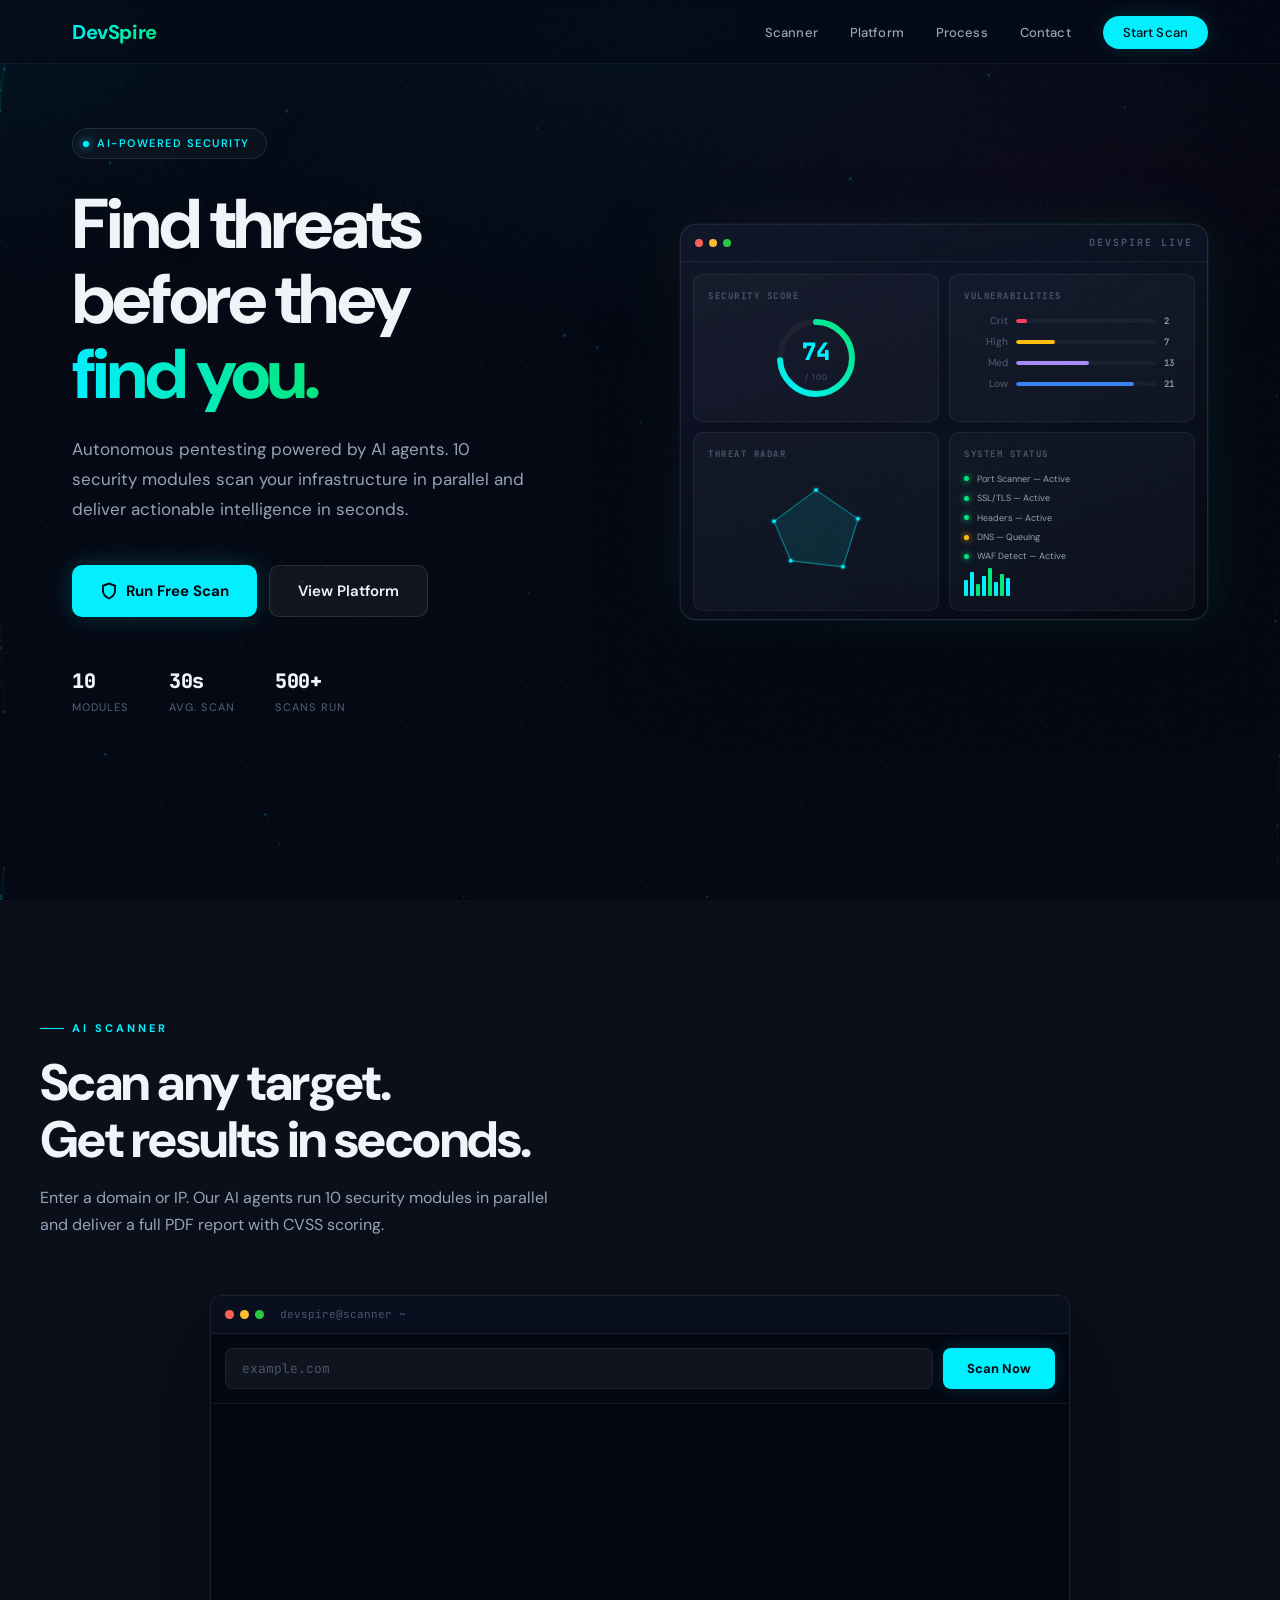
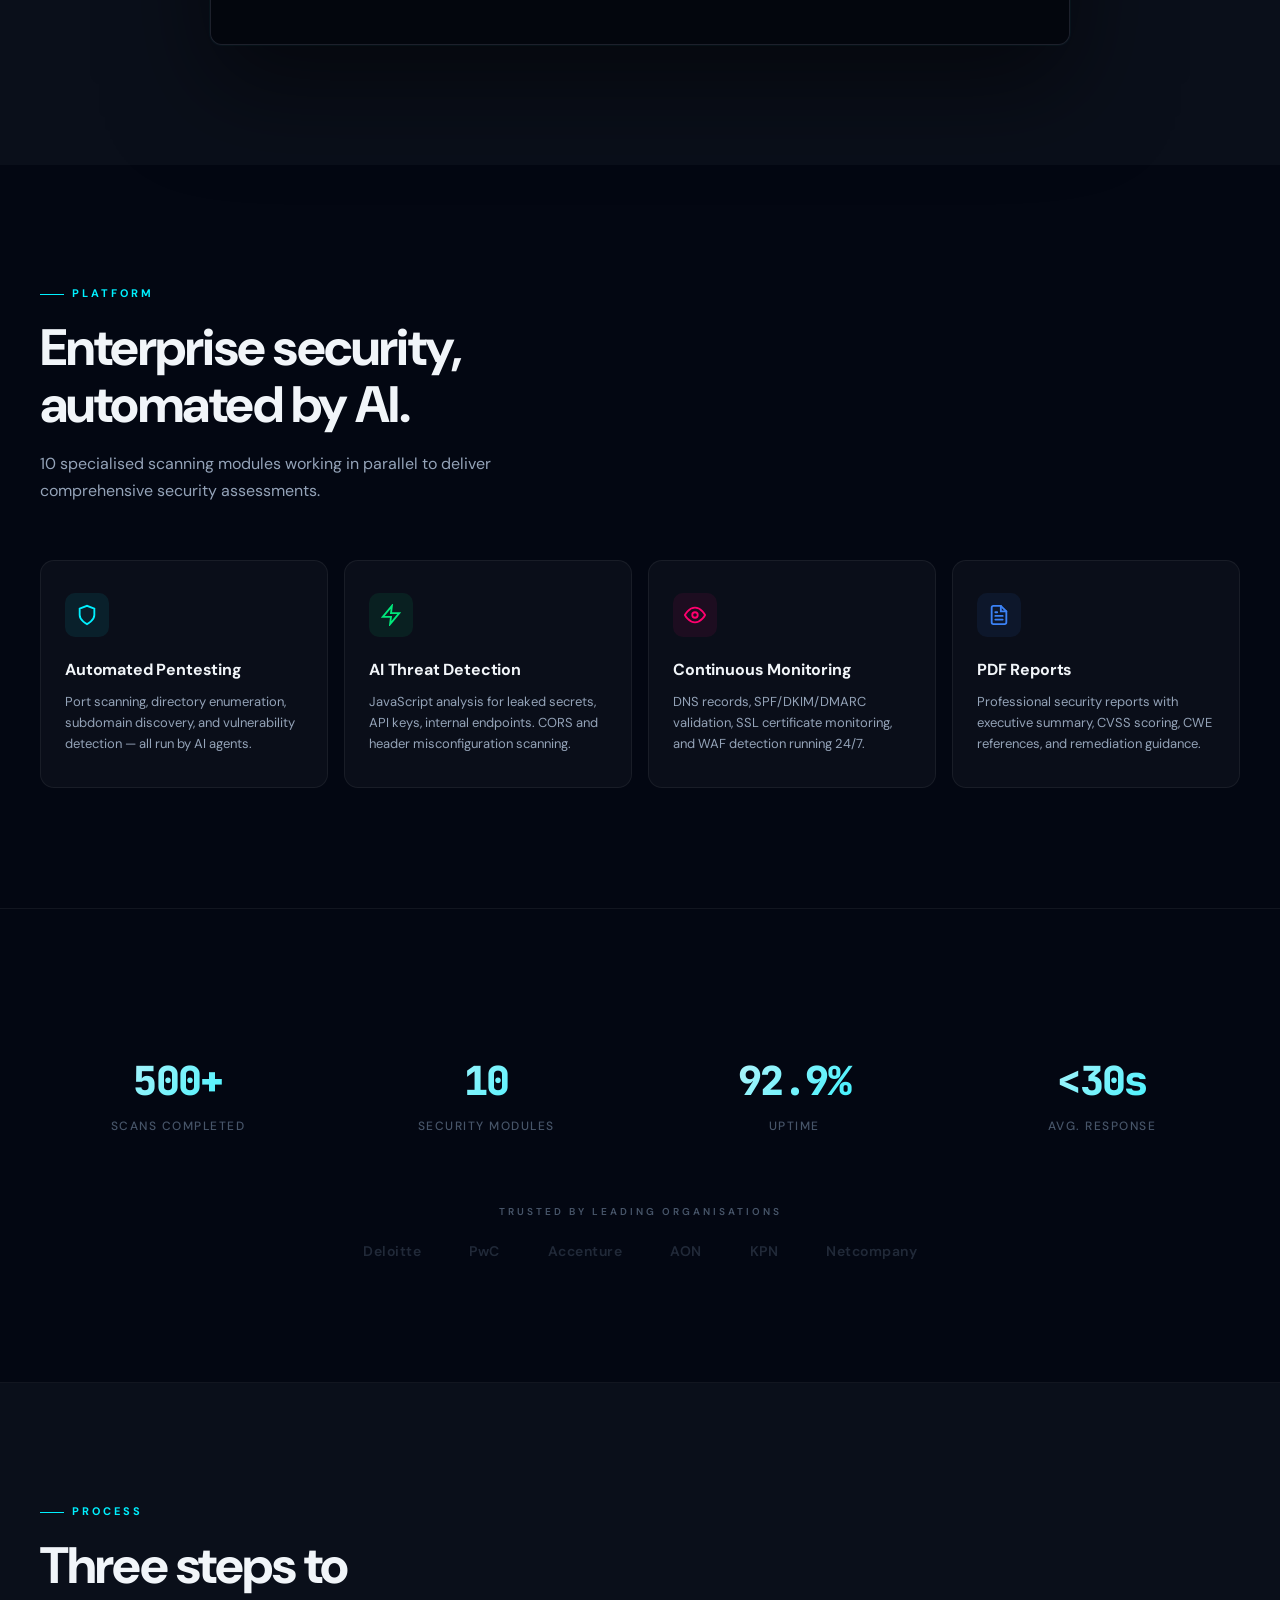
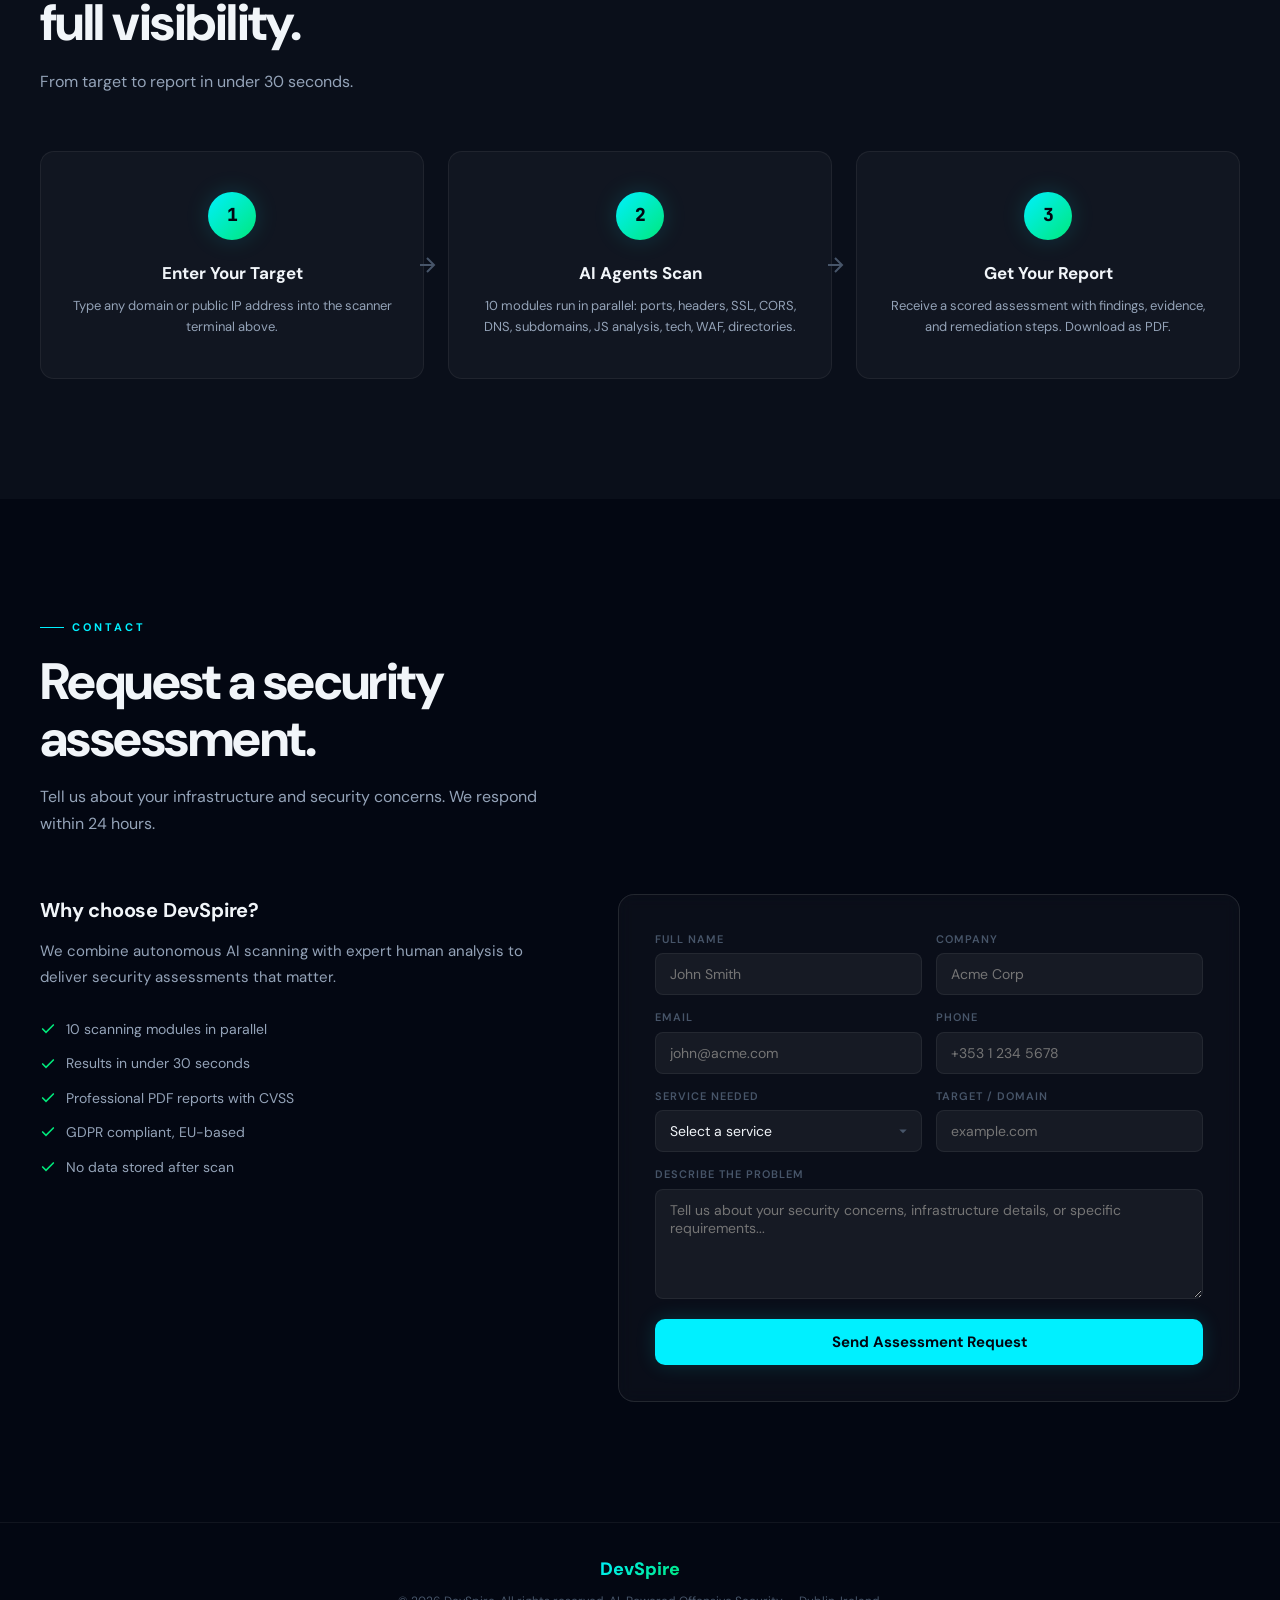
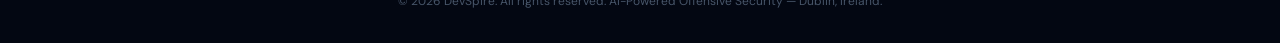
==== commit 275b9513: "redesign: premium cyberpunk UI overhaul - DM Sans + JetBrains Mono typography system - Cyan/magenta/" ====
--- a/index.html
+++ b/index.html
@@ -17,407 +17,486 @@
   <link rel="icon" type="image/jpeg" href="logo.jpeg" />
   <link rel="preconnect" href="https://fonts.googleapis.com" />
   <link rel="preconnect" href="https://fonts.gstatic.com" crossorigin />
-  <link href="https://fonts.googleapis.com/css2?family=Outfit:wght@300;400;500;600;700;800;900&family=JetBrains+Mono:wght@400;500;700&family=Space+Grotesk:wght@400;500;600;700&display=swap" rel="stylesheet" />
+  <link href="https://fonts.googleapis.com/css2?family=DM+Sans:ital,opsz,wght@0,9..40,400;0,9..40,500;0,9..40,600;0,9..40,700;0,9..40,800&family=JetBrains+Mono:wght@400;500;700&display=swap" rel="stylesheet" />
 <style>
 *,*::before,*::after{box-sizing:border-box;margin:0;padding:0}
+
 :root{
-  --bg:#050816;--bg2:#0a0f1e;--bg3:#111633;--bg4:#1a2040;
-  --accent:#00e5a0;--accent2:#00b8d4;--accent3:#7c4dff;
-  --glow:rgba(0,229,160,.12);--glow2:rgba(0,184,212,.08);
-  --text:#f0f4f8;--text2:#94a3b8;--text3:#64748b;
-  --red:#ff3d57;--orange:#ff8a3d;--yellow:#ffd03d;--blue:#3da5ff;
-  --card:rgba(17,22,51,.6);--card-border:rgba(255,255,255,.06);
-  --font:'Outfit',system-ui,sans-serif;--mono:'JetBrains Mono',monospace;
-}
+  --bg:#030712;
+  --bg2:#0a0f1a;
+  --bg3:#111827;
+  --surface:rgba(255,255,255,.03);
+  --surface2:rgba(255,255,255,.05);
+  --surface3:rgba(255,255,255,.08);
+  --border:rgba(255,255,255,.06);
+  --border2:rgba(255,255,255,.1);
+  --cyan:#00f0ff;
+  --cyan-dim:rgba(0,240,255,.08);
+  --cyan-glow:rgba(0,240,255,.15);
+  --magenta:#ff006e;
+  --emerald:#00e87b;
+  --amber:#ffbe0b;
+  --red:#ff3b5c;
+  --blue:#3b82f6;
+  --text:#f1f5f9;
+  --text2:#94a3b8;
+  --text3:#475569;
+  --font:'DM Sans',system-ui,-apple-system,sans-serif;
+  --mono:'JetBrains Mono',ui-monospace,monospace;
+  --ease:cubic-bezier(.22,1,.36,1);
+  --ease-out:cubic-bezier(0,0,.2,1);
+  --max-w:1200px;
+}
+
 html{scroll-behavior:smooth}
-body{font-family:var(--font);background:var(--bg);color:var(--text);overflow-x:hidden;line-height:1.6}
+@media(prefers-reduced-motion:reduce){html{scroll-behavior:auto}*{animation-duration:0s!important;transition-duration:0s!important}}
+
+body{font-family:var(--font);background:var(--bg);color:var(--text);overflow-x:hidden;line-height:1.6;
+  -webkit-font-smoothing:antialiased;-moz-osx-font-smoothing:grayscale}
 a{color:inherit;text-decoration:none}
-::selection{background:var(--accent);color:var(--bg)}
-
-/* CURSOR GLOW */
-.cursor-glow{position:fixed;width:600px;height:600px;border-radius:50%;pointer-events:none;z-index:0;
-  background:radial-gradient(circle,var(--glow) 0%,var(--glow2) 30%,transparent 70%);
-  transform:translate(-50%,-50%);transition:left .3s ease,top .3s ease;will-change:left,top}
-
-/* NAVBAR */
-.nav{position:fixed;top:0;left:0;right:0;z-index:100;padding:0 48px;height:72px;
-  display:flex;align-items:center;justify-content:space-between;
-  background:rgba(5,8,22,.7);backdrop-filter:blur(24px);border-bottom:1px solid var(--card-border);
-  transition:background .3s}
-.nav.scrolled{background:rgba(5,8,22,.95)}
-.nav-logo{font-size:1.6rem;font-weight:800;letter-spacing:-.5px;
-  background:linear-gradient(135deg,var(--accent),var(--accent2));
+::selection{background:var(--cyan);color:var(--bg)}
+img{max-width:100%;display:block}
+button{font-family:var(--font)}
+
+/* ─── NOISE OVERLAY ─── */
+body::before{content:'';position:fixed;inset:0;z-index:9999;pointer-events:none;opacity:.035;
+  background-image:url("data:image/svg+xml,%3Csvg viewBox='0 0 256 256' xmlns='http://www.w3.org/2000/svg'%3E%3Cfilter id='n'%3E%3CfeTurbulence type='fractalNoise' baseFrequency='0.9' numOctaves='4' stitchTiles='stitch'/%3E%3C/filter%3E%3Crect width='100%25' height='100%25' filter='url(%23n)'/%3E%3C/svg%3E");
+  background-repeat:repeat;background-size:128px 128px}
+
+/* ─── GRID PATTERN ─── */
+.grid-bg{position:fixed;inset:0;z-index:0;pointer-events:none;
+  background-image:radial-gradient(circle at 1px 1px, rgba(255,255,255,.03) 1px, transparent 0);
+  background-size:40px 40px}
+.grid-fade{position:fixed;inset:0;z-index:0;pointer-events:none;
+  background:radial-gradient(ellipse 80% 60% at 50% 0%,rgba(0,240,255,.04),transparent 70%),
+  radial-gradient(ellipse 60% 40% at 80% 20%,rgba(255,0,110,.03),transparent 60%)}
+
+/* ─── CURSOR GLOW ─── */
+.cursor-glow{position:fixed;width:800px;height:800px;border-radius:50%;pointer-events:none;z-index:1;
+  background:radial-gradient(circle,rgba(0,240,255,.06) 0%,rgba(0,240,255,.02) 30%,transparent 60%);
+  transform:translate(-50%,-50%);will-change:left,top;transition:left .15s var(--ease),top .15s var(--ease)}
+
+/* ─── SKIP LINK ─── */
+.skip-link{position:absolute;top:-100%;left:16px;z-index:10000;background:var(--bg3);color:#fff;
+  padding:12px 24px;border-radius:0 0 8px 8px;font-weight:600;font-size:.875rem}
+.skip-link:focus{top:0}
+
+/* ─── NAVBAR ─── */
+.nav{position:fixed;top:0;left:0;right:0;z-index:1000;height:64px;
+  display:flex;align-items:center;justify-content:center;
+  background:rgba(3,7,18,.6);backdrop-filter:blur(20px) saturate(1.4);
+  border-bottom:1px solid var(--border);transition:all .3s var(--ease)}
+.nav.scrolled{background:rgba(3,7,18,.9);border-color:var(--border2)}
+.nav-inner{max-width:var(--max-w);width:100%;padding:0 32px;display:flex;align-items:center;justify-content:space-between}
+.nav-logo{font-size:1.25rem;font-weight:800;letter-spacing:-.02em;
+  background:linear-gradient(135deg,var(--cyan),var(--emerald));
   -webkit-background-clip:text;-webkit-text-fill-color:transparent;background-clip:text}
-.nav-links{display:flex;gap:28px;list-style:none;align-items:center}
-.nav-links a{font-size:.88rem;font-weight:500;color:var(--text2);transition:color .2s;position:relative}
+.nav-links{display:flex;gap:32px;list-style:none;align-items:center}
+.nav-links a{font-size:.8125rem;font-weight:500;color:var(--text2);transition:color .2s;letter-spacing:.01em}
 .nav-links a:hover{color:var(--text)}
-.nav-links a::after{content:'';position:absolute;bottom:-4px;left:0;width:0;height:2px;
-  background:var(--accent);transition:width .3s}
-.nav-links a:hover::after{width:100%}
-.nav-cta{background:var(--accent)!important;color:var(--bg)!important;
-  -webkit-text-fill-color:var(--bg)!important;
-  padding:10px 24px;border-radius:8px;font-weight:700;font-size:.88rem;
-  transition:transform .2s,box-shadow .3s}
-.nav-cta:hover{transform:translateY(-2px);box-shadow:0 8px 30px rgba(0,229,160,.25)}
-.nav-cta::after{display:none!important}
-.burger{display:none;background:none;border:none;cursor:pointer;flex-direction:column;gap:5px;padding:4px}
-.burger span{width:22px;height:2px;background:var(--text);border-radius:2px;transition:.3s}
-
-/* HERO */
-.hero{min-height:100vh;padding:100px 48px 60px;display:flex;align-items:center;position:relative;overflow:hidden}
-.hero-bg{position:absolute;inset:0;z-index:0}
-.hero-bg canvas{width:100%;height:100%}
-.hero-inner{max-width:1320px;margin:0 auto;display:grid;grid-template-columns:1fr 1fr;gap:60px;
-  align-items:center;position:relative;z-index:1;width:100%}
-.hero-tag{display:inline-flex;align-items:center;gap:8px;font-size:.75rem;font-weight:600;
-  text-transform:uppercase;letter-spacing:2px;color:var(--accent);margin-bottom:20px;
-  opacity:0;animation:fadeUp .8s .2s forwards}
-.hero-tag .dot{width:6px;height:6px;border-radius:50%;background:var(--accent);
-  box-shadow:0 0 8px var(--accent);animation:pulse 2s infinite}
-@keyframes pulse{0%,100%{opacity:1}50%{opacity:.4}}
-.hero h1{font-size:clamp(2.8rem,5.5vw,4.5rem);font-weight:900;line-height:1.05;letter-spacing:-2px;
-  margin-bottom:24px;opacity:0;animation:fadeUp .8s .4s forwards}
-.hero h1 .gradient{background:linear-gradient(135deg,var(--accent),var(--accent2),var(--accent3));
-  -webkit-background-clip:text;-webkit-text-fill-color:transparent;background-clip:text;
-  background-size:200% 200%;animation:gradShift 4s ease infinite}
-@keyframes gradShift{0%,100%{background-position:0% 50%}50%{background-position:100% 50%}}
-.hero-sub{font-size:1.15rem;color:var(--text2);max-width:480px;line-height:1.7;
-  margin-bottom:36px;opacity:0;animation:fadeUp .8s .6s forwards}
-.hero-btns{display:flex;gap:16px;margin-bottom:40px;opacity:0;animation:fadeUp .8s .8s forwards}
-.btn-fill{background:var(--accent);color:var(--bg);padding:14px 32px;border-radius:10px;
-  font-weight:700;font-size:.95rem;border:none;cursor:pointer;
-  transition:transform .2s,box-shadow .3s;display:inline-flex;align-items:center;gap:8px}
-.btn-fill:hover{transform:translateY(-2px);box-shadow:0 12px 40px rgba(0,229,160,.3)}
-.btn-outline{background:transparent;color:var(--text);padding:14px 32px;border-radius:10px;
-  font-weight:600;font-size:.95rem;border:1px solid rgba(255,255,255,.15);cursor:pointer;
-  transition:border-color .3s,background .3s}
-.btn-outline:hover{border-color:var(--accent);background:rgba(0,229,160,.05)}
-.hero-tags{display:flex;gap:20px;opacity:0;animation:fadeUp .8s 1s forwards}
-.htag{display:flex;align-items:center;gap:6px;font-size:.8rem;color:var(--text2);font-weight:500}
-.htag svg{width:16px;height:16px;color:var(--accent)}
-.partners{margin-top:48px;opacity:0;animation:fadeUp .8s 1.2s forwards}
-.partners p{font-size:.7rem;text-transform:uppercase;letter-spacing:2px;color:var(--text3);margin-bottom:16px}
-.partner-row{display:flex;gap:32px;align-items:center;flex-wrap:wrap}
-.partner-row span{font-size:.85rem;font-weight:600;color:var(--text3);opacity:.5;letter-spacing:1px}
-@keyframes fadeUp{from{opacity:0;transform:translateY(24px)}to{opacity:1;transform:translateY(0)}}
-
-/* DASHBOARD 3D */
-.dash-wrapper{perspective:1200px;opacity:0;animation:fadeUp 1s .6s forwards}
-.dashboard{position:relative;width:100%;aspect-ratio:4/3;border-radius:16px;
-  background:linear-gradient(145deg,rgba(17,22,51,.8),rgba(10,15,30,.9));
-  border:1px solid var(--card-border);overflow:hidden;
-  transform-style:preserve-3d;transition:transform .15s ease-out;
-  box-shadow:0 0 80px rgba(0,229,160,.06),0 0 160px rgba(0,184,212,.04),0 40px 80px rgba(0,0,0,.4)}
-.dash-glow{position:absolute;inset:-2px;border-radius:18px;z-index:-1;
-  background:linear-gradient(135deg,rgba(0,229,160,.15),rgba(0,184,212,.1),rgba(124,77,255,.08));
-  filter:blur(20px);animation:glowPulse 4s ease-in-out infinite}
-@keyframes glowPulse{0%,100%{opacity:.6}50%{opacity:1}}
-
-/* Dashboard internals */
-.dash-header{padding:12px 16px;display:flex;justify-content:space-between;align-items:center;
-  border-bottom:1px solid var(--card-border)}
-.dash-header .title{font-size:.75rem;font-weight:700;color:var(--accent);letter-spacing:1px}
-.dash-dots{display:flex;gap:6px}
-.dash-dots span{width:8px;height:8px;border-radius:50%}
-.dash-dots span:nth-child(1){background:var(--red)}
-.dash-dots span:nth-child(2){background:var(--yellow)}
-.dash-dots span:nth-child(3){background:var(--accent)}
-.dash-body{padding:16px;display:grid;grid-template-columns:1fr 1fr;gap:12px}
-.dash-card{background:rgba(255,255,255,.03);border-radius:10px;padding:14px;
-  border:1px solid var(--card-border)}
-.dash-card h4{font-size:.65rem;text-transform:uppercase;letter-spacing:1px;color:var(--text3);margin-bottom:10px}
-
-/* Score ring */
-.score-ring{position:relative;width:100px;height:100px;margin:0 auto 8px}
-.score-ring svg{transform:rotate(-90deg)}
-.score-ring circle{fill:none;stroke-width:8;stroke-linecap:round}
-.score-ring .bg-ring{stroke:rgba(255,255,255,.05)}
-.score-ring .fg-ring{stroke:url(#scoreGrad);stroke-dasharray:251;stroke-dashoffset:65;
-  transition:stroke-dashoffset 1.5s ease;animation:ringDraw 2s ease forwards}
-@keyframes ringDraw{from{stroke-dashoffset:251}to{stroke-dashoffset:65}}
-.score-val{position:absolute;inset:0;display:flex;flex-direction:column;align-items:center;justify-content:center}
-.score-val .num{font-size:1.8rem;font-weight:800;color:var(--accent)}
-.score-val .lbl{font-size:.55rem;color:var(--text3);text-transform:uppercase;letter-spacing:1px}
-
-/* Vuln bars */
-.vuln-bars{display:flex;flex-direction:column;gap:6px}
-.vbar{display:flex;align-items:center;gap:8px;font-size:.65rem}
-.vbar .label{width:50px;color:var(--text3);text-align:right}
-.vbar .track{flex:1;height:6px;background:rgba(255,255,255,.05);border-radius:3px;overflow:hidden}
-.vbar .fill{height:100%;border-radius:3px;animation:barGrow 1.5s ease forwards;transform-origin:left}
-@keyframes barGrow{from{transform:scaleX(0)}to{transform:scaleX(1)}}
-.vbar .count{width:20px;color:var(--text2);font-weight:600;font-family:var(--mono);font-size:.6rem}
+.nav-cta{background:var(--cyan)!important;color:var(--bg)!important;-webkit-text-fill-color:var(--bg)!important;
+  padding:8px 20px;border-radius:100px;font-weight:700;font-size:.8125rem;letter-spacing:.01em;
+  box-shadow:0 0 20px rgba(0,240,255,.15);transition:all .25s var(--ease)}
+.nav-cta:hover{box-shadow:0 0 30px rgba(0,240,255,.3);transform:translateY(-1px)}
+.burger{display:none;background:none;border:none;cursor:pointer;padding:8px;flex-direction:column;gap:5px}
+.burger span{width:20px;height:1.5px;background:var(--text);border-radius:4px;transition:.3s}
+
+/* ─── SECTION ─── */
+section{padding:120px 32px;position:relative;z-index:2}
+.section-inner{max-width:var(--max-w);margin:0 auto}
+.section-label{font-size:.6875rem;font-weight:700;text-transform:uppercase;letter-spacing:3px;
+  color:var(--cyan);margin-bottom:16px;display:flex;align-items:center;gap:8px}
+.section-label::before{content:'';width:24px;height:1px;background:var(--cyan)}
+.section-title{font-size:clamp(2rem,4vw,3.25rem);font-weight:800;letter-spacing:-.03em;
+  line-height:1.12;margin-bottom:16px}
+.section-desc{font-size:1rem;color:var(--text2);max-width:520px;line-height:1.7;margin-bottom:56px}
+
+/* ─── HERO ─── */
+.hero{min-height:100vh;display:flex;align-items:center;padding-top:64px;position:relative;overflow:hidden}
+.hero-canvas{position:absolute;inset:0;z-index:0}
+.hero-canvas canvas{width:100%;height:100%}
+.hero-inner{max-width:var(--max-w);margin:0 auto;width:100%;padding:0 32px;
+  display:grid;grid-template-columns:1fr 1fr;gap:80px;align-items:center;position:relative;z-index:2}
+
+.hero-badge{display:inline-flex;align-items:center;gap:8px;padding:6px 16px 6px 10px;
+  border-radius:100px;border:1px solid var(--border2);background:var(--surface);
+  font-size:.6875rem;font-weight:600;text-transform:uppercase;letter-spacing:1.5px;color:var(--cyan);
+  margin-bottom:28px;opacity:0;animation:fadeUp .8s .2s var(--ease) forwards}
+.hero-badge .pulse{width:6px;height:6px;border-radius:50%;background:var(--cyan);
+  box-shadow:0 0 8px var(--cyan);animation:pulse 2s infinite}
+@keyframes pulse{0%,100%{opacity:1;transform:scale(1)}50%{opacity:.4;transform:scale(.8)}}
+
+.hero h1{font-size:clamp(3rem,5.5vw,4.5rem);font-weight:800;line-height:1.06;letter-spacing:-.04em;
+  margin-bottom:24px;opacity:0;animation:fadeUp .8s .35s var(--ease) forwards}
+.hero h1 .shimmer{background:linear-gradient(90deg,var(--cyan),var(--emerald),var(--cyan));
+  background-size:200% 100%;-webkit-background-clip:text;-webkit-text-fill-color:transparent;
+  background-clip:text;animation:shimmer 3s linear infinite}
+@keyframes shimmer{0%{background-position:200% 0}100%{background-position:-200% 0}}
+
+.hero-sub{font-size:1.0625rem;color:var(--text2);max-width:460px;line-height:1.75;
+  margin-bottom:40px;opacity:0;animation:fadeUp .8s .5s var(--ease) forwards}
+
+.hero-actions{display:flex;gap:12px;margin-bottom:48px;opacity:0;animation:fadeUp .8s .65s var(--ease) forwards}
+.btn-primary{display:inline-flex;align-items:center;gap:8px;
+  background:var(--cyan);color:var(--bg);padding:13px 28px;border-radius:10px;
+  font-weight:700;font-size:.9375rem;border:none;cursor:pointer;
+  box-shadow:0 0 24px rgba(0,240,255,.2),0 4px 12px rgba(0,0,0,.3);
+  transition:all .25s var(--ease)}
+.btn-primary:hover{box-shadow:0 0 40px rgba(0,240,255,.35),0 8px 20px rgba(0,0,0,.4);transform:translateY(-2px)}
+.btn-primary svg{width:18px;height:18px}
+.btn-ghost{display:inline-flex;align-items:center;gap:8px;
+  background:var(--surface2);color:var(--text);padding:13px 28px;border-radius:10px;
+  font-weight:600;font-size:.9375rem;border:1px solid var(--border2);cursor:pointer;
+  transition:all .25s var(--ease)}
+.btn-ghost:hover{background:var(--surface3);border-color:rgba(255,255,255,.15)}
+
+.hero-metrics{display:flex;gap:40px;opacity:0;animation:fadeUp .8s .8s var(--ease) forwards}
+.hm{display:flex;flex-direction:column;gap:2px}
+.hm-val{font-size:1.25rem;font-weight:800;font-family:var(--mono);color:var(--text);letter-spacing:-.02em}
+.hm-label{font-size:.6875rem;color:var(--text3);font-weight:500;text-transform:uppercase;letter-spacing:1px}
+
+@keyframes fadeUp{from{opacity:0;transform:translateY(28px)}to{opacity:1;transform:translateY(0)}}
+
+/* ─── DASHBOARD 3D ─── */
+.dash-container{perspective:1200px;opacity:0;animation:fadeUp 1s .5s var(--ease) forwards}
+.dash-frame{position:relative;width:100%;aspect-ratio:4/3;border-radius:16px;
+  background:linear-gradient(160deg,rgba(15,23,42,.85),rgba(3,7,18,.95));
+  border:1px solid var(--border2);overflow:hidden;
+  transform-style:preserve-3d;transition:transform .12s var(--ease-out);
+  box-shadow:0 0 0 1px rgba(0,240,255,.05),0 0 80px rgba(0,240,255,.04),0 40px 80px rgba(0,0,0,.5)}
+.dash-halo{position:absolute;inset:-1px;border-radius:17px;z-index:-1;
+  background:conic-gradient(from 180deg,rgba(0,240,255,.12),rgba(255,0,110,.06),rgba(0,232,123,.08),rgba(0,240,255,.12));
+  filter:blur(24px);animation:haloSpin 8s linear infinite}
+@keyframes haloSpin{to{transform:rotate(360deg)}}
+.dash-chrome{padding:10px 14px;display:flex;align-items:center;justify-content:space-between;
+  border-bottom:1px solid var(--border)}
+.dash-chrome-dots{display:flex;gap:6px}
+.dash-chrome-dots i{width:8px;height:8px;border-radius:50%;display:block}
+.dash-chrome-dots i:nth-child(1){background:#ff5f57}
+.dash-chrome-dots i:nth-child(2){background:#febc2e}
+.dash-chrome-dots i:nth-child(3){background:#28c840}
+.dash-chrome-title{font-size:.625rem;font-weight:700;letter-spacing:2px;
+  text-transform:uppercase;color:var(--text3);font-family:var(--mono)}
+.dash-grid{display:grid;grid-template-columns:1fr 1fr;gap:10px;padding:12px}
+.dash-cell{background:var(--surface);border:1px solid var(--border);border-radius:10px;padding:14px;
+  transition:border-color .3s}
+.dash-cell:hover{border-color:var(--border2)}
+.dash-cell h4{font-size:.5625rem;font-weight:700;text-transform:uppercase;letter-spacing:1.5px;
+  color:var(--text3);margin-bottom:10px;font-family:var(--mono)}
+
+/* Score Ring */
+.score-wrap{display:flex;flex-direction:column;align-items:center}
+.score-ring{position:relative;width:90px;height:90px;margin-bottom:4px}
+.score-ring svg{transform:rotate(-90deg);width:90px;height:90px}
+.score-ring circle{fill:none;stroke-width:6;stroke-linecap:round}
+.sr-bg{stroke:rgba(255,255,255,.04)}
+.sr-fg{stroke:url(#sgr);stroke-dasharray:226;stroke-dashoffset:59;
+  animation:ringIn 2s var(--ease) forwards}
+@keyframes ringIn{from{stroke-dashoffset:226}to{stroke-dashoffset:59}}
+.score-center{position:absolute;inset:0;display:flex;flex-direction:column;align-items:center;justify-content:center}
+.score-num{font-size:1.5rem;font-weight:800;font-family:var(--mono);color:var(--cyan)}
+.score-lbl{font-size:.5rem;color:var(--text3);letter-spacing:1px;text-transform:uppercase}
+
+/* Vuln Bars */
+.vb{display:flex;align-items:center;gap:8px;font-size:.625rem;margin-bottom:5px}
+.vb:last-child{margin-bottom:0}
+.vb-name{width:44px;text-align:right;color:var(--text3);font-weight:500}
+.vb-track{flex:1;height:4px;background:rgba(255,255,255,.04);border-radius:2px;overflow:hidden}
+.vb-fill{height:100%;border-radius:2px;transform-origin:left;animation:barIn 1.2s var(--ease) forwards}
+@keyframes barIn{from{transform:scaleX(0)}to{transform:scaleX(1)}}
+.vb-ct{width:16px;font-family:var(--mono);font-weight:600;color:var(--text2);font-size:.5625rem}
 
 /* Radar */
-.radar-wrap{position:relative;display:flex;align-items:center;justify-content:center;padding:8px 0}
-.radar-wrap svg{width:120px;height:120px}
-.radar-grid{stroke:rgba(255,255,255,.06);fill:none}
-.radar-area{fill:rgba(0,229,160,.12);stroke:var(--accent);stroke-width:1.5;
-  animation:radarFade 1.5s ease forwards}
-@keyframes radarFade{from{opacity:0;transform:scale(.8)}to{opacity:1;transform:scale(1)}}
-.radar-dot{fill:var(--accent);filter:drop-shadow(0 0 3px var(--accent))}
-
-/* Status items */
-.status-list{display:flex;flex-direction:column;gap:6px}
-.status-item{display:flex;align-items:center;gap:8px;font-size:.65rem;color:var(--text2)}
-.status-dot{width:6px;height:6px;border-radius:50%;flex-shrink:0}
-.status-dot.green{background:#00e5a0;box-shadow:0 0 6px #00e5a0}
-.status-dot.yellow{background:#ffd03d;box-shadow:0 0 6px #ffd03d}
-.status-dot.red{background:#ff3d57;box-shadow:0 0 6px #ff3d57}
-.mini-bars{display:flex;gap:3px;align-items:flex-end;height:30px;margin-top:8px}
-.mini-bar{width:6px;border-radius:2px;animation:miniGrow 1s ease forwards}
-@keyframes miniGrow{from{height:0}to{height:var(--h)}}
-
-/* SECTION COMMON */
-section{padding:100px 48px}
-.section-inner{max-width:1200px;margin:0 auto}
-.section-tag{font-size:.7rem;font-weight:700;text-transform:uppercase;letter-spacing:3px;
-  color:var(--accent);margin-bottom:12px}
-.section-title{font-size:clamp(2rem,4vw,3rem);font-weight:800;letter-spacing:-1px;margin-bottom:20px;line-height:1.15}
-.section-sub{font-size:1.05rem;color:var(--text2);max-width:560px;margin-bottom:48px}
-
-/* TERMINAL */
+.radar-svg{width:100%;max-width:120px;margin:0 auto;display:block}
+.radar-grid-line{stroke:rgba(255,255,255,.05);fill:none;stroke-width:.5}
+.radar-fill{fill:rgba(0,240,255,.1);stroke:var(--cyan);stroke-width:1;
+  opacity:0;animation:radarIn 1.5s .5s var(--ease) forwards}
+@keyframes radarIn{to{opacity:1}}
+.radar-pt{fill:var(--cyan);filter:drop-shadow(0 0 3px var(--cyan))}
+
+/* Status */
+.st-row{display:flex;align-items:center;gap:8px;font-size:.5625rem;color:var(--text2);margin-bottom:5px}
+.st-row:last-child{margin-bottom:0}
+.st-dot{width:5px;height:5px;border-radius:50%;flex-shrink:0}
+.st-dot.on{background:var(--emerald);box-shadow:0 0 6px var(--emerald)}
+.st-dot.warn{background:var(--amber);box-shadow:0 0 6px var(--amber)}
+.mini-chart{display:flex;gap:2px;align-items:flex-end;height:24px;margin-top:8px}
+.mini-col{width:4px;border-radius:1px;animation:colUp .8s var(--ease) forwards}
+@keyframes colUp{from{height:0}to{height:var(--h)}}
+
+/* ─── SCANNER TERMINAL ─── */
 #scanner{background:var(--bg2)}
-.term-wrap{max-width:900px;margin:0 auto;border-radius:14px;overflow:hidden;
-  border:1px solid var(--card-border);box-shadow:0 40px 80px rgba(0,0,0,.4)}
-.term-chrome{background:rgba(20,25,45,.9);padding:12px 16px;display:flex;align-items:center;gap:8px;
-  border-bottom:1px solid var(--card-border)}
-.term-chrome .dots{display:flex;gap:6px}
-.term-chrome .dots span{width:10px;height:10px;border-radius:50%}
-.term-chrome .dots span:nth-child(1){background:#ff3d57}
-.term-chrome .dots span:nth-child(2){background:#ffd03d}
-.term-chrome .dots span:nth-child(3){background:#00e5a0}
-.term-chrome .label{margin-left:12px;font-size:.72rem;color:var(--text3);font-family:var(--mono)}
-.term-input-row{background:rgba(13,17,23,.95);padding:16px;display:flex;gap:12px;
-  border-bottom:1px solid var(--card-border)}
-.term-input-row input{flex:1;background:rgba(255,255,255,.04);border:1px solid var(--card-border);
-  border-radius:8px;padding:12px 16px;color:var(--text);font-family:var(--mono);font-size:.85rem;
-  outline:none;transition:border-color .3s}
-.term-input-row input:focus{border-color:var(--accent)}
-.term-input-row input::placeholder{color:var(--text3)}
-.term-input-row button{background:var(--accent);color:var(--bg);border:none;border-radius:8px;
-  padding:12px 28px;font-weight:700;cursor:pointer;font-family:var(--font);
-  transition:transform .2s,box-shadow .3s;white-space:nowrap}
-.term-input-row button:hover{transform:translateY(-1px);box-shadow:0 8px 24px rgba(0,229,160,.25)}
-#terminal-body{background:rgba(13,17,23,.95);min-height:280px;max-height:400px;overflow-y:auto;
-  padding:16px;font-family:var(--mono);font-size:.8rem;line-height:1.8}
-.term-line{opacity:0;animation:termLine .3s forwards}
-@keyframes termLine{to{opacity:1}}
-.term-prompt{color:var(--accent);margin-right:8px}
+.term{max-width:860px;margin:0 auto;border-radius:12px;overflow:hidden;
+  border:1px solid var(--border2);background:rgba(3,7,18,.8);
+  box-shadow:0 0 0 1px rgba(0,240,255,.03),0 40px 100px rgba(0,0,0,.5)}
+.term-top{padding:10px 14px;display:flex;align-items:center;gap:8px;
+  border-bottom:1px solid var(--border);background:rgba(15,23,42,.5)}
+.term-top-dots{display:flex;gap:6px}
+.term-top-dots i{width:9px;height:9px;border-radius:50%;display:block}
+.term-top-dots i:nth-child(1){background:#ff5f57}
+.term-top-dots i:nth-child(2){background:#febc2e}
+.term-top-dots i:nth-child(3){background:#28c840}
+.term-top-label{margin-left:8px;font-size:.6875rem;color:var(--text3);font-family:var(--mono)}
+.term-input{padding:14px;display:flex;gap:10px;border-bottom:1px solid var(--border)}
+.term-input input{flex:1;background:var(--surface2);border:1px solid var(--border);border-radius:8px;
+  padding:11px 16px;color:var(--text);font-family:var(--mono);font-size:.8125rem;outline:none;
+  transition:border-color .2s}
+.term-input input:focus{border-color:var(--cyan)}
+.term-input input::placeholder{color:var(--text3)}
+.term-input button{background:var(--cyan);color:var(--bg);border:none;border-radius:8px;
+  padding:11px 24px;font-weight:700;cursor:pointer;font-size:.8125rem;white-space:nowrap;
+  box-shadow:0 0 16px rgba(0,240,255,.15);transition:all .2s var(--ease)}
+.term-input button:hover{box-shadow:0 0 28px rgba(0,240,255,.3);transform:translateY(-1px)}
+#terminal-body{min-height:240px;max-height:380px;overflow-y:auto;padding:14px;
+  font-family:var(--mono);font-size:.75rem;line-height:1.9;background:rgba(0,0,0,.3)}
+.term-line{opacity:0;animation:lineIn .2s forwards}
+@keyframes lineIn{to{opacity:1}}
+.term-prompt{color:var(--cyan);margin-right:6px}
 .term-cmd{color:var(--text)}
 .term-output{color:var(--text2)}
-.term-success{color:var(--accent)}
-.term-warn{color:var(--orange)}
-
-/* FEATURES */
-#features{background:var(--bg)}
-.feat-grid{display:grid;grid-template-columns:repeat(4,1fr);gap:20px}
-.feat-card{background:var(--card);border:1px solid var(--card-border);border-radius:14px;
-  padding:32px 24px;transition:transform .3s,border-color .3s,box-shadow .3s;position:relative;overflow:hidden}
-.feat-card:hover{transform:translateY(-6px);border-color:rgba(0,229,160,.2);
-  box-shadow:0 20px 60px rgba(0,0,0,.3)}
-.feat-card::before{content:'';position:absolute;top:0;left:0;right:0;height:2px;
-  background:linear-gradient(90deg,var(--accent),var(--accent2));opacity:0;transition:opacity .3s}
-.feat-card:hover::before{opacity:1}
-.feat-icon{width:48px;height:48px;border-radius:12px;display:flex;align-items:center;justify-content:center;
-  margin-bottom:20px;font-size:1.3rem}
-.feat-card:nth-child(1) .feat-icon{background:rgba(0,229,160,.1);color:var(--accent)}
-.feat-card:nth-child(2) .feat-icon{background:rgba(0,184,212,.1);color:var(--accent2)}
-.feat-card:nth-child(3) .feat-icon{background:rgba(124,77,255,.1);color:var(--accent3)}
-.feat-card:nth-child(4) .feat-icon{background:rgba(255,138,61,.1);color:var(--orange)}
-.feat-card h3{font-size:1.1rem;font-weight:700;margin-bottom:10px}
-.feat-card p{font-size:.88rem;color:var(--text2);line-height:1.6}
-
-/* HOW IT WORKS */
+.term-success{color:var(--emerald)}
+.term-warn{color:var(--amber)}
+
+/* ─── FEATURES ─── */
+.feat-grid{display:grid;grid-template-columns:repeat(4,1fr);gap:16px}
+.feat-card{background:var(--surface);border:1px solid var(--border);border-radius:14px;
+  padding:32px 24px;transition:all .3s var(--ease);position:relative;overflow:hidden;cursor:default}
+.feat-card::before{content:'';position:absolute;inset:0;border-radius:14px;opacity:0;
+  background:linear-gradient(135deg,rgba(0,240,255,.04),rgba(255,0,110,.02));transition:opacity .3s}
+.feat-card::after{content:'';position:absolute;top:0;left:0;right:0;height:1px;
+  background:linear-gradient(90deg,transparent,var(--cyan),transparent);opacity:0;transition:opacity .3s}
+.feat-card:hover{border-color:rgba(0,240,255,.12);transform:translateY(-4px);
+  box-shadow:0 20px 60px rgba(0,0,0,.3),0 0 40px rgba(0,240,255,.03)}
+.feat-card:hover::before,.feat-card:hover::after{opacity:1}
+.feat-icon{width:44px;height:44px;border-radius:10px;display:flex;align-items:center;justify-content:center;
+  margin-bottom:20px}
+.feat-card:nth-child(1) .feat-icon{background:rgba(0,240,255,.08);color:var(--cyan)}
+.feat-card:nth-child(2) .feat-icon{background:rgba(0,232,123,.08);color:var(--emerald)}
+.feat-card:nth-child(3) .feat-icon{background:rgba(255,0,110,.08);color:var(--magenta)}
+.feat-card:nth-child(4) .feat-icon{background:rgba(59,130,246,.08);color:var(--blue)}
+.feat-card h3{font-size:1rem;font-weight:700;margin-bottom:8px;letter-spacing:-.01em}
+.feat-card p{font-size:.8125rem;color:var(--text2);line-height:1.65}
+
+/* ─── STATS ─── */
+#stats{background:var(--bg);border-top:1px solid var(--border);border-bottom:1px solid var(--border)}
+.stats-grid{display:grid;grid-template-columns:repeat(4,1fr);gap:32px;text-align:center;
+  padding:20px 0}
+.stat-item{display:flex;flex-direction:column;gap:4px}
+.stat-num{font-size:2.5rem;font-weight:800;font-family:var(--mono);letter-spacing:-.04em;
+  background:linear-gradient(135deg,var(--text),var(--cyan));
+  -webkit-background-clip:text;-webkit-text-fill-color:transparent;background-clip:text}
+.stat-label{font-size:.75rem;color:var(--text3);font-weight:500;text-transform:uppercase;letter-spacing:1.5px}
+.trusted{margin-top:48px;text-align:center}
+.trusted p{font-size:.625rem;font-weight:600;text-transform:uppercase;letter-spacing:3px;
+  color:var(--text3);margin-bottom:20px}
+.trusted-logos{display:flex;justify-content:center;gap:48px;align-items:center;flex-wrap:wrap}
+.trusted-logos span{font-size:.875rem;font-weight:600;color:var(--text3);opacity:.45;letter-spacing:.5px;
+  transition:opacity .3s}
+.trusted-logos span:hover{opacity:.7}
+
+/* ─── HOW IT WORKS ─── */
 #how{background:var(--bg2)}
-.steps{display:grid;grid-template-columns:repeat(3,1fr);gap:32px;position:relative}
-.step{text-align:center;padding:40px 24px;position:relative}
-.step-num{width:56px;height:56px;border-radius:50%;display:flex;align-items:center;justify-content:center;
-  margin:0 auto 20px;font-size:1.2rem;font-weight:800;
-  background:linear-gradient(135deg,var(--accent),var(--accent2));color:var(--bg)}
-.step h3{font-size:1.15rem;font-weight:700;margin-bottom:10px}
-.step p{font-size:.9rem;color:var(--text2)}
-.step-arrow{position:absolute;top:56px;right:-16px;width:32px;color:var(--text3)}
-
-/* CONTACT */
+.steps-grid{display:grid;grid-template-columns:repeat(3,1fr);gap:24px}
+.step-card{text-align:center;padding:40px 28px;border-radius:14px;
+  background:var(--surface);border:1px solid var(--border);
+  transition:all .3s var(--ease);position:relative}
+.step-card:hover{border-color:var(--border2);transform:translateY(-4px)}
+.step-num{width:48px;height:48px;border-radius:50%;display:flex;align-items:center;justify-content:center;
+  margin:0 auto 20px;font-size:1.125rem;font-weight:800;font-family:var(--mono);
+  background:linear-gradient(135deg,var(--cyan),var(--emerald));color:var(--bg);
+  box-shadow:0 0 24px rgba(0,240,255,.15)}
+.step-card h3{font-size:1.0625rem;font-weight:700;margin-bottom:8px}
+.step-card p{font-size:.8125rem;color:var(--text2);line-height:1.65}
+.step-arrow{display:none;position:absolute;top:50%;right:-16px;transform:translateY(-50%);
+  color:var(--text3);width:24px;height:24px}
+@media(min-width:769px){
+  .step-card:not(:last-child) .step-arrow{display:block}
+}
+
+/* ─── CONTACT ─── */
 #contact{background:var(--bg)}
-.contact-grid{display:grid;grid-template-columns:1fr 1fr;gap:60px;align-items:start}
-.contact-info h3{font-size:1.3rem;font-weight:700;margin-bottom:16px}
-.contact-info p{color:var(--text2);margin-bottom:24px;line-height:1.7}
-.contact-perks{list-style:none;display:flex;flex-direction:column;gap:14px}
-.contact-perks li{display:flex;align-items:center;gap:10px;font-size:.9rem;color:var(--text2)}
-.contact-perks li svg{width:18px;height:18px;color:var(--accent);flex-shrink:0}
-.contact-form{background:var(--card);border:1px solid var(--card-border);border-radius:16px;padding:36px}
-.form-row{display:grid;grid-template-columns:1fr 1fr;gap:16px;margin-bottom:16px}
-.form-group{display:flex;flex-direction:column;gap:6px}
-.form-group.full{grid-column:1/-1}
-.form-group label{font-size:.75rem;font-weight:600;text-transform:uppercase;letter-spacing:1px;color:var(--text3)}
-.form-group input,.form-group select,.form-group textarea{background:rgba(255,255,255,.04);
-  border:1px solid var(--card-border);border-radius:8px;padding:12px 16px;color:var(--text);
-  font-family:var(--font);font-size:.9rem;outline:none;transition:border-color .3s;resize:vertical}
-.form-group input:focus,.form-group select:focus,.form-group textarea:focus{border-color:var(--accent)}
-.form-group select{cursor:pointer;appearance:none;
-  background-image:url("data:image/svg+xml,%3Csvg xmlns='http://www.w3.org/2000/svg' width='12' height='12' fill='%2394a3b8' viewBox='0 0 16 16'%3E%3Cpath d='M8 11L3 6h10z'/%3E%3C/svg%3E");
+.contact-grid{display:grid;grid-template-columns:1fr 1.2fr;gap:60px;align-items:start}
+.contact-info h3{font-size:1.25rem;font-weight:700;margin-bottom:12px;letter-spacing:-.01em}
+.contact-info>p{color:var(--text2);margin-bottom:28px;line-height:1.75;font-size:.9375rem}
+.contact-perks{list-style:none;display:flex;flex-direction:column;gap:12px}
+.contact-perks li{display:flex;align-items:center;gap:10px;font-size:.875rem;color:var(--text2)}
+.contact-perks li svg{width:16px;height:16px;color:var(--emerald);flex-shrink:0}
+.contact-card{background:var(--surface);border:1px solid var(--border2);border-radius:16px;padding:36px;
+  backdrop-filter:blur(8px)}
+.form-row{display:grid;grid-template-columns:1fr 1fr;gap:14px;margin-bottom:14px}
+.form-g{display:flex;flex-direction:column;gap:5px}
+.form-g.full{grid-column:1/-1}
+.form-g label{font-size:.6875rem;font-weight:600;text-transform:uppercase;letter-spacing:1px;color:var(--text3)}
+.form-g input,.form-g select,.form-g textarea{background:var(--surface2);border:1px solid var(--border);
+  border-radius:8px;padding:11px 14px;color:var(--text);font-family:var(--font);font-size:.875rem;
+  outline:none;transition:border-color .2s;resize:vertical}
+.form-g input:focus,.form-g select:focus,.form-g textarea:focus{border-color:var(--cyan)}
+.form-g select{cursor:pointer;-webkit-appearance:none;appearance:none;
+  background-image:url("data:image/svg+xml,%3Csvg xmlns='http://www.w3.org/2000/svg' width='12' height='12' fill='%23475569' viewBox='0 0 16 16'%3E%3Cpath d='M8 11L3 6h10z'/%3E%3C/svg%3E");
   background-repeat:no-repeat;background-position:right 12px center}
-.form-group select option{background:var(--bg3);color:var(--text)}
-.form-group textarea{min-height:120px}
-.form-submit{width:100%;background:var(--accent);color:var(--bg);border:none;border-radius:10px;
-  padding:14px;font-weight:700;font-size:1rem;cursor:pointer;font-family:var(--font);
-  transition:transform .2s,box-shadow .3s;margin-top:8px}
-.form-submit:hover{transform:translateY(-2px);box-shadow:0 12px 40px rgba(0,229,160,.25)}
-.form-success{display:none;text-align:center;padding:48px 24px}
-.form-success svg{width:64px;height:64px;color:var(--accent);margin-bottom:16px}
-.form-success h3{font-size:1.4rem;margin-bottom:8px}
-.form-success p{color:var(--text2)}
-
-/* FOOTER */
-footer{background:var(--bg2);border-top:1px solid var(--card-border);padding:40px 48px;text-align:center}
-footer p{font-size:.8rem;color:var(--text3)}
-footer .foot-logo{font-size:1.2rem;font-weight:800;
-  background:linear-gradient(135deg,var(--accent),var(--accent2));
+.form-g select option{background:var(--bg3);color:var(--text)}
+.form-g textarea{min-height:110px}
+.form-btn{width:100%;background:var(--cyan);color:var(--bg);border:none;border-radius:10px;
+  padding:13px;font-weight:700;font-size:.9375rem;cursor:pointer;
+  box-shadow:0 0 20px rgba(0,240,255,.15);transition:all .25s var(--ease);margin-top:6px}
+.form-btn:hover{box-shadow:0 0 36px rgba(0,240,255,.3);transform:translateY(-2px)}
+.form-ok{display:none;text-align:center;padding:48px 24px}
+.form-ok svg{width:56px;height:56px;color:var(--emerald);margin-bottom:16px}
+.form-ok h3{font-size:1.25rem;margin-bottom:8px;font-weight:700}
+.form-ok p{color:var(--text2);font-size:.9375rem}
+
+/* ─── FOOTER ─── */
+footer{border-top:1px solid var(--border);padding:32px;text-align:center;position:relative;z-index:2}
+.foot-logo{font-size:1.125rem;font-weight:800;
+  background:linear-gradient(135deg,var(--cyan),var(--emerald));
   -webkit-background-clip:text;-webkit-text-fill-color:transparent;background-clip:text;
-  margin-bottom:12px;display:inline-block}
-
-/* SCROLL REVEAL */
-.reveal{opacity:0;transform:translateY(30px);transition:opacity .8s,transform .8s}
-.reveal.visible{opacity:1;transform:translateY(0)}
-
-/* RESPONSIVE */
+  display:inline-block;margin-bottom:8px}
+footer p{font-size:.75rem;color:var(--text3)}
+
+/* ─── REVEAL ─── */
+.reveal{opacity:0;transform:translateY(24px);transition:opacity .7s var(--ease),transform .7s var(--ease)}
+.reveal.vis{opacity:1;transform:translateY(0)}
+
+/* ─── BTN-FILL (for scanner PDF button) ─── */
+.btn-fill{display:inline-flex;align-items:center;gap:8px;
+  background:var(--cyan);color:var(--bg);padding:10px 20px;border-radius:8px;
+  font-weight:700;font-size:.8125rem;border:none;cursor:pointer;font-family:var(--font);
+  box-shadow:0 0 16px rgba(0,240,255,.15);transition:all .2s var(--ease)}
+.btn-fill:hover{box-shadow:0 0 28px rgba(0,240,255,.3);transform:translateY(-1px)}
+
+/* ─── RESPONSIVE ─── */
 @media(max-width:1024px){
   .hero-inner{grid-template-columns:1fr;text-align:center}
   .hero-sub{margin-left:auto;margin-right:auto}
-  .hero-btns,.hero-tags{justify-content:center}
-  .partners{text-align:center}
-  .partner-row{justify-content:center}
-  .dash-wrapper{max-width:500px;margin:0 auto}
+  .hero-actions{justify-content:center}
+  .hero-metrics{justify-content:center}
+  .dash-container{max-width:480px;margin:0 auto}
   .feat-grid{grid-template-columns:repeat(2,1fr)}
+  .stats-grid{grid-template-columns:repeat(2,1fr);gap:24px}
   .contact-grid{grid-template-columns:1fr}
 }
 @media(max-width:768px){
-  .nav{padding:0 20px}
-  .nav-links{display:none;position:fixed;inset:0;top:72px;background:rgba(5,8,22,.98);
-    flex-direction:column;justify-content:center;align-items:center;gap:32px}
+  section{padding:80px 20px}
+  .nav-inner{padding:0 20px}
+  .nav-links{display:none;position:fixed;inset:0;top:64px;
+    background:rgba(3,7,18,.98);backdrop-filter:blur(24px);
+    flex-direction:column;justify-content:center;align-items:center;gap:28px;z-index:999}
   .nav-links.open{display:flex}
   .burger{display:flex}
-  section{padding:60px 20px}
-  .hero{padding:90px 20px 40px}
+  .hero{padding-top:80px}
+  .hero-inner{padding:0 20px;gap:48px}
   .feat-grid{grid-template-columns:1fr}
-  .steps{grid-template-columns:1fr}
-  .step-arrow{display:none}
+  .steps-grid{grid-template-columns:1fr}
   .form-row{grid-template-columns:1fr}
+  .hero-metrics{gap:24px}
+  .trusted-logos{gap:28px}
 }
 </style>
 </head>
 <body>
+<div class="grid-bg"></div>
+<div class="grid-fade"></div>
 <div class="cursor-glow" id="cursorGlow"></div>
-<a href="#main" class="skip-link" style="position:absolute;top:-100%;left:16px;z-index:10000;background:var(--bg3);color:#fff;padding:12px 24px;border-radius:0 0 8px 8px;font-weight:600">Skip to content</a>
+<a href="#main" class="skip-link">Skip to content</a>
 
 <!-- NAV -->
 <nav class="nav" id="navbar">
-  <a href="#" class="nav-logo">DevSpire</a>
-  <ul class="nav-links" id="navLinks">
-    <li><a href="#scanner">AI Platform</a></li>
-    <li><a href="#features">Services</a></li>
-    <li><a href="#how">How It Works</a></li>
-    <li><a href="#contact">Contact</a></li>
-    <li><a href="#scanner" class="nav-cta">Start Free Scan</a></li>
-  </ul>
-  <button class="burger" id="burger" aria-label="Menu"><span></span><span></span><span></span></button>
+  <div class="nav-inner">
+    <a href="#" class="nav-logo">DevSpire</a>
+    <ul class="nav-links" id="navLinks">
+      <li><a href="#scanner">Scanner</a></li>
+      <li><a href="#features">Platform</a></li>
+      <li><a href="#how">Process</a></li>
+      <li><a href="#contact">Contact</a></li>
+      <li><a href="#scanner" class="nav-cta">Start Scan</a></li>
+    </ul>
+    <button class="burger" id="burger" aria-label="Toggle menu"><span></span><span></span><span></span></button>
+  </div>
 </nav>
 
 <!-- HERO -->
 <section class="hero" id="main">
-  <div class="hero-bg"><canvas id="particles"></canvas></div>
+  <div class="hero-canvas"><canvas id="particles"></canvas></div>
   <div class="hero-inner">
-    <div class="hero-left">
-      <div class="hero-tag"><span class="dot"></span> AI-POWERED &middot; OFFENSIVE SECURITY</div>
-      <h1>AI-Powered<br><span class="gradient">Offensive</span><br>Security</h1>
-      <p class="hero-sub">Autonomous cybersecurity powered by AI agents. We find vulnerabilities before attackers do.</p>
-      <div class="hero-btns">
-        <a href="#scanner" class="btn-fill">
-          <svg width="18" height="18" viewBox="0 0 24 24" fill="none" stroke="currentColor" stroke-width="2.5"><path d="M12 22s8-4 8-10V5l-8-3-8 3v7c0 6 8 10 8 10z"/></svg>
-          Run AI Security Scan
+    <div>
+      <div class="hero-badge"><span class="pulse"></span> AI-Powered Security</div>
+      <h1>Find threats<br>before they<br><span class="shimmer">find you.</span></h1>
+      <p class="hero-sub">Autonomous pentesting powered by AI agents. 10 security modules scan your infrastructure in parallel and deliver actionable intelligence in seconds.</p>
+      <div class="hero-actions">
+        <a href="#scanner" class="btn-primary">
+          <svg viewBox="0 0 24 24" fill="none" stroke="currentColor" stroke-width="2.5" stroke-linecap="round"><path d="M12 22s8-4 8-10V5l-8-3-8 3v7c0 6 8 10 8 10z"/></svg>
+          Run Free Scan
         </a>
-        <a href="#features" class="btn-outline">Explore Platform</a>
-      </div>
-      <div class="hero-tags">
-        <span class="htag"><svg viewBox="0 0 24 24" fill="none" stroke="currentColor" stroke-width="2"><circle cx="12" cy="12" r="10"/><path d="M12 6v6l4 2"/></svg> AI Agents 24/7</span>
-        <span class="htag"><svg viewBox="0 0 24 24" fill="none" stroke="currentColor" stroke-width="2"><path d="M13 2L3 14h9l-1 8 10-12h-9l1-8z"/></svg> Real-Time Results</span>
-        <span class="htag"><svg viewBox="0 0 24 24" fill="none" stroke="currentColor" stroke-width="2"><rect x="3" y="11" width="18" height="11" rx="2"/><path d="M7 11V7a5 5 0 0110 0v4"/></svg> Enterprise Grade</span>
-      </div>
-      <div class="partners">
-        <p>Trusted by leading organisations</p>
-        <div class="partner-row">
-          <span>Deloitte</span><span>PwC</span><span>Accenture</span><span>AON</span><span>KPN</span><span>Netcompany</span>
+        <a href="#features" class="btn-ghost">View Platform</a>
+      </div>
+      <div class="hero-metrics">
+        <div class="hm"><span class="hm-val" data-count="10">0</span><span class="hm-label">Modules</span></div>
+        <div class="hm"><span class="hm-val" data-count="30" data-suffix="s">0</span><span class="hm-label">Avg. Scan</span></div>
+        <div class="hm"><span class="hm-val" data-count="500" data-suffix="+">0</span><span class="hm-label">Scans Run</span></div>
+      </div>
+    </div>
+
+    <!-- DASHBOARD 3D -->
+    <div class="dash-container" id="dashWrap">
+      <div class="dash-halo"></div>
+      <div class="dash-frame" id="dashboard">
+        <div class="dash-chrome">
+          <div class="dash-chrome-dots"><i></i><i></i><i></i></div>
+          <span class="dash-chrome-title">DevSpire Live</span>
         </div>
-      </div>
-    </div>
-
-    <!-- DASHBOARD 3D -->
-    <div class="dash-wrapper">
-      <div class="dash-glow"></div>
-      <div class="dashboard" id="dashboard">
-        <div class="dash-header">
-          <span class="title">DEVSPIRE DASHBOARD</span>
-          <div class="dash-dots"><span></span><span></span><span></span></div>
-        </div>
-        <div class="dash-body">
-          <div class="dash-card">
+        <div class="dash-grid">
+          <div class="dash-cell">
             <h4>Security Score</h4>
-            <div class="score-ring">
-              <svg width="100" height="100" viewBox="0 0 100 100">
-                <defs><linearGradient id="scoreGrad" x1="0%" y1="0%" x2="100%" y2="100%">
-                  <stop offset="0%" stop-color="#00e5a0"/><stop offset="100%" stop-color="#00b8d4"/>
-                </linearGradient></defs>
-                <circle class="bg-ring" cx="50" cy="50" r="40"/>
-                <circle class="fg-ring" cx="50" cy="50" r="40"/>
-              </svg>
-              <div class="score-val"><span class="num" id="scoreNum">0</span><span class="lbl">/ 100</span></div>
+            <div class="score-wrap">
+              <div class="score-ring">
+                <svg viewBox="0 0 90 90">
+                  <defs><linearGradient id="sgr" x1="0%" y1="0%" x2="100%" y2="100%">
+                    <stop offset="0%" stop-color="#00f0ff"/><stop offset="100%" stop-color="#00e87b"/>
+                  </linearGradient></defs>
+                  <circle class="sr-bg" cx="45" cy="45" r="36"/>
+                  <circle class="sr-fg" cx="45" cy="45" r="36"/>
+                </svg>
+                <div class="score-center"><span class="score-num" id="scoreNum">0</span><span class="score-lbl">/ 100</span></div>
+              </div>
             </div>
           </div>
-          <div class="dash-card">
+          <div class="dash-cell">
             <h4>Vulnerabilities</h4>
-            <div class="vuln-bars">
-              <div class="vbar"><span class="label">Critical</span><div class="track"><div class="fill" style="width:8%;background:var(--red)"></div></div><span class="count">2</span></div>
-              <div class="vbar"><span class="label">High</span><div class="track"><div class="fill" style="width:32%;background:var(--orange)"></div></div><span class="count">8</span></div>
-              <div class="vbar"><span class="label">Medium</span><div class="track"><div class="fill" style="width:56%;background:var(--yellow)"></div></div><span class="count">14</span></div>
-              <div class="vbar"><span class="label">Low</span><div class="track"><div class="fill" style="width:92%;background:var(--blue)"></div></div><span class="count">23</span></div>
-            </div>
+            <div class="vb"><span class="vb-name">Crit</span><div class="vb-track"><div class="vb-fill" style="width:8%;background:var(--red)"></div></div><span class="vb-ct">2</span></div>
+            <div class="vb"><span class="vb-name">High</span><div class="vb-track"><div class="vb-fill" style="width:28%;background:var(--amber)"></div></div><span class="vb-ct">7</span></div>
+            <div class="vb"><span class="vb-name">Med</span><div class="vb-track"><div class="vb-fill" style="width:52%;background:#a78bfa"></div></div><span class="vb-ct">13</span></div>
+            <div class="vb"><span class="vb-name">Low</span><div class="vb-track"><div class="vb-fill" style="width:84%;background:var(--blue)"></div></div><span class="vb-ct">21</span></div>
           </div>
-          <div class="dash-card">
+          <div class="dash-cell">
             <h4>Threat Radar</h4>
-            <div class="radar-wrap">
-              <svg viewBox="0 0 200 200">
-                <polygon class="radar-grid" points="100,20 180,80 155,170 45,170 20,80"/>
-                <polygon class="radar-grid" points="100,45 155,85 140,150 60,150 45,85"/>
-                <polygon class="radar-grid" points="100,70 130,95 120,130 80,130 70,95"/>
-                <polygon class="radar-area" points="100,30 165,75 140,160 55,145 35,80"/>
-                <circle class="radar-dot" cx="100" cy="30" r="3"/>
-                <circle class="radar-dot" cx="165" cy="75" r="3"/>
-                <circle class="radar-dot" cx="140" cy="160" r="3"/>
-                <circle class="radar-dot" cx="55" cy="145" r="3"/>
-                <circle class="radar-dot" cx="35" cy="80" r="3"/>
-              </svg>
-            </div>
+            <svg class="radar-svg" viewBox="0 0 200 200">
+              <polygon class="radar-grid-line" points="100,20 180,80 155,170 45,170 20,80"/>
+              <polygon class="radar-grid-line" points="100,45 155,85 140,150 60,150 45,85"/>
+              <polygon class="radar-grid-line" points="100,70 130,95 120,130 80,130 70,95"/>
+              <polygon class="radar-fill" points="100,30 170,78 145,158 58,148 30,82"/>
+              <circle class="radar-pt" cx="100" cy="30" r="3"/>
+              <circle class="radar-pt" cx="170" cy="78" r="3"/>
+              <circle class="radar-pt" cx="145" cy="158" r="3"/>
+              <circle class="radar-pt" cx="58" cy="148" r="3"/>
+              <circle class="radar-pt" cx="30" cy="82" r="3"/>
+            </svg>
           </div>
-          <div class="dash-card">
+          <div class="dash-cell">
             <h4>System Status</h4>
-            <div class="status-list">
-              <div class="status-item"><span class="status-dot green"></span>Port Scanner — Active</div>
-              <div class="status-item"><span class="status-dot green"></span>SSL/TLS Check — Active</div>
-              <div class="status-item"><span class="status-dot green"></span>Header Analysis — Active</div>
-              <div class="status-item"><span class="status-dot yellow"></span>DNS Resolver — Queuing</div>
-              <div class="status-item"><span class="status-dot green"></span>WAF Detection — Active</div>
-            </div>
-            <div class="mini-bars">
-              <div class="mini-bar" style="--h:18px;background:var(--accent);animation-delay:.1s"></div>
-              <div class="mini-bar" style="--h:28px;background:var(--accent);animation-delay:.15s"></div>
-              <div class="mini-bar" style="--h:14px;background:var(--accent2);animation-delay:.2s"></div>
-              <div class="mini-bar" style="--h:24px;background:var(--accent);animation-delay:.25s"></div>
-              <div class="mini-bar" style="--h:20px;background:var(--accent2);animation-delay:.3s"></div>
-              <div class="mini-bar" style="--h:30px;background:var(--accent);animation-delay:.35s"></div>
-              <div class="mini-bar" style="--h:12px;background:var(--accent2);animation-delay:.4s"></div>
-              <div class="mini-bar" style="--h:22px;background:var(--accent);animation-delay:.45s"></div>
+            <div class="st-row"><span class="st-dot on"></span>Port Scanner — Active</div>
+            <div class="st-row"><span class="st-dot on"></span>SSL/TLS — Active</div>
+            <div class="st-row"><span class="st-dot on"></span>Headers — Active</div>
+            <div class="st-row"><span class="st-dot warn"></span>DNS — Queuing</div>
+            <div class="st-row"><span class="st-dot on"></span>WAF Detect — Active</div>
+            <div class="mini-chart">
+              <div class="mini-col" style="--h:16px;background:var(--cyan);animation-delay:.1s"></div>
+              <div class="mini-col" style="--h:24px;background:var(--cyan);animation-delay:.15s"></div>
+              <div class="mini-col" style="--h:12px;background:var(--emerald);animation-delay:.2s"></div>
+              <div class="mini-col" style="--h:20px;background:var(--cyan);animation-delay:.25s"></div>
+              <div class="mini-col" style="--h:28px;background:var(--emerald);animation-delay:.3s"></div>
+              <div class="mini-col" style="--h:14px;background:var(--cyan);animation-delay:.35s"></div>
+              <div class="mini-col" style="--h:22px;background:var(--emerald);animation-delay:.4s"></div>
+              <div class="mini-col" style="--h:18px;background:var(--cyan);animation-delay:.45s"></div>
             </div>
           </div>
         </div>
@@ -429,15 +508,15 @@
 <!-- SCANNER -->
 <section id="scanner">
   <div class="section-inner reveal">
-    <div class="section-tag">AI Security Scanner</div>
-    <div class="section-title">Scan any target in seconds</div>
-    <p class="section-sub">Enter a domain or IP address. Our AI agents run 10 security modules in parallel and deliver a full PDF report.</p>
-    <div class="term-wrap">
-      <div class="term-chrome">
-        <div class="dots"><span></span><span></span><span></span></div>
-        <span class="label">devspire@scanner:~</span>
-      </div>
-      <div class="term-input-row">
+    <div class="section-label">AI Scanner</div>
+    <div class="section-title">Scan any target.<br>Get results in seconds.</div>
+    <p class="section-desc">Enter a domain or IP. Our AI agents run 10 security modules in parallel and deliver a full PDF report with CVSS scoring.</p>
+    <div class="term">
+      <div class="term-top">
+        <div class="term-top-dots"><i></i><i></i><i></i></div>
+        <span class="term-top-label">devspire@scanner ~</span>
+      </div>
+      <div class="term-input">
         <input type="text" id="target-url" placeholder="example.com" autocomplete="off" />
         <button onclick="startAssessment()" type="button">Scan Now</button>
       </div>
@@ -449,65 +528,83 @@
 <!-- FEATURES -->
 <section id="features">
   <div class="section-inner reveal">
-    <div class="section-tag">Platform Capabilities</div>
-    <div class="section-title">Enterprise-grade security,<br>powered by AI</div>
-    <p class="section-sub">10 specialised scanning modules working in parallel to deliver comprehensive security assessments.</p>
+    <div class="section-label">Platform</div>
+    <div class="section-title">Enterprise security,<br>automated by AI.</div>
+    <p class="section-desc">10 specialised scanning modules working in parallel to deliver comprehensive security assessments.</p>
     <div class="feat-grid">
       <div class="feat-card">
         <div class="feat-icon">
-          <svg width="24" height="24" viewBox="0 0 24 24" fill="none" stroke="currentColor" stroke-width="2"><path d="M12 22s8-4 8-10V5l-8-3-8 3v7c0 6 8 10 8 10z"/></svg>
+          <svg width="22" height="22" viewBox="0 0 24 24" fill="none" stroke="currentColor" stroke-width="2" stroke-linecap="round"><path d="M12 22s8-4 8-10V5l-8-3-8 3v7c0 6 8 10 8 10z"/></svg>
         </div>
         <h3>Automated Pentesting</h3>
-        <p>Port scanning, directory enumeration, subdomain discovery, and vulnerability detection — all automated by AI agents.</p>
+        <p>Port scanning, directory enumeration, subdomain discovery, and vulnerability detection — all run by AI agents.</p>
       </div>
       <div class="feat-card">
         <div class="feat-icon">
-          <svg width="24" height="24" viewBox="0 0 24 24" fill="none" stroke="currentColor" stroke-width="2"><circle cx="12" cy="12" r="10"/><path d="M12 8v4l3 3"/></svg>
+          <svg width="22" height="22" viewBox="0 0 24 24" fill="none" stroke="currentColor" stroke-width="2" stroke-linecap="round"><path d="M13 2L3 14h9l-1 8 10-12h-9l1-8z"/></svg>
         </div>
         <h3>AI Threat Detection</h3>
-        <p>JavaScript analysis for leaked secrets, API keys, and internal endpoints. CORS misconfiguration and header analysis.</p>
+        <p>JavaScript analysis for leaked secrets, API keys, internal endpoints. CORS and header misconfiguration scanning.</p>
       </div>
       <div class="feat-card">
         <div class="feat-icon">
-          <svg width="24" height="24" viewBox="0 0 24 24" fill="none" stroke="currentColor" stroke-width="2"><path d="M1 12s4-8 11-8 11 8 11 8-4 8-11 8-11-8-11-8z"/><circle cx="12" cy="12" r="3"/></svg>
+          <svg width="22" height="22" viewBox="0 0 24 24" fill="none" stroke="currentColor" stroke-width="2" stroke-linecap="round"><path d="M1 12s4-8 11-8 11 8 11 8-4 8-11 8-11-8-11-8z"/><circle cx="12" cy="12" r="3"/></svg>
         </div>
         <h3>Continuous Monitoring</h3>
-        <p>DNS records, SPF/DKIM/DMARC validation, SSL certificate monitoring, and WAF detection running around the clock.</p>
+        <p>DNS records, SPF/DKIM/DMARC validation, SSL certificate monitoring, and WAF detection running 24/7.</p>
       </div>
       <div class="feat-card">
         <div class="feat-icon">
-          <svg width="24" height="24" viewBox="0 0 24 24" fill="none" stroke="currentColor" stroke-width="2"><path d="M14 2H6a2 2 0 00-2 2v16a2 2 0 002 2h12a2 2 0 002-2V8z"/><path d="M14 2v6h6M16 13H8M16 17H8M10 9H8"/></svg>
+          <svg width="22" height="22" viewBox="0 0 24 24" fill="none" stroke="currentColor" stroke-width="2" stroke-linecap="round"><path d="M14 2H6a2 2 0 00-2 2v16a2 2 0 002 2h12a2 2 0 002-2V8z"/><path d="M14 2v6h6M16 13H8M16 17H8M10 9H8"/></svg>
         </div>
         <h3>PDF Reports</h3>
-        <p>Professional security assessment reports with executive summary, CVSS scoring, CWE references, and remediation guidance.</p>
+        <p>Professional security reports with executive summary, CVSS scoring, CWE references, and remediation guidance.</p>
       </div>
     </div>
   </div>
 </section>
 
+<!-- STATS -->
+<section id="stats">
+  <div class="section-inner">
+    <div class="stats-grid">
+      <div class="stat-item reveal"><span class="stat-num" data-count="500" data-suffix="+">0</span><span class="stat-label">Scans Completed</span></div>
+      <div class="stat-item reveal"><span class="stat-num" data-count="10">0</span><span class="stat-label">Security Modules</span></div>
+      <div class="stat-item reveal"><span class="stat-num" data-count="99" data-suffix=".9%">0</span><span class="stat-label">Uptime</span></div>
+      <div class="stat-item reveal"><span class="stat-num" data-prefix="<" data-count="30" data-suffix="s">0</span><span class="stat-label">Avg. Response</span></div>
+    </div>
+    <div class="trusted reveal">
+      <p>Trusted by leading organisations</p>
+      <div class="trusted-logos">
+        <span>Deloitte</span><span>PwC</span><span>Accenture</span><span>AON</span><span>KPN</span><span>Netcompany</span>
+      </div>
+    </div>
+  </div>
+</section>
+
 <!-- HOW IT WORKS -->
 <section id="how">
   <div class="section-inner reveal">
-    <div class="section-tag">How It Works</div>
-    <div class="section-title">Three steps to full visibility</div>
-    <p class="section-sub">From target to report in under 30 seconds.</p>
-    <div class="steps">
-      <div class="step">
+    <div class="section-label">Process</div>
+    <div class="section-title">Three steps to<br>full visibility.</div>
+    <p class="section-desc">From target to report in under 30 seconds.</p>
+    <div class="steps-grid">
+      <div class="step-card">
         <div class="step-num">1</div>
         <h3>Enter Your Target</h3>
-        <p>Type any domain or public IP address into the scanner terminal.</p>
+        <p>Type any domain or public IP address into the scanner terminal above.</p>
         <svg class="step-arrow" viewBox="0 0 24 24" fill="none" stroke="currentColor" stroke-width="2"><path d="M5 12h14M12 5l7 7-7 7"/></svg>
       </div>
-      <div class="step">
+      <div class="step-card">
         <div class="step-num">2</div>
         <h3>AI Agents Scan</h3>
-        <p>10 modules run in parallel: ports, headers, SSL, CORS, DNS, subdomains, JS analysis, tech detection, WAF, and directory enumeration.</p>
+        <p>10 modules run in parallel: ports, headers, SSL, CORS, DNS, subdomains, JS analysis, tech, WAF, directories.</p>
         <svg class="step-arrow" viewBox="0 0 24 24" fill="none" stroke="currentColor" stroke-width="2"><path d="M5 12h14M12 5l7 7-7 7"/></svg>
       </div>
-      <div class="step">
+      <div class="step-card">
         <div class="step-num">3</div>
         <h3>Get Your Report</h3>
-        <p>Receive a scored security assessment with findings, evidence, and remediation steps. Download as PDF.</p>
+        <p>Receive a scored assessment with findings, evidence, and remediation steps. Download as PDF.</p>
       </div>
     </div>
   </div>
@@ -516,38 +613,38 @@
 <!-- CONTACT -->
 <section id="contact">
   <div class="section-inner reveal">
-    <div class="section-tag">Get In Touch</div>
-    <div class="section-title">Request a Security Assessment</div>
-    <p class="section-sub">Tell us about your infrastructure and security concerns. We'll get back within 24 hours.</p>
+    <div class="section-label">Contact</div>
+    <div class="section-title">Request a security<br>assessment.</div>
+    <p class="section-desc">Tell us about your infrastructure and security concerns. We respond within 24 hours.</p>
     <div class="contact-grid">
       <div class="contact-info">
         <h3>Why choose DevSpire?</h3>
-        <p>We combine autonomous AI scanning with expert human analysis to deliver security assessments that actually matter.</p>
+        <p>We combine autonomous AI scanning with expert human analysis to deliver security assessments that matter.</p>
         <ul class="contact-perks">
-          <li><svg viewBox="0 0 24 24" fill="none" stroke="currentColor" stroke-width="2.5"><path d="M20 6L9 17l-5-5"/></svg> 10 scanning modules in parallel</li>
-          <li><svg viewBox="0 0 24 24" fill="none" stroke="currentColor" stroke-width="2.5"><path d="M20 6L9 17l-5-5"/></svg> Results in under 30 seconds</li>
-          <li><svg viewBox="0 0 24 24" fill="none" stroke="currentColor" stroke-width="2.5"><path d="M20 6L9 17l-5-5"/></svg> Professional PDF reports with CVSS</li>
-          <li><svg viewBox="0 0 24 24" fill="none" stroke="currentColor" stroke-width="2.5"><path d="M20 6L9 17l-5-5"/></svg> GDPR compliant, EU-based</li>
-          <li><svg viewBox="0 0 24 24" fill="none" stroke="currentColor" stroke-width="2.5"><path d="M20 6L9 17l-5-5"/></svg> No data stored after scan</li>
+          <li><svg viewBox="0 0 24 24" fill="none" stroke="currentColor" stroke-width="2.5" stroke-linecap="round"><path d="M20 6L9 17l-5-5"/></svg> 10 scanning modules in parallel</li>
+          <li><svg viewBox="0 0 24 24" fill="none" stroke="currentColor" stroke-width="2.5" stroke-linecap="round"><path d="M20 6L9 17l-5-5"/></svg> Results in under 30 seconds</li>
+          <li><svg viewBox="0 0 24 24" fill="none" stroke="currentColor" stroke-width="2.5" stroke-linecap="round"><path d="M20 6L9 17l-5-5"/></svg> Professional PDF reports with CVSS</li>
+          <li><svg viewBox="0 0 24 24" fill="none" stroke="currentColor" stroke-width="2.5" stroke-linecap="round"><path d="M20 6L9 17l-5-5"/></svg> GDPR compliant, EU-based</li>
+          <li><svg viewBox="0 0 24 24" fill="none" stroke="currentColor" stroke-width="2.5" stroke-linecap="round"><path d="M20 6L9 17l-5-5"/></svg> No data stored after scan</li>
         </ul>
       </div>
-      <div class="contact-form" id="contactFormWrap">
+      <div class="contact-card" id="contactWrap">
         <form id="contactForm" action="https://formsubmit.co/davigodinhonit@gmail.com" method="POST">
           <input type="hidden" name="_subject" value="DevSpire — New Security Assessment Request">
           <input type="hidden" name="_captcha" value="false">
           <input type="hidden" name="_template" value="table">
           <input type="hidden" name="_next" value="https://devspire-nu.vercel.app/#contact">
           <div class="form-row">
-            <div class="form-group"><label>Full Name</label><input type="text" name="name" required placeholder="John Smith"></div>
-            <div class="form-group"><label>Company</label><input type="text" name="company" required placeholder="Acme Corp"></div>
+            <div class="form-g"><label for="f-name">Full Name</label><input id="f-name" type="text" name="name" required placeholder="John Smith"></div>
+            <div class="form-g"><label for="f-company">Company</label><input id="f-company" type="text" name="company" required placeholder="Acme Corp"></div>
           </div>
           <div class="form-row">
-            <div class="form-group"><label>Email</label><input type="email" name="email" required placeholder="john@acme.com"></div>
-            <div class="form-group"><label>Phone</label><input type="tel" name="phone" placeholder="+353 1 234 5678"></div>
+            <div class="form-g"><label for="f-email">Email</label><input id="f-email" type="email" name="email" required placeholder="john@acme.com"></div>
+            <div class="form-g"><label for="f-phone">Phone</label><input id="f-phone" type="tel" name="phone" placeholder="+353 1 234 5678"></div>
           </div>
           <div class="form-row">
-            <div class="form-group"><label>Service Needed</label>
-              <select name="service" required>
+            <div class="form-g"><label for="f-service">Service Needed</label>
+              <select id="f-service" name="service" required>
                 <option value="" disabled selected>Select a service</option>
                 <option>Penetration Testing</option>
                 <option>Vulnerability Assessment</option>
@@ -558,19 +655,19 @@
                 <option>Other</option>
               </select>
             </div>
-            <div class="form-group"><label>Target / Domain</label><input type="text" name="target" placeholder="example.com"></div>
+            <div class="form-g"><label for="f-target">Target / Domain</label><input id="f-target" type="text" name="target" placeholder="example.com"></div>
           </div>
           <div class="form-row">
-            <div class="form-group full"><label>Describe the Problem</label>
-              <textarea name="message" required placeholder="Tell us about your security concerns, infrastructure details, or specific requirements..."></textarea>
+            <div class="form-g full"><label for="f-msg">Describe the Problem</label>
+              <textarea id="f-msg" name="message" required placeholder="Tell us about your security concerns, infrastructure details, or specific requirements..."></textarea>
             </div>
           </div>
-          <button type="submit" class="form-submit">Send Assessment Request</button>
+          <button type="submit" class="form-btn">Send Assessment Request</button>
         </form>
-        <div class="form-success" id="formSuccess">
+        <div class="form-ok" id="formOk">
           <svg viewBox="0 0 24 24" fill="none" stroke="currentColor" stroke-width="2"><circle cx="12" cy="12" r="10"/><path d="M8 12l3 3 5-5"/></svg>
-          <h3>Request Sent Successfully</h3>
-          <p>Our team will review your submission and get back to you within 24 hours.</p>
+          <h3>Request Sent</h3>
+          <p>Our team will review and respond within 24 hours.</p>
         </div>
       </div>
     </div>
@@ -580,52 +677,76 @@
 <!-- FOOTER -->
 <footer>
   <span class="foot-logo">DevSpire</span>
-  <p>&copy; 2026 DevSpire. All rights reserved. AI-Powered Offensive Security.</p>
+  <p>&copy; 2026 DevSpire. All rights reserved. AI-Powered Offensive Security &mdash; Dublin, Ireland.</p>
 </footer>
 
 <script>
 /* ── CURSOR GLOW ── */
 const glow = document.getElementById('cursorGlow');
-let mouseX = 0, mouseY = 0;
+let mx = 0, my = 0;
 document.addEventListener('mousemove', e => {
-  mouseX = e.clientX; mouseY = e.clientY;
-  glow.style.left = mouseX + 'px'; glow.style.top = mouseY + 'px';
+  mx = e.clientX; my = e.clientY;
+  glow.style.left = mx + 'px';
+  glow.style.top = my + 'px';
 });
 
 /* ── DASHBOARD 3D TILT ── */
-const dash = document.getElementById('dashboard');
-const dashWrap = document.querySelector('.dash-wrapper');
-document.addEventListener('mousemove', e => {
-  if (!dashWrap) return;
-  const rect = dashWrap.getBoundingClientRect();
-  const cx = rect.left + rect.width / 2;
-  const cy = rect.top + rect.height / 2;
-  const dx = (e.clientX - cx) / (rect.width / 2);
-  const dy = (e.clientY - cy) / (rect.height / 2);
-  const maxTilt = 12;
-  const rotY = dx * maxTilt;
-  const rotX = -dy * maxTilt;
-  dash.style.transform = 'rotateX(' + rotX + 'deg) rotateY(' + rotY + 'deg)';
-});
-dashWrap && dashWrap.addEventListener('mouseleave', () => {
-  dash.style.transform = 'rotateX(0) rotateY(0)';
-});
+const dashEl = document.getElementById('dashboard');
+const dashWrap = document.getElementById('dashWrap');
+if (dashEl && dashWrap) {
+  document.addEventListener('mousemove', e => {
+    const r = dashWrap.getBoundingClientRect();
+    const cx = r.left + r.width / 2;
+    const cy = r.top + r.height / 2;
+    const dx = (e.clientX - cx) / (r.width / 2);
+    const dy = (e.clientY - cy) / (r.height / 2);
+    dashEl.style.transform = 'rotateX(' + (-dy * 10) + 'deg) rotateY(' + (dx * 10) + 'deg)';
+  });
+  dashWrap.addEventListener('mouseleave', () => {
+    dashEl.style.transform = 'rotateX(0) rotateY(0)';
+  });
+}
 
 /* ── SCORE COUNTER ── */
-let counted = false;
-function animateScore() {
-  if (counted) return;
+let scored = false;
+function countScore() {
+  if (scored) return;
   const el = document.getElementById('scoreNum');
   if (!el) return;
-  const rect = el.getBoundingClientRect();
-  if (rect.top < window.innerHeight) {
-    counted = true;
+  const r = el.getBoundingClientRect();
+  if (r.top < window.innerHeight && r.bottom > 0) {
+    scored = true;
     let n = 0;
     const iv = setInterval(() => { n += 2; el.textContent = n; if (n >= 74) { el.textContent = 74; clearInterval(iv); } }, 30);
   }
 }
-window.addEventListener('scroll', animateScore);
-animateScore();
+window.addEventListener('scroll', countScore);
+countScore();
+
+/* ── STAT COUNTERS ── */
+const statEls = document.querySelectorAll('[data-count]');
+const countedSet = new Set();
+function countStats() {
+  statEls.forEach(el => {
+    if (countedSet.has(el)) return;
+    const r = el.getBoundingClientRect();
+    if (r.top < window.innerHeight && r.bottom > 0) {
+      countedSet.add(el);
+      const target = parseInt(el.dataset.count);
+      const suffix = el.dataset.suffix || '';
+      const prefix = el.dataset.prefix || '';
+      let n = 0;
+      const step = Math.max(1, Math.floor(target / 40));
+      const iv = setInterval(() => {
+        n += step;
+        if (n >= target) { n = target; clearInterval(iv); }
+        el.textContent = prefix + n + suffix;
+      }, 25);
+    }
+  });
+}
+window.addEventListener('scroll', countStats);
+countStats();
 
 /* ── PARTICLES ── */
 const canvas = document.getElementById('particles');
@@ -634,7 +755,11 @@
   let W, H, pts = [];
   function resize() { W = canvas.width = canvas.offsetWidth; H = canvas.height = canvas.offsetHeight; }
   resize(); window.addEventListener('resize', resize);
-  for (let i = 0; i < 60; i++) pts.push({ x: Math.random() * 2000, y: Math.random() * 1200, vx: (Math.random() - .5) * .3, vy: (Math.random() - .5) * .3, r: Math.random() * 1.5 + .5 });
+  for (let i = 0; i < 50; i++) pts.push({
+    x: Math.random() * 2000, y: Math.random() * 1200,
+    vx: (Math.random() - .5) * .25, vy: (Math.random() - .5) * .25,
+    r: Math.random() * 1.2 + .4
+  });
   function draw() {
     ctx.clearRect(0, 0, W, H);
     pts.forEach(p => {
@@ -642,23 +767,24 @@
       if (p.x < 0) p.x = W; if (p.x > W) p.x = 0;
       if (p.y < 0) p.y = H; if (p.y > H) p.y = 0;
       ctx.beginPath(); ctx.arc(p.x, p.y, p.r, 0, Math.PI * 2);
-      ctx.fillStyle = 'rgba(0,229,160,.25)'; ctx.fill();
+      ctx.fillStyle = 'rgba(0,240,255,.2)'; ctx.fill();
     });
-    pts.forEach((a, i) => {
-      pts.slice(i + 1).forEach(b => {
-        const d = Math.hypot(a.x - b.x, a.y - b.y);
-        if (d < 150) {
-          ctx.beginPath(); ctx.moveTo(a.x, a.y); ctx.lineTo(b.x, b.y);
-          ctx.strokeStyle = 'rgba(0,229,160,' + (.08 * (1 - d / 150)) + ')'; ctx.stroke();
+    for (let i = 0; i < pts.length; i++) {
+      for (let j = i + 1; j < pts.length; j++) {
+        const d = Math.hypot(pts[i].x - pts[j].x, pts[i].y - pts[j].y);
+        if (d < 140) {
+          ctx.beginPath(); ctx.moveTo(pts[i].x, pts[i].y); ctx.lineTo(pts[j].x, pts[j].y);
+          ctx.strokeStyle = 'rgba(0,240,255,' + (.06 * (1 - d / 140)) + ')'; ctx.stroke();
         }
-      });
-    });
-    // Mouse attraction
+      }
+    }
+    const canvasRect = canvas.getBoundingClientRect();
     pts.forEach(p => {
-      const d = Math.hypot(p.x - mouseX, p.y - mouseY + window.scrollY);
-      if (d < 200) {
-        ctx.beginPath(); ctx.moveTo(p.x, p.y); ctx.lineTo(mouseX, mouseY - canvas.getBoundingClientRect().top);
-        ctx.strokeStyle = 'rgba(0,229,160,' + (.06 * (1 - d / 200)) + ')'; ctx.stroke();
+      const d = Math.hypot(p.x - mx, p.y - (my - canvasRect.top + window.scrollY));
+      if (d < 180) {
+        ctx.beginPath(); ctx.moveTo(p.x, p.y);
+        ctx.lineTo(mx, my - canvasRect.top);
+        ctx.strokeStyle = 'rgba(0,240,255,' + (.05 * (1 - d / 180)) + ')'; ctx.stroke();
       }
     });
     requestAnimationFrame(draw);
@@ -668,7 +794,7 @@
 
 /* ── NAVBAR ── */
 const nav = document.getElementById('navbar');
-window.addEventListener('scroll', () => { nav.classList.toggle('scrolled', window.scrollY > 50); });
+window.addEventListener('scroll', () => { nav.classList.toggle('scrolled', window.scrollY > 40); });
 document.getElementById('burger').addEventListener('click', () => {
   document.getElementById('navLinks').classList.toggle('open');
 });
@@ -677,23 +803,23 @@
 });
 
 /* ── SCROLL REVEAL ── */
-const reveals = document.querySelectorAll('.reveal');
 const revealObs = new IntersectionObserver(entries => {
-  entries.forEach(e => { if (e.isIntersecting) { e.target.classList.add('visible'); revealObs.unobserve(e.target); } });
-}, { threshold: 0.15 });
-reveals.forEach(el => revealObs.observe(el));
+  entries.forEach(e => {
+    if (e.isIntersecting) { e.target.classList.add('vis'); revealObs.unobserve(e.target); }
+  });
+}, { threshold: 0.12 });
+document.querySelectorAll('.reveal').forEach(el => revealObs.observe(el));
 
 /* ── FORM SUBMIT ── */
 const contactForm = document.getElementById('contactForm');
 if (contactForm) {
   contactForm.addEventListener('submit', function(e) {
-    const btn = this.querySelector('.form-submit');
+    const btn = this.querySelector('.form-btn');
     btn.textContent = 'Sending...';
     btn.disabled = true;
-    // FormSubmit.co handles the redirect, but for AJAX:
     setTimeout(() => {
-      document.getElementById('contactForm').style.display = 'none';
-      document.getElementById('formSuccess').style.display = 'block';
+      contactForm.style.display = 'none';
+      document.getElementById('formOk').style.display = 'block';
     }, 1000);
   });
 }
@@ -726,7 +852,7 @@
     const safe = escapeHtml(text);
     if (type === 'success') line.innerHTML = '<span class="term-success">' + safe + '</span>';
     else if (type === 'warn') line.innerHTML = '<span class="term-warn">' + safe + '</span>';
-    else if (type === 'cmd') line.innerHTML = '<span class="term-prompt">$</span><span class="term-cmd">' + safe + '</span>';
+    else if (type === 'cmd') line.innerHTML = '<span class="term-prompt">$</span><span class="term-cmd"> ' + safe + '</span>';
     else line.innerHTML = '<span class="term-output">' + safe + '</span>';
     termBody.appendChild(line);
     termBody.scrollTop = termBody.scrollHeight;
